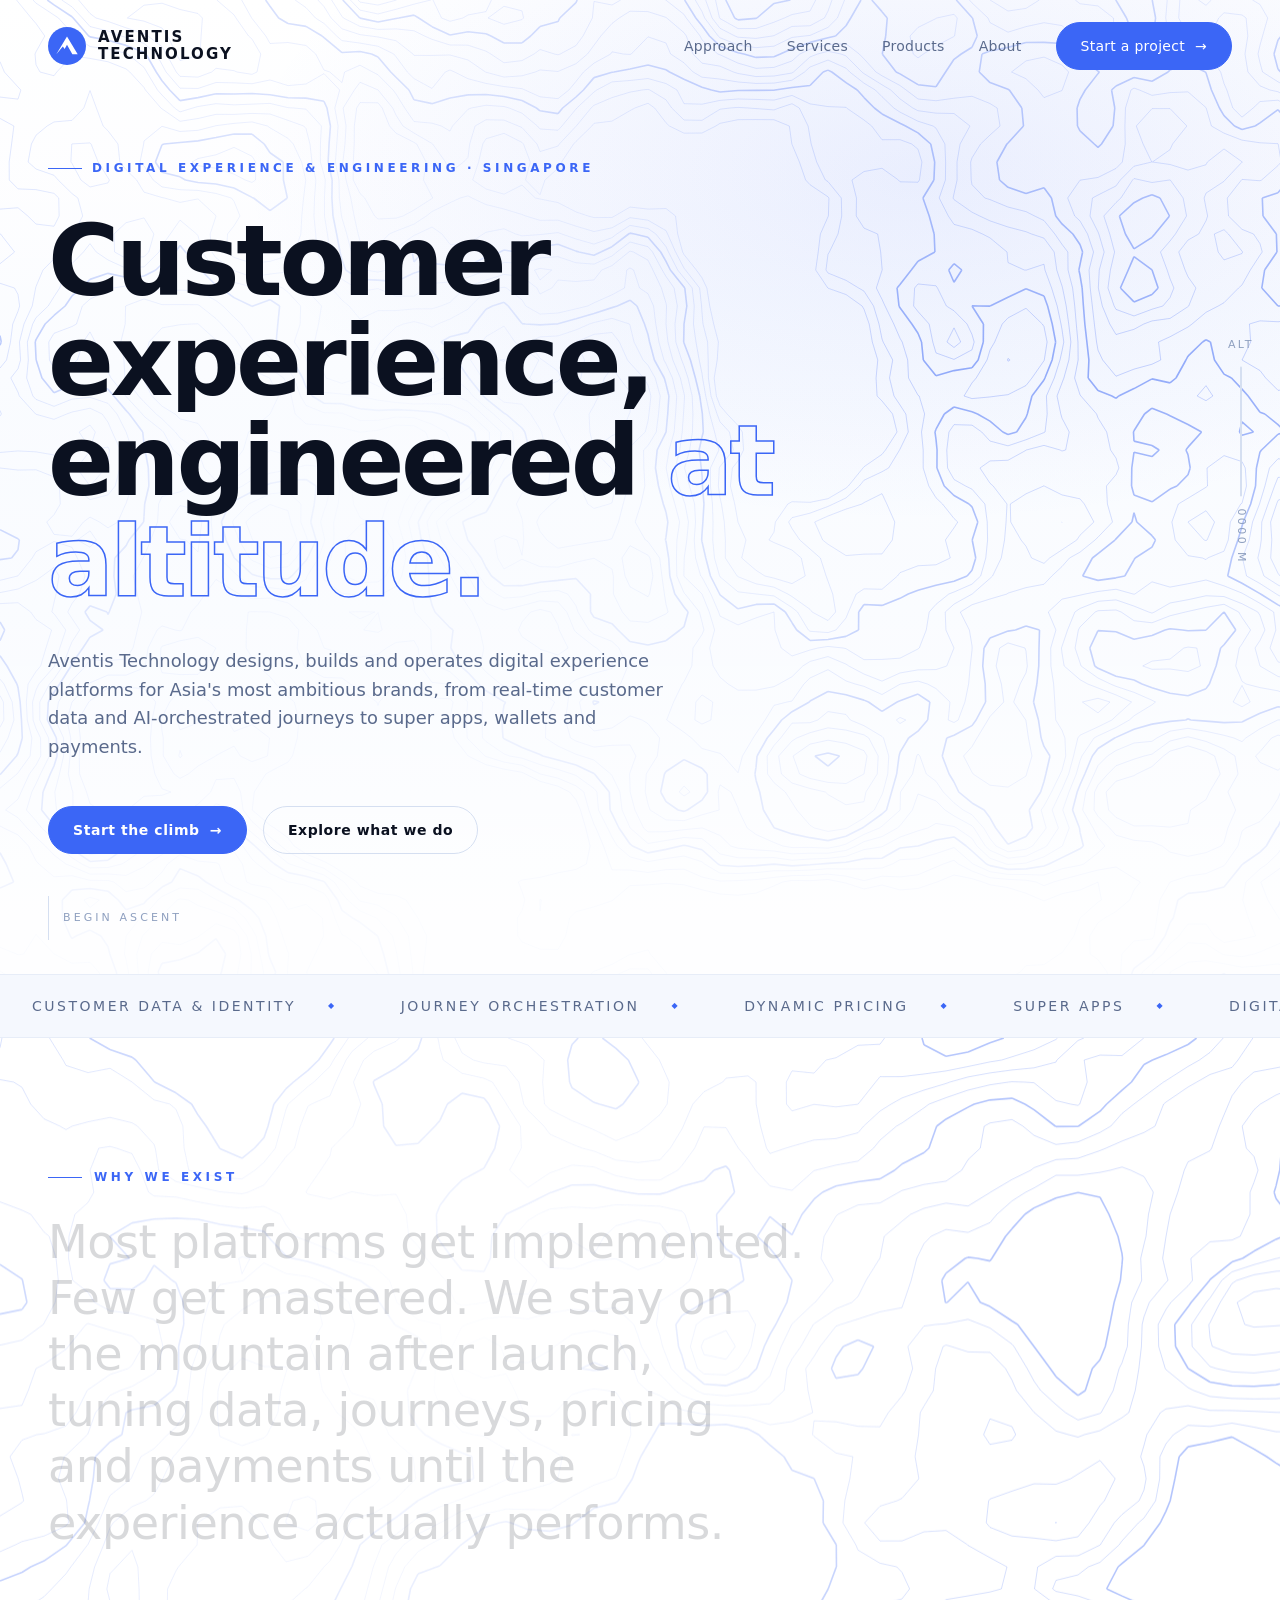
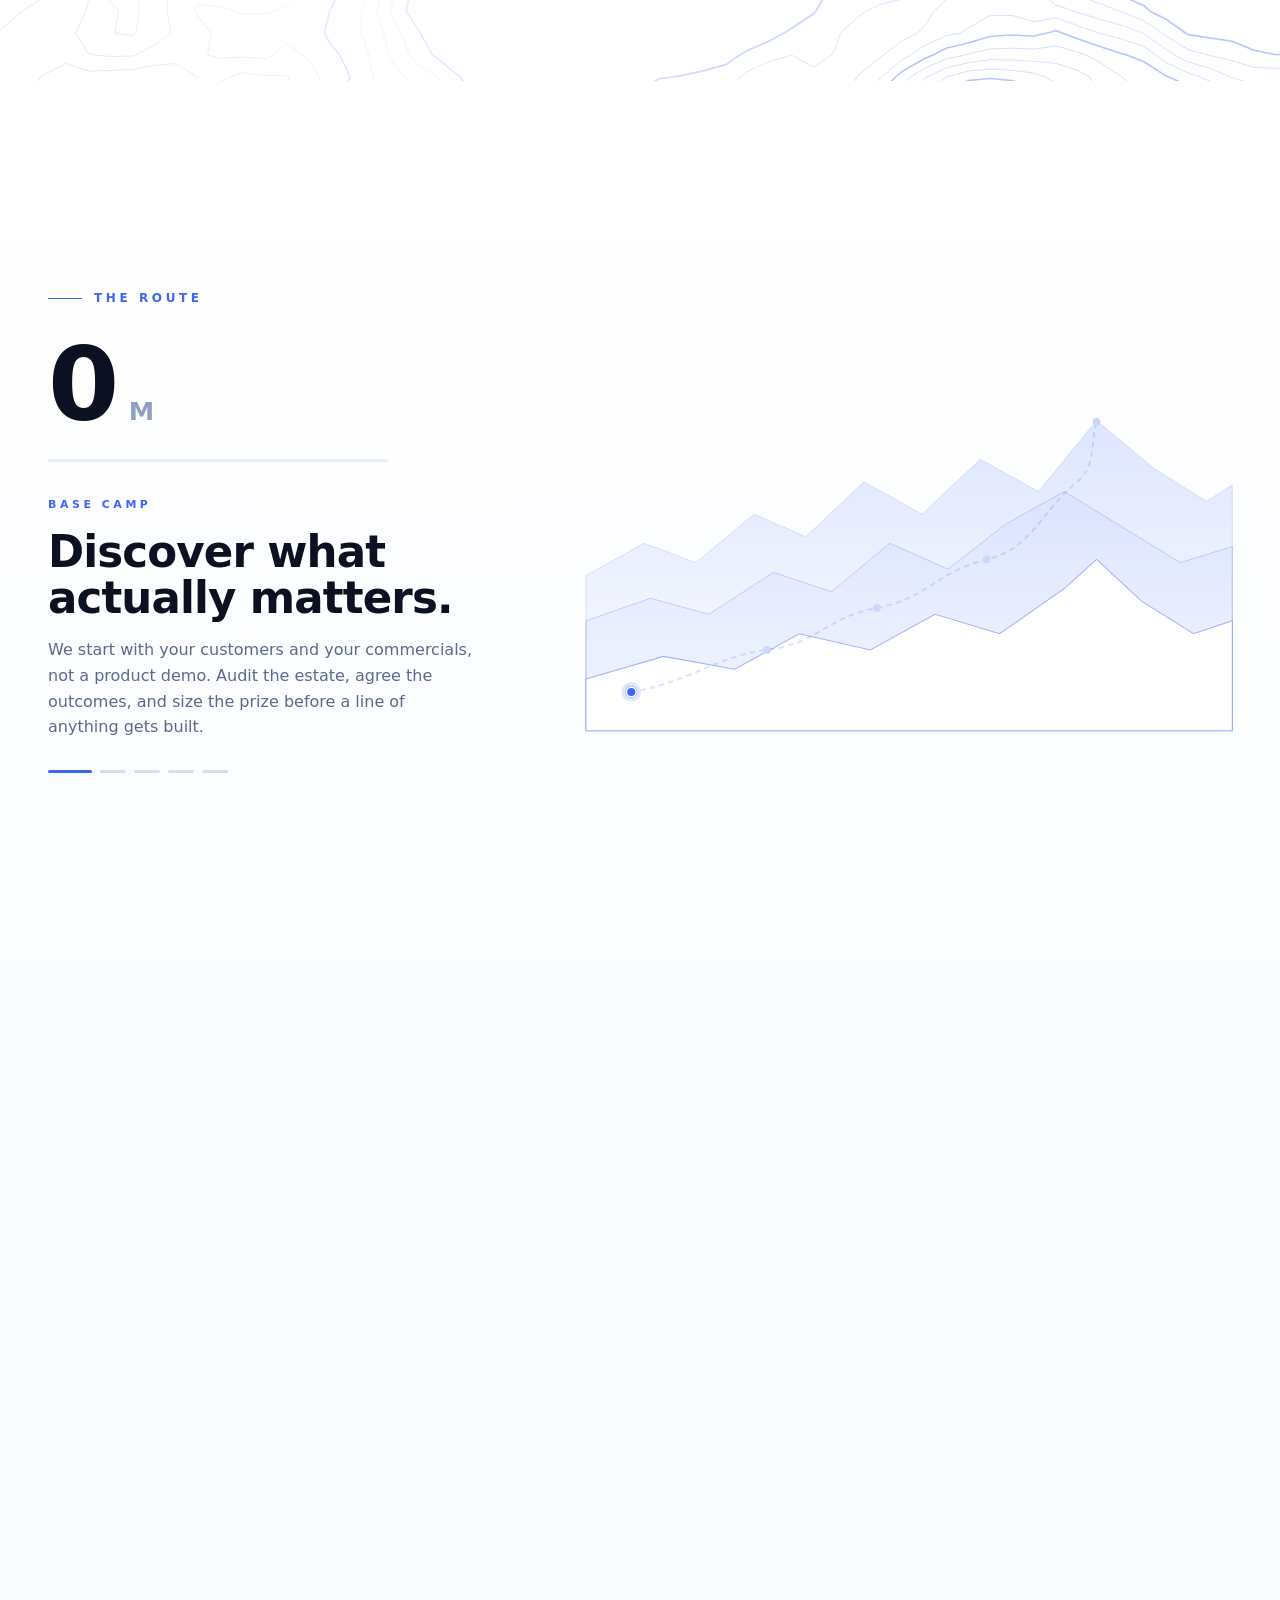
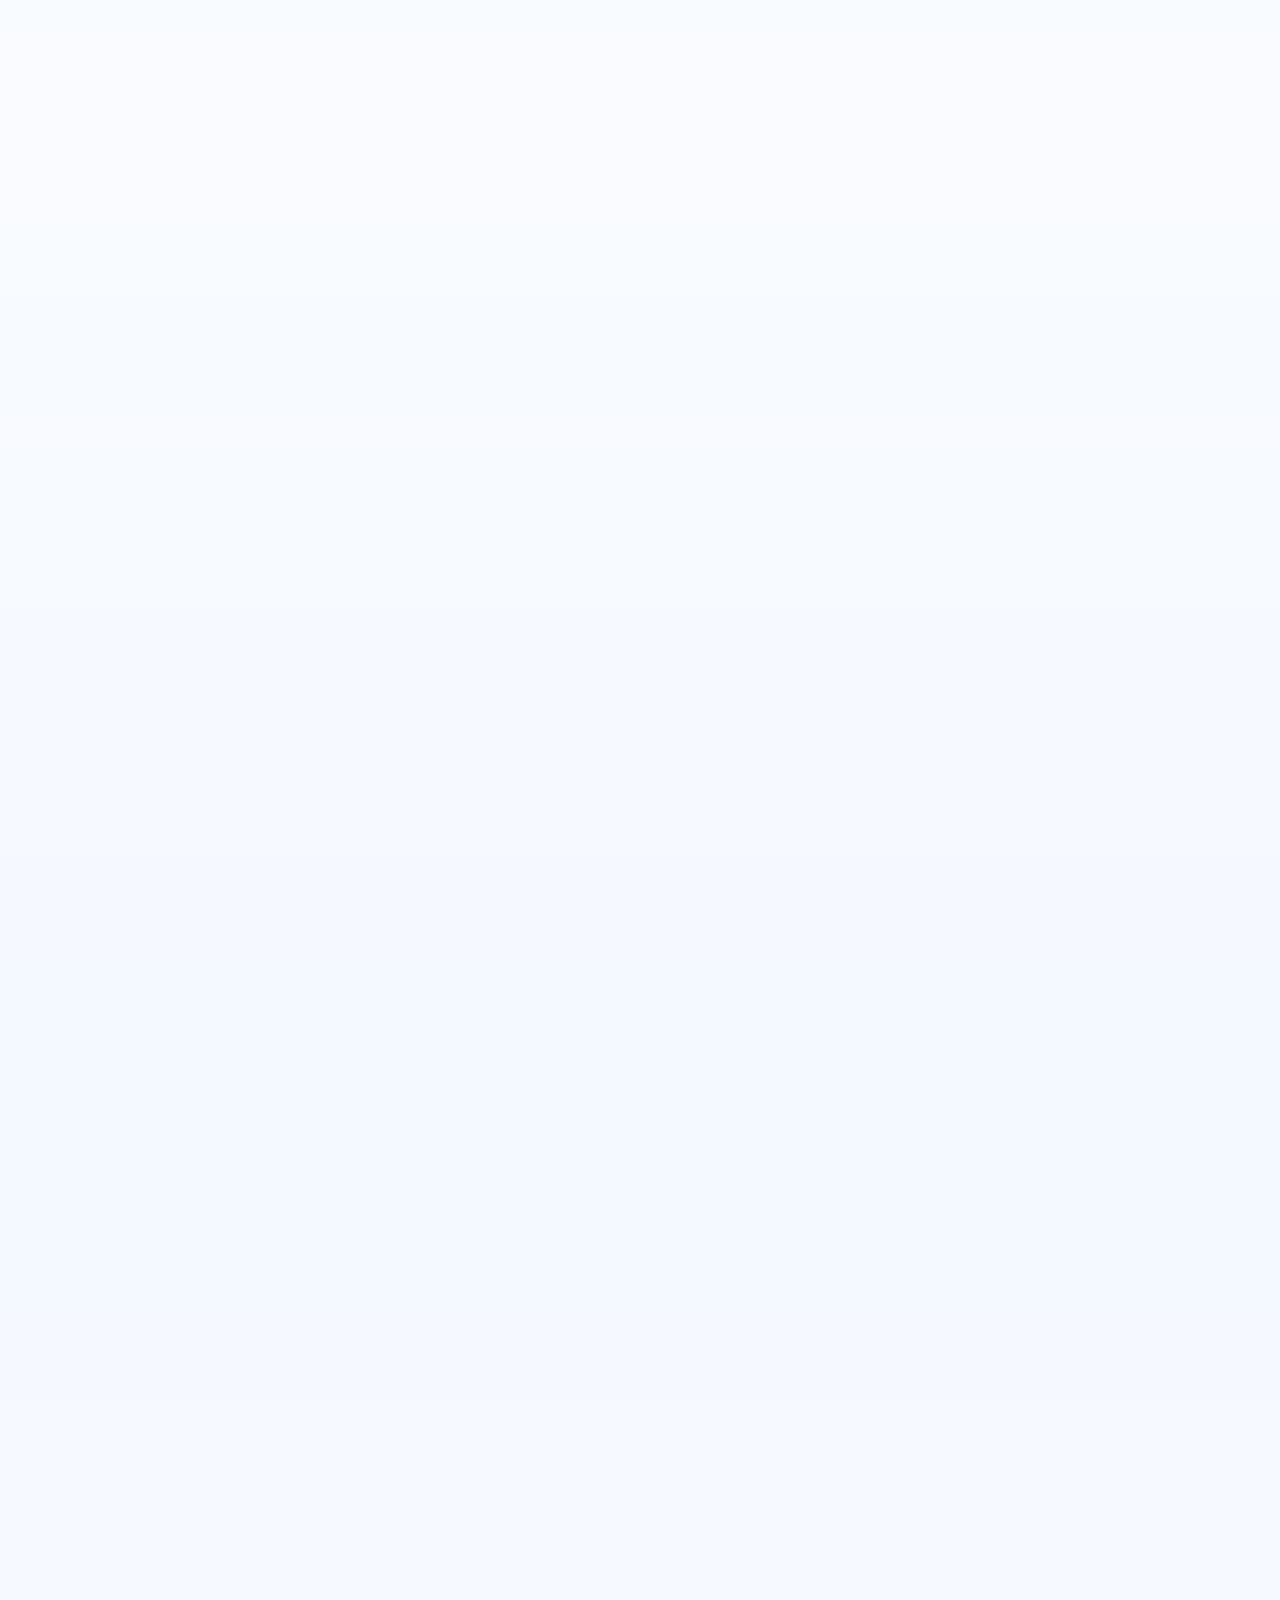
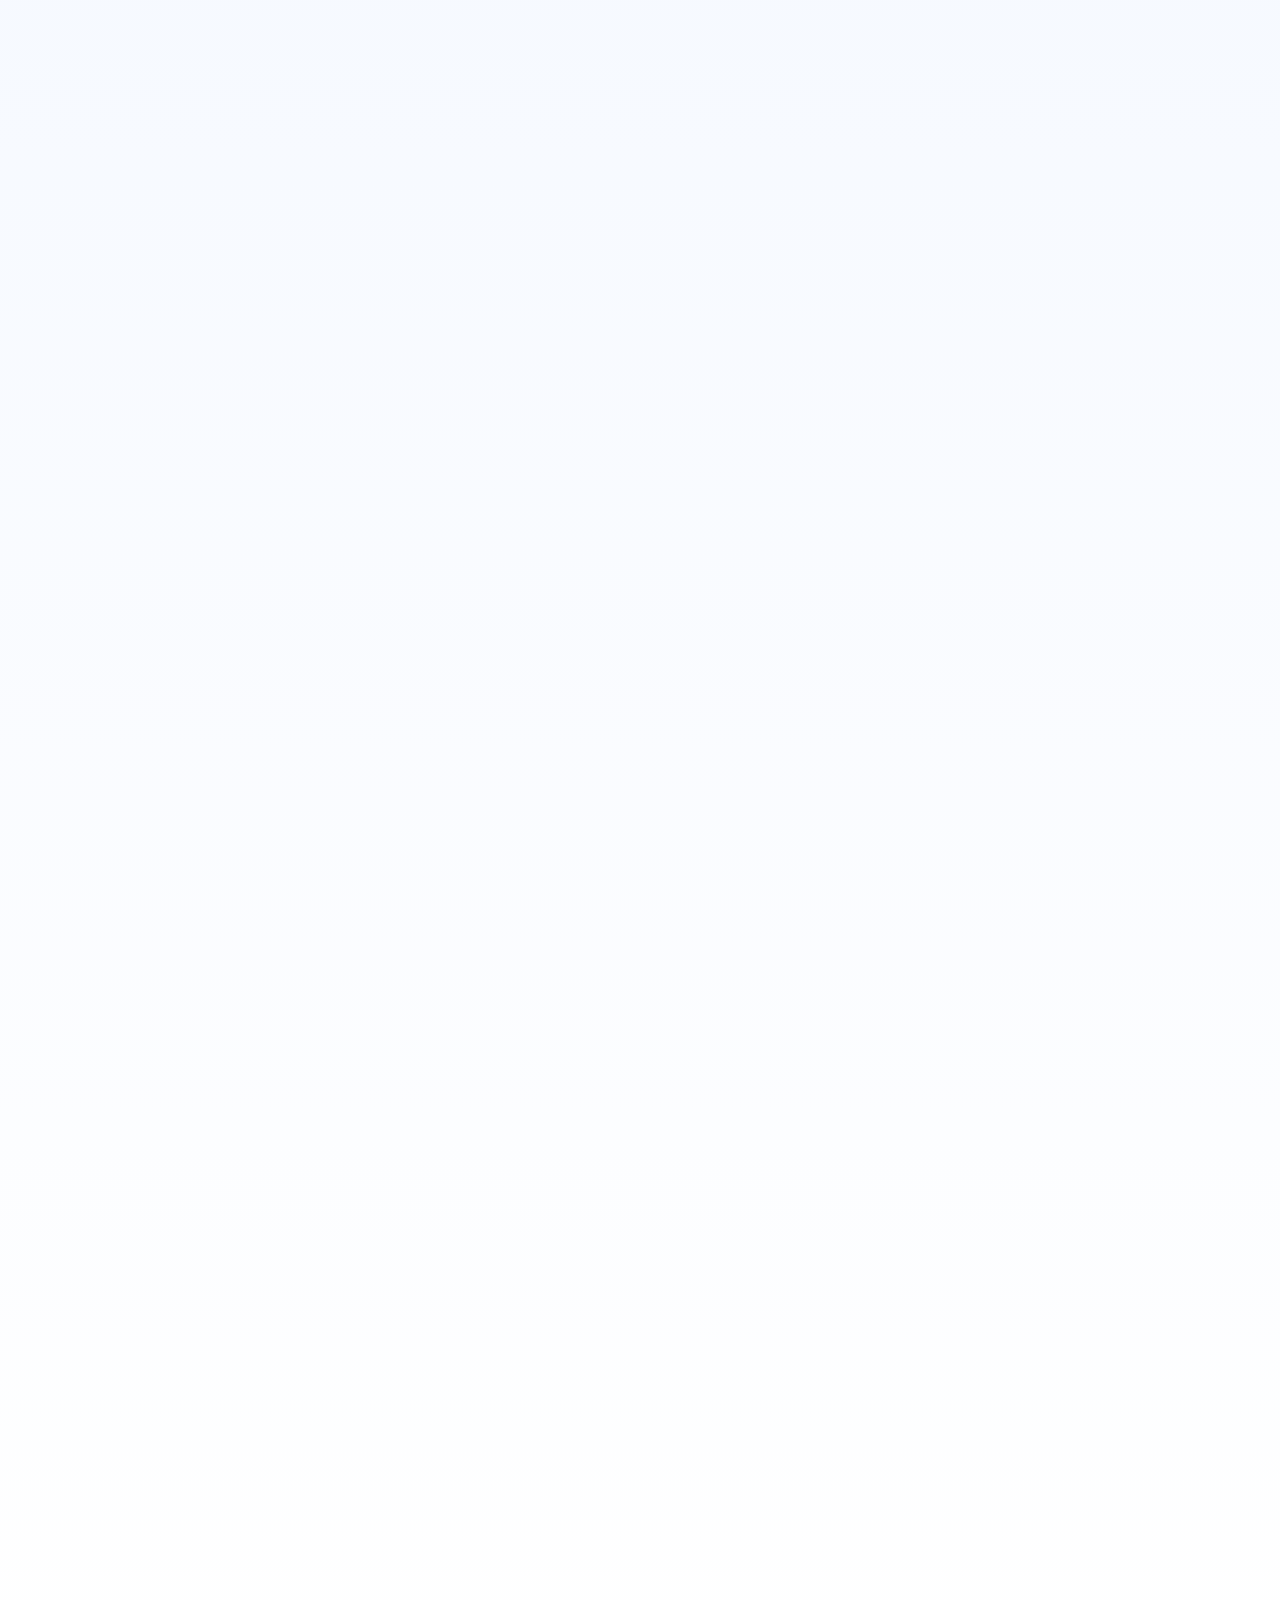
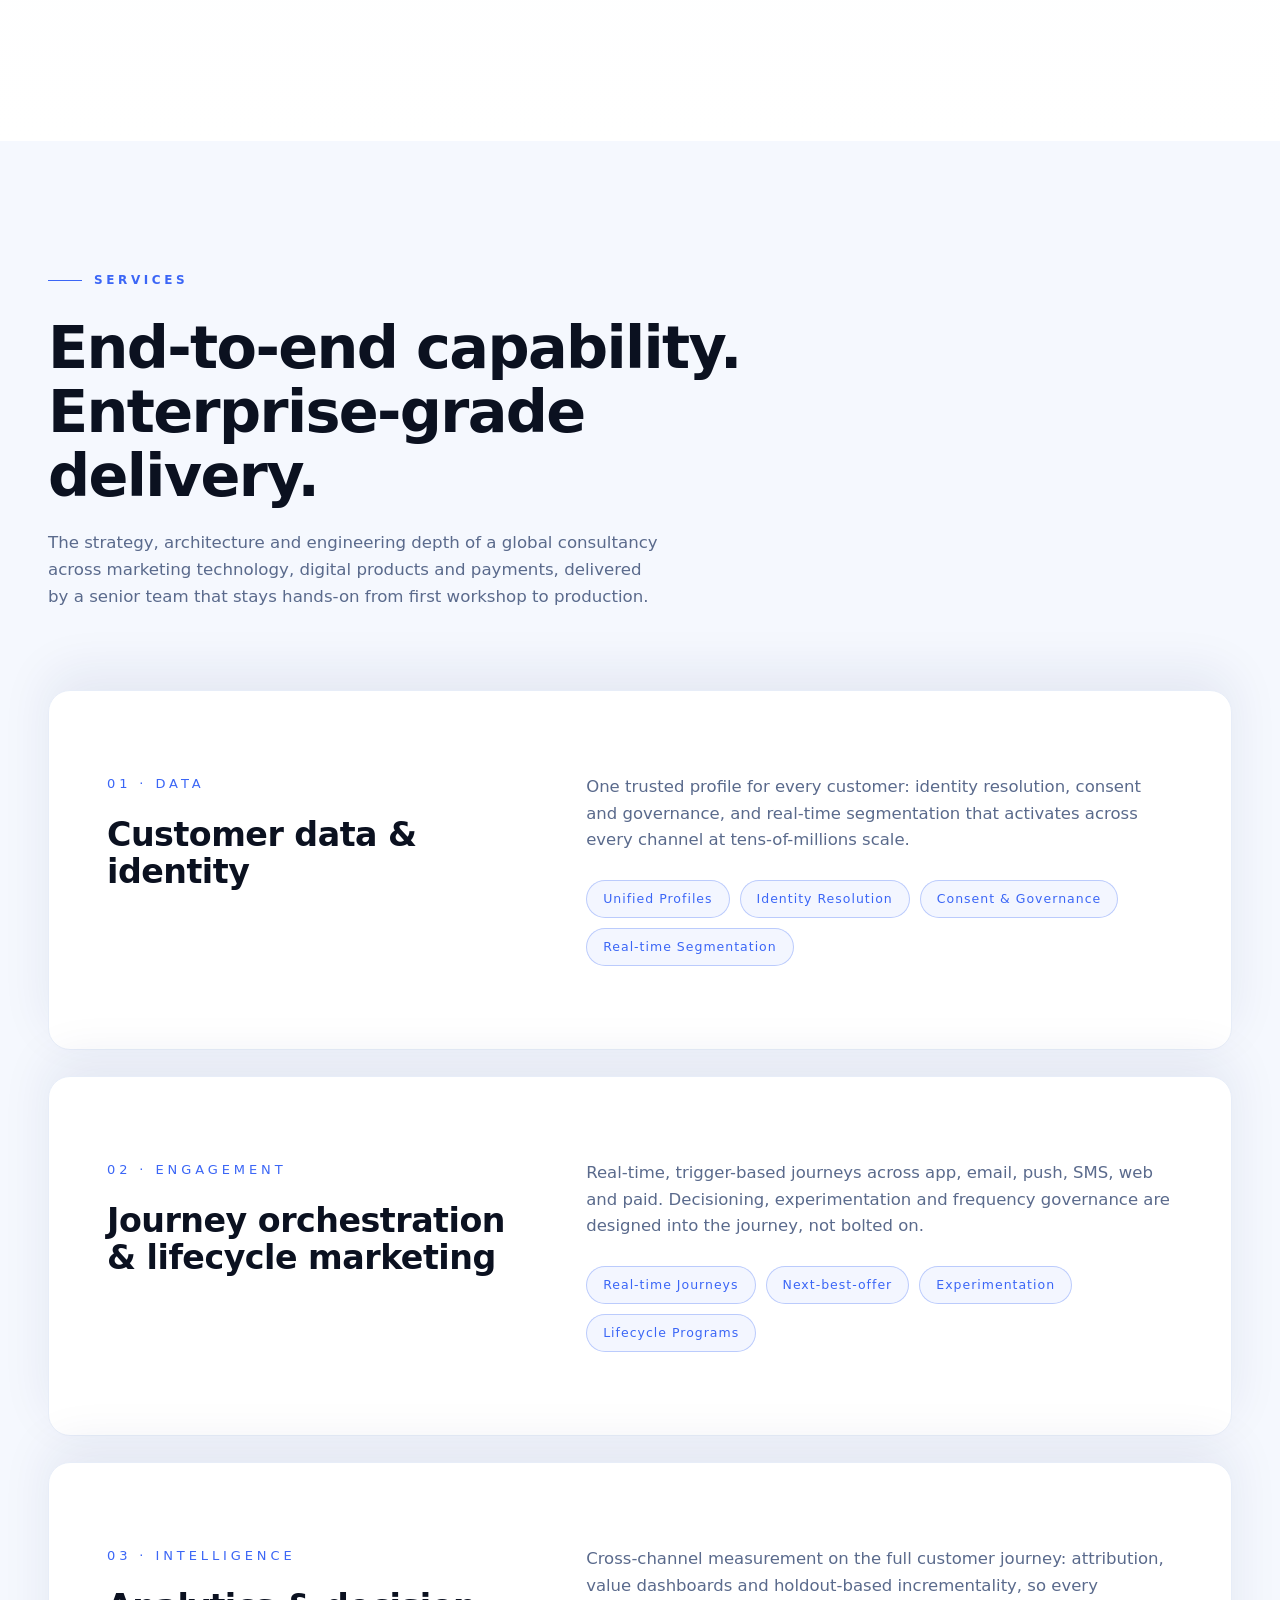
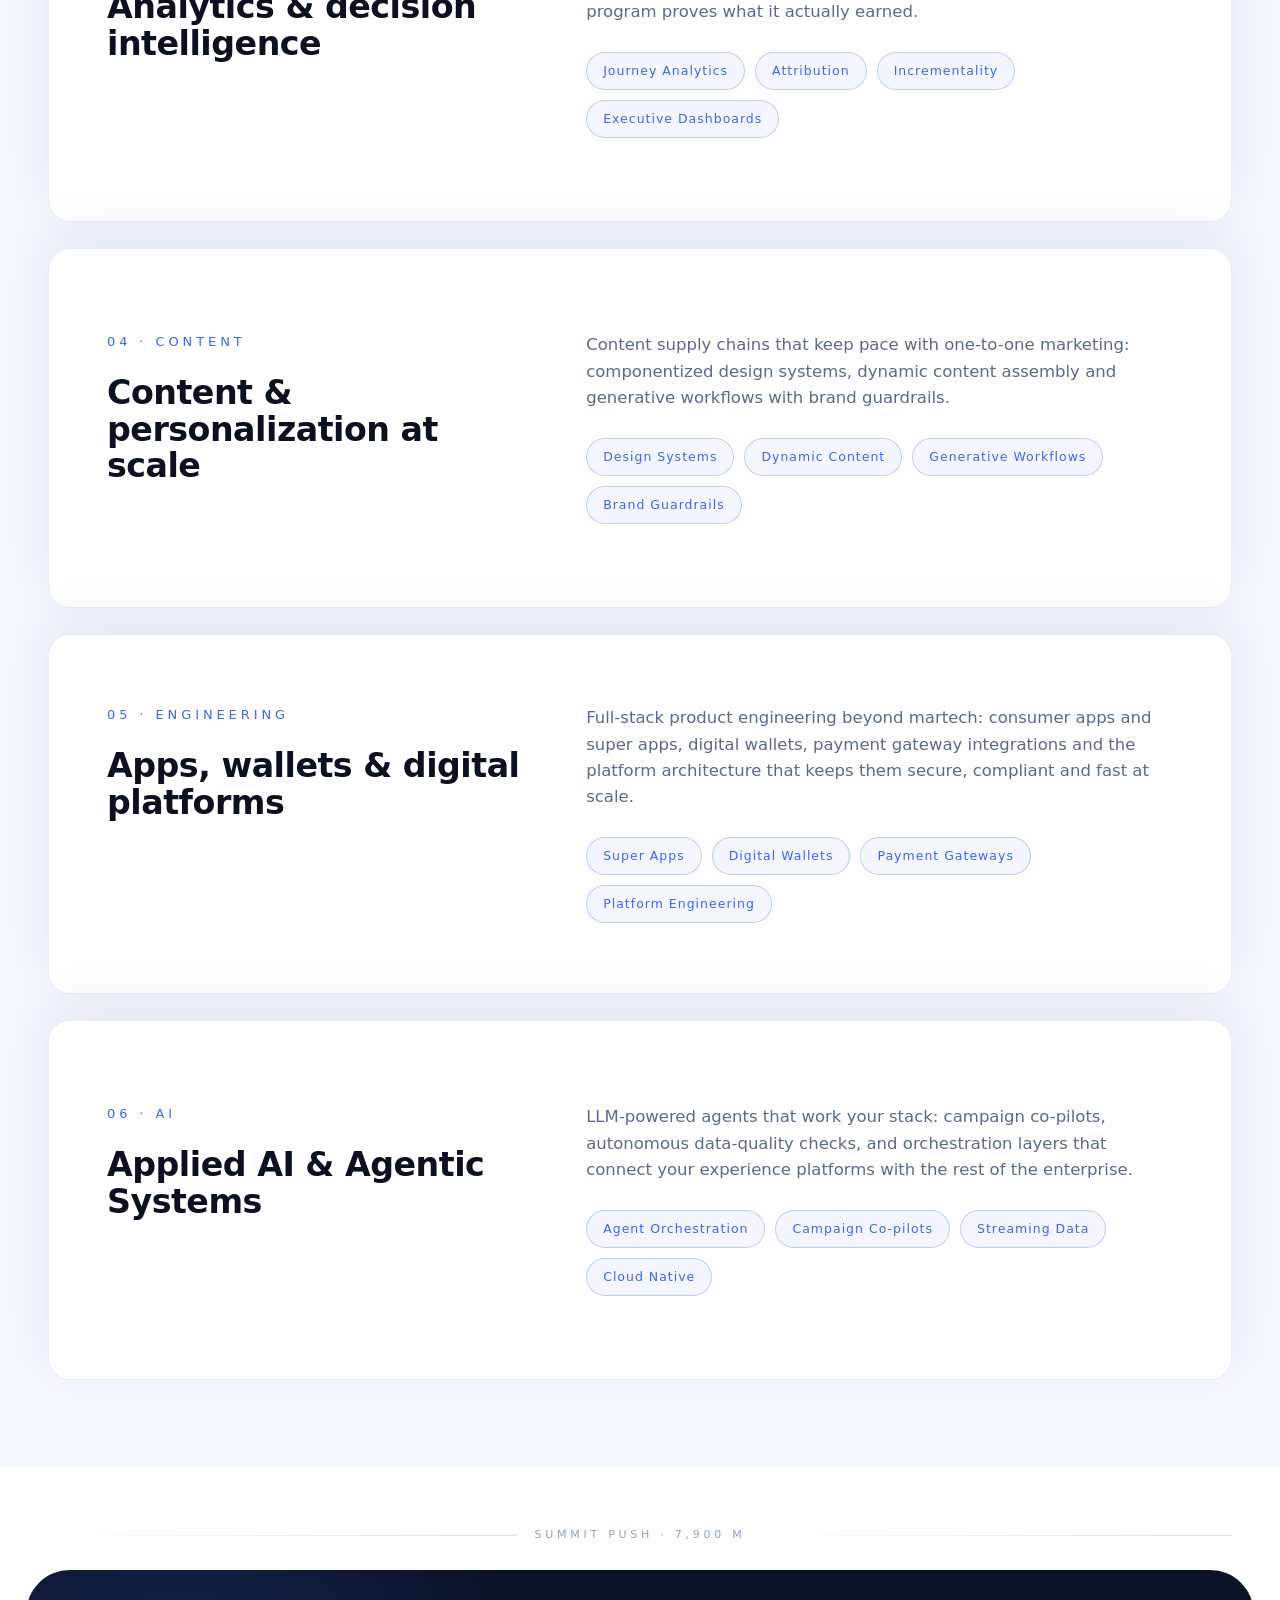
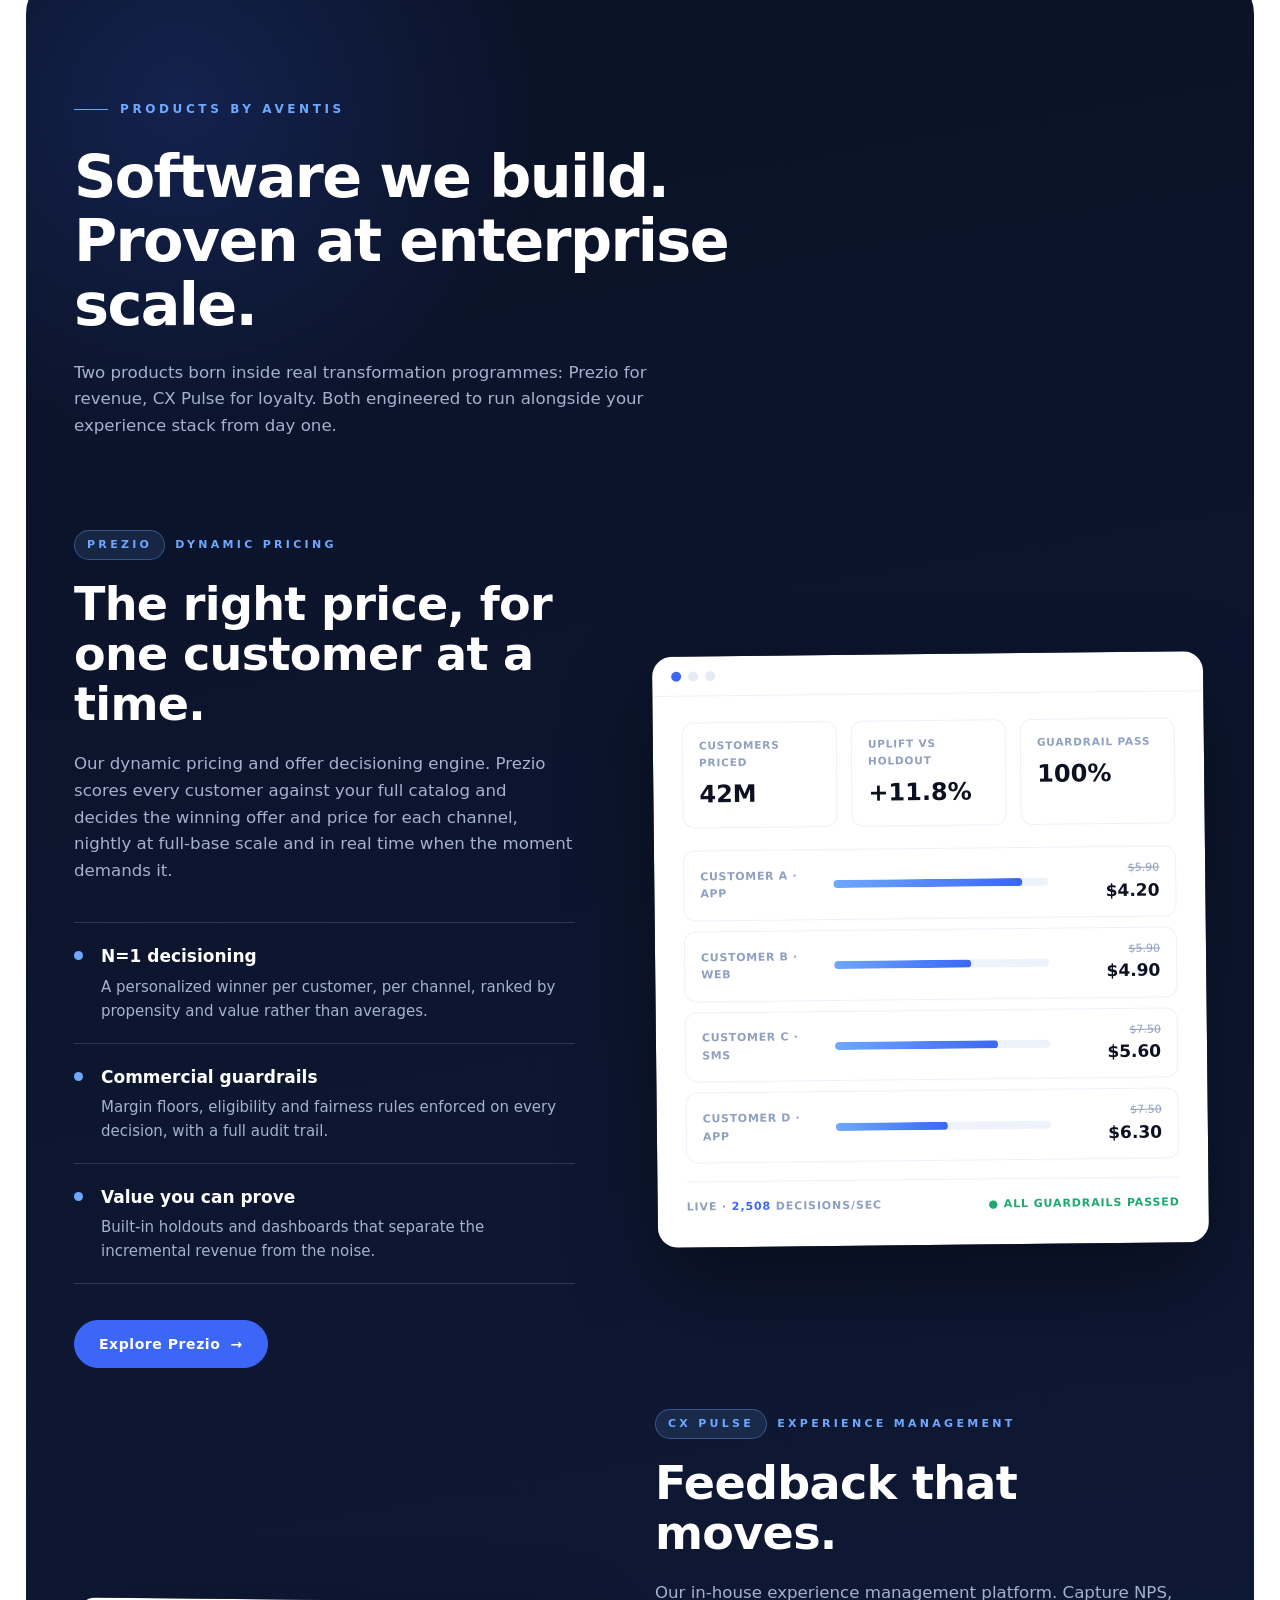
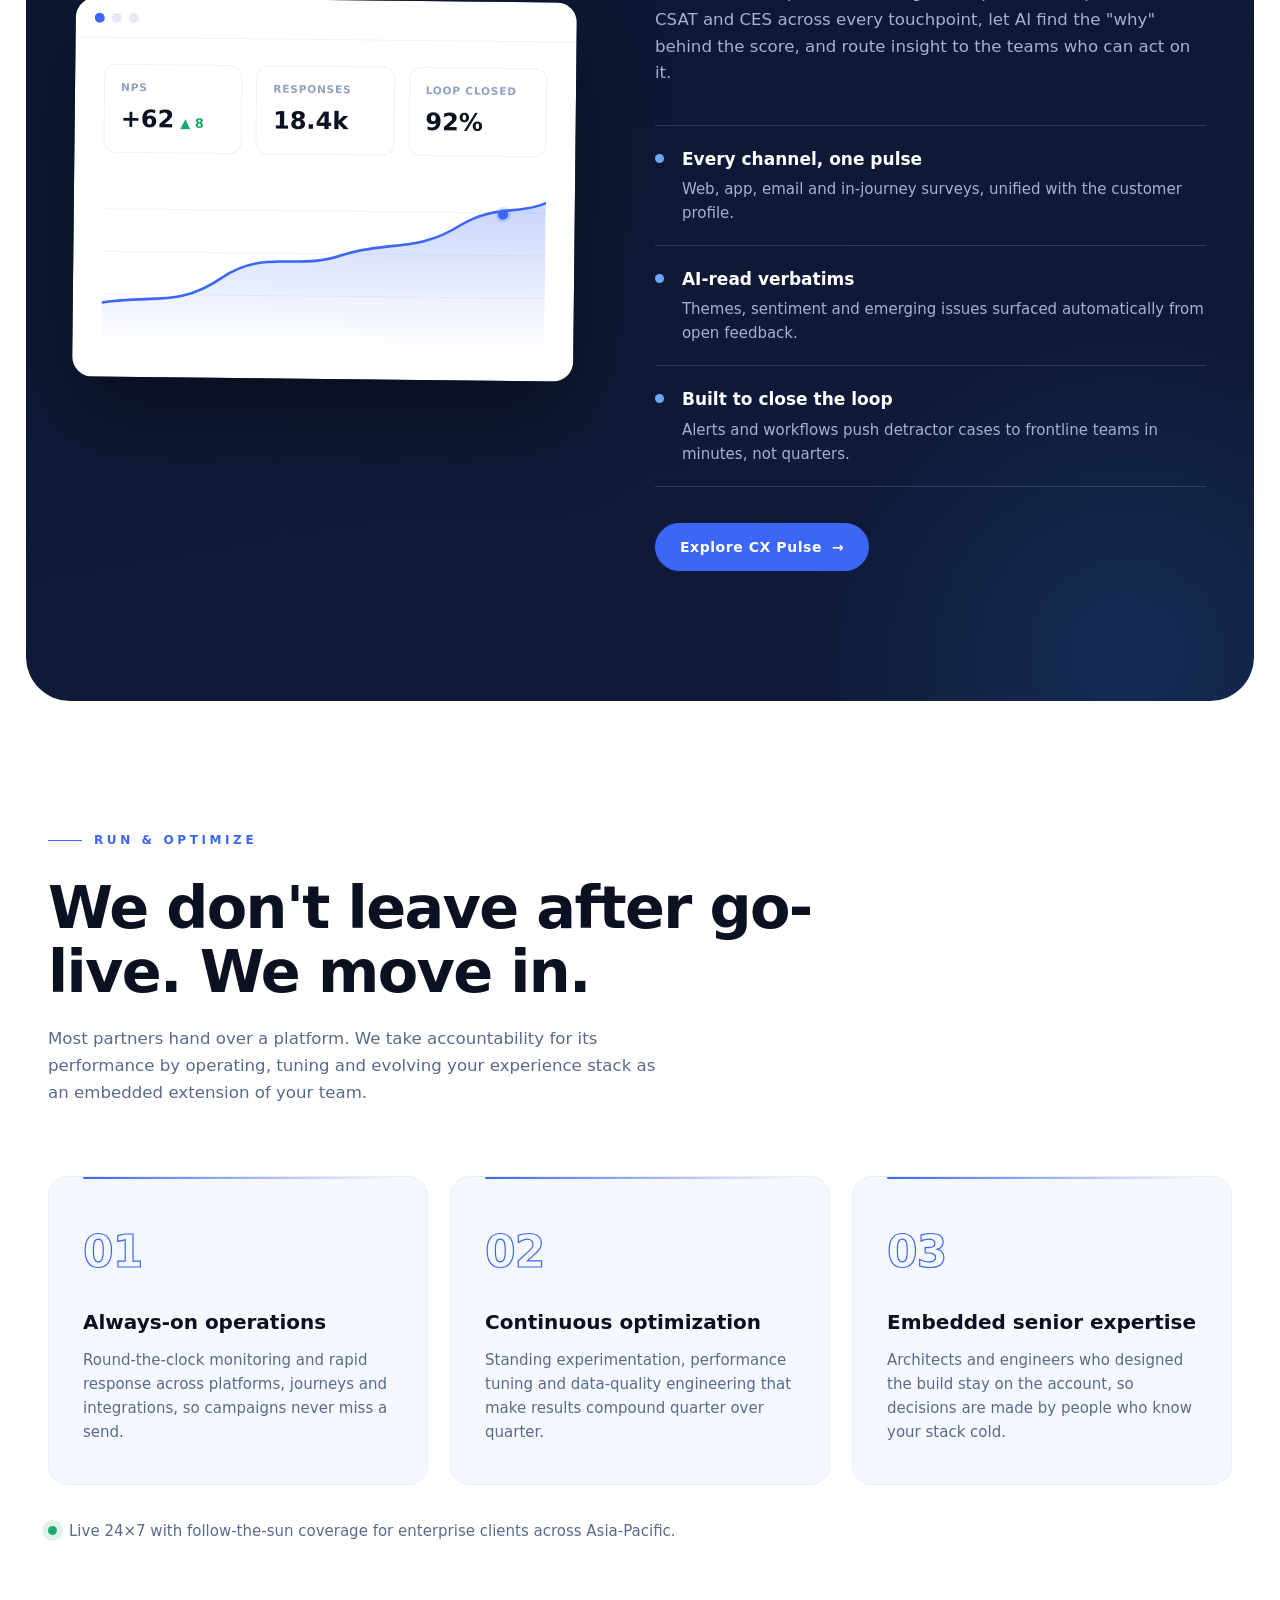
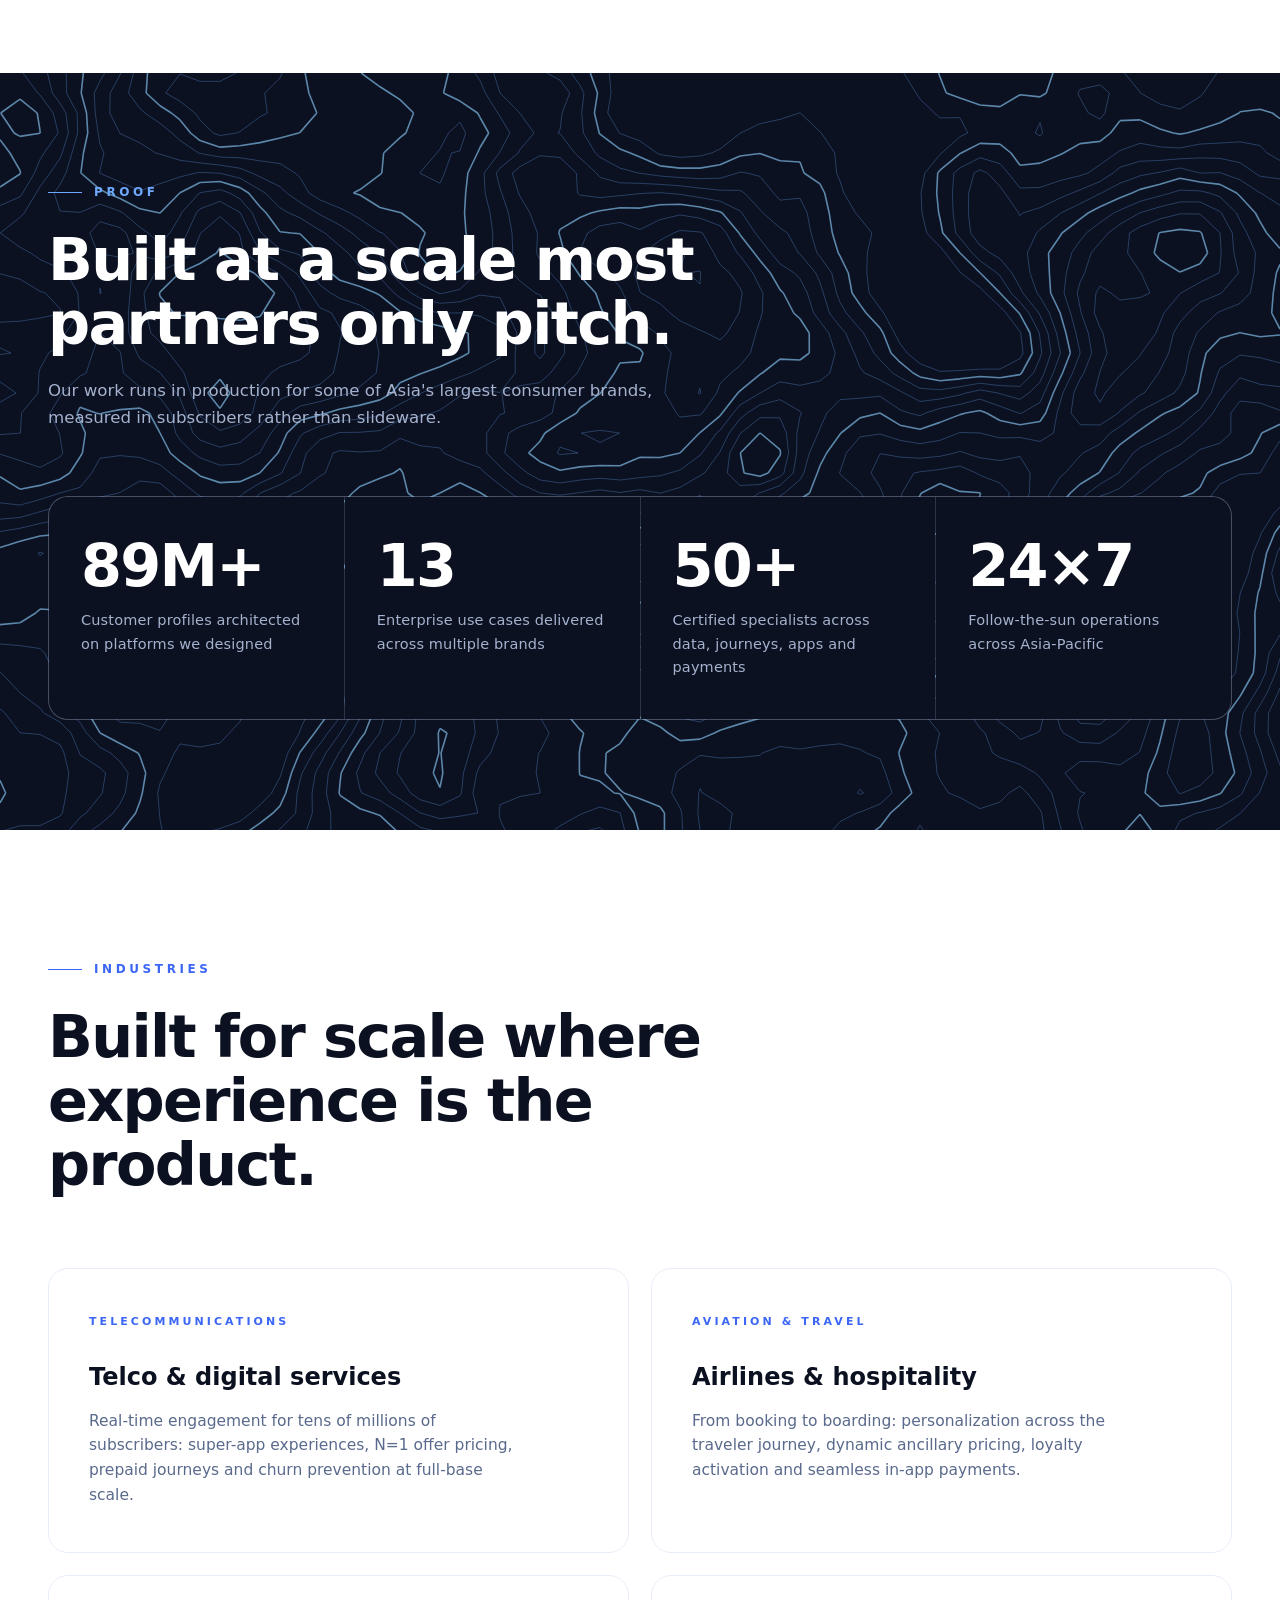
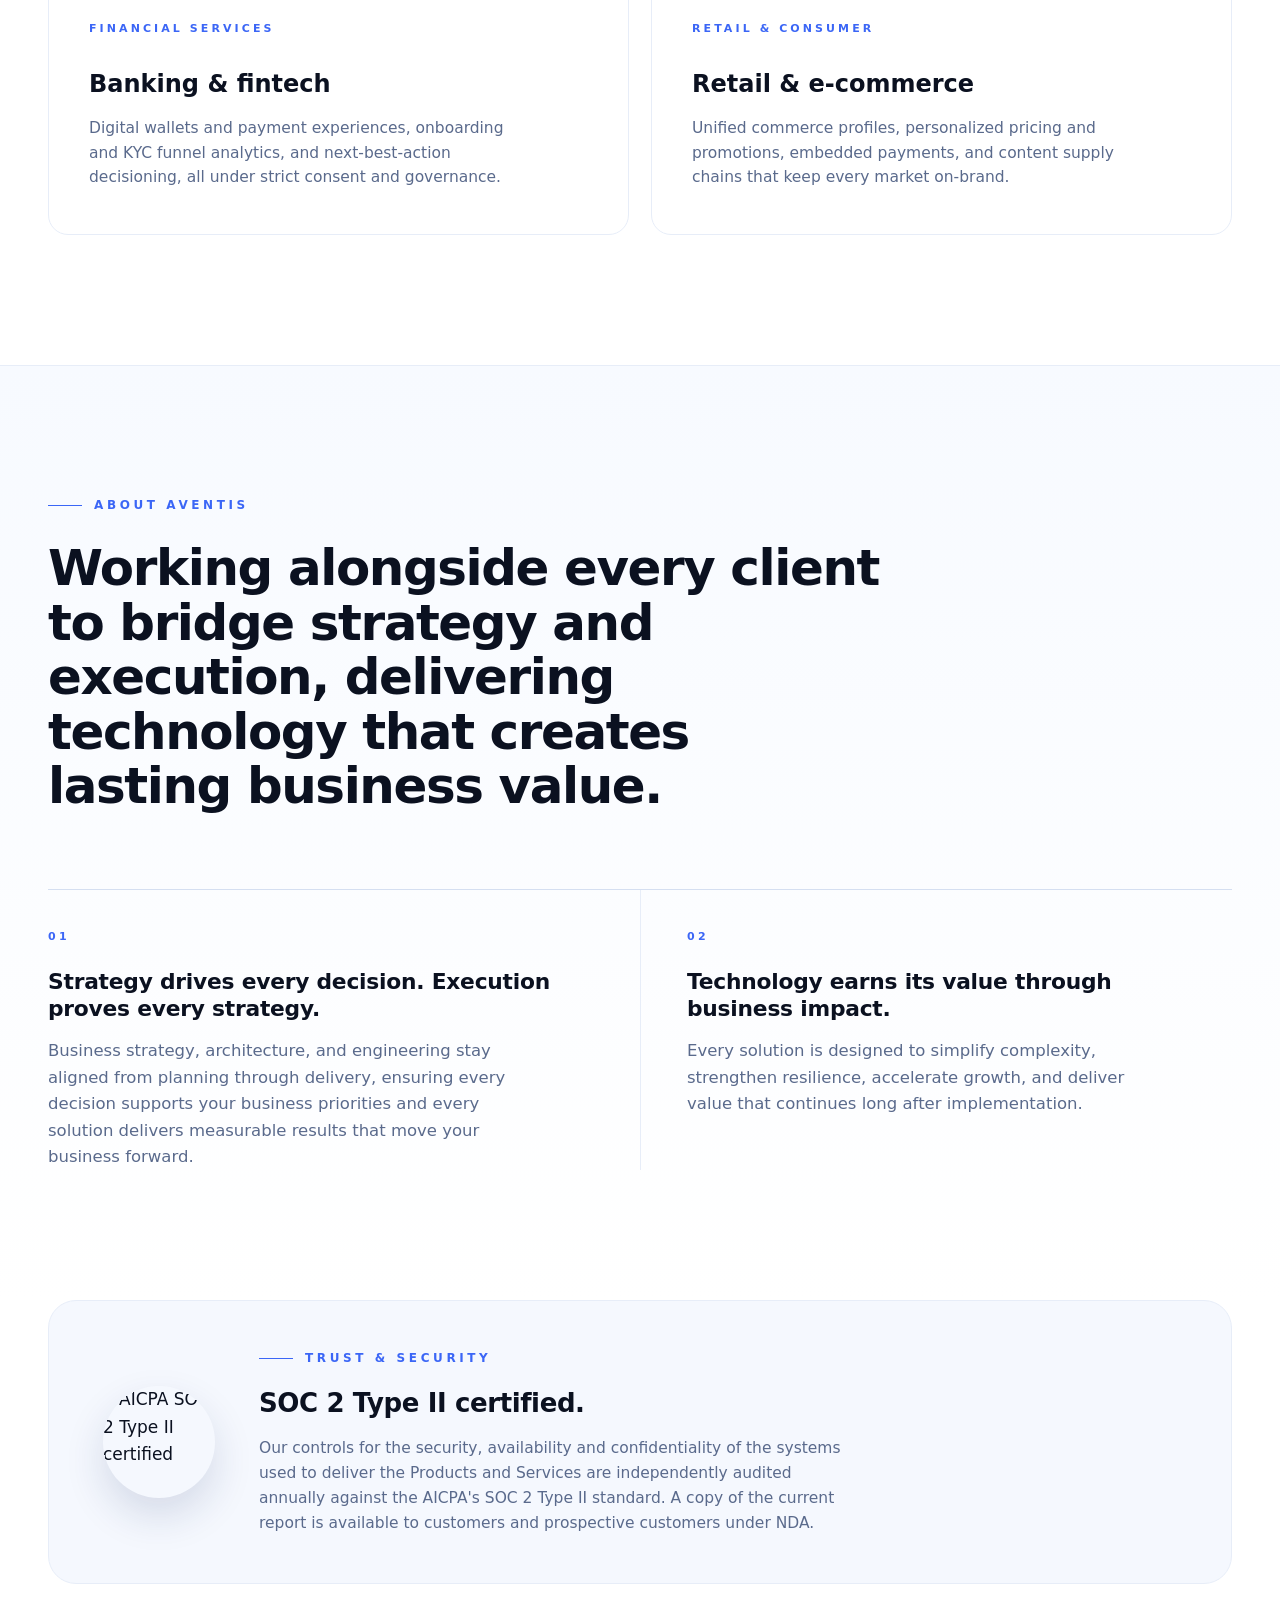
==== index.html @ 941f973d "Add files via upload" ====
<!DOCTYPE html>
<html lang="en">
<head>
<meta charset="UTF-8">
<meta name="viewport" content="width=device-width, initial-scale=1.0">
<title>Aventis Technology | Customer Experience, Engineered at Altitude</title>
<meta name="description" content="Aventis Technology is a Singapore digital experience and engineering partner. We design, build and operate customer data platforms, journeys, super apps, wallets, payments and dynamic pricing for Asia's most ambitious brands.">
<link rel="preconnect" href="https://api.fontshare.com">
<link href="https://api.fontshare.com/v2/css?f[]=switzer@300,400,500,600,700&display=swap" rel="stylesheet">
<link rel="icon" type="image/svg+xml" href='data:image/svg+xml,<svg xmlns="http://www.w3.org/2000/svg" viewBox="0 0 64 64"><circle cx="32" cy="32" r="32" fill="%233B66F6"/><path d="M14 46 L32 16 L50 46 L41 46 L32 30 L28 37 L25 33 Z" fill="white"/></svg>'>
<style>
:root{
  --bg:#FFFFFF;
  --bg-soft:#F5F8FE;
  --panel:#FFFFFF;
  --navy:#0A1226;
  --navy-2:#101B3A;
  --blue:#3B66F6;
  --blue-soft:#6EA8FF;
  --cyan:#2E8FE8;
  --ink:#0B1120;
  --muted:#5A6A8C;
  --muted-2:#8FA0C0;
  --line:#E7EDF8;
  --line-strong:#D5DFF1;
  --display:'Switzer','Inter',system-ui,-apple-system,sans-serif;
  --body:'Switzer','Inter',system-ui,-apple-system,sans-serif;
  --ease:cubic-bezier(.22,1,.36,1);
}
*{margin:0;padding:0;box-sizing:border-box}
html{scroll-behavior:smooth}
body{
  background:var(--bg);
  color:var(--ink);
  font-family:var(--body);
  font-size:17px;
  line-height:1.6;
  -webkit-font-smoothing:antialiased;
  overflow-x:hidden;
}
::selection{background:var(--blue);color:#fff}
img,svg,canvas{max-width:100%}

/* ---------- Preloader ---------- */
#loader{
  position:fixed;inset:0;z-index:1000;background:var(--bg);
  display:flex;align-items:center;justify-content:center;flex-direction:column;gap:22px;
  transition:opacity .7s var(--ease),visibility .7s;
}
#loader.done{opacity:0;visibility:hidden}
#loader svg{width:64px;height:64px;animation:pulse 1.4s ease-in-out infinite}
#loader .alt-read{font-family:var(--display);font-weight:500;letter-spacing:.28em;font-size:12px;color:var(--muted-2);text-transform:uppercase}
@keyframes pulse{0%,100%{transform:scale(1);opacity:1}50%{transform:scale(.92);opacity:.7}}

/* ---------- Altitude meter (signature) ---------- */
#altimeter{
  position:fixed;right:26px;top:50%;transform:translateY(-50%);z-index:90;
  display:flex;flex-direction:column;align-items:center;gap:12px;
  font-family:var(--display);font-size:11px;letter-spacing:.22em;color:var(--muted-2);
  pointer-events:none;
}
#altimeter .track{width:2px;height:130px;background:var(--line-strong);position:relative;overflow:hidden;border-radius:2px}
#altimeter .track i{position:absolute;left:0;top:0;width:100%;background:var(--blue);display:block;height:0%}
#altimeter .val{writing-mode:vertical-rl;text-orientation:mixed}
@media(max-width:900px){#altimeter{display:none}}

/* ---------- Cursor ---------- */
#cursor{position:fixed;top:0;left:0;width:10px;height:10px;border-radius:50%;background:var(--blue);pointer-events:none;z-index:999;transform:translate(-50%,-50%);transition:width .25s,height .25s,opacity .3s;opacity:0;mix-blend-mode:multiply}
#cursor.on{opacity:.75}
#cursor.grow{width:52px;height:52px;opacity:.25}
@media(hover:none){#cursor{display:none}}

/* ---------- Nav ---------- */
nav{
  position:fixed;top:0;left:0;right:0;z-index:100;
  display:flex;align-items:center;justify-content:space-between;
  padding:22px 48px;
  transition:background .4s,backdrop-filter .4s,padding .4s,border-color .4s;
  border-bottom:1px solid transparent;
}
nav::before{content:"";position:absolute;inset:0;background:rgba(255,255,255,.82);backdrop-filter:blur(18px);-webkit-backdrop-filter:blur(18px);opacity:0;transition:opacity .4s;pointer-events:none;z-index:-1}
nav.scrolled::before{opacity:1}
nav.scrolled{padding:14px 48px;border-color:var(--line)}
.brand{display:flex;align-items:center;gap:12px;text-decoration:none;color:var(--ink)}
.brand svg{width:38px;height:38px;flex:none}
.brand .wm{font-family:var(--display);font-weight:600;font-size:15px;letter-spacing:.14em;line-height:1.15;text-transform:uppercase}
.brand .wm b{display:block;font-weight:700}
.nav-links{display:flex;gap:34px;align-items:center}
.nav-links a{color:var(--muted);text-decoration:none;font-size:14px;font-weight:500;letter-spacing:.02em;transition:color .25s}
.nav-links a:hover,.nav-links a:focus-visible{color:var(--ink)}
.nav-links a.btn,.nav-links a.btn:hover,.nav-links a.btn:focus-visible{color:#fff}
.btn{
  display:inline-flex;align-items:center;gap:10px;
  font-family:var(--display);font-weight:600;font-size:14px;letter-spacing:.04em;
  color:#fff;background:var(--blue);border:1px solid var(--blue);
  padding:12px 24px;border-radius:100px;text-decoration:none;
  transition:transform .3s var(--ease),box-shadow .3s,background .3s;
}
.btn:hover,.btn:focus-visible{transform:translateY(-2px);box-shadow:0 14px 36px rgba(59,102,246,.35);background:#2f57e0}
.btn.ghost{background:transparent;border-color:var(--line-strong);color:var(--ink)}
.btn.ghost:hover{border-color:var(--ink);box-shadow:none;background:rgba(11,17,32,.03)}
.btn .arr{transition:transform .3s var(--ease)}
.btn:hover .arr{transform:translateX(4px)}
#menu-toggle{display:none;background:none;border:0;color:var(--ink);font-size:26px;cursor:pointer}
@media(max-width:900px){
  nav{padding:16px 20px}
  nav.scrolled{padding:12px 20px}
  .nav-links{position:fixed;inset:0;height:100dvh;background:var(--bg);flex-direction:column;justify-content:center;gap:30px;transform:translateY(-102%);visibility:hidden;pointer-events:none;transition:transform .5s var(--ease),visibility 0s .5s}
  .nav-links.open{transform:translateY(0);visibility:visible;pointer-events:auto;transition:transform .5s var(--ease),visibility 0s 0s}
  .nav-links a{font-size:26px;font-family:var(--display)}
  #menu-toggle{display:block;z-index:110;position:relative}
}

/* ---------- Hero ---------- */
header{position:relative;min-height:100svh;display:flex;align-items:center;overflow:hidden;background:linear-gradient(180deg,#FFFFFF 0%,#F2F7FF 100%)}
#terrain{position:absolute;inset:0;width:100%;height:100%;display:block}
.hero-fade{position:absolute;inset:0;background:
  radial-gradient(1100px 560px at 72% 18%, rgba(59,102,246,.10), transparent 62%),
  linear-gradient(to bottom, rgba(255,255,255,.55), rgba(255,255,255,0) 38%, rgba(255,255,255,.92) 94%);pointer-events:none}
.hero-inner{position:relative;z-index:2;padding:150px 48px 120px;max-width:1280px;margin:0 auto;width:100%}
.eyebrow{
  display:inline-flex;align-items:center;gap:10px;
  font-family:var(--display);font-size:12px;font-weight:600;letter-spacing:.3em;text-transform:uppercase;
  color:var(--blue);margin-bottom:34px;
}
.eyebrow::before{content:"";width:34px;height:1px;background:var(--blue)}
h1{
  font-family:var(--display);font-weight:700;
  font-size:clamp(42px,7.6vw,104px);
  line-height:1.03;letter-spacing:-.035em;
  max-width:13ch;color:var(--ink);
}
h1 .ln{display:block;overflow:hidden}
h1 .ln span{display:block;transform:translateY(110%);transition:transform 1s var(--ease)}
body.ready h1 .ln span{transform:translateY(0)}
h1 .ln:nth-child(2) span{transition-delay:.1s}
h1 .ln:nth-child(3) span{transition-delay:.2s}
h1 em{font-style:normal;color:transparent;-webkit-text-stroke:1.5px var(--blue)}
.hero-sub{
  margin-top:34px;max-width:54ch;color:var(--muted);font-size:clamp(16px,1.4vw,19px);
  opacity:0;transform:translateY(24px);transition:opacity .9s var(--ease) .45s,transform .9s var(--ease) .45s;
}
body.ready .hero-sub{opacity:1;transform:none}
.hero-cta{display:flex;gap:16px;margin-top:44px;flex-wrap:wrap;opacity:0;transform:translateY(24px);transition:opacity .9s var(--ease) .6s,transform .9s var(--ease) .6s}
body.ready .hero-cta{opacity:1;transform:none}
.scroll-cue{position:absolute;bottom:34px;left:48px;z-index:2;display:flex;align-items:center;gap:14px;font-family:var(--display);font-size:11px;letter-spacing:.28em;text-transform:uppercase;color:var(--muted-2)}
.scroll-cue .stem{width:1px;height:44px;background:var(--line-strong);position:relative;overflow:hidden}
.scroll-cue .stem::after{content:"";position:absolute;left:0;top:-40%;width:100%;height:40%;background:var(--blue);animation:drip 2s var(--ease) infinite}
@keyframes drip{to{top:110%}}
@media(max-width:900px){.hero-inner{padding:130px 20px 120px}.scroll-cue{left:20px}}

/* ---------- Ticker ---------- */
.ticker{border-top:1px solid var(--line);border-bottom:1px solid var(--line);overflow:hidden;background:var(--bg-soft)}
.ticker .lane{display:flex;width:max-content;animation:scrollx 34s linear infinite;padding:20px 0}
.ticker:hover .lane{animation-play-state:paused}
.ticker span{font-family:var(--display);font-weight:500;font-size:14px;letter-spacing:.18em;text-transform:uppercase;color:var(--muted);padding:0 32px;white-space:nowrap;display:flex;align-items:center;gap:32px}
.ticker span::after{content:"◆";font-size:8px;color:var(--blue)}
@keyframes scrollx{to{transform:translateX(-50%)}}

/* ---------- Shared section scaffolding ---------- */
section{position:relative;padding:130px 48px}
.wrap{max-width:1280px;margin:0 auto}
.sec-tag{display:flex;align-items:center;gap:12px;font-family:var(--display);font-size:12px;font-weight:600;letter-spacing:.3em;text-transform:uppercase;color:var(--blue);margin-bottom:26px}
.sec-tag::before{content:"";width:34px;height:1px;background:var(--blue)}
h2{font-family:var(--display);font-weight:600;font-size:clamp(32px,4.6vw,62px);line-height:1.09;letter-spacing:-.028em;max-width:20ch;color:var(--ink)}
.lede{color:var(--muted);max-width:58ch;margin-top:22px;font-size:clamp(16px,1.3vw,19px)}
.rv{opacity:0;transform:translateY(36px);transition:opacity .9s var(--ease),transform .9s var(--ease)}
.rv.in{opacity:1;transform:none}
@media(max-width:900px){section{padding:84px 20px}}

/* ---------- Manifesto ---------- */
.manifesto p{
  font-family:var(--display);font-weight:500;
  font-size:clamp(25px,3.6vw,52px);line-height:1.22;letter-spacing:-.01em;
  max-width:26ch;
}
.manifesto .w{color:rgba(11,17,32,.16);transition:color .5s ease}
.manifesto .w.lit{color:var(--ink)}
.manifesto .w.key.lit{color:var(--blue)}

/* ---------- Pillars ---------- */
.pillars{display:grid;grid-template-columns:repeat(3,1fr);gap:1px;background:var(--line);border:1px solid var(--line);margin-top:70px;border-radius:20px;overflow:hidden}
.pillar{background:var(--bg);padding:46px 38px 52px;position:relative;overflow:hidden;transition:background .4s}
.pillar:hover{background:var(--bg-soft)}
.pillar .glyph{font-family:var(--display);font-weight:700;font-size:13px;letter-spacing:.3em;color:var(--blue);display:block;margin-bottom:60px}
.pillar h3{font-family:var(--display);font-weight:600;font-size:28px;margin-bottom:14px;letter-spacing:-.01em}
.pillar p{color:var(--muted);font-size:15.5px}
.pillar .peak{position:absolute;right:-20px;bottom:-26px;width:150px;height:110px;opacity:.10;transition:opacity .4s,transform .6s var(--ease)}
.pillar:hover .peak{opacity:.28;transform:translateY(-8px)}
@media(max-width:900px){.pillars{grid-template-columns:1fr}.pillar{padding:36px 26px 42px}.pillar .glyph{margin-bottom:36px}}

/* ---------- Services (sticky stack) ---------- */
#services{padding-bottom:60px;background:var(--bg-soft)}
.svc-stack{margin-top:80px}
.svc{
  position:sticky;top:90px;
  background:var(--panel);
  border:1px solid var(--line);border-radius:22px;
  padding:54px 58px;margin-bottom:26px;
  display:grid;grid-template-columns:1fr 1.4fr;gap:60px;
  min-height:360px;align-content:center;
  box-shadow:0 -18px 50px rgba(23,42,96,.08);
}
.svc .idx{font-family:var(--display);font-weight:500;font-size:13px;letter-spacing:.3em;color:var(--blue);margin-bottom:22px;display:block}
.svc h3{font-family:var(--display);font-weight:600;font-size:clamp(24px,2.6vw,40px);line-height:1.1;letter-spacing:-.015em}
.svc .body p{color:var(--muted);margin-bottom:26px;font-size:16.5px}
.svc .chips{display:flex;flex-wrap:wrap;gap:10px}
.svc .chips i{font-style:normal;font-family:var(--display);font-weight:500;font-size:12.5px;letter-spacing:.08em;color:var(--blue);border:1px solid rgba(59,102,246,.3);padding:8px 16px;border-radius:100px;background:rgba(59,102,246,.06)}
@media(max-width:900px){
  .svc{position:relative;top:auto;grid-template-columns:1fr;padding:32px 24px;gap:22px;min-height:0;box-shadow:0 10px 30px rgba(23,42,96,.06)}
  .svc-stack{margin-top:50px}
}

/* ---------- Products (deep navy band) ---------- */
.snow{background:linear-gradient(170deg,var(--navy) 0%,var(--navy-2) 100%);color:#EAF0FA;border-radius:44px;margin:0 26px;overflow:hidden}
.snow .sec-tag{color:var(--blue-soft)}
.snow .sec-tag::before{background:var(--blue-soft)}
.snow h2{color:#fff}
.snow .lede{color:#A5B2CE}
.snowline-label{display:flex;align-items:center;gap:18px;font-family:var(--display);font-size:11px;letter-spacing:.34em;text-transform:uppercase;color:var(--muted-2);padding:60px 48px 26px;max-width:1376px;margin:0 auto}
.snowline-label::before,.snowline-label::after{content:"";flex:1;height:1px;background:linear-gradient(90deg,transparent,var(--line-strong))}
.prod-intro{margin-bottom:90px}
.prod-name{font-family:var(--display);font-weight:600;font-size:clamp(28px,3.6vw,54px);line-height:1.08;letter-spacing:-.015em;color:#fff}
.prod-kicker{font-family:var(--display);font-size:11px;font-weight:700;letter-spacing:.3em;text-transform:uppercase;color:var(--blue-soft);display:inline-flex;align-items:center;gap:10px;margin-bottom:20px}
.prod-kicker i{font-style:normal;background:rgba(110,168,255,.12);border:1px solid rgba(110,168,255,.35);padding:5px 12px;border-radius:100px;white-space:nowrap}
.prod-row{margin-top:130px}
.pulse-grid{display:grid;grid-template-columns:1fr 1.1fr;gap:80px;align-items:center;margin-top:40px}
.pulse-grid.flip > :first-child{order:2}
.pulse-grid.flip > :last-child{order:1}
.pulse-feats{margin-top:38px;display:grid;gap:0}
.pulse-feats .f{display:flex;gap:18px;padding:20px 0;border-top:1px solid rgba(165,178,206,.22);align-items:flex-start}
.pulse-feats .f:last-child{border-bottom:1px solid rgba(165,178,206,.22)}
.pulse-feats .f b{font-family:var(--display);font-weight:600;font-size:17px;display:block;margin-bottom:4px;color:#fff}
.pulse-feats .f p{color:#A5B2CE;font-size:15px}
.pulse-feats .dot{width:9px;height:9px;border-radius:50%;background:var(--blue-soft);flex:none;margin-top:8px}
/* Product mock cards (stay white, they glow on navy) */
.mock{background:#fff;border:1px solid rgba(255,255,255,.2);border-radius:20px;box-shadow:0 40px 90px rgba(0,0,0,.4);overflow:hidden;transform:rotate(0.6deg);color:var(--ink)}
.mock.tilt-l{transform:rotate(-0.6deg)}
.mock .bar{display:flex;gap:7px;padding:14px 18px;border-bottom:1px solid #EDF1FA}
.mock .bar i{width:10px;height:10px;border-radius:50%;background:#E4EAF6}
.mock .bar i:first-child{background:var(--blue)}
.mock .inner{padding:26px 28px 30px}
.mock .kpis{display:grid;grid-template-columns:repeat(3,1fr);gap:14px;margin-bottom:22px}
.mock .kpi{border:1px solid #EDF1FA;border-radius:12px;padding:14px 16px}
.mock .kpi small{font-size:10.5px;letter-spacing:.08em;text-transform:uppercase;color:#8FA0C0;font-weight:700;display:block}
.mock .kpi b{display:block;font-family:var(--display);font-weight:600;font-size:24px;color:#0B1120;margin-top:4px;white-space:nowrap}
.mock .kpi b em{font-style:normal;font-size:13px;color:#1FA971;margin-left:6px}
.mock svg{width:100%;height:auto;display:block}
/* Prezio mock */
.pz-rows{display:grid;gap:10px}
.pz-row{display:grid;grid-template-columns:1.1fr 2fr .9fr;align-items:center;gap:14px;border:1px solid #EDF1FA;border-radius:12px;padding:12px 16px}
.pz-row small{font-size:11px;letter-spacing:.06em;text-transform:uppercase;color:#8FA0C0;font-weight:700}
.pz-bar{height:8px;border-radius:100px;background:#EEF2FB;position:relative;overflow:hidden}
.pz-bar i{position:absolute;left:0;top:0;bottom:0;border-radius:100px;background:linear-gradient(90deg,#6EA8FF,#3B66F6)}
.pz-price{font-family:var(--display);font-weight:600;font-size:17px;color:#0B1120;text-align:right}
.pz-price em{font-style:normal;display:block;font-size:11px;color:#8FA0C0;text-decoration:line-through;font-weight:500}
.pz-foot{margin-top:18px;display:flex;justify-content:space-between;align-items:center;border-top:1px solid #EDF1FA;padding-top:16px;gap:10px;flex-wrap:wrap}
.pz-foot small{font-size:11px;color:#8FA0C0;font-weight:700;letter-spacing:.08em;text-transform:uppercase}
.pz-foot .ok{color:#1FA971}
@media(max-width:900px){
  .snow{margin:0 10px;border-radius:26px}
  .snowline-label{padding:44px 20px 16px}
  .pulse-grid{grid-template-columns:1fr;gap:40px}
  .pulse-grid.flip > :first-child{order:1}
  .pulse-grid.flip > :last-child{order:2}
  .prod-row{margin-top:84px}
  .prod-intro{margin-bottom:56px}
  .mock,.mock.tilt-l{transform:none}
  .mock .inner{padding:20px 16px 22px}
  .mock .kpis{gap:8px}
  .mock .kpi{padding:10px 10px}
  .mock .kpi b{font-size:18px}
  .mock .kpi small{font-size:9px;letter-spacing:.04em}
  .pz-row{grid-template-columns:1fr auto;grid-template-areas:"label price" "bar bar";padding:10px 12px;gap:8px}
  .pz-row small{grid-area:label}
  .pz-bar{grid-area:bar}
  .pz-price{grid-area:price;font-size:15px}
}

/* ---------- Trust & security (certification) ---------- */
#security{padding:0 48px}
.cert-card{
  display:flex;align-items:center;gap:44px;
  border:1px solid var(--line);border-radius:28px;
  padding:48px 54px;background:var(--bg-soft);
}
.cert-card img{width:112px;height:112px;flex:none;border-radius:50%;box-shadow:0 18px 40px rgba(23,42,96,.14)}
.cert-card h3{font-family:var(--display);font-weight:600;font-size:26px;letter-spacing:-.015em;color:var(--ink);margin-bottom:12px}
.cert-card p{color:var(--muted);font-size:15.5px;max-width:60ch}
@media(max-width:900px){
  #security{padding:0 20px}
  .cert-card{flex-direction:column;text-align:center;padding:38px 28px;gap:24px}
  .cert-card p{margin-left:auto;margin-right:auto}
}

/* ---------- Signature: pinned ascent ---------- */
.ascent{padding:0;height:540vh;position:relative;background:linear-gradient(180deg,#FFFFFF 0%,#F4F8FF 55%,#FFFFFF 100%)}
.ascent-sticky{position:sticky;top:0;height:100vh;height:100svh;display:flex;align-items:center;overflow:hidden;padding:0 48px}
.ascent-grid{max-width:1280px;margin:0 auto;width:100%;display:grid;grid-template-columns:.85fr 1.15fr;gap:60px;align-items:center}
.asc-alt{display:flex;align-items:baseline;gap:10px;font-family:var(--display);font-weight:600;letter-spacing:-.03em;color:var(--ink);line-height:1}
.asc-alt #asc-num{font-size:clamp(56px,8vw,110px);font-variant-numeric:tabular-nums}
.asc-alt span.u{font-size:clamp(18px,2vw,26px);color:var(--muted-2);letter-spacing:.06em}
.asc-prog{margin:22px 0 34px;height:3px;background:var(--line);border-radius:3px;overflow:hidden;max-width:340px}
.asc-prog i{display:block;height:100%;width:0;background:linear-gradient(90deg,var(--blue-soft),var(--blue));border-radius:3px}
.asc-steps{position:relative;min-height:240px}
.asc-step{position:absolute;inset:0;opacity:0;transform:translateY(24px);transition:opacity .55s var(--ease),transform .55s var(--ease);pointer-events:none}
.asc-step.on{opacity:1;transform:none;pointer-events:auto}
.asc-step .mark{font-family:var(--display);font-size:11px;font-weight:700;letter-spacing:.32em;text-transform:uppercase;color:var(--blue);display:block;margin-bottom:16px}
.asc-step h3{font-family:var(--display);font-weight:600;font-size:clamp(28px,3.4vw,46px);line-height:1.06;letter-spacing:-.02em;margin-bottom:16px}
.asc-step p{color:var(--muted);font-size:clamp(15px,1.25vw,18px);max-width:42ch}
.asc-dots{display:flex;gap:8px;margin-top:34px}
.asc-dots b{width:26px;height:3px;border-radius:3px;background:var(--line-strong);transition:background .4s,width .4s}
.asc-dots b.on{background:var(--blue);width:44px}
.asc-vis{position:relative}
.asc-vis svg{width:100%;height:auto;display:block;overflow:visible}
#asc-route{stroke-linecap:round}
#climber{transition:none}
.wp{transition:r .4s var(--ease),fill .4s,opacity .4s}
@media(max-width:900px){
  .ascent{height:480vh}
  .ascent-sticky{padding:0 20px}
  .ascent-grid{grid-template-columns:1fr;gap:26px}
  .asc-vis{order:-1}
  .asc-steps{min-height:210px}
  .asc-prog{margin:14px 0 22px}
}

/* ---------- Proof band ---------- */
.proof{background:var(--ink);color:#fff;padding:110px 48px}
.proof .sec-tag{color:var(--blue-soft)}
.proof .sec-tag::before{background:var(--blue-soft)}
.proof h2{color:#fff}
.proof .lede{color:#A5B2CE}
.pf-grid{display:grid;grid-template-columns:repeat(4,1fr);gap:1px;background:rgba(165,178,206,.22);border:1px solid rgba(165,178,206,.22);border-radius:20px;overflow:hidden;margin-top:64px}
.pf{background:var(--ink);padding:40px 32px}
.pf b{display:block;font-family:var(--display);font-weight:600;font-size:clamp(38px,4.6vw,60px);letter-spacing:-.03em;line-height:1;color:#fff;font-variant-numeric:tabular-nums}
.pf small{display:block;margin-top:14px;color:#A5B2CE;font-size:14.5px;letter-spacing:.01em}
@media(max-width:900px){.proof{padding:80px 20px}.pf-grid{grid-template-columns:1fr 1fr}.pf{padding:28px 20px}}

/* ---------- Industries ---------- */
.inds{display:grid;grid-template-columns:repeat(2,1fr);gap:22px;margin-top:70px}
.ind{
  border:1px solid var(--line);border-radius:20px;padding:44px 40px;
  background:var(--bg);
  transition:border-color .35s,transform .5s var(--ease),box-shadow .35s;position:relative;overflow:hidden;
}
.ind:hover{border-color:rgba(59,102,246,.45);transform:translateY(-5px);box-shadow:0 24px 50px rgba(23,42,96,.08)}
.ind h3{font-family:var(--display);font-weight:600;font-size:24px;margin-bottom:12px}
.ind p{color:var(--muted);font-size:15.5px;max-width:44ch}
.ind .tag{font-family:var(--display);font-size:11px;font-weight:600;letter-spacing:.28em;text-transform:uppercase;color:var(--blue);display:block;margin-bottom:28px}
@media(max-width:900px){.inds{grid-template-columns:1fr}.ind{padding:32px 24px}}

/* ---------- Operate model ---------- */
.ops{display:grid;grid-template-columns:repeat(3,1fr);gap:22px;margin-top:70px}
.op{border:1px solid var(--line);border-radius:20px;padding:40px 34px;background:var(--bg-soft);position:relative}
.op::before{content:"";position:absolute;top:0;left:34px;right:34px;height:2px;background:linear-gradient(90deg,var(--blue),transparent);border-radius:2px}
.op .lvl{font-family:var(--display);font-weight:700;font-size:44px;letter-spacing:-.02em;color:transparent;-webkit-text-stroke:1.2px var(--blue);display:block;margin-bottom:18px}
.op h3{font-family:var(--display);font-weight:600;font-size:20px;margin-bottom:10px}
.op p{color:var(--muted);font-size:15px}
.ops-note{margin-top:34px;color:var(--muted);font-size:15px;display:flex;align-items:center;gap:12px}
.ops-note::before{content:"";width:9px;height:9px;border-radius:50%;background:#1FA971;box-shadow:0 0 0 6px rgba(31,169,113,.14);flex:none;animation:blink 2.2s ease-in-out infinite}
@keyframes blink{50%{opacity:.4}}
@media(max-width:900px){.ops{grid-template-columns:1fr}.op{padding:32px 26px}}

/* ---------- CTA ---------- */
.cta{padding:170px 48px;text-align:center;position:relative;overflow:hidden;background:linear-gradient(180deg,#FFFFFF 0%,#EFF5FF 100%)}
.cta::before{content:"";position:absolute;inset:0;background:radial-gradient(700px 400px at 50% 115%,rgba(59,102,246,.16),transparent 70%)}
.cta h2{max-width:none;margin:0 auto;font-size:clamp(40px,7vw,96px)}
.cta h2 em{font-style:normal;color:transparent;-webkit-text-stroke:1.5px var(--blue)}
.cta .lede{margin:26px auto 0;text-align:center}
.cta .btn{margin-top:48px;font-size:16px;padding:18px 34px;max-width:100%;overflow-wrap:anywhere}
.cta .wrap{position:relative;z-index:1}
@media(max-width:900px){.cta{padding:110px 20px}}

/* ---------- About (editorial) ---------- */
#about{background:linear-gradient(180deg,#F7FAFF 0%,#FFFFFF 100%);border-top:1px solid var(--line)}
.about-lead{max-width:24ch;font-size:clamp(28px,3.9vw,54px)}
.about-cols{display:grid;grid-template-columns:1fr 1fr;gap:0;margin-top:76px;border-top:1px solid var(--line-strong)}
.ac{padding:38px 46px 0 0;position:relative}
.ac + .ac{padding-left:46px;border-left:1px solid var(--line)}
.ac .idx{font-family:var(--display);font-size:11px;font-weight:700;letter-spacing:.3em;color:var(--blue);display:block;margin-bottom:22px}
.ac-lead{font-family:var(--display);font-weight:600;font-size:clamp(19px,1.7vw,24px);line-height:1.25;letter-spacing:-.01em;color:var(--ink);margin-bottom:16px}
.ac p:last-child{color:var(--muted);font-size:16.5px;max-width:46ch}
@media(max-width:900px){
  .about-cols{grid-template-columns:1fr;margin-top:46px}
  .ac{padding:30px 0 0}
  .ac + .ac{padding-left:0;border-left:0;border-top:1px solid var(--line);margin-top:30px}
}

/* ---------- Leadership ---------- */
.team-grid{display:grid;grid-template-columns:repeat(4,1fr);gap:24px;margin-top:64px}
.tm{margin:0}
.tm .ph{background:var(--bg-soft);border:1px solid var(--line);border-radius:18px;overflow:hidden;aspect-ratio:3/4;transition:border-color .4s,box-shadow .4s}
.tm:hover .ph{border-color:rgba(59,102,246,.4);box-shadow:0 20px 44px rgba(23,42,96,.10)}
.tm img{width:100%;height:100%;object-fit:cover;display:block;transition:transform .7s var(--ease)}
.tm:hover img{transform:scale(1.045)}
.tm figcaption{margin-top:18px}
.tm b{display:block;font-family:var(--display);font-weight:600;font-size:19px;letter-spacing:-.015em}
.tm span{display:block;color:var(--muted);font-size:14.5px;margin-top:2px}
@media(max-width:900px){.team-grid{grid-template-columns:1fr 1fr;gap:18px;margin-top:44px}}

/* ---------- CTA buttons ---------- */
.cta-btns{display:flex;gap:14px;justify-content:center;flex-wrap:wrap;margin-top:48px}
.cta-btns .btn{margin-top:0}

/* ---------- Living field canvases ---------- */
.fieldcv{position:absolute;inset:0;width:100%;height:100%;display:block;pointer-events:none;z-index:0;opacity:0;transition:opacity 1.4s var(--ease) .2s}
body.ready .fieldcv{opacity:1}
.manifesto .wrap,.proof .wrap{position:relative;z-index:1}
.manifesto,.proof{overflow:hidden}

/* ---------- Footer ---------- */
footer{border-top:1px solid var(--line);padding:70px 48px 40px;background:var(--bg-soft)}
.foot{max-width:1280px;margin:0 auto;display:grid;grid-template-columns:1.4fr 1fr 1fr 1fr;gap:44px}
.foot h4{font-family:var(--display);font-size:12px;font-weight:600;letter-spacing:.26em;text-transform:uppercase;color:var(--muted-2);margin-bottom:18px}
.foot a{display:block;color:var(--ink);text-decoration:none;font-size:15px;margin-bottom:10px;opacity:.85;transition:opacity .2s,color .2s}
.foot a:hover{opacity:1;color:var(--blue)}
.foot .about p{color:var(--muted);font-size:14.5px;max-width:34ch;margin-top:16px}
.legal{max-width:1280px;margin:56px auto 0;padding-top:26px;border-top:1px solid var(--line);display:flex;justify-content:space-between;gap:20px;flex-wrap:wrap;color:var(--muted-2);font-size:13px}



/* ---------- Hero canvas reveal ---------- */

/* ---------- Card spotlight ---------- */
.pillar,.ind{--mx:50%;--my:50%}
.pillar::after,.ind::after{
  content:"";position:absolute;inset:0;pointer-events:none;opacity:0;transition:opacity .45s;
  background:radial-gradient(320px circle at var(--mx) var(--my), rgba(59,102,246,.10), transparent 70%);
}
.pillar:hover::after,.ind:hover::after{opacity:1}
.pillar{position:relative}

/* ---------- Aurora inside product band ---------- */
.snow{position:relative}
.aurora{position:absolute;inset:0;overflow:hidden;pointer-events:none;z-index:0}
.aurora i{position:absolute;display:block;border-radius:50%;opacity:.55}
.aurora i:nth-child(1){width:60vw;height:60vw;left:-18vw;top:-20vw;background:radial-gradient(circle,rgba(59,102,246,.34),transparent 66%);animation:drift1 26s ease-in-out infinite}
.aurora i:nth-child(2){width:52vw;height:52vw;right:-16vw;bottom:-22vw;background:radial-gradient(circle,rgba(46,143,232,.28),transparent 66%);animation:drift2 32s ease-in-out infinite}
@keyframes drift1{0%,100%{transform:translate3d(0,0,0) scale(1)}50%{transform:translate3d(9%,7%,0) scale(1.14)}}
@keyframes drift2{0%,100%{transform:translate3d(0,0,0) scale(1)}50%{transform:translate3d(-8%,-6%,0) scale(1.1)}}
.snow .wrap{position:relative;z-index:1}

/* ---------- Live mock behaviour ---------- */
.mock{transition:box-shadow .6s var(--ease)}
.pz-bar i{width:0;transition:width 1.1s var(--ease)}
.pz-row{transition:border-color .5s,background .5s}
.pz-row.flash{border-color:rgba(59,102,246,.55);background:rgba(59,102,246,.05)}
.pz-price .pv{display:inline-block;transition:transform .35s var(--ease),color .35s}
.pz-row.flash .pv{transform:translateY(-2px);color:var(--blue)}
#pz-rate{font-variant-numeric:tabular-nums;color:var(--blue)}
.mock .ping{transform-box:fill-box;transform-origin:center;animation:ping 2.8s ease-out infinite}
@keyframes ping{0%{transform:scale(.55);opacity:.4}70%{transform:scale(2.6);opacity:0}100%{transform:scale(2.6);opacity:0}}
#cx-line{transition:stroke-dashoffset 2s var(--ease) .2s}
#cx-area{opacity:0;transition:opacity 1.2s ease 1s}
.drawn #cx-area{opacity:1}
.num{font-variant-numeric:tabular-nums}

/* ---------- Sticky service card stacking ---------- */
.svc{transform-origin:top center;will-change:transform,opacity}

@media (prefers-reduced-motion: reduce){
  *,*::before,*::after{animation-duration:.01ms !important;animation-iteration-count:1 !important;transition-duration:.01ms !important;scroll-behavior:auto !important}
  .rv,.hero-sub,.hero-cta,h1 .ln span,#terrain,#cx-area,.fieldcv{opacity:1 !important;transform:none !important}
  #cx-line{stroke-dashoffset:0 !important}
  .aurora i{animation:none !important}
  .asc-step{position:relative;opacity:1 !important;transform:none !important}
  .ascent{height:auto}
  .ascent-sticky{position:relative;height:auto;padding:80px 20px}
}
</style>
</head>
<body>

<div id="loader" aria-hidden="true">
  <svg viewBox="0 0 64 64" xmlns="http://www.w3.org/2000/svg"><circle cx="32" cy="32" r="32" fill="#3B66F6"/><path d="M14 46 L32 16 L50 46 L41 46 L32 30 L28 37 L25 33 Z" fill="#fff"/></svg>
  <div class="alt-read">ALT <span id="load-alt">0000</span> M</div>
</div>

<div id="cursor" aria-hidden="true"></div>

<div id="altimeter" aria-hidden="true">
  <span>ALT</span>
  <div class="track"><i id="alt-fill"></i></div>
  <span class="val"><span id="alt-val">0000</span> M</span>
</div>

<nav id="nav">
  <a class="brand" href="#top" aria-label="Aventis Technology home">
    <svg viewBox="0 0 64 64" xmlns="http://www.w3.org/2000/svg" aria-hidden="true"><circle cx="32" cy="32" r="32" fill="#3B66F6"/><path d="M14 46 L32 16 L50 46 L41 46 L32 30 L28 37 L25 33 Z" fill="#fff"/></svg>
    <span class="wm">Aventis <b>Technology</b></span>
  </a>
  <button id="menu-toggle" aria-label="Open menu" aria-expanded="false">☰</button>
  <div class="nav-links" id="nav-links">
    <a href="#approach">Approach</a>
    <a href="#services">Services</a>
    <a href="#products">Products</a>
    <a href="#about">About</a>
    <a class="btn" href="#contact">Start a project <span class="arr">→</span></a>
  </div>
</nav>

<header id="top">
  <canvas id="terrain" class="fieldcv" aria-hidden="true"></canvas>
  <div class="hero-fade"></div>
  <div class="hero-inner">
    <div class="eyebrow">Digital Experience &amp; Engineering · Singapore</div>
    <h1 aria-label="Customer experience, engineered at altitude.">
      <span class="ln"><span>Customer</span></span>
      <span class="ln"><span>experience,</span></span>
      <span class="ln"><span>engineered <em>at altitude.</em></span></span>
    </h1>
    <p class="hero-sub">Aventis Technology designs, builds and operates digital experience platforms for Asia's most ambitious brands, from real-time customer data and AI-orchestrated journeys to super apps, wallets and payments.</p>
    <div class="hero-cta">
      <a class="btn" href="#contact">Start the climb <span class="arr">→</span></a>
      <a class="btn ghost" href="#services">Explore what we do</a>
    </div>
  </div>
  <div class="scroll-cue"><div class="stem"></div> Begin ascent</div>
</header>

<div class="ticker" aria-hidden="true">
  <div class="lane" id="ticker-lane">
    <span>Customer Data &amp; Identity</span><span>Journey Orchestration</span><span>Dynamic Pricing</span><span>Super Apps</span><span>Digital Wallets</span><span>Payment Gateways</span><span>Decision Intelligence</span><span>Personalization at Scale</span><span>Experience Analytics</span><span>Applied AI</span>
  </div>
</div>

<section class="manifesto" id="manifesto">
  <canvas class="fieldcv" id="fld-mani" aria-hidden="true"></canvas>
  <div class="wrap">
    <div class="sec-tag">Why we exist</div>
    <p id="mani-text">Most platforms get implemented. Few get mastered. We stay on the mountain after launch, tuning data, journeys, pricing and payments until the experience actually performs.</p>
  </div>
</section>

<section class="ascent" id="approach">
  <div class="ascent-sticky">
    <div class="ascent-grid">
      <div>
        <div class="sec-tag">The route</div>
        <div class="asc-alt"><span id="asc-num">0</span><span class="u">M</span></div>
        <div class="asc-prog"><i id="asc-bar"></i></div>
        <div class="asc-steps">
          <div class="asc-step on"><span class="mark">Base camp</span><h3>Discover what actually matters.</h3><p>We start with your customers and your commercials, not a product demo. Audit the estate, agree the outcomes, and size the prize before a line of anything gets built.</p></div>
          <div class="asc-step"><span class="mark">Ascent</span><h3>Architect for the decade, not the demo.</h3><p>Data models, identity, consent, journey design and pricing logic, all engineered so the tenth use case is as easy to ship as the first.</p></div>
          <div class="asc-step"><span class="mark">The ridge</span><h3>Build it all in one place.</h3><p>Platforms, integrations, apps and super apps, wallets and payment rails, all delivered by one accountable team instead of four vendors pointing at each other.</p></div>
          <div class="asc-step"><span class="mark">High camp</span><h3>Launch in drops, not in a big bang.</h3><p>Migrate, test and go live channel by channel, so value lands in month two rather than month twelve, and risk stays small enough to carry.</p></div>
          <div class="asc-step"><span class="mark">Summit</span><h3>Then we keep climbing.</h3><p>Always-on operations, standing experiments and continuous tuning. The platform gets sharper every quarter instead of ageing quietly.</p></div>
        </div>
        <div class="asc-dots" aria-hidden="true"><b class="on"></b><b></b><b></b><b></b><b></b></div>
      </div>
      <div class="asc-vis" aria-hidden="true">
        <svg viewBox="0 0 1000 620" xmlns="http://www.w3.org/2000/svg">
          <defs>
            <linearGradient id="mg" x1="0" y1="0" x2="0" y2="1">
              <stop offset="0" stop-color="#3B66F6" stop-opacity=".16"/>
              <stop offset="1" stop-color="#3B66F6" stop-opacity="0"/>
            </linearGradient>
          </defs>
          <path d="M0 380 L90 330 L170 360 L260 285 L340 320 L430 235 L520 285 L610 200 L700 250 L790 140 L880 215 L960 265 L1000 240 L1000 620 L0 620 Z" fill="url(#mg)" stroke="rgba(59,102,246,.22)" stroke-width="1.2"/>
          <path d="M0 450 L100 415 L190 440 L290 375 L380 405 L470 330 L560 370 L650 300 L740 250 L830 305 L920 360 L1000 335 L1000 620 L0 620 Z" fill="rgba(59,102,246,.05)" stroke="rgba(59,102,246,.3)" stroke-width="1.3"/>
          <path d="M0 540 L120 505 L230 525 L330 470 L440 495 L540 440 L640 470 L740 400 L790 355 L860 420 L940 470 L1000 450 L1000 620 L0 620 Z" fill="#fff" stroke="rgba(59,102,246,.45)" stroke-width="1.6"/>
          <path d="M70 560 C160 545, 200 505, 280 495 C360 485, 370 445, 450 430 C530 415, 540 375, 620 355 C690 338, 700 285, 760 235 C790 210, 780 175, 790 142"
                fill="none" stroke="rgba(59,102,246,.18)" stroke-width="3" stroke-dasharray="6 9" stroke-linecap="round"/>
          <path id="asc-route" d="M70 560 C160 545, 200 505, 280 495 C360 485, 370 445, 450 430 C530 415, 540 375, 620 355 C690 338, 700 285, 760 235 C790 210, 780 175, 790 142"
                fill="none" stroke="#3B66F6" stroke-width="3.4"/>
          <g id="wps">
            <circle class="wp" cx="70" cy="560" r="6" fill="#C9D8FA"/>
            <circle class="wp" cx="280" cy="495" r="6" fill="#C9D8FA"/>
            <circle class="wp" cx="450" cy="430" r="6" fill="#C9D8FA"/>
            <circle class="wp" cx="620" cy="355" r="6" fill="#C9D8FA"/>
            <circle class="wp" cx="790" cy="142" r="6" fill="#C9D8FA"/>
          </g>
          <g id="climber">
            <circle r="15" fill="#3B66F6" opacity=".16"/>
            <circle r="7.5" fill="#3B66F6" stroke="#fff" stroke-width="2.5"/>
          </g>
        </svg>
      </div>
    </div>
  </div>
</section>

<section id="services">
  <div class="wrap">
    <div class="rv"><div class="sec-tag">Services</div>
    <h2>End-to-end capability. Enterprise-grade delivery.</h2>
    <p class="lede">The strategy, architecture and engineering depth of a global consultancy across marketing technology, digital products and payments, delivered by a senior team that stays hands-on from first workshop to production.</p></div>

    <div class="svc-stack">
      <article class="svc">
        <div><span class="idx">01 · DATA</span><h3>Customer data &amp; identity</h3></div>
        <div class="body">
          <p>One trusted profile for every customer: identity resolution, consent and governance, and real-time segmentation that activates across every channel at tens-of-millions scale.</p>
          <div class="chips"><i>Unified Profiles</i><i>Identity Resolution</i><i>Consent &amp; Governance</i><i>Real-time Segmentation</i></div>
        </div>
      </article>
      <article class="svc">
        <div><span class="idx">02 · ENGAGEMENT</span><h3>Journey orchestration &amp; lifecycle marketing</h3></div>
        <div class="body">
          <p>Real-time, trigger-based journeys across app, email, push, SMS, web and paid. Decisioning, experimentation and frequency governance are designed into the journey, not bolted on.</p>
          <div class="chips"><i>Real-time Journeys</i><i>Next-best-offer</i><i>Experimentation</i><i>Lifecycle Programs</i></div>
        </div>
      </article>
      <article class="svc">
        <div><span class="idx">03 · INTELLIGENCE</span><h3>Analytics &amp; decision intelligence</h3></div>
        <div class="body">
          <p>Cross-channel measurement on the full customer journey: attribution, value dashboards and holdout-based incrementality, so every program proves what it actually earned.</p>
          <div class="chips"><i>Journey Analytics</i><i>Attribution</i><i>Incrementality</i><i>Executive Dashboards</i></div>
        </div>
      </article>
      <article class="svc">
        <div><span class="idx">04 · CONTENT</span><h3>Content &amp; personalization at scale</h3></div>
        <div class="body">
          <p>Content supply chains that keep pace with one-to-one marketing: componentized design systems, dynamic content assembly and generative workflows with brand guardrails.</p>
          <div class="chips"><i>Design Systems</i><i>Dynamic Content</i><i>Generative Workflows</i><i>Brand Guardrails</i></div>
        </div>
      </article>
      <article class="svc">
        <div><span class="idx">05 · ENGINEERING</span><h3>Apps, wallets &amp; digital platforms</h3></div>
        <div class="body">
          <p>Full-stack product engineering beyond martech: consumer apps and super apps, digital wallets, payment gateway integrations and the platform architecture that keeps them secure, compliant and fast at scale.</p>
          <div class="chips"><i>Super Apps</i><i>Digital Wallets</i><i>Payment Gateways</i><i>Platform Engineering</i></div>
        </div>
      </article>
      <article class="svc">
        <div><span class="idx">06 · AI</span><h3>Applied AI &amp; Agentic Systems</h3></div>
        <div class="body">
          <p>LLM-powered agents that work your stack: campaign co-pilots, autonomous data-quality checks, and orchestration layers that connect your experience platforms with the rest of the enterprise.</p>
          <div class="chips"><i>Agent Orchestration</i><i>Campaign Co-pilots</i><i>Streaming Data</i><i>Cloud Native</i></div>
        </div>
      </article>
    </div>
  </div>
</section>

<div class="snowline-label" aria-hidden="true">Summit push · 7,900 M</div>
<section class="snow" id="products">
  <div class="aurora" aria-hidden="true"><i></i><i></i></div>
  <div class="wrap">
    <div class="prod-intro rv">
      <div class="sec-tag">Products by Aventis</div>
      <h2>Software we build. Proven at enterprise scale.</h2>
      <p class="lede">Two products born inside real transformation programmes: Prezio for revenue, CX Pulse for loyalty. Both engineered to run alongside your experience stack from day one.</p>
    </div>
    <div class="pulse-grid" id="prezio">
      <div class="rv">
        <span class="prod-kicker"><i>Prezio</i> Dynamic pricing</span>
        <div class="prod-name">The right price, for one customer at a time.</div>
        <p class="lede">Our dynamic pricing and offer decisioning engine. Prezio scores every customer against your full catalog and decides the winning offer and price for each channel, nightly at full-base scale and in real time when the moment demands it.</p>
        <div class="pulse-feats">
          <div class="f"><span class="dot"></span><div><b>N=1 decisioning</b><p>A personalized winner per customer, per channel, ranked by propensity and value rather than averages.</p></div></div>
          <div class="f"><span class="dot"></span><div><b>Commercial guardrails</b><p>Margin floors, eligibility and fairness rules enforced on every decision, with a full audit trail.</p></div></div>
          <div class="f"><span class="dot"></span><div><b>Value you can prove</b><p>Built-in holdouts and dashboards that separate the incremental revenue from the noise.</p></div></div>
        </div>
        <a class="btn" style="margin-top:36px" href="prezio.html">Explore Prezio <span class="arr">→</span></a>
      </div>
      <div class="rv">
        <div class="mock tilt-l" aria-hidden="true">
          <div class="bar"><i></i><i></i><i></i></div>
          <div class="inner">
            <div class="kpis">
              <div class="kpi"><small>Customers priced</small><b><span class="num" data-to="42" data-dec="0" data-suffix="M">0M</span></b></div>
              <div class="kpi"><small>Uplift vs holdout</small><b><span class="num" data-to="11.8" data-dec="1" data-prefix="+" data-suffix="%">+0.0%</span></b></div>
              <div class="kpi"><small>Guardrail pass</small><b><span class="num" data-to="100" data-dec="0" data-suffix="%">0%</span></b></div>
            </div>
            <div class="pz-rows">
              <div class="pz-row" data-w="88"><small>Customer A · App</small><div class="pz-bar"><i></i></div><div class="pz-price"><em>$5.90</em><span class="pv">$4.20</span></div></div>
              <div class="pz-row" data-w="64"><small>Customer B · Web</small><div class="pz-bar"><i></i></div><div class="pz-price"><em>$5.90</em><span class="pv">$4.90</span></div></div>
              <div class="pz-row" data-w="76"><small>Customer C · SMS</small><div class="pz-bar"><i></i></div><div class="pz-price"><em>$7.50</em><span class="pv">$5.60</span></div></div>
              <div class="pz-row" data-w="52"><small>Customer D · App</small><div class="pz-bar"><i></i></div><div class="pz-price"><em>$7.50</em><span class="pv">$6.30</span></div></div>
            </div>
            <div class="pz-foot"><small>Live · <span id="pz-rate">0</span> decisions/sec</small><small class="ok">● All guardrails passed</small></div>
          </div>
        </div>
      </div>
    </div>

    <div class="pulse-grid flip prod-row" id="cxpulse">
      <div class="rv">
        <span class="prod-kicker"><i>CX Pulse</i> Experience management</span>
        <div class="prod-name">Feedback that moves.</div>
        <p class="lede">Our in-house experience management platform. Capture NPS, CSAT and CES across every touchpoint, let AI find the "why" behind the score, and route insight to the teams who can act on it.</p>
        <div class="pulse-feats">
          <div class="f"><span class="dot"></span><div><b>Every channel, one pulse</b><p>Web, app, email and in-journey surveys, unified with the customer profile.</p></div></div>
          <div class="f"><span class="dot"></span><div><b>AI-read verbatims</b><p>Themes, sentiment and emerging issues surfaced automatically from open feedback.</p></div></div>
          <div class="f"><span class="dot"></span><div><b>Built to close the loop</b><p>Alerts and workflows push detractor cases to frontline teams in minutes, not quarters.</p></div></div>
        </div>
        <a class="btn" style="margin-top:36px" href="cx-pulse.html">Explore CX Pulse <span class="arr">→</span></a>
      </div>
      <div class="rv">
        <div class="mock" aria-hidden="true">
          <div class="bar"><i></i><i></i><i></i></div>
          <div class="inner">
            <div class="kpis">
              <div class="kpi"><small>NPS</small><b><span class="num" data-to="62" data-dec="0" data-prefix="+">+0</span><em>▲ 8</em></b></div>
              <div class="kpi"><small>Responses</small><b><span class="num" data-to="18.4" data-dec="1" data-suffix="k">0.0k</span></b></div>
              <div class="kpi"><small>Loop closed</small><b><span class="num" data-to="92" data-dec="0" data-suffix="%">0%</span></b></div>
            </div>
            <svg viewBox="0 0 520 200" xmlns="http://www.w3.org/2000/svg">
              <defs><linearGradient id="g1" x1="0" y1="0" x2="0" y2="1"><stop offset="0" stop-color="#3B66F6" stop-opacity=".28"/><stop offset="1" stop-color="#3B66F6" stop-opacity="0"/></linearGradient></defs>
              <g stroke="#EDF1FA" stroke-width="1">
                <line x1="0" y1="40" x2="520" y2="40"/><line x1="0" y1="90" x2="520" y2="90"/><line x1="0" y1="140" x2="520" y2="140"/>
              </g>
              <path id="cx-area" d="M0 150 C60 140,90 155,140 120 C190 85,230 110,280 92 C330 74,370 88,420 55 C460 30,490 42,520 28 L520 200 L0 200 Z" fill="url(#g1)"/>
              <path id="cx-line" d="M0 150 C60 140,90 155,140 120 C190 85,230 110,280 92 C330 74,370 88,420 55 C460 30,490 42,520 28" fill="none" stroke="#3B66F6" stroke-width="3" stroke-linecap="round"/>
              <circle class="ping" cx="470" cy="42" r="9" fill="#3B66F6" opacity=".2"/>
              <circle cx="470" cy="42" r="6" fill="#3B66F6"/>
            </svg>
          </div>
        </div>
      </div>
    </div>
  </div>
</section>

<section id="operate">
  <div class="wrap">
    <div class="rv"><div class="sec-tag">Run &amp; optimize</div>
    <h2>We don't leave after go-live. We move in.</h2>
    <p class="lede">Most partners hand over a platform. We take accountability for its performance by operating, tuning and evolving your experience stack as an embedded extension of your team.</p></div>
    <div class="ops rv">
      <div class="op"><span class="lvl">01</span><h3>Always-on operations</h3><p>Round-the-clock monitoring and rapid response across platforms, journeys and integrations, so campaigns never miss a send.</p></div>
      <div class="op"><span class="lvl">02</span><h3>Continuous optimization</h3><p>Standing experimentation, performance tuning and data-quality engineering that make results compound quarter over quarter.</p></div>
      <div class="op"><span class="lvl">03</span><h3>Embedded senior expertise</h3><p>Architects and engineers who designed the build stay on the account, so decisions are made by people who know your stack cold.</p></div>
    </div>
    <p class="ops-note rv">Live 24×7 with follow-the-sun coverage for enterprise clients across Asia-Pacific.</p>
  </div>
</section>

<section class="proof" id="proof">
  <canvas class="fieldcv" id="fld-proof" aria-hidden="true"></canvas>
  <div class="wrap">
    <div class="rv">
      <div class="sec-tag">Proof</div>
      <h2>Built at a scale most partners only pitch.</h2>
      <p class="lede">Our work runs in production for some of Asia's largest consumer brands, measured in subscribers rather than slideware.</p>
    </div>
    <div class="pf-grid rv">
      <div class="pf"><b><span class="num" data-to="90" data-dec="0" data-suffix="M+">0</span></b><small>Customer profiles architected on platforms we designed</small></div>
      <div class="pf"><b><span class="num" data-to="13" data-dec="0">0</span></b><small>Enterprise use cases delivered across multiple brands</small></div>
      <div class="pf"><b><span class="num" data-to="50" data-dec="0" data-suffix="+">0</span></b><small>Certified specialists across data, journeys, apps and payments</small></div>
      <div class="pf"><b>24&times;7</b><small>Follow-the-sun operations across Asia-Pacific</small></div>
    </div>
  </div>
</section>

<section id="industries">
  <div class="wrap">
    <div class="rv"><div class="sec-tag">Industries</div>
    <h2>Built for scale where experience is the product.</h2></div>
    <div class="inds rv">
      <div class="ind"><span class="tag">Telecommunications</span><h3>Telco &amp; digital services</h3><p>Real-time engagement for tens of millions of subscribers: super-app experiences, N=1 offer pricing, prepaid journeys and churn prevention at full-base scale.</p></div>
      <div class="ind"><span class="tag">Aviation &amp; Travel</span><h3>Airlines &amp; hospitality</h3><p>From booking to boarding: personalization across the traveler journey, dynamic ancillary pricing, loyalty activation and seamless in-app payments.</p></div>
      <div class="ind"><span class="tag">Financial Services</span><h3>Banking &amp; fintech</h3><p>Digital wallets and payment experiences, onboarding and KYC funnel analytics, and next-best-action decisioning, all under strict consent and governance.</p></div>
      <div class="ind"><span class="tag">Retail &amp; Consumer</span><h3>Retail &amp; e-commerce</h3><p>Unified commerce profiles, personalized pricing and promotions, embedded payments, and content supply chains that keep every market on-brand.</p></div>
    </div>
  </div>
</section>

<section id="about">
  <div class="wrap">
    <div class="rv">
      <div class="sec-tag">About Aventis</div>
      <h2 class="about-lead">Working alongside every client to bridge strategy and execution, delivering technology that creates lasting business value.</h2>
    </div>
    <div class="about-cols rv">
      <div class="ac">
        <span class="idx">01</span>
        <p class="ac-lead">Strategy drives every decision. Execution proves every strategy.</p>
        <p>Business strategy, architecture, and engineering stay aligned from planning through delivery, ensuring every decision supports your business priorities and every solution delivers measurable results that move your business forward.</p>
      </div>
      <div class="ac">
        <span class="idx">02</span>
        <p class="ac-lead">Technology earns its value through business impact.</p>
        <p>Every solution is designed to simplify complexity, strengthen resilience, accelerate growth, and deliver value that continues long after implementation.</p>
      </div>
    </div>
  </div>
</section>

<section id="security">
  <div class="wrap">
    <div class="cert-card rv">
      <img src="images/soc2-badge.png" alt="AICPA SOC 2 Type II certified" width="112" height="112" loading="lazy">
      <div>
        <span class="sec-tag" style="margin-bottom:14px">Trust &amp; Security</span>
        <h3>SOC 2 Type II certified.</h3>
        <p>Our controls for the security, availability and confidentiality of the systems used to deliver the Products and Services are independently audited annually against the AICPA's SOC 2 Type II standard. A copy of the current report is available to customers and prospective customers under NDA.</p>
      </div>
    </div>
  </div>
</section>

<section id="team">
  <div class="wrap">
    <div class="rv">
      <div class="sec-tag">Leadership</div>
      <h2>The people accountable for your outcome.</h2>
      <p class="lede">Senior practitioners who stay on the engagement from first workshop to production, not a rotating bench.</p>
    </div>
    <div class="team-grid rv">
      <figure class="tm"><div class="ph"><img src="https://www.aventistechnology.com/vamsi.jpeg" alt="Vamsi" width="640" height="640" loading="lazy"></div><figcaption><b>Vamsi</b><span>Chief Executive Officer</span></figcaption></figure>
      <figure class="tm"><div class="ph"><img src="https://www.aventistechnology.com/saurabh.jpg" alt="Saurabh" width="640" height="640" loading="lazy"></div><figcaption><b>Saurabh</b><span>Chief Technology Officer</span></figcaption></figure>
      <figure class="tm"><div class="ph"><img src="https://www.aventistechnology.com/fendy.jpg" alt="Fendy" width="640" height="640" loading="lazy"></div><figcaption><b>Fendy</b><span>Solution Architect</span></figcaption></figure>
      <figure class="tm"><div class="ph"><img src="https://www.aventistechnology.com/ion.jpg" alt="Ion" width="640" height="640" loading="lazy"></div><figcaption><b>Ion</b><span>Head of Project Management</span></figcaption></figure>
    </div>
  </div>
</section>

<section class="cta" id="contact">
  <canvas class="fieldcv" id="fld-cta" aria-hidden="true"></canvas>
  <div class="wrap">
    <h2>From strategic intent to <em>production reality.</em></h2>
    <p class="lede">Build what's next with confidence.</p>
    <div class="cta-btns">
      <a class="btn ghost" href="#proof">Explore more projects</a>
      <a class="btn" href="mailto:hello@aventistechnology.com">Start the conversation <span class="arr">→</span></a>
    </div>
  </div>
</section>

<footer>
  <div class="foot">
    <div class="about">
      <a class="brand" href="#top" aria-label="Aventis Technology">
        <svg viewBox="0 0 64 64" width="34" height="34" xmlns="http://www.w3.org/2000/svg" aria-hidden="true"><circle cx="32" cy="32" r="32" fill="#3B66F6"/><path d="M14 46 L32 16 L50 46 L41 46 L32 30 L28 37 L25 33 Z" fill="#fff"/></svg>
        <span class="wm">Aventis <b>Technology</b></span>
      </a>
      <p>Digital experience and engineering partner headquartered in Singapore. An Adobe Digital Experience Partner with delivery depth across data, apps and payments for enterprises in Asia-Pacific.</p>
    </div>
    <div>
      <h4>Company</h4>
      <a href="#approach">Approach</a>
      <a href="#services">Services</a>
      <a href="#industries">Industries</a>
      <a href="#about">About</a>
      <a href="#team">Leadership</a>
      <a href="#contact">Contact</a>
      <a href="legal.html">Legal</a>
    </div>
    <div>
      <h4>Products</h4>
      <a href="prezio.html">Prezio</a>
      <a href="cx-pulse.html">CX Pulse</a>
      <a href="#operate">Run &amp; Optimize</a>
      <a href="#services">Capabilities</a>
    </div>
    <div>
      <h4>Connect</h4>
      <a href="mailto:hello@aventistechnology.com">hello@aventistechnology.com</a>
      <a href="https://www.linkedin.com" target="_blank" rel="noopener">LinkedIn</a>
      <a href="#contact">Start a project</a>
    </div>
  </div>
  <div class="legal">
    <span>© 2026 Aventis Technologies Pte. Ltd. Singapore. All rights reserved.</span>
    <span><a href="legal.html" style="color:inherit">Legal</a> · Customer experience, engineered at altitude.</span>
  </div>
</footer>

<script>
(function(){
"use strict";
var reduced = window.matchMedia('(prefers-reduced-motion: reduce)').matches;
function clamp(v,a,b){ return v<a?a:(v>b?b:v); }
function pad(n){ n=Math.round(n); return ('0000'+n).slice(-4); }

/* ================= Preloader ================= */
var loader = document.getElementById('loader');
var loadAlt = document.getElementById('load-alt');
var t0 = performance.now();
(function loadTick(now){
  var p = Math.min(((now||t0) - t0)/900, 1);
  loadAlt.textContent = pad(p*1320);
  if(p<1 && !reduced) requestAnimationFrame(loadTick);
})(t0);
function boot(){ loader.classList.add('done'); document.body.classList.add('ready'); }
window.addEventListener('load', function(){ setTimeout(boot, reduced ? 0 : 480); });
setTimeout(boot, 2600);

/* ================= Nav ================= */
var nav = document.getElementById('nav');
var links = document.getElementById('nav-links');
var toggle = document.getElementById('menu-toggle');
toggle.addEventListener('click', function(){
  var open = links.classList.toggle('open');
  toggle.setAttribute('aria-expanded', open);
  toggle.textContent = open ? '\u2715' : '\u2630';
});
links.querySelectorAll('a').forEach(function(a){
  a.addEventListener('click', function(){ links.classList.remove('open'); toggle.textContent='\u2630'; toggle.setAttribute('aria-expanded', false); });
});

/* ================= Living topography: shared field engine ================= */
var isSmall = window.innerWidth < 760;
var heroP = 0, ptrX = -9999, ptrY = -9999;

var PT = new Float32Array(512);
(function(){ var s=1103515245; for(var i=0;i<512;i++){ s=(s*1103515245+12345)&0x7fffffff; PT[i]=(s%10000)/10000; } })();
function hsh(xi,yi){ return PT[(xi*57 + yi*131) & 511]; }
function vn(x,y){
  var xi=Math.floor(x), yi=Math.floor(y), xf=x-xi, yf=y-yi;
  var u=xf*xf*(3-2*xf), v=yf*yf*(3-2*yf);
  var a=hsh(xi,yi), b=hsh(xi+1,yi), c=hsh(xi,yi+1), d=hsh(xi+1,yi+1);
  return a*(1-u)*(1-v) + b*u*(1-v) + c*(1-u)*v + d*u*v;
}
function fbm(x,y){ return vn(x,y)*0.58 + vn(x*2.11,y*2.11)*0.26 + vn(x*4.3,y*4.3)*0.12 + vn(x*8.7,y*8.7)*0.04; }

var FIELDS = [];
function Field(cv, o){
  this.cv = cv; this.ctx = cv.getContext('2d'); this.o = o;
  this.t = o.seed || 0; this.vis = false;
  this.mx = -9999; this.my = -9999;
  this.resize();
  var self = this;
  new IntersectionObserver(function(en){ self.vis = en[0].isIntersecting; }, {rootMargin:'140px'}).observe(cv);
  FIELDS.push(this);
}
Field.prototype.resize = function(){
  var dpr = Math.min(window.devicePixelRatio||1, 2);
  this.W = this.cv.offsetWidth; this.H = this.cv.offsetHeight;
  if(!this.W || !this.H) return;
  this.cv.width = Math.round(this.W*dpr); this.cv.height = Math.round(this.H*dpr);
  this.ctx.setTransform(dpr,0,0,dpr,0,0);
  this.cell = isSmall ? this.o.cellS : this.o.cell;
  this.cols = Math.ceil(this.W/this.cell);
  this.rows = Math.ceil(this.H/this.cell);
  this.field = new Float32Array((this.cols+1)*(this.rows+1));
  /* scale is relative to canvas width, so density holds on any screen */
  this.s = (isSmall ? this.o.spanS : this.o.span) / this.W;
};
Field.prototype.draw = function(){
  var o=this.o, ctx=this.ctx, W=this.W, H=this.H, CELL=this.cell;
  if(!W || !H || !this.field) return;
  var cols=this.cols, rows=this.rows, F=this.field, s=this.s;
  /* cursor bump, in local coords */
  var bx=-9999, by=-9999;
  if(o.bump && ptrX > -9000){
    var rect = this.cv.getBoundingClientRect();
    var lx = ptrX-rect.left, ly = ptrY-rect.top;
    if(lx > -240 && lx < W+240 && ly > -240 && ly < H+240){ bx=lx; by=ly; }
  }
  if(bx < -9000){ this.mx = -9999; }
  else if(this.mx < -9000){ this.mx = bx; this.my = by; }
  else { this.mx += (bx-this.mx)*0.09; this.my += (by-this.my)*0.09; }
  var R2 = (W*0.17)*(W*0.17), useB = this.mx > -9000;
  for(var r=0;r<=rows;r++){
    var y=r*CELL, base=y*s + this.t;
    for(var c=0;c<=cols;c++){
      var x=c*CELL, v=fbm(x*s, base);
      if(useB){ var dx=x-this.mx, dy=y-this.my, d2=(dx*dx+dy*dy)/R2; if(d2<7) v += 0.42*Math.exp(-d2*0.6); }
      F[r*(cols+1)+c]=v;
    }
  }
  ctx.clearRect(0,0,W,H);
  var shift = o.shift ? heroP*0.07 : 0;
  var lo = o.lo + shift, hi = o.hi + shift;
  var levels = isSmall ? o.levelsS : o.levels;
  for(var l=0;l<levels;l++){
    var T = lo + (hi-lo)*(l/(levels-1));
    var major = (l % 4 === 0);
    ctx.beginPath();
    for(var rr=0;rr<rows;rr++){
      var rowi = rr*(cols+1);
      for(var cc=0;cc<cols;cc++){
        var i0=rowi+cc;
        var vtl=F[i0], vtr=F[i0+1], vbl=F[i0+cols+1], vbr=F[i0+cols+2];
        var id=(vtl>=T?8:0)|(vtr>=T?4:0)|(vbr>=T?2:0)|(vbl>=T?1:0);
        if(id===0||id===15) continue;
        var x0=cc*CELL, y0=rr*CELL, x1=x0+CELL, y1=y0+CELL;
        var Lx=x0, Ly=y0+CELL*((T-vtl)/(vbl-vtl));
        var Rx=x1, Ry=y0+CELL*((T-vtr)/(vbr-vtr));
        var Tx=x0+CELL*((T-vtl)/(vtr-vtl)), Ty=y0;
        var Bx=x0+CELL*((T-vbl)/(vbr-vbl)), By=y1;
        switch(id){
          case 1: case 14: ctx.moveTo(Lx,Ly); ctx.lineTo(Bx,By); break;
          case 2: case 13: ctx.moveTo(Bx,By); ctx.lineTo(Rx,Ry); break;
          case 3: case 12: ctx.moveTo(Lx,Ly); ctx.lineTo(Rx,Ry); break;
          case 4: case 11: ctx.moveTo(Tx,Ty); ctx.lineTo(Rx,Ry); break;
          case 6: case 9:  ctx.moveTo(Tx,Ty); ctx.lineTo(Bx,By); break;
          case 7: case 8:  ctx.moveTo(Tx,Ty); ctx.lineTo(Lx,Ly); break;
          case 5: ctx.moveTo(Tx,Ty); ctx.lineTo(Lx,Ly); ctx.moveTo(Bx,By); ctx.lineTo(Rx,Ry); break;
          case 10: ctx.moveTo(Tx,Ty); ctx.lineTo(Rx,Ry); ctx.moveTo(Lx,Ly); ctx.lineTo(Bx,By); break;
        }
      }
    }
    ctx.strokeStyle = major ? o.major : o.minor;
    ctx.lineWidth = major ? (isSmall?1.7:1.6) : (isSmall?1.0:1.0);
    ctx.stroke();
  }
  if(o.mask){
    ctx.globalCompositeOperation='destination-out';
    var ex=W*(isSmall?o.mask.xs:o.mask.x), ey=H*(isSmall?o.mask.ys:o.mask.y);
    var g=ctx.createRadialGradient(ex,ey,0,ex,ey,Math.max(W,H)*(isSmall?o.mask.rs:o.mask.r));
    g.addColorStop(0,'rgba(0,0,0,.96)'); g.addColorStop(.55,'rgba(0,0,0,.62)'); g.addColorStop(1,'rgba(0,0,0,0)');
    ctx.fillStyle=g; ctx.fillRect(0,0,W,H);
    ctx.globalCompositeOperation='source-over';
  }
  this.t += o.speed;
};

/* --- register every living surface on the page --- */
var BLUE_MIN='rgba(59,102,246,.26)', BLUE_MAJ='rgba(59,102,246,.52)';
var LIGHT_MIN='rgba(110,168,255,.30)', LIGHT_MAJ='rgba(143,208,255,.62)';
function reg(id, o){ var el=document.getElementById(id); if(el) new Field(el,o); }
reg('terrain', {cell:18,cellS:14,span:6.5,spanS:4.6,levels:12,levelsS:9,lo:.24,hi:.68,
  minor:BLUE_MIN,major:BLUE_MAJ,speed:.0014,seed:0,bump:true,shift:true,
  mask:{x:.30,y:.48,r:.42,xs:.5,ys:.40,rs:.52}});
reg('fld-mani', {cell:22,cellS:16,span:5,spanS:3.8,levels:9,levelsS:7,lo:.26,hi:.66,
  minor:'rgba(59,102,246,.20)',major:'rgba(59,102,246,.38)',speed:.0011,seed:11,
  mask:{x:.34,y:.5,r:.44,xs:.5,ys:.5,rs:.55}});
reg('fld-proof', {cell:20,cellS:15,span:5.5,spanS:4.2,levels:10,levelsS:8,lo:.26,hi:.68,
  minor:LIGHT_MIN,major:LIGHT_MAJ,speed:.0016,seed:23});
reg('fld-cta', {cell:19,cellS:15,span:5.8,spanS:4.4,levels:11,levelsS:8,lo:.25,hi:.68,
  minor:BLUE_MIN,major:BLUE_MAJ,speed:.0013,seed:37,bump:true,
  mask:{x:.5,y:.5,r:.36,xs:.5,ys:.5,rs:.46}});

window.addEventListener('pointermove', function(e){ ptrX=e.clientX; ptrY=e.clientY; }, {passive:true});
document.addEventListener('pointerleave', function(){ ptrX=-9999; ptrY=-9999; });
window.addEventListener('resize', function(){
  isSmall = window.innerWidth < 760;
  FIELDS.forEach(function(f){ f.resize(); f.draw(); });
});
FIELDS.forEach(function(f){ f.draw(); });

/* one loop for every field; only in-view canvases render, halved on small screens */
var frame = 0, entry = performance.now();
function loop(){
  frame++;
  if(!(isSmall && (frame & 1))){
    var el = (performance.now()-entry)/2000;
    var boost = el < 1 ? (1-el)*(1-el)*9 : 0;
    for(var i=0;i<FIELDS.length;i++){
      var f = FIELDS[i];
      if(!f.vis) continue;
      var sv = f.o.speed; f.o.speed = sv*(1+boost); f.draw(); f.o.speed = sv;
    }
  }
  requestAnimationFrame(loop);
}
if(!reduced) requestAnimationFrame(loop);

/* ================= Scroll: nav, altimeter, hero climb, card stack ================= */
var altFill = document.getElementById('alt-fill');
var altVal = document.getElementById('alt-val');
var header = document.querySelector('header');
var svcs = Array.prototype.slice.call(document.querySelectorAll('.svc'));
var ticking = false;
function onScroll(){
  if(ticking) return; ticking = true;
  requestAnimationFrame(function(){
    var y = window.scrollY;
    nav.classList.toggle('scrolled', y > 40);
    var max = document.documentElement.scrollHeight - window.innerHeight;
    var p = max > 0 ? y/max : 0;
    altFill.style.height = (p*100)+'%';
    altVal.textContent = pad(p*8848);
    heroP = clamp(y / Math.max(header.offsetHeight,1), 0, 1);
    if(ascent) updateAscent();
    /* stacked service cards recede as the next one covers them */
    if(window.innerWidth > 900){
      for(var i=0;i<svcs.length-1;i++){
        var cur = svcs[i].getBoundingClientRect(), nxt = svcs[i+1].getBoundingClientRect();
        var ov = clamp((cur.bottom - nxt.top) / cur.height, 0, 1);
        svcs[i].style.transform = 'scale('+(1-ov*0.055)+')';
        svcs[i].style.opacity = 1 - ov*0.4;
      }
    }
    ticking = false;
  });
}
window.addEventListener('scroll', onScroll, {passive:true});
onScroll();

/* ================= Signature: pinned ascent ================= */
var ascent = document.getElementById('approach');
var ascNum = document.getElementById('asc-num');
var ascBar = document.getElementById('asc-bar');
var route = document.getElementById('asc-route');
var climber = document.getElementById('climber');
var steps = Array.prototype.slice.call(document.querySelectorAll('.asc-step'));
var dots = Array.prototype.slice.call(document.querySelectorAll('.asc-dots b'));
var wps = Array.prototype.slice.call(document.querySelectorAll('.wp'));
var routeLen = 0, lastIdx = -1;
if(route){
  routeLen = route.getTotalLength();
  route.style.strokeDasharray = routeLen;
  route.style.strokeDashoffset = routeLen;
}
/* fraction along the route where each waypoint sits, measured from the path itself */
var wpAt = [];
if(route){
  var targets = [[70,560],[280,495],[450,430],[620,355],[790,142]];
  targets.forEach(function(t){
    var best = 0, bestD = 1e9;
    for(var s=0; s<=200; s++){
      var pt = route.getPointAtLength(routeLen*s/200);
      var d = (pt.x-t[0])*(pt.x-t[0]) + (pt.y-t[1])*(pt.y-t[1]);
      if(d < bestD){ bestD = d; best = s/200; }
    }
    wpAt.push(best);
  });
}
function updateAscent(){
  var rect = ascent.getBoundingClientRect();
  var total = ascent.offsetHeight - window.innerHeight;
  if(total <= 0) return;
  var p = clamp(-rect.top/total, 0, 1);
  /* hold briefly at each end so the first and last steps can be read */
  var e = clamp((p - 0.05)/0.83, 0, 1);
  ascNum.textContent = Math.round(e*8848).toLocaleString();
  ascBar.style.width = (e*100)+'%';
  if(route){
    route.style.strokeDashoffset = routeLen*(1-e);
    var pt = route.getPointAtLength(routeLen*e);
    climber.setAttribute('transform','translate('+pt.x+','+pt.y+')');
  }
  var idx = 0;
  for(var i=0;i<wpAt.length;i++){ if(e >= wpAt[i]-0.04) idx = i; }
  if(idx !== lastIdx){
    lastIdx = idx;
    steps.forEach(function(s,i){ s.classList.toggle('on', i===idx); });
    dots.forEach(function(d,i){ d.classList.toggle('on', i===idx); });
    wps.forEach(function(w,i){
      var done = i <= idx;
      w.setAttribute('fill', done ? '#3B66F6' : '#C9D8FA');
      w.setAttribute('r', i===idx ? 9 : 6);
    });
  }
}
if(ascent && reduced && route){
  route.style.strokeDashoffset = 0;
  climber.setAttribute('transform','translate(790,142)');
  wps.forEach(function(w){ w.setAttribute('fill','#3B66F6'); });
  ascNum.textContent = '8,848'; ascBar.style.width = '100%';
  steps.forEach(function(s){ s.classList.add('on'); });
} else if(ascent) updateAscent();

/* ================= Ticker ================= */
var lane = document.getElementById('ticker-lane');
lane.innerHTML += lane.innerHTML;

/* ================= Reveals ================= */
var io = new IntersectionObserver(function(entries){
  entries.forEach(function(e){ if(e.isIntersecting){ e.target.classList.add('in'); io.unobserve(e.target); } });
}, {threshold: 0.15});
document.querySelectorAll('.rv').forEach(function(el){ io.observe(el); });

/* ================= Manifesto ================= */
var mani = document.getElementById('mani-text');
var keywords = ['mastered.','mountain','performs.'];
mani.innerHTML = mani.textContent.split(' ').map(function(w){
  return '<span class="w'+(keywords.indexOf(w)>-1?' key':'')+'">'+w+'</span>';
}).join(' ');
var words = mani.querySelectorAll('.w');
function maniScroll(){
  var rect = mani.getBoundingClientRect(), vh = window.innerHeight;
  var pr = clamp((vh*0.85 - rect.top) / (rect.height + vh*0.35), 0, 1);
  var lit = Math.floor(pr * words.length);
  for(var i=0;i<words.length;i++) words[i].classList.toggle('lit', i < lit);
}
if(reduced){ words.forEach(function(w){ w.classList.add('lit'); }); }
else { window.addEventListener('scroll', maniScroll, {passive:true}); maniScroll(); }

/* ================= Number count-ups ================= */
function countUp(el){
  var to = parseFloat(el.dataset.to), dec = parseInt(el.dataset.dec||0,10);
  var pre = el.dataset.prefix||'', suf = el.dataset.suffix||'', st = performance.now();
  (function tick(now){
    var p = clamp((now-st)/1500, 0, 1);
    var e = 1 - Math.pow(1-p, 3);
    el.textContent = pre + (to*e).toFixed(dec) + suf;
    if(p<1) requestAnimationFrame(tick);
  })(st);
}

/* ================= Live product mocks ================= */
var pzRows = Array.prototype.slice.call(document.querySelectorAll('.pz-row'));
var pzRate = document.getElementById('pz-rate');
var cxLine = document.getElementById('cx-line');
if(cxLine){
  var len = cxLine.getTotalLength();
  cxLine.style.strokeDasharray = len; cxLine.style.strokeDashoffset = len;
}
var prices = ['$3.90','$4.20','$4.60','$4.90','$5.30','$5.60','$6.30'];
var pzLive = null, rateLive = null;
function startMock(mock){
  if(mock.dataset.live) return; mock.dataset.live = '1';
  mock.classList.add('drawn');
  if(cxLine && mock.contains(cxLine)) cxLine.style.strokeDashoffset = 0;
  mock.querySelectorAll('.num').forEach(function(n){ if(!reduced) countUp(n); else n.textContent=(n.dataset.prefix||'')+n.dataset.to+(n.dataset.suffix||''); });
  mock.querySelectorAll('.pz-row').forEach(function(row, i){
    setTimeout(function(){ row.querySelector('.pz-bar i').style.width = row.dataset.w+'%'; }, 220 + i*130);
  });
  if(reduced) return;
  if(mock.querySelector('.pz-row') && !pzLive){
    pzLive = setInterval(function(){
      var row = pzRows[Math.floor(Math.random()*pzRows.length)];
      row.classList.add('flash');
      row.querySelector('.pz-price .pv').textContent = prices[Math.floor(Math.random()*prices.length)];
      row.querySelector('.pz-bar i').style.width = (44 + Math.floor(Math.random()*52))+'%';
      setTimeout(function(){ row.classList.remove('flash'); }, 900);
    }, 2400);
  }
  if(pzRate && mock.contains(pzRate) && !rateLive){
    rateLive = setInterval(function(){
      pzRate.textContent = (2200 + Math.floor(Math.random()*700)).toLocaleString();
    }, 1400);
    pzRate.textContent = '2,418';
  }
}
var mockIO = new IntersectionObserver(function(en){
  en.forEach(function(e){ if(e.isIntersecting){ startMock(e.target); mockIO.unobserve(e.target); } });
}, {threshold: 0.3});
document.querySelectorAll('.mock').forEach(function(m){ mockIO.observe(m); });

var pfIO = new IntersectionObserver(function(en){
  en.forEach(function(e){
    if(e.isIntersecting){
      e.target.querySelectorAll('.num').forEach(function(n){
        if(reduced) n.textContent = (n.dataset.prefix||'')+n.dataset.to+(n.dataset.suffix||'');
        else countUp(n);
      });
      pfIO.unobserve(e.target);
    }
  });
}, {threshold: 0.4});
var pfGrid = document.querySelector('.pf-grid');
if(pfGrid) pfIO.observe(pfGrid);

/* ================= Spotlight on cards ================= */
if(!reduced){
  document.querySelectorAll('.pillar,.ind').forEach(function(card){
    card.addEventListener('pointermove', function(e){
      var r = card.getBoundingClientRect();
      card.style.setProperty('--mx', (e.clientX-r.left)+'px');
      card.style.setProperty('--my', (e.clientY-r.top)+'px');
    }, {passive:true});
  });
}

/* ================= Magnetic buttons + cursor ================= */
var cursor = document.getElementById('cursor');
if(window.matchMedia('(hover:hover)').matches && !reduced){
  var cx=0, cy=0, tx=0, ty=0, shown=false;
  window.addEventListener('pointermove', function(e){
    tx=e.clientX; ty=e.clientY;
    if(!shown){ cursor.classList.add('on'); shown=true; }
  }, {passive:true});
  (function cl(){ cx+=(tx-cx)*0.2; cy+=(ty-cy)*0.2;
    cursor.style.transform='translate('+cx+'px,'+cy+'px) translate(-50%,-50%)';
    requestAnimationFrame(cl); })();
  document.querySelectorAll('a,button').forEach(function(el){
    el.addEventListener('pointerenter', function(){ cursor.classList.add('grow'); });
    el.addEventListener('pointerleave', function(){ cursor.classList.remove('grow'); });
  });
  document.querySelectorAll('.btn').forEach(function(b){
    b.addEventListener('pointermove', function(e){
      var r = b.getBoundingClientRect();
      var dx = (e.clientX - (r.left+r.width/2))/(r.width/2);
      var dy = (e.clientY - (r.top+r.height/2))/(r.height/2);
      b.style.transform = 'translate('+(dx*7)+'px,'+(dy*5-2)+'px)';
    }, {passive:true});
    b.addEventListener('pointerleave', function(){ b.style.transform = ''; });
  });
}
})();
</script>
</body>
</html>
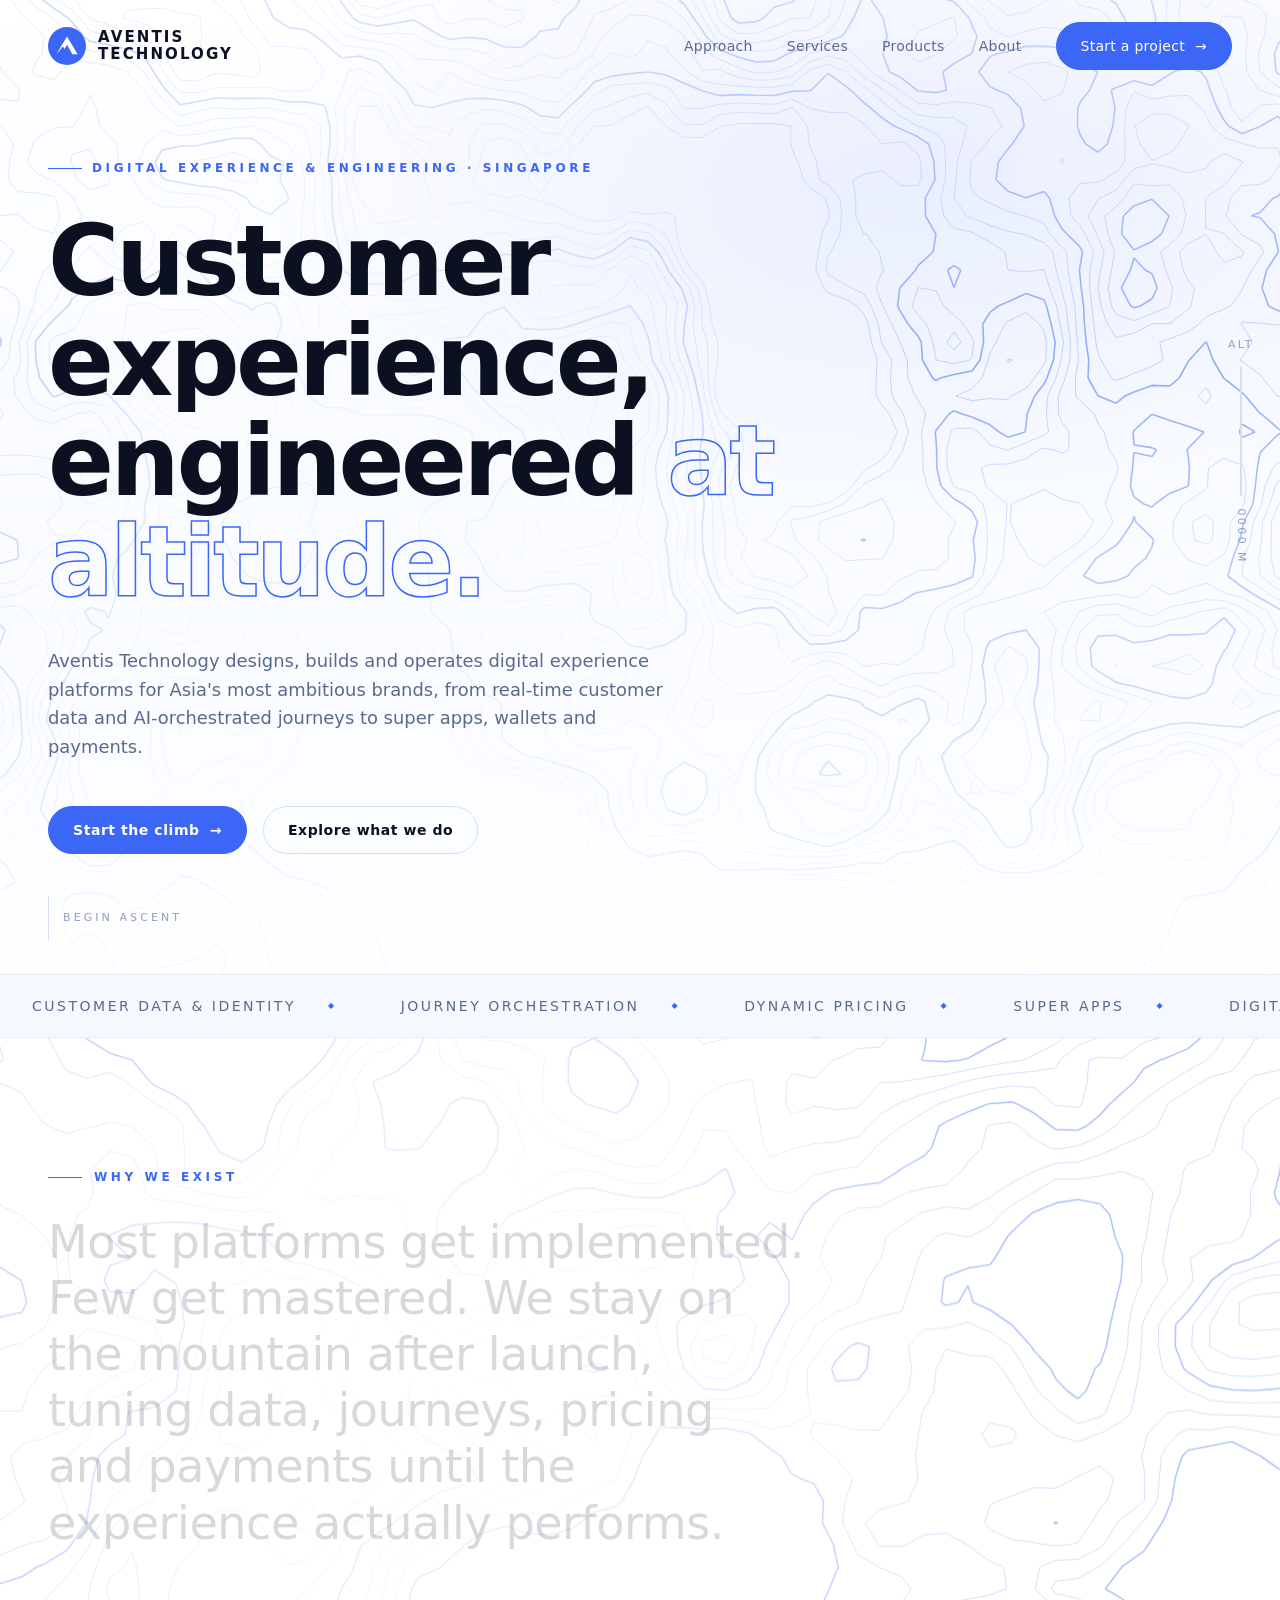
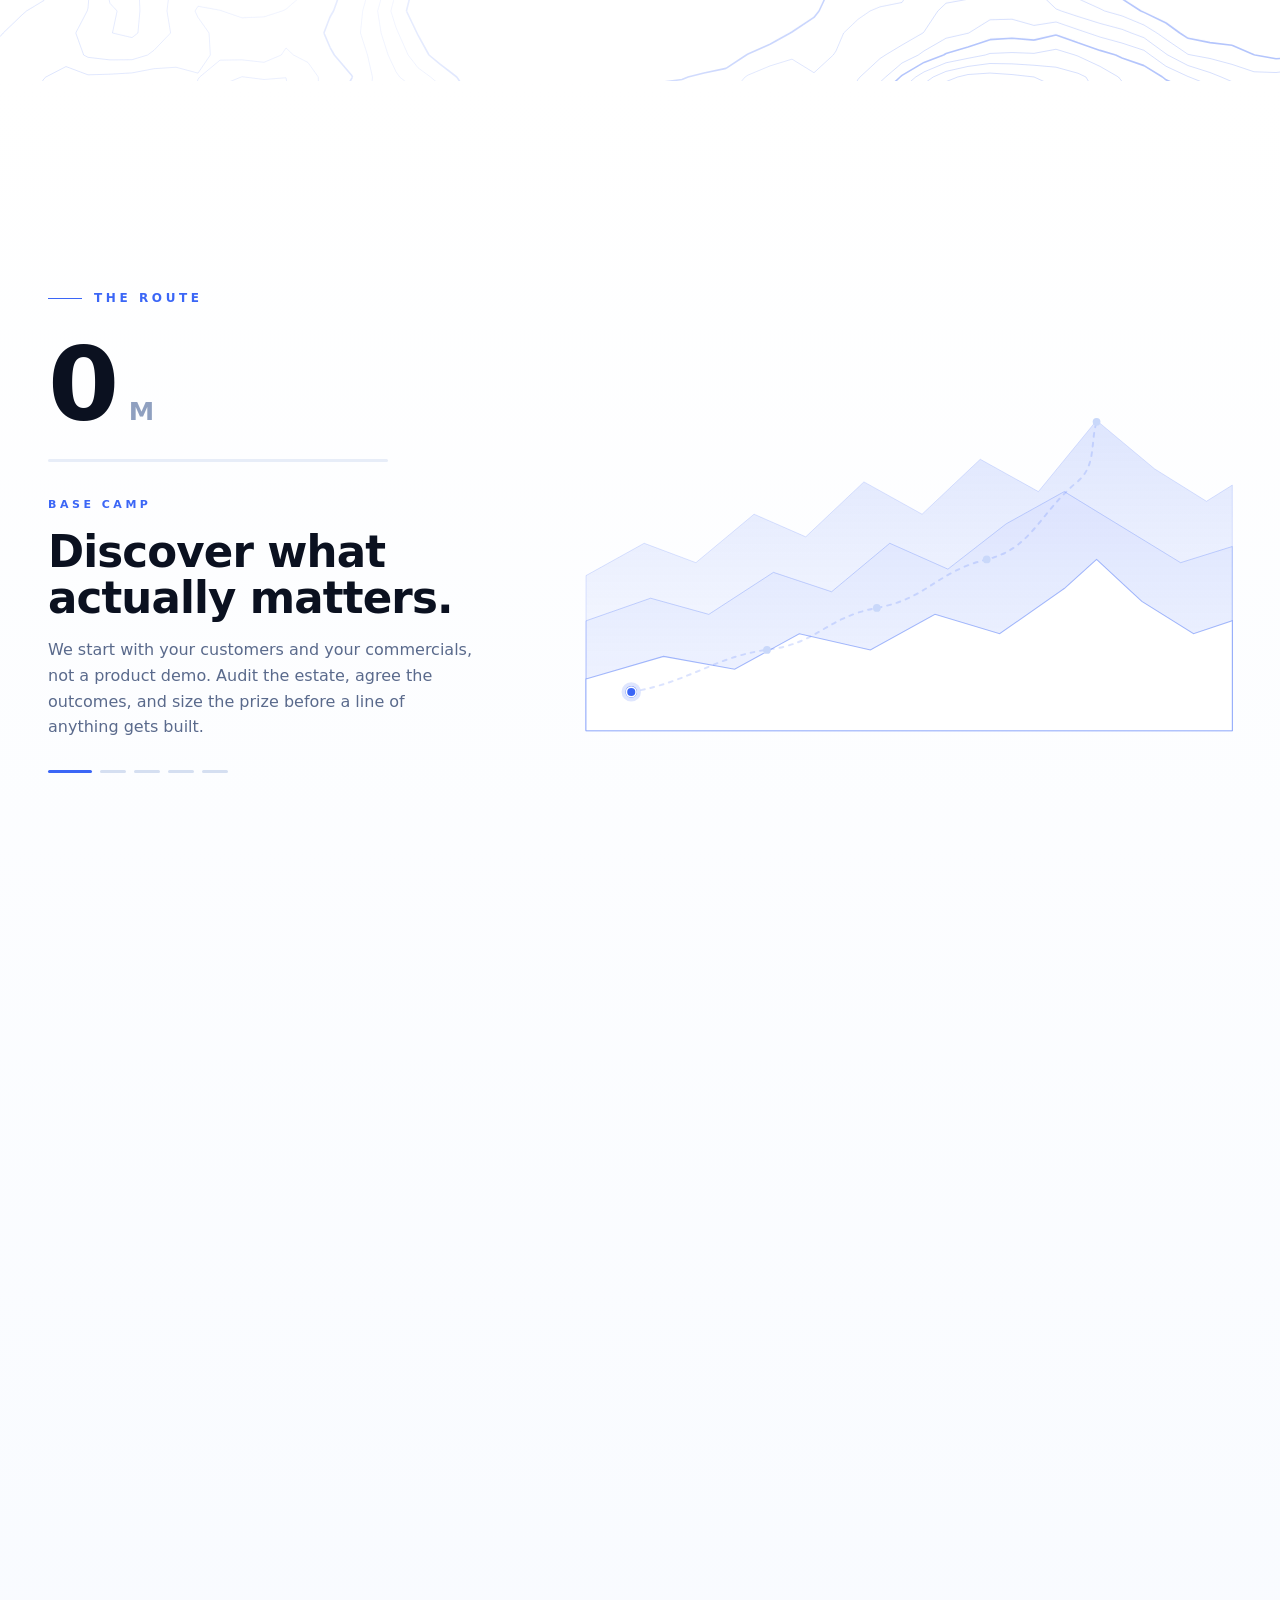
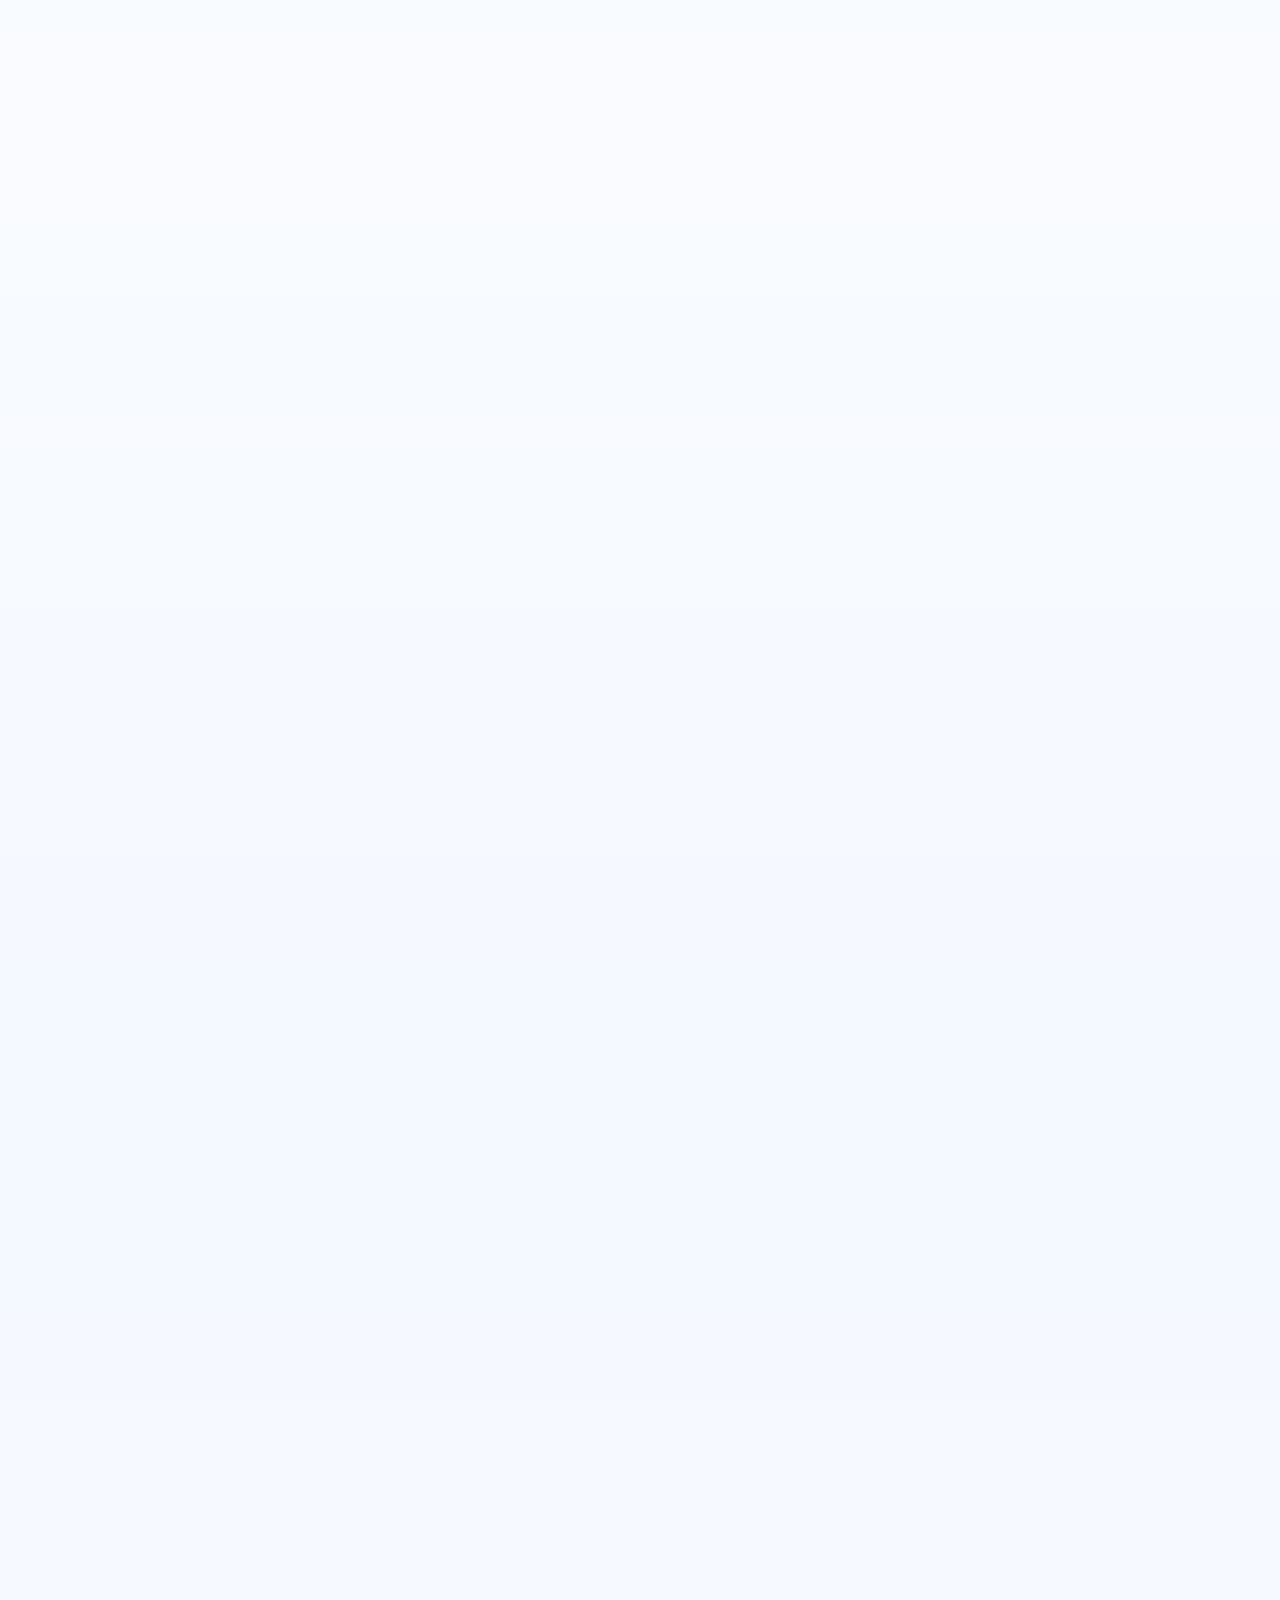
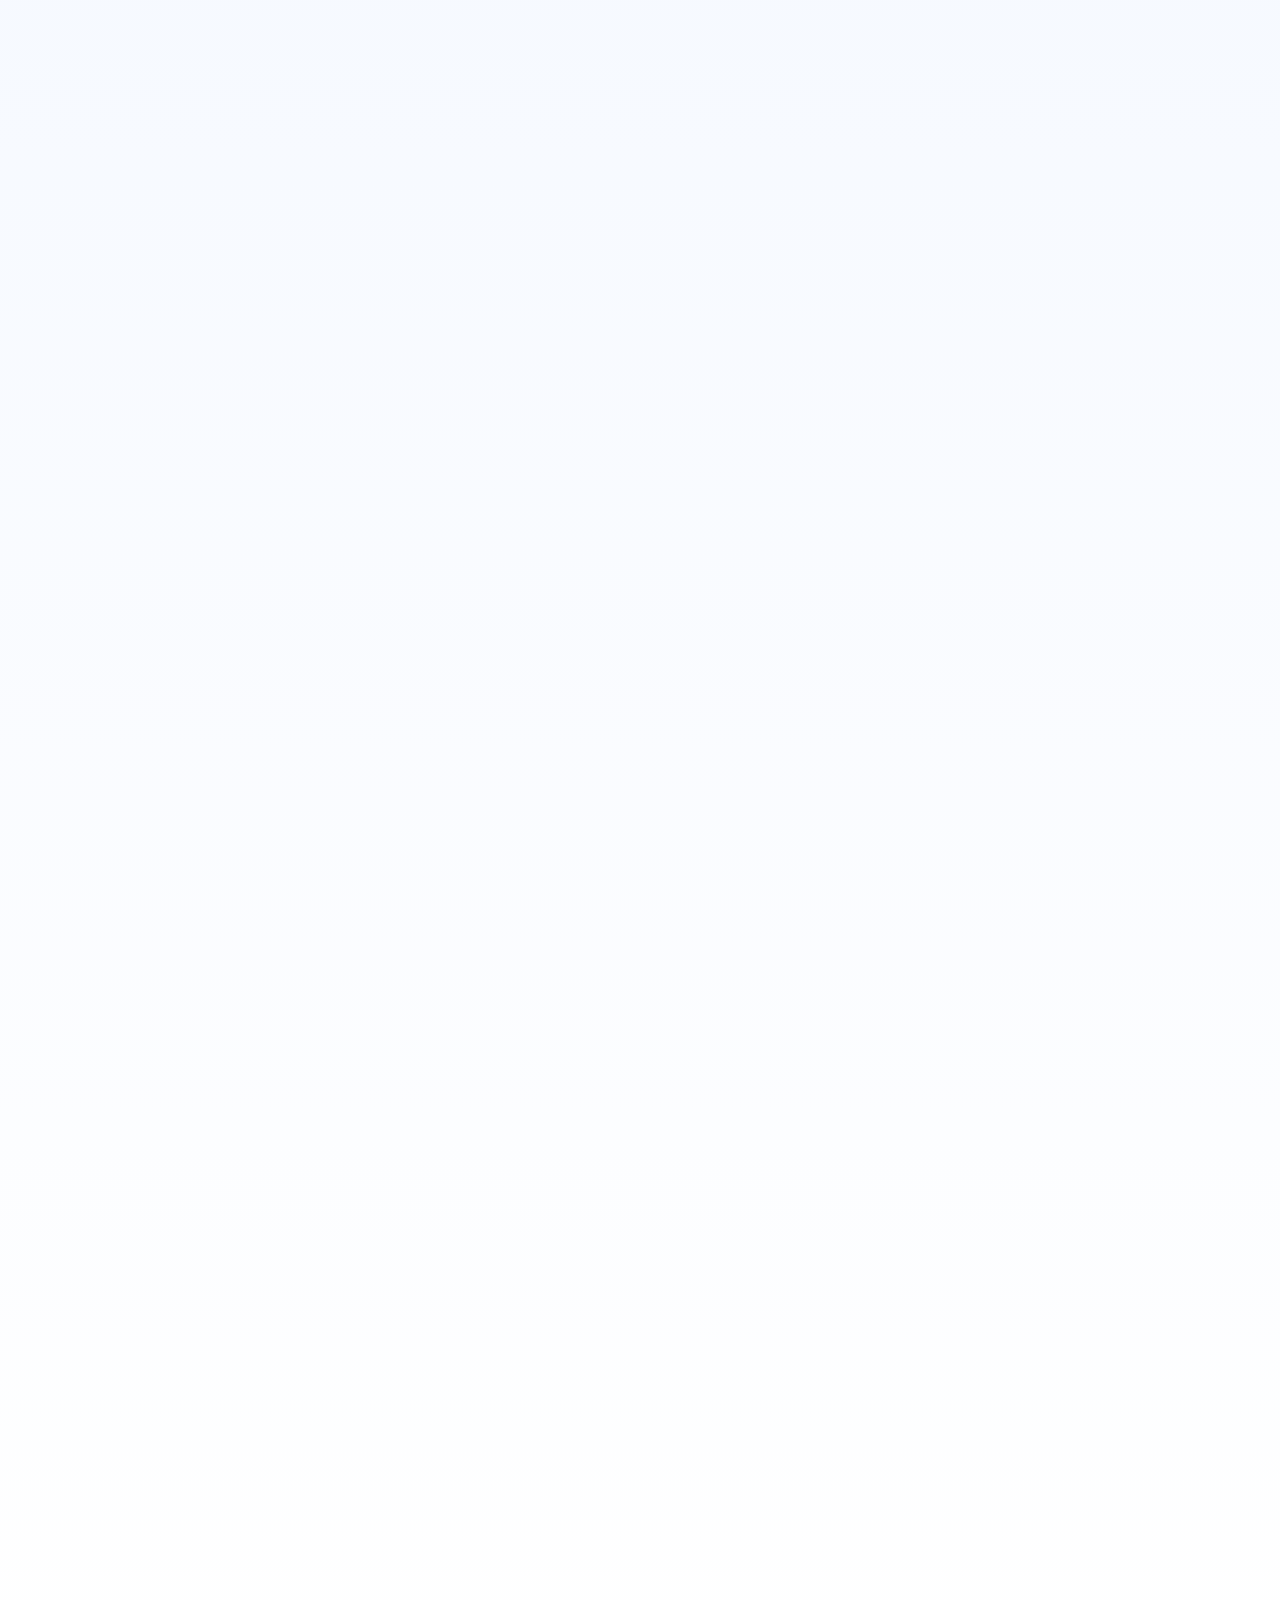
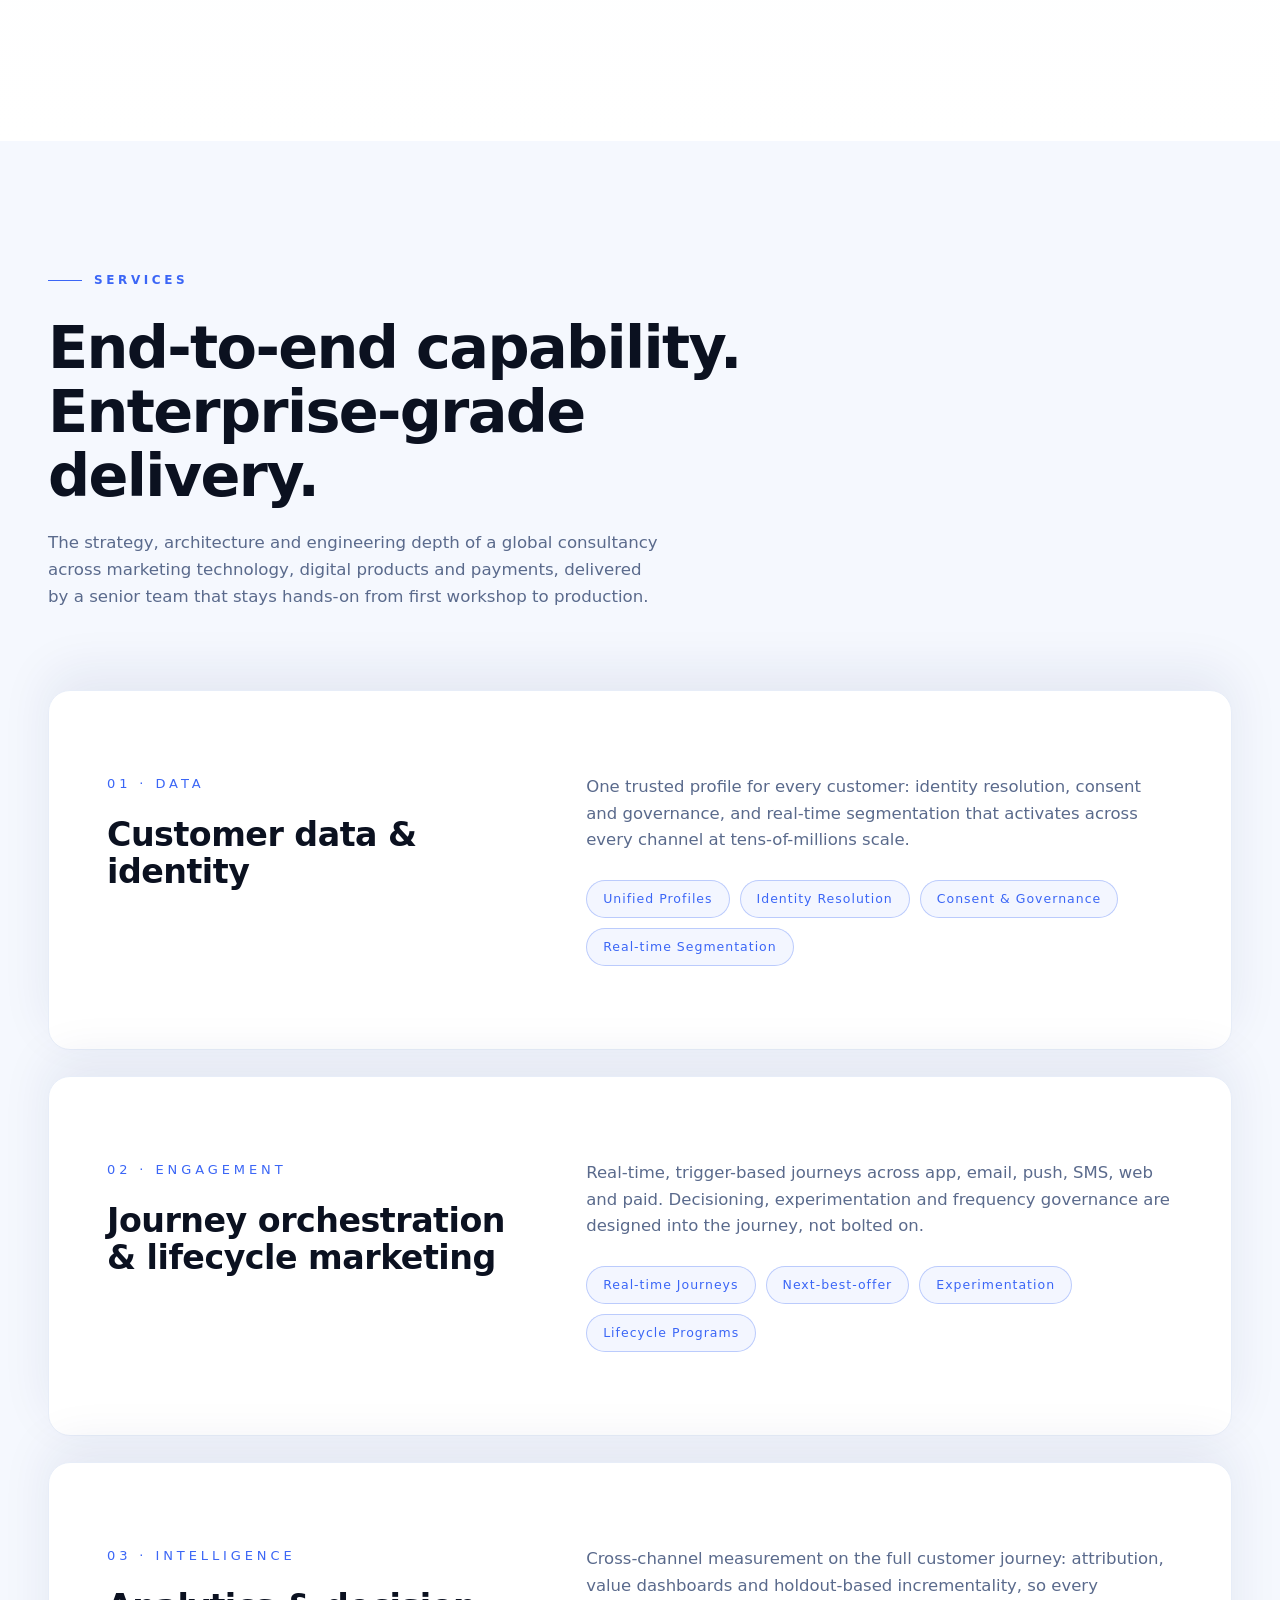
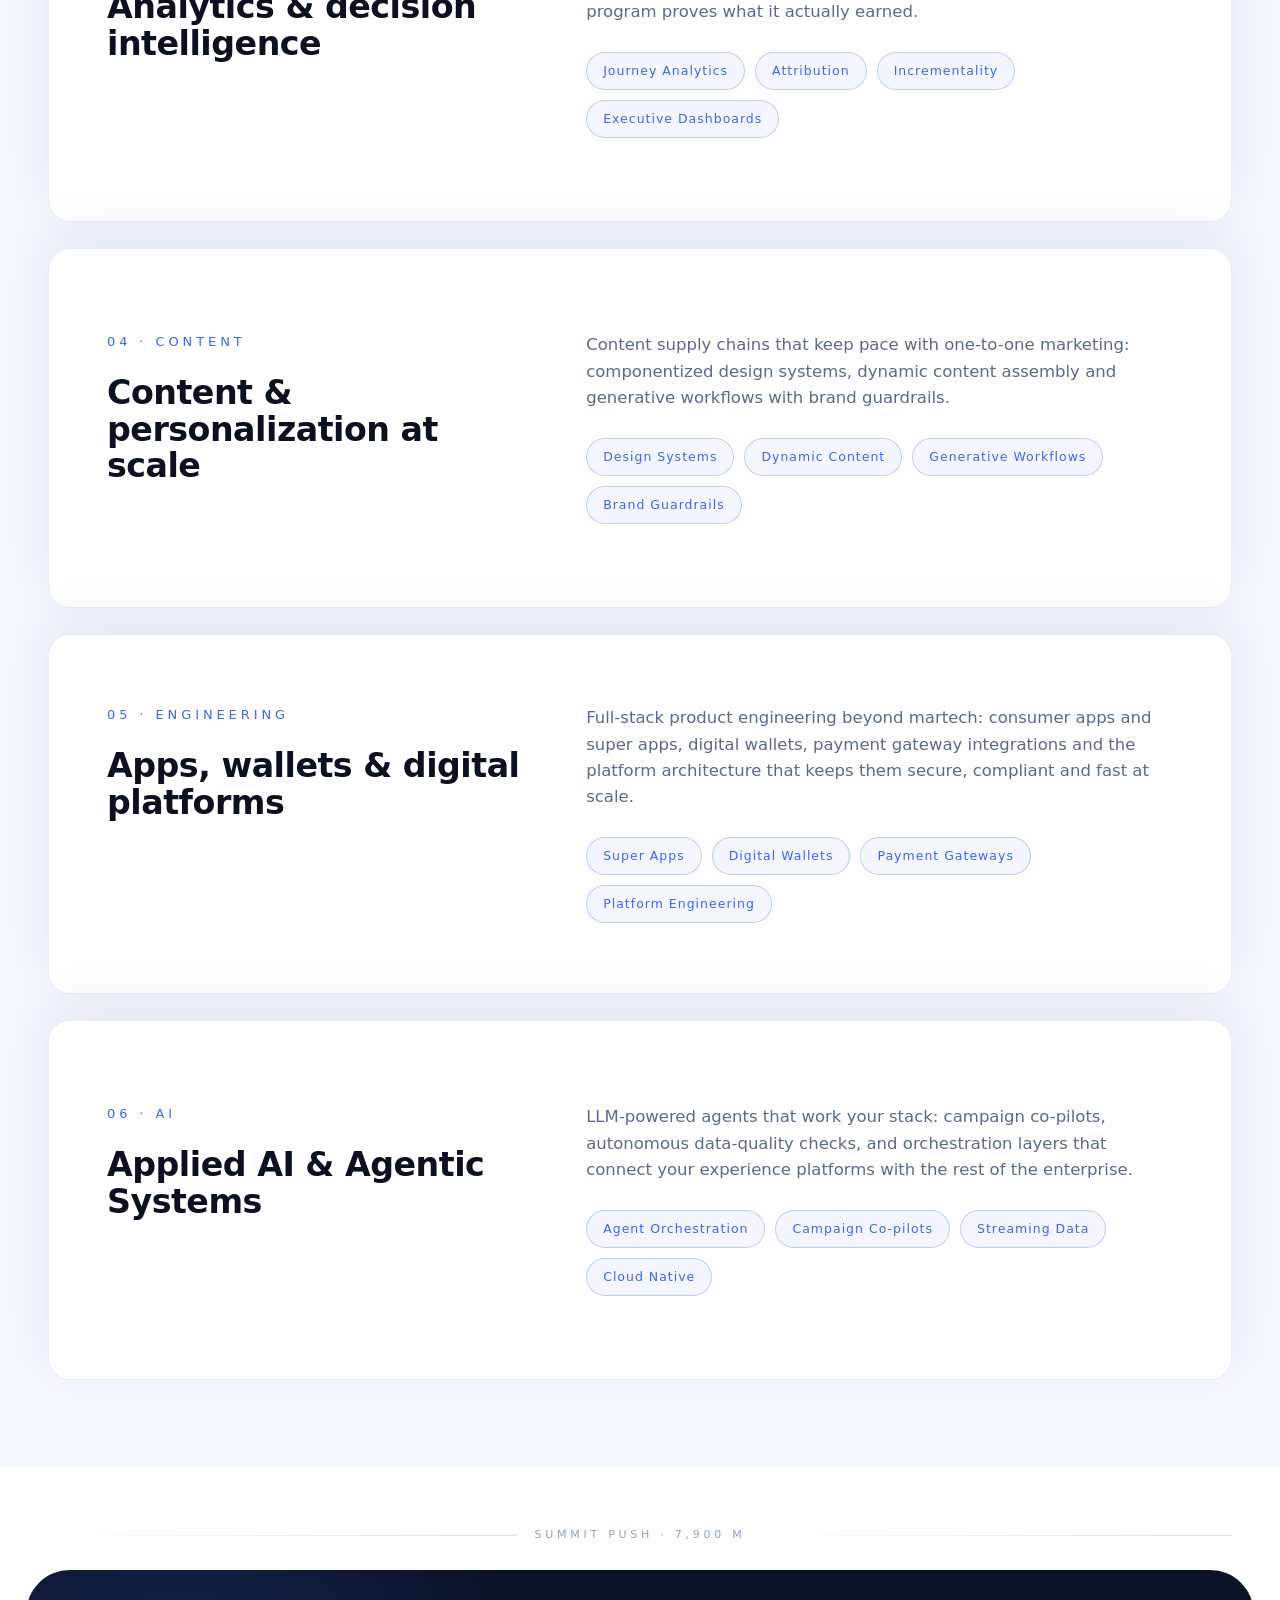
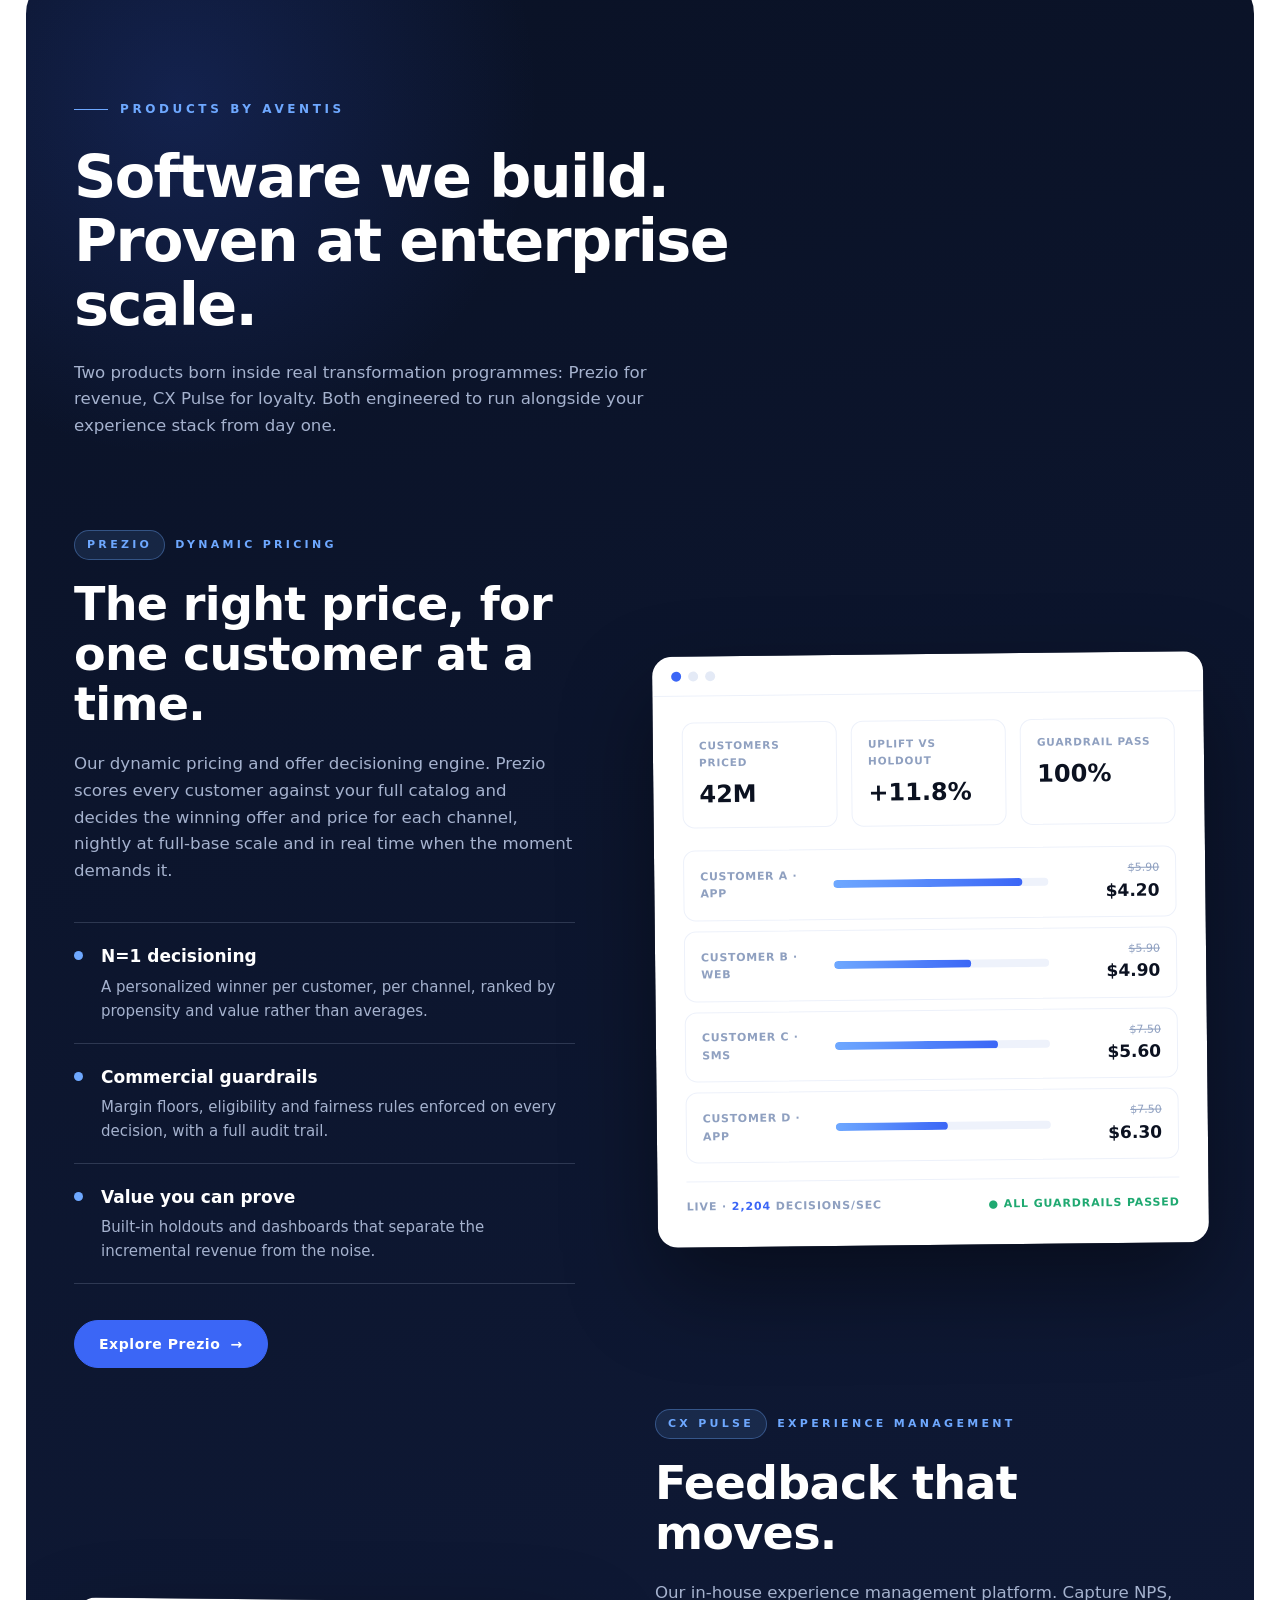
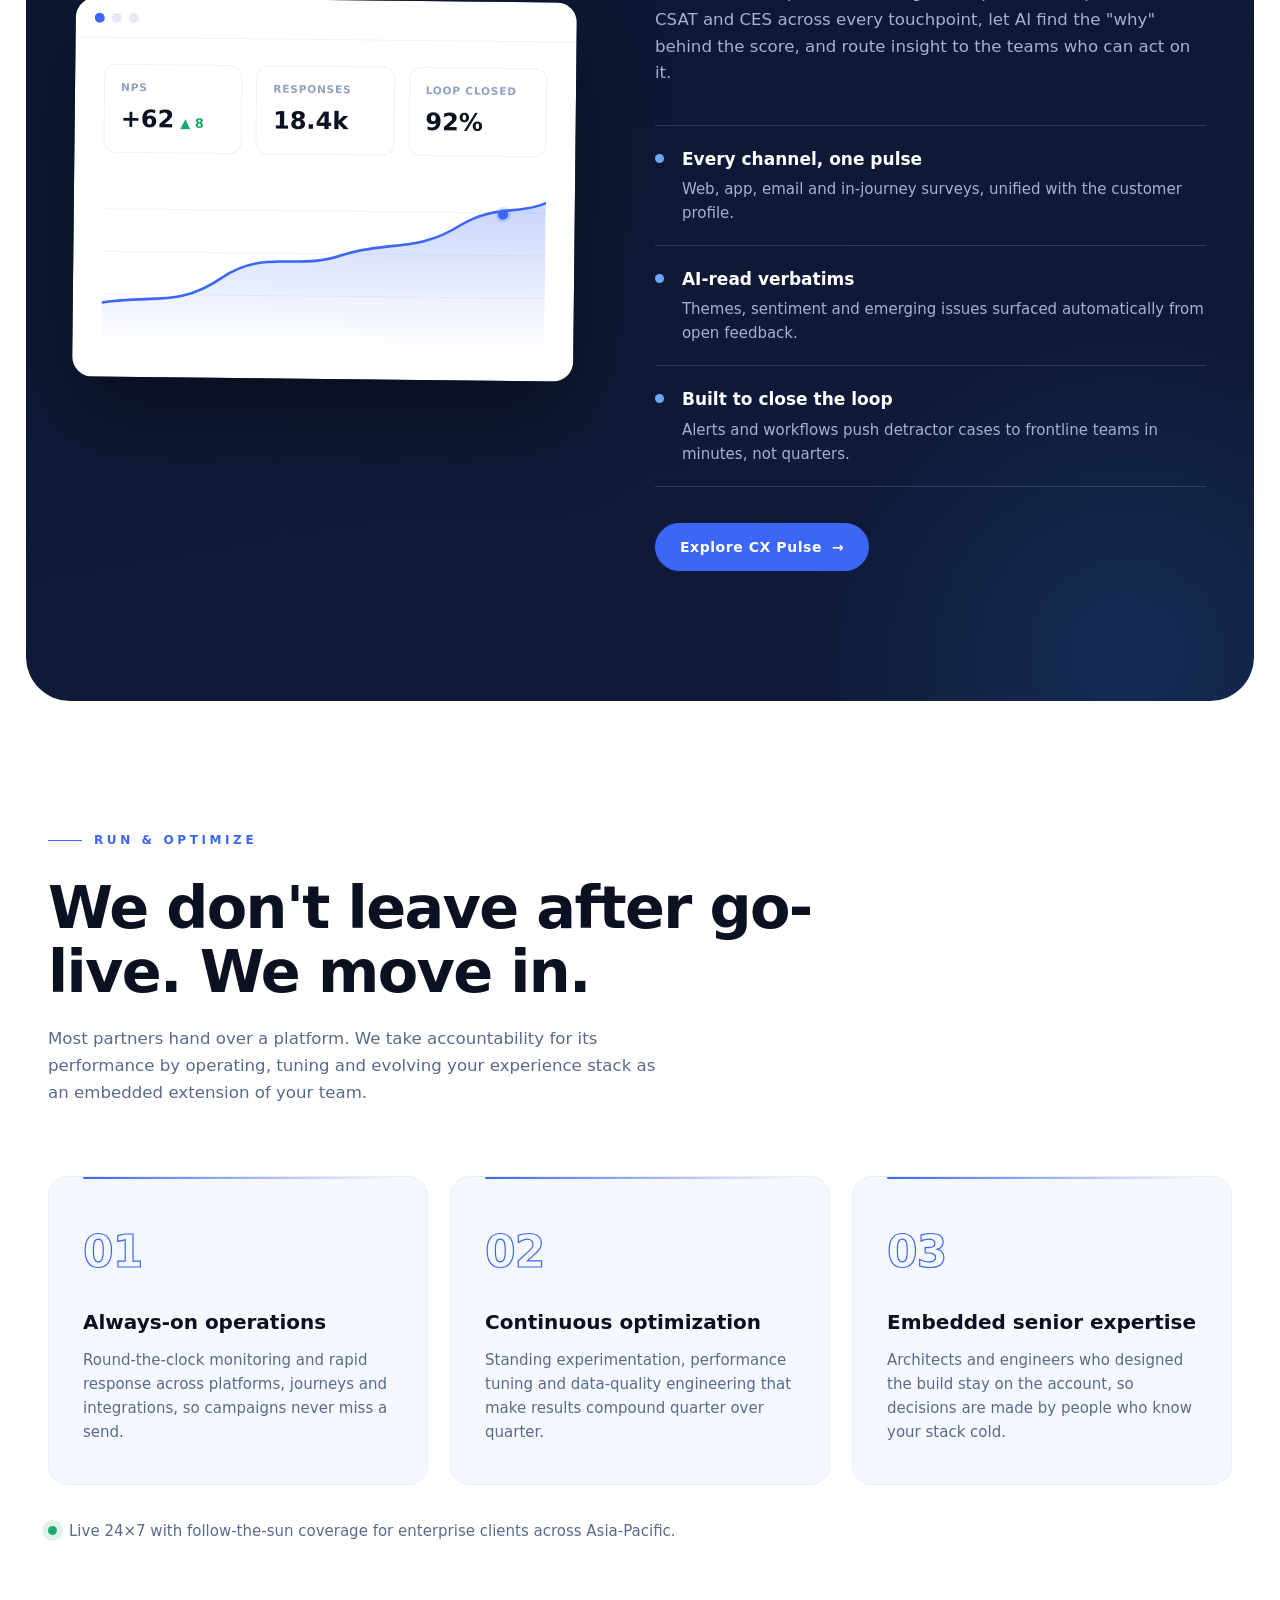
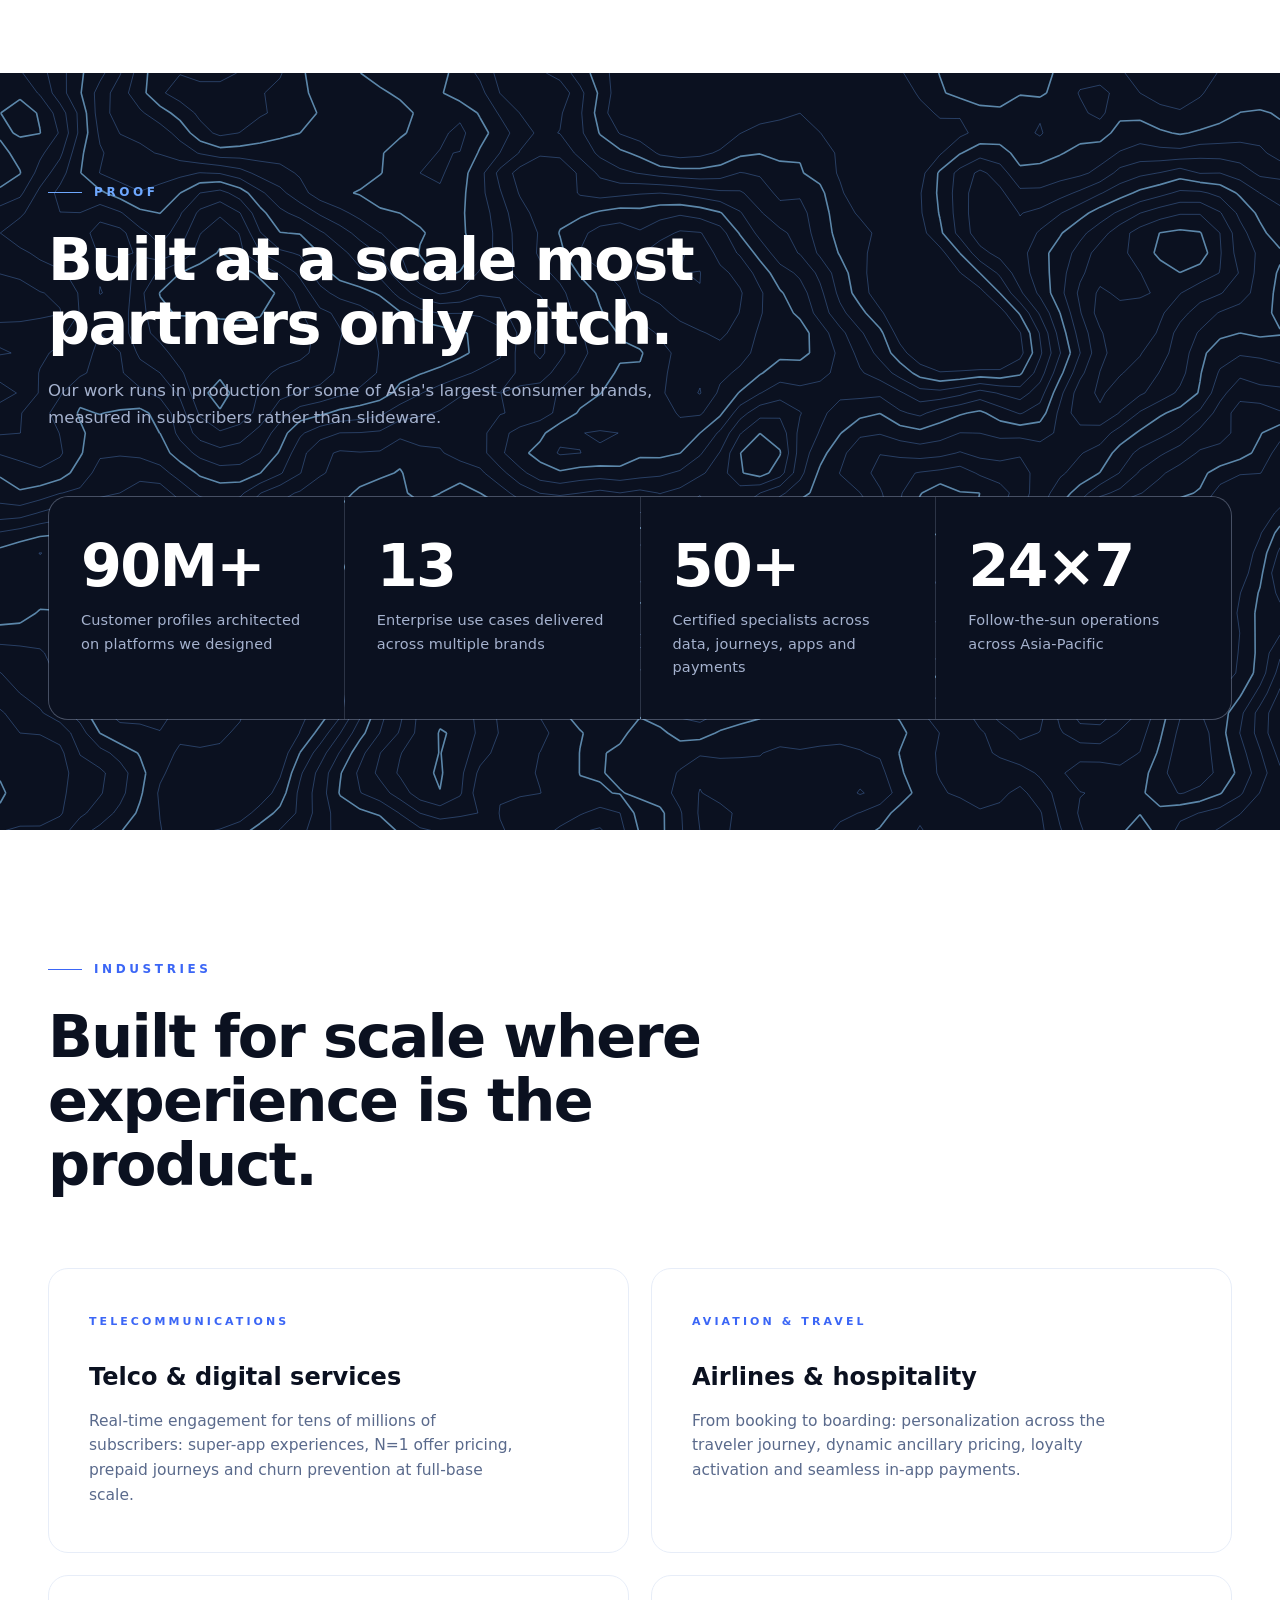
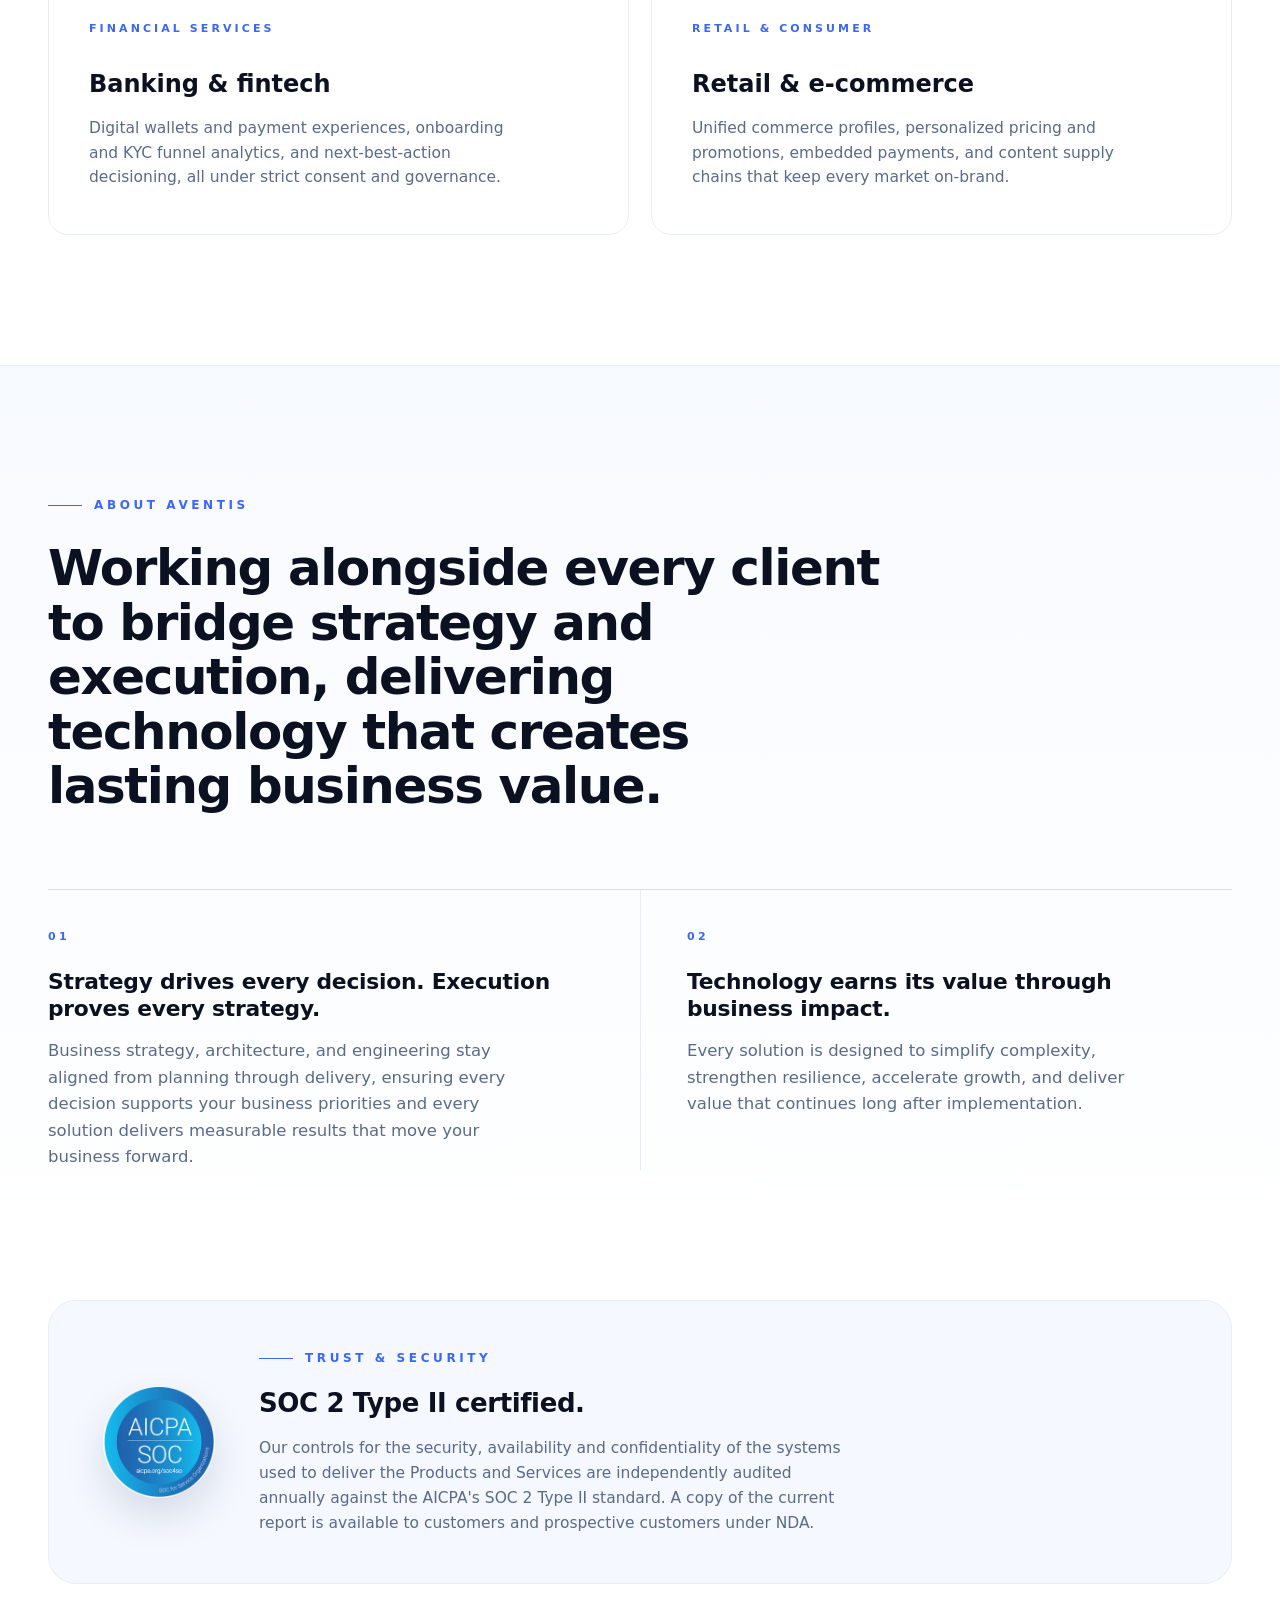
==== commit 325ff1ab: "edits" ====
--- a/index.html
+++ b/index.html
@@ -849,7 +849,7 @@
     <div>
       <h4>Connect</h4>
       <a href="mailto:hello@aventistechnology.com">hello@aventistechnology.com</a>
-      <a href="https://www.linkedin.com" target="_blank" rel="noopener">LinkedIn</a>
+      <a href="https://www.linkedin.com/company/aventis-aitechnology/" target="_blank" rel="noopener">LinkedIn</a>
       <a href="#contact">Start a project</a>
     </div>
   </div>
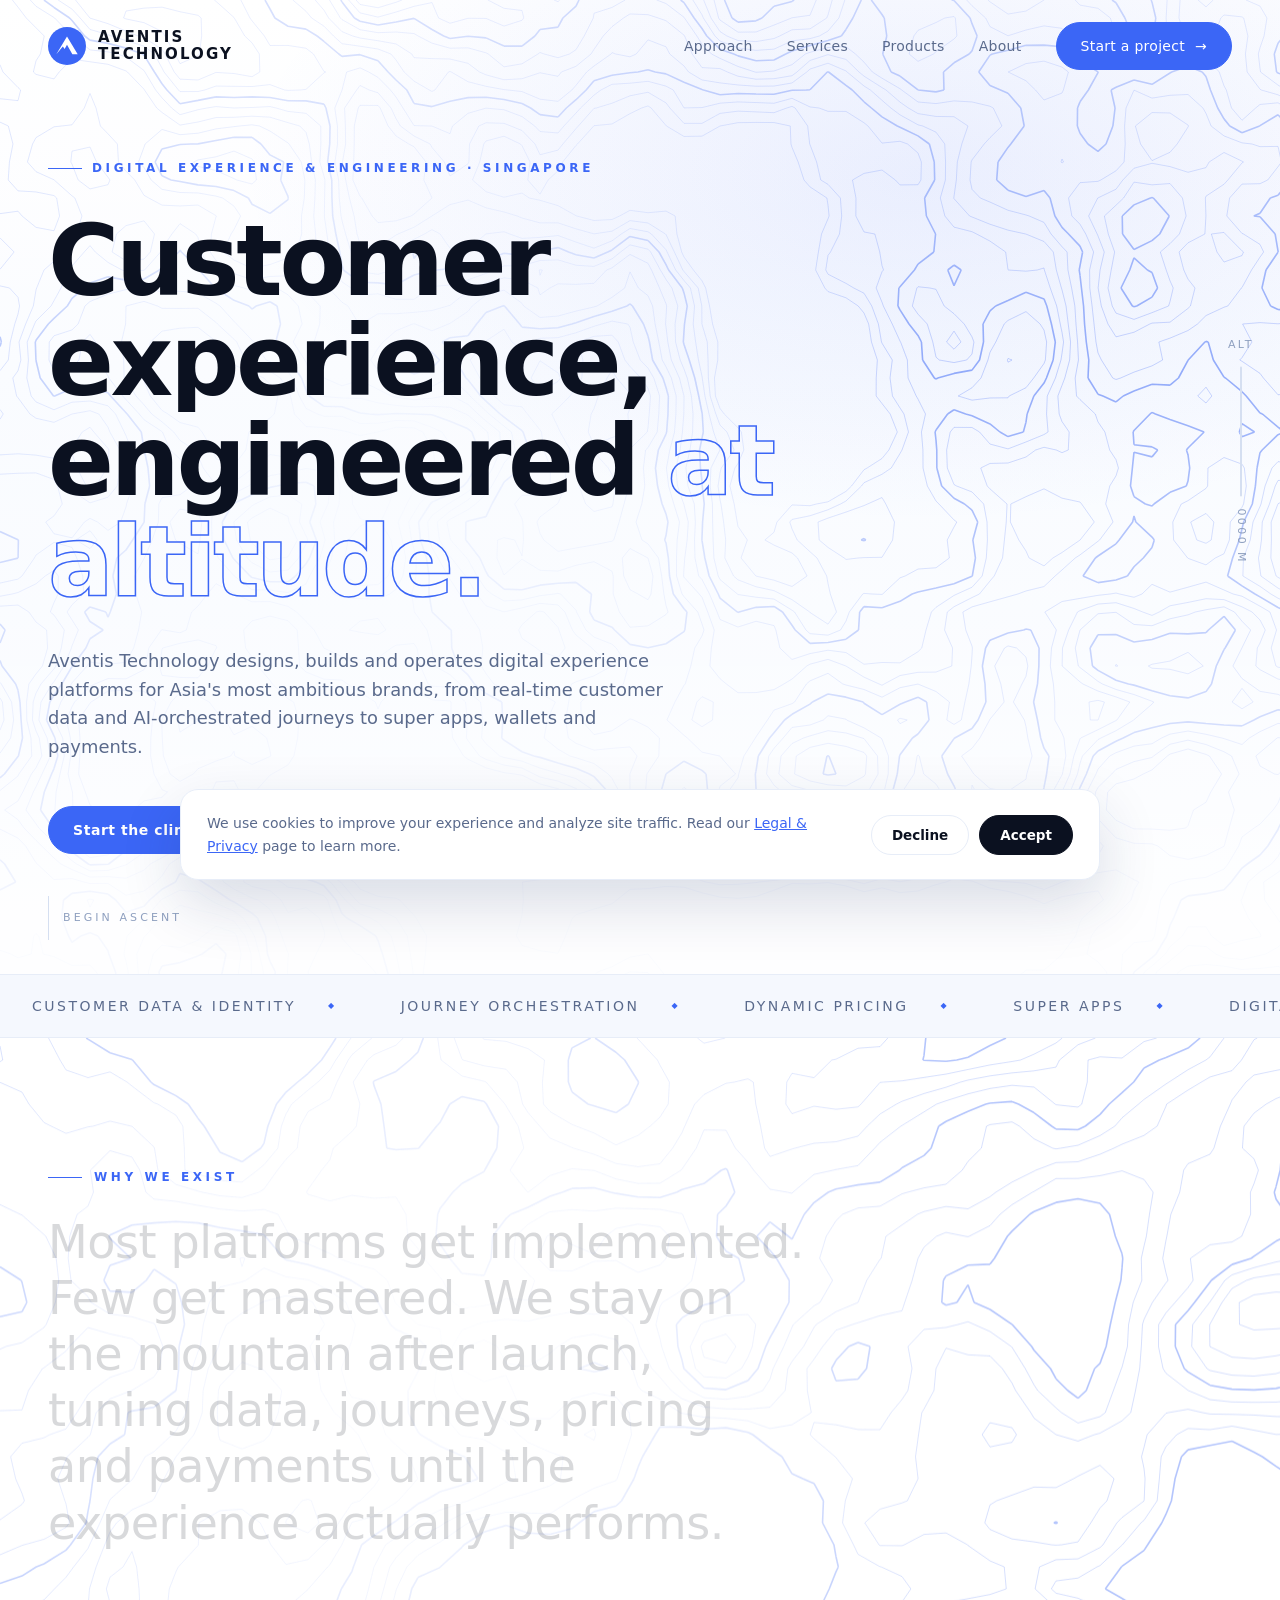
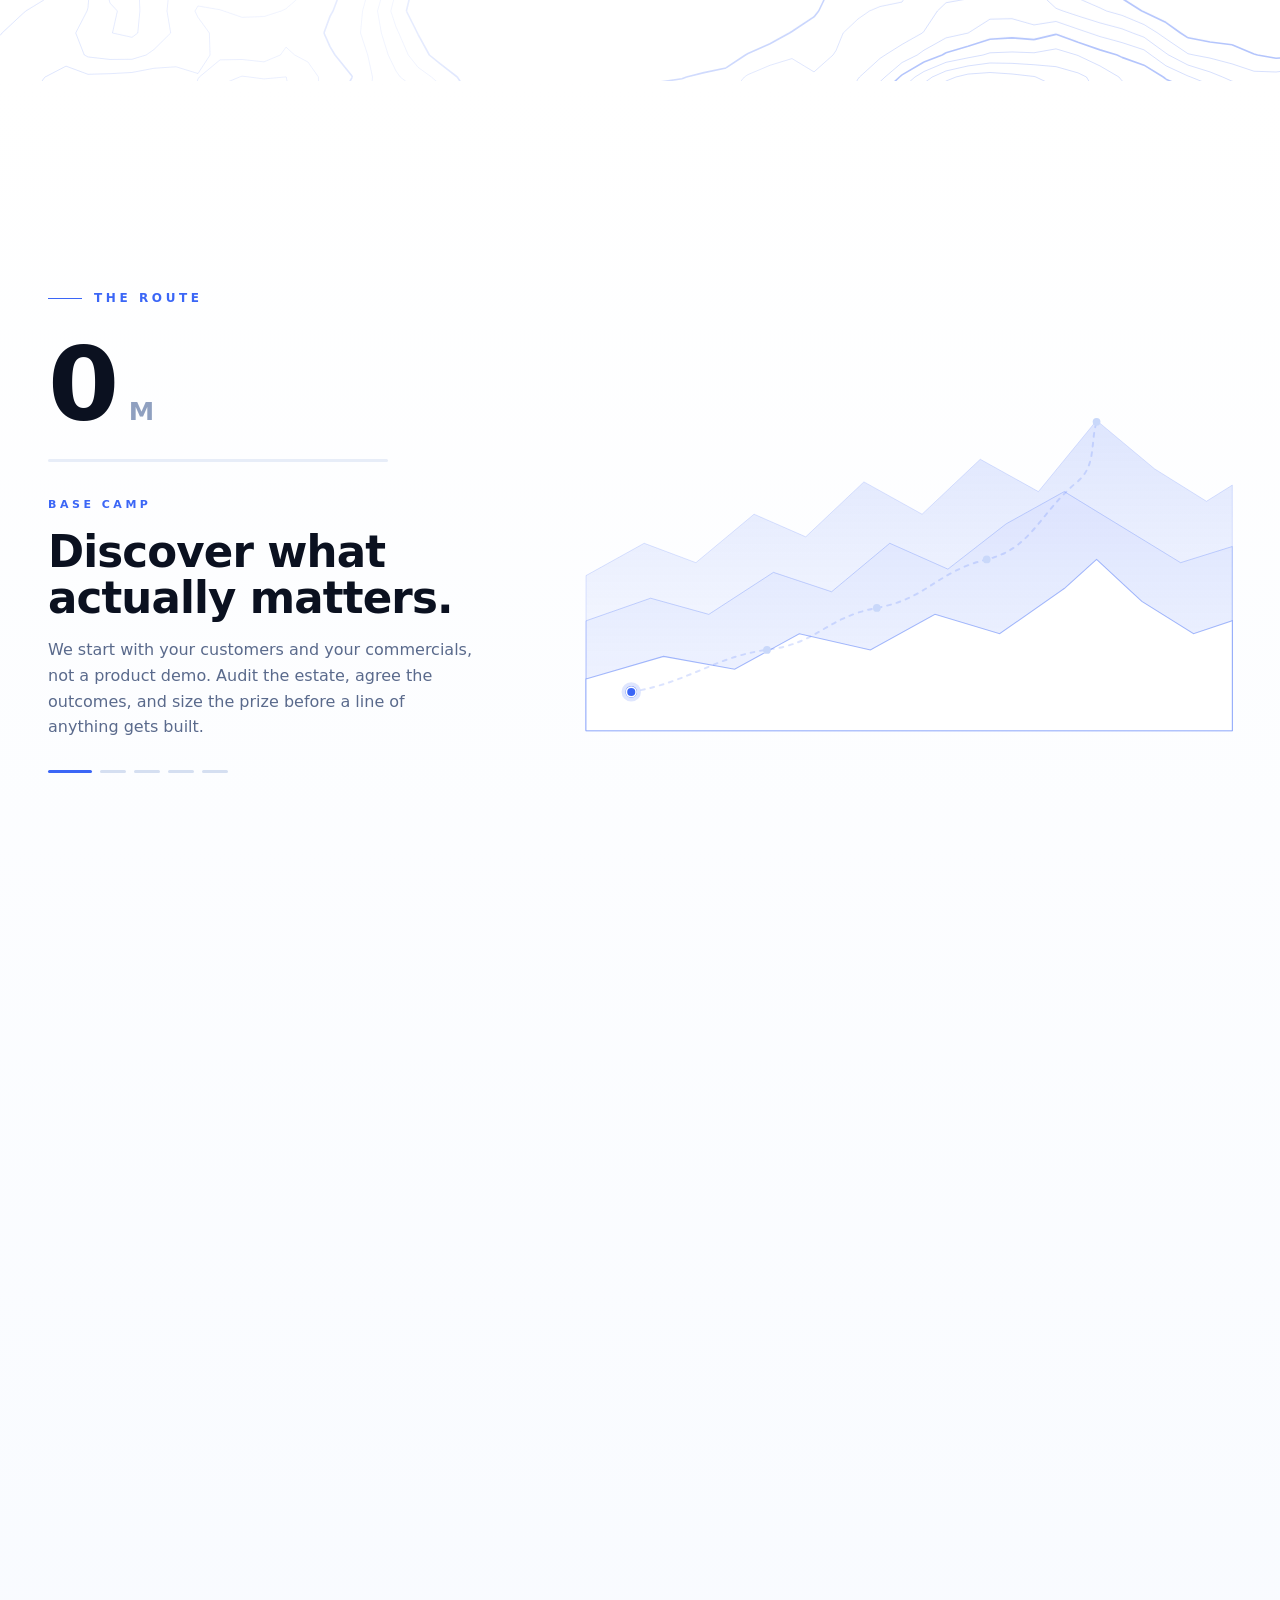
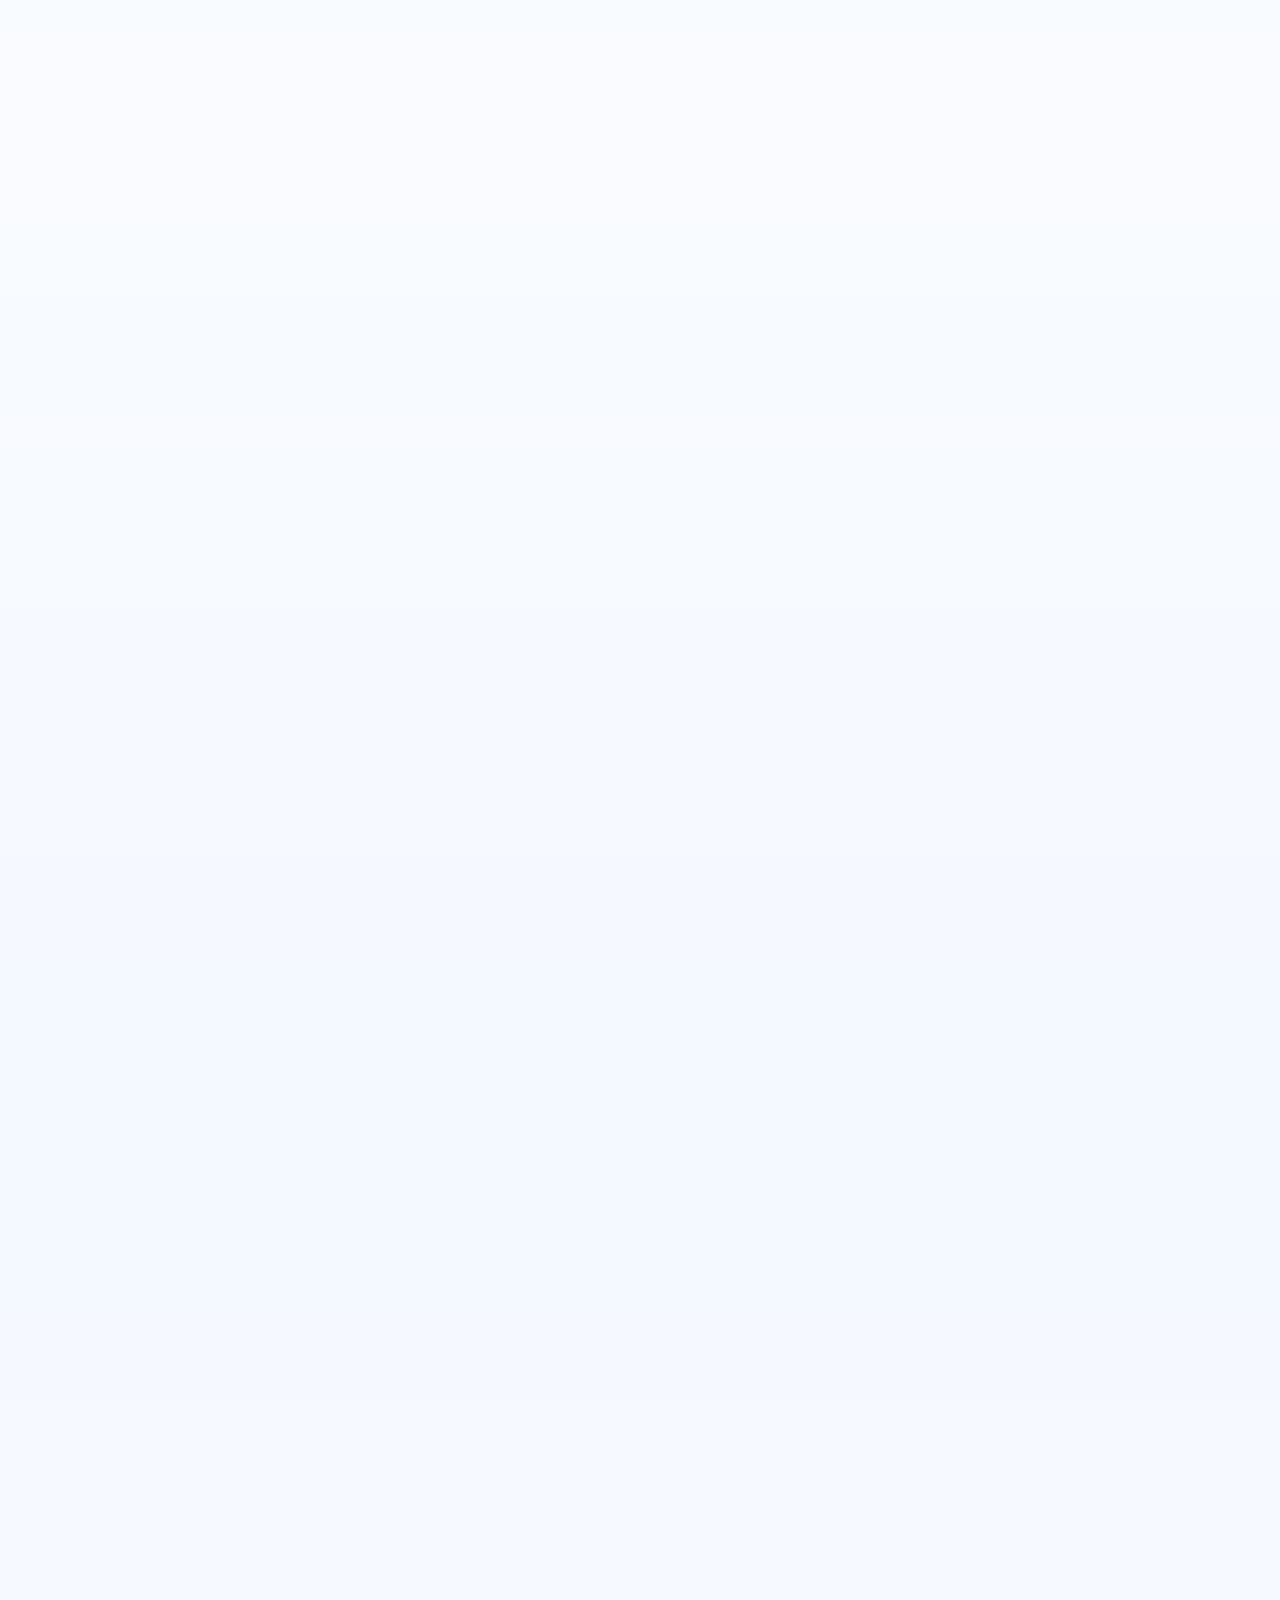
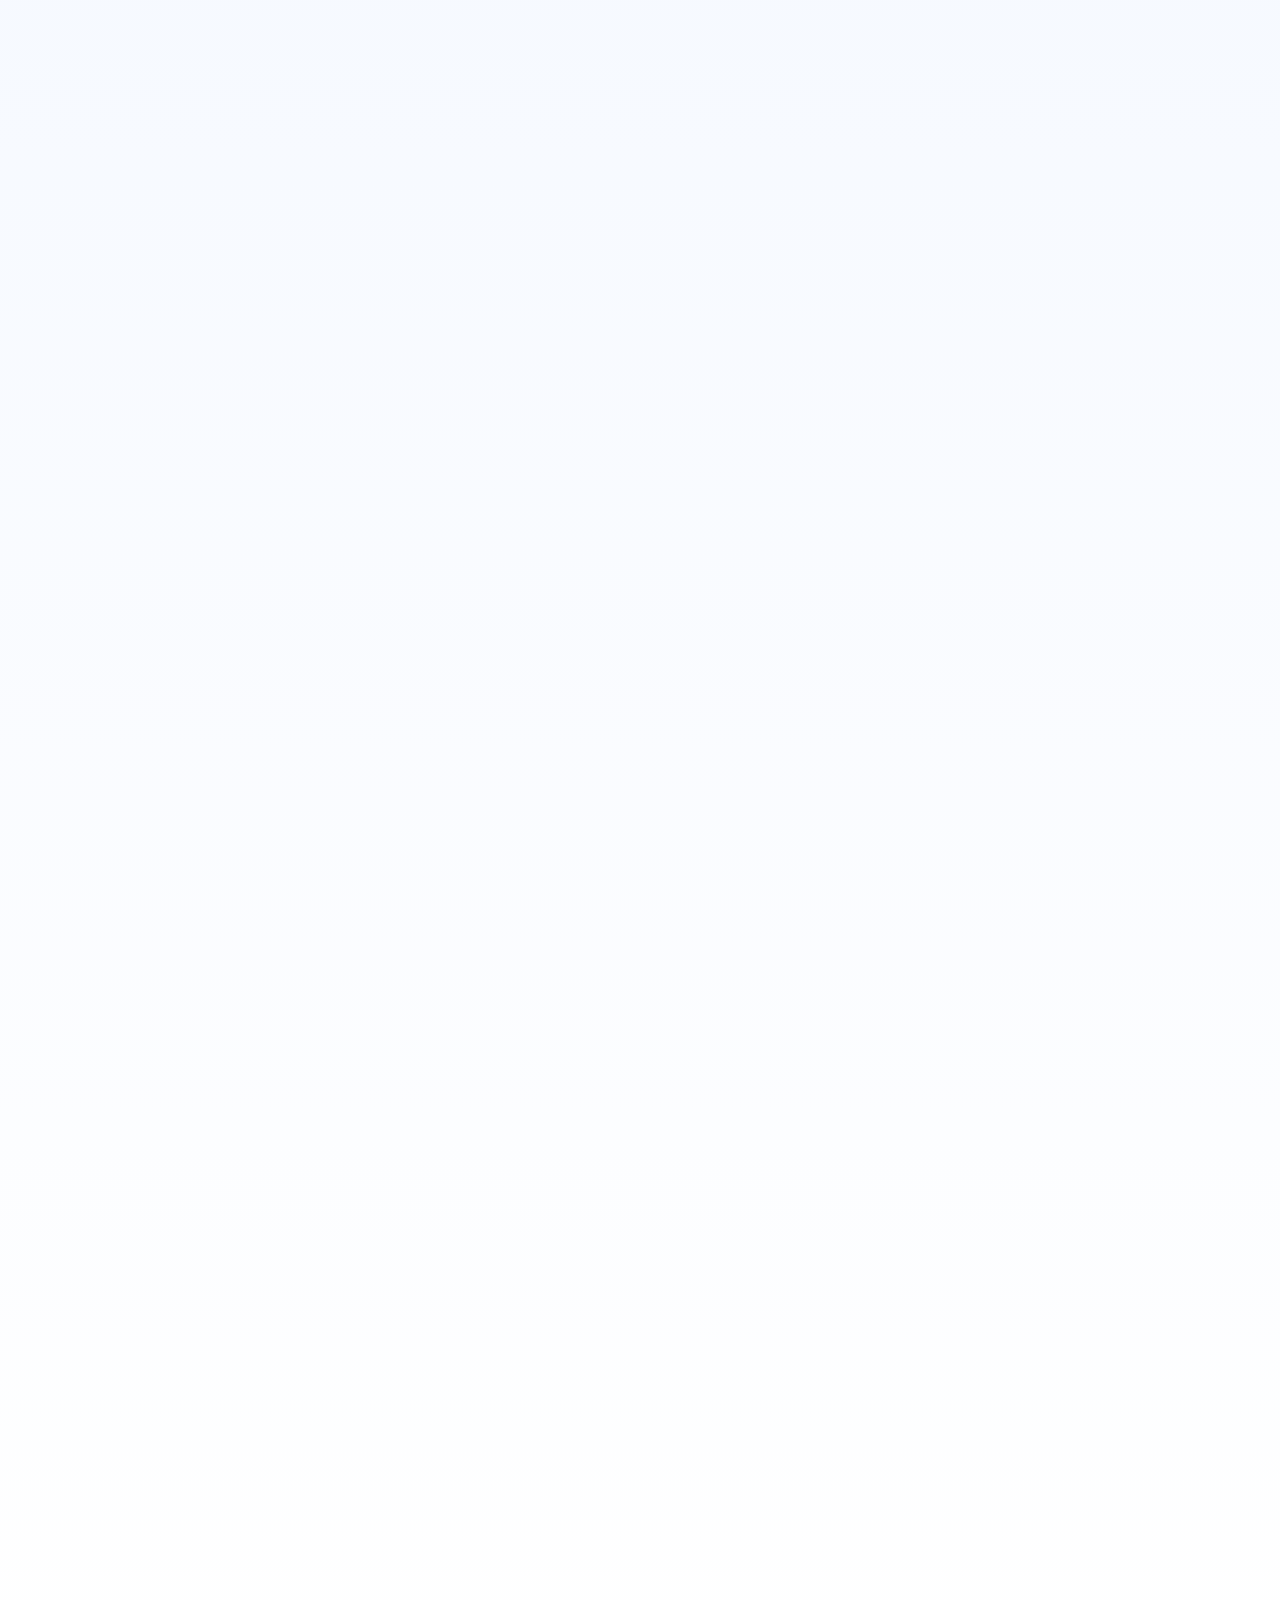
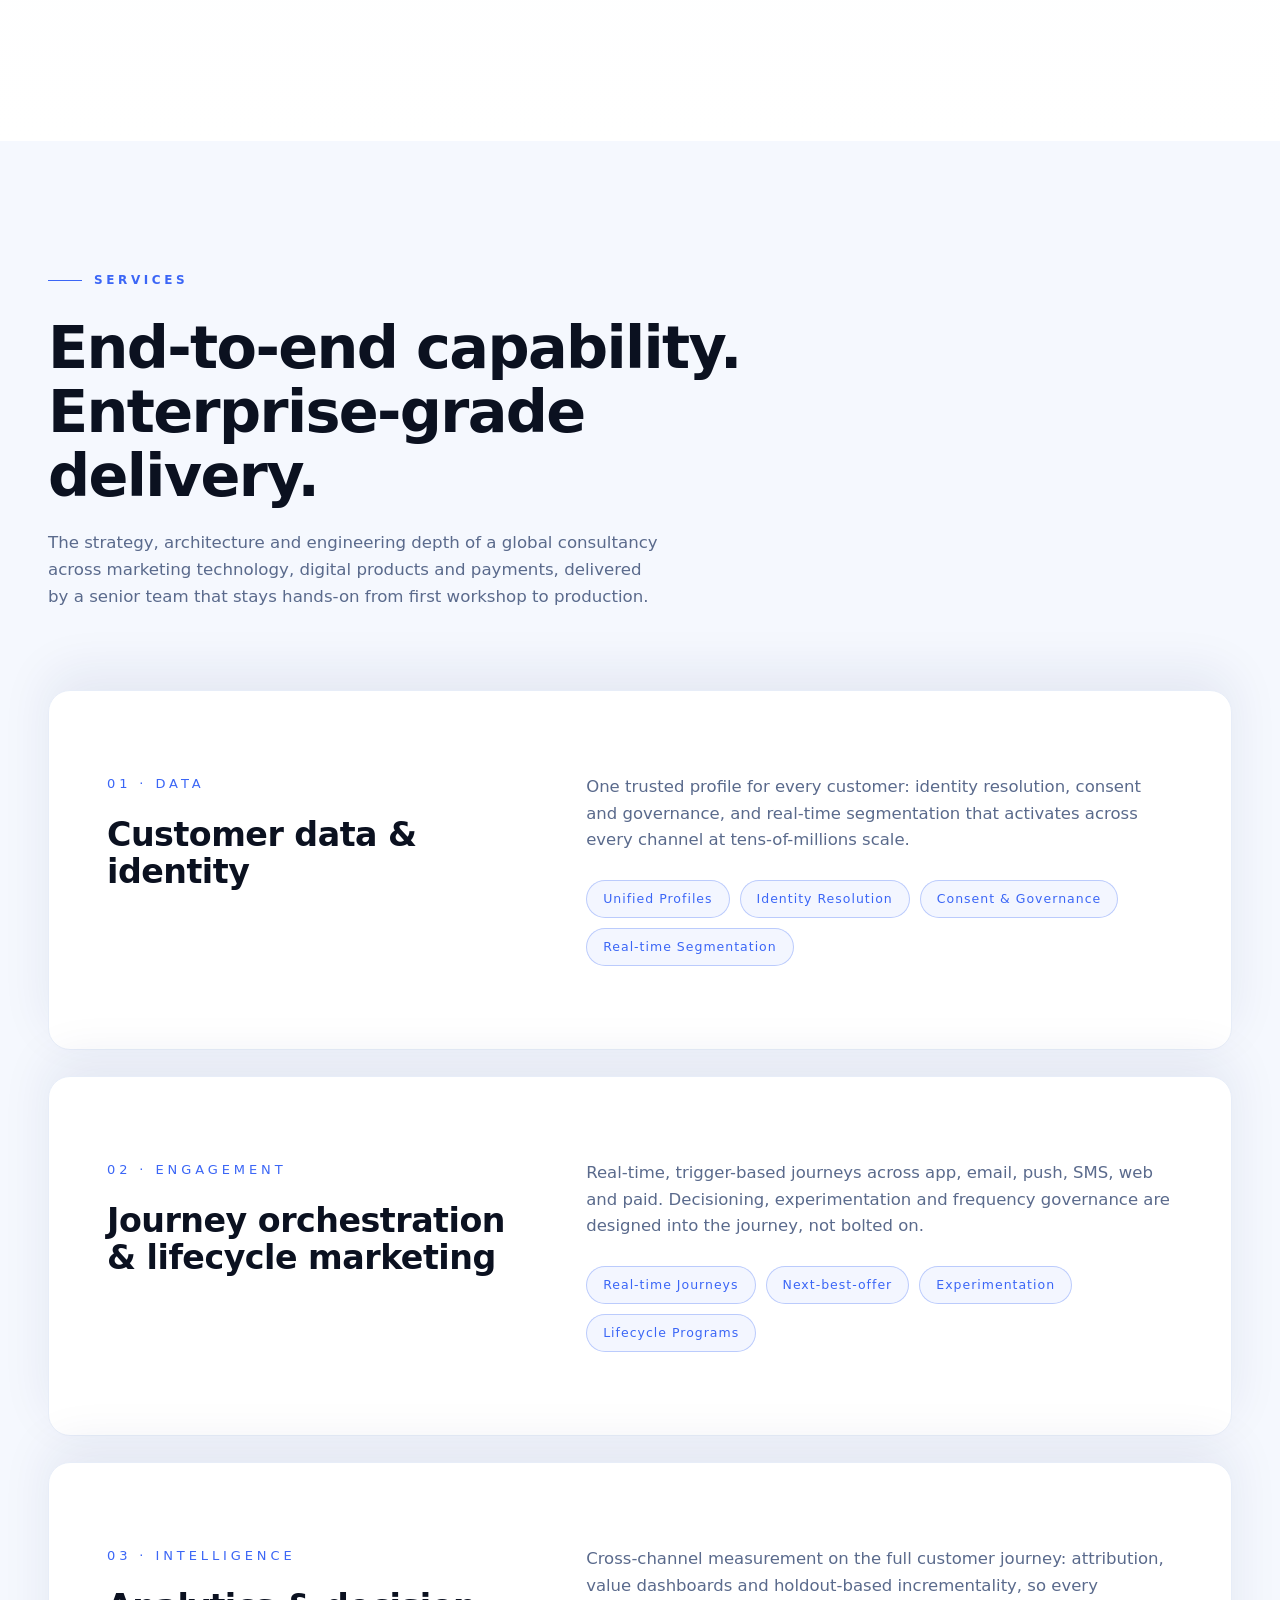
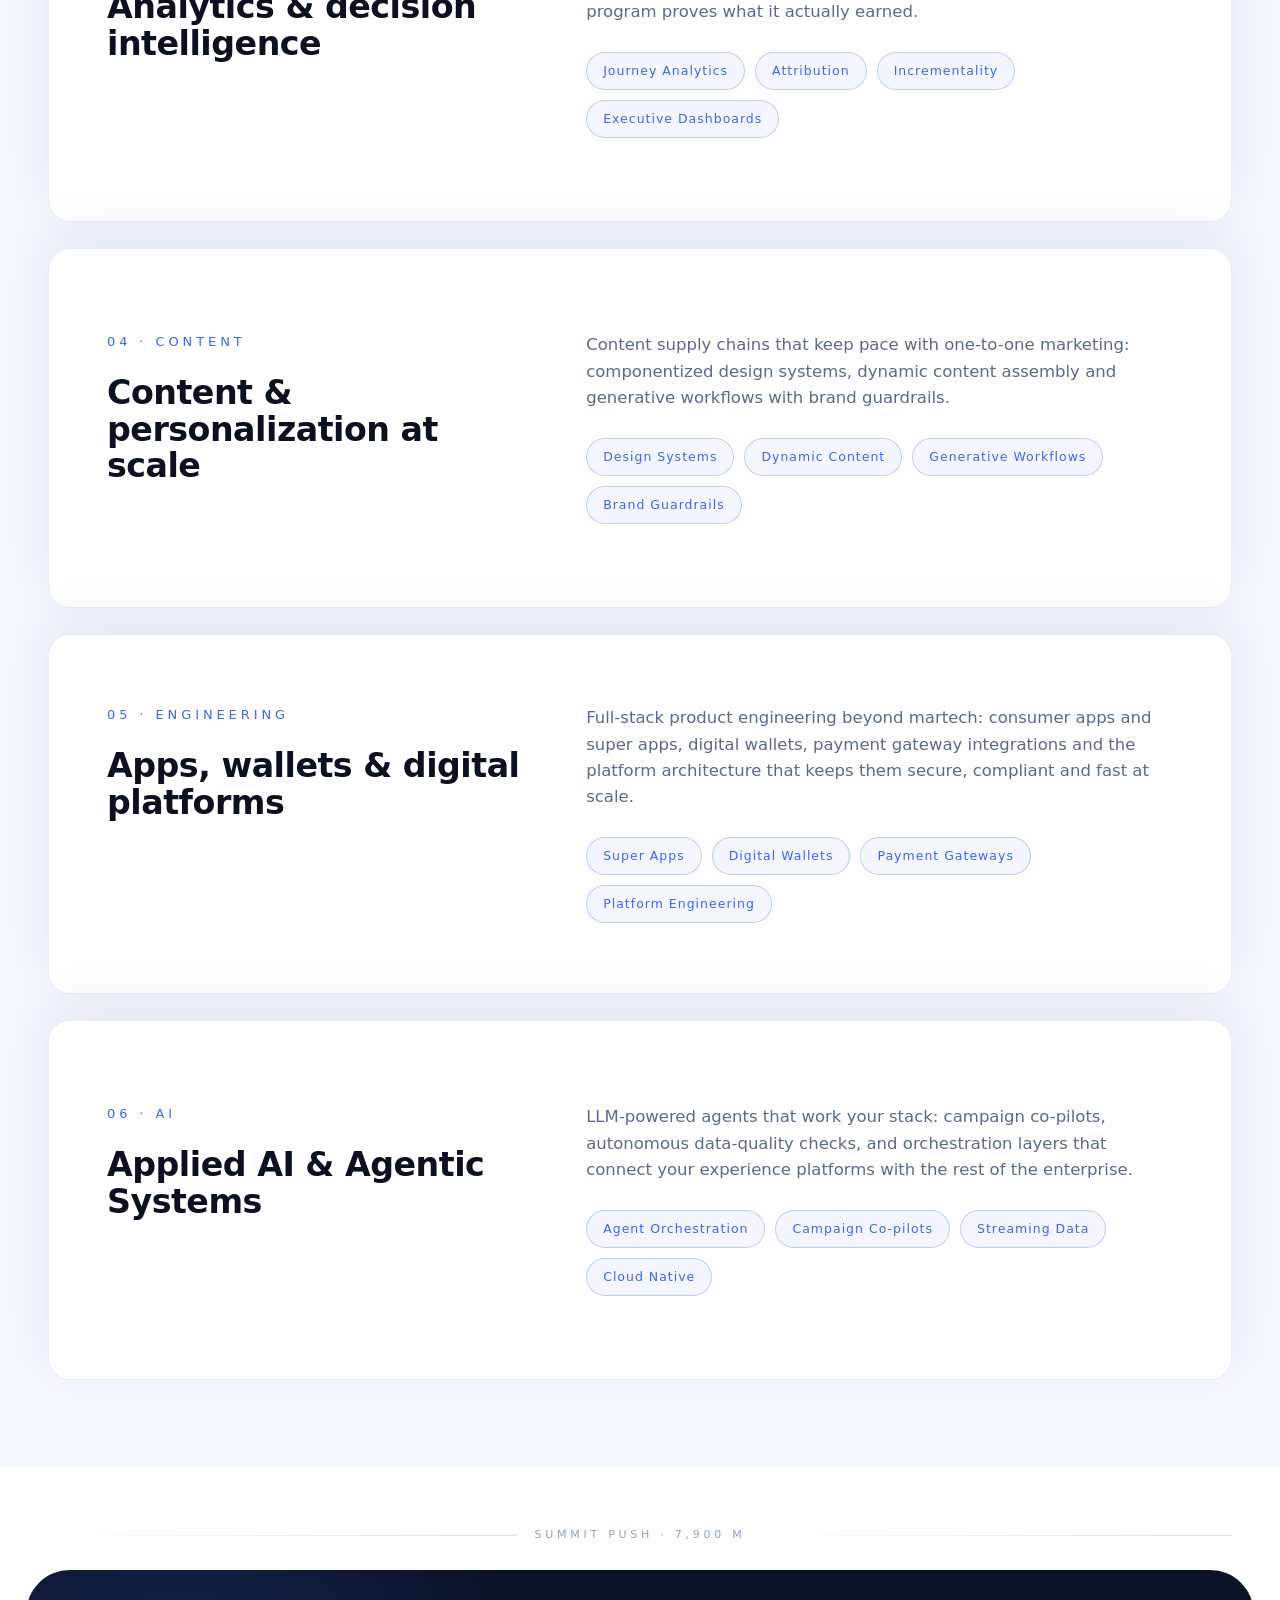
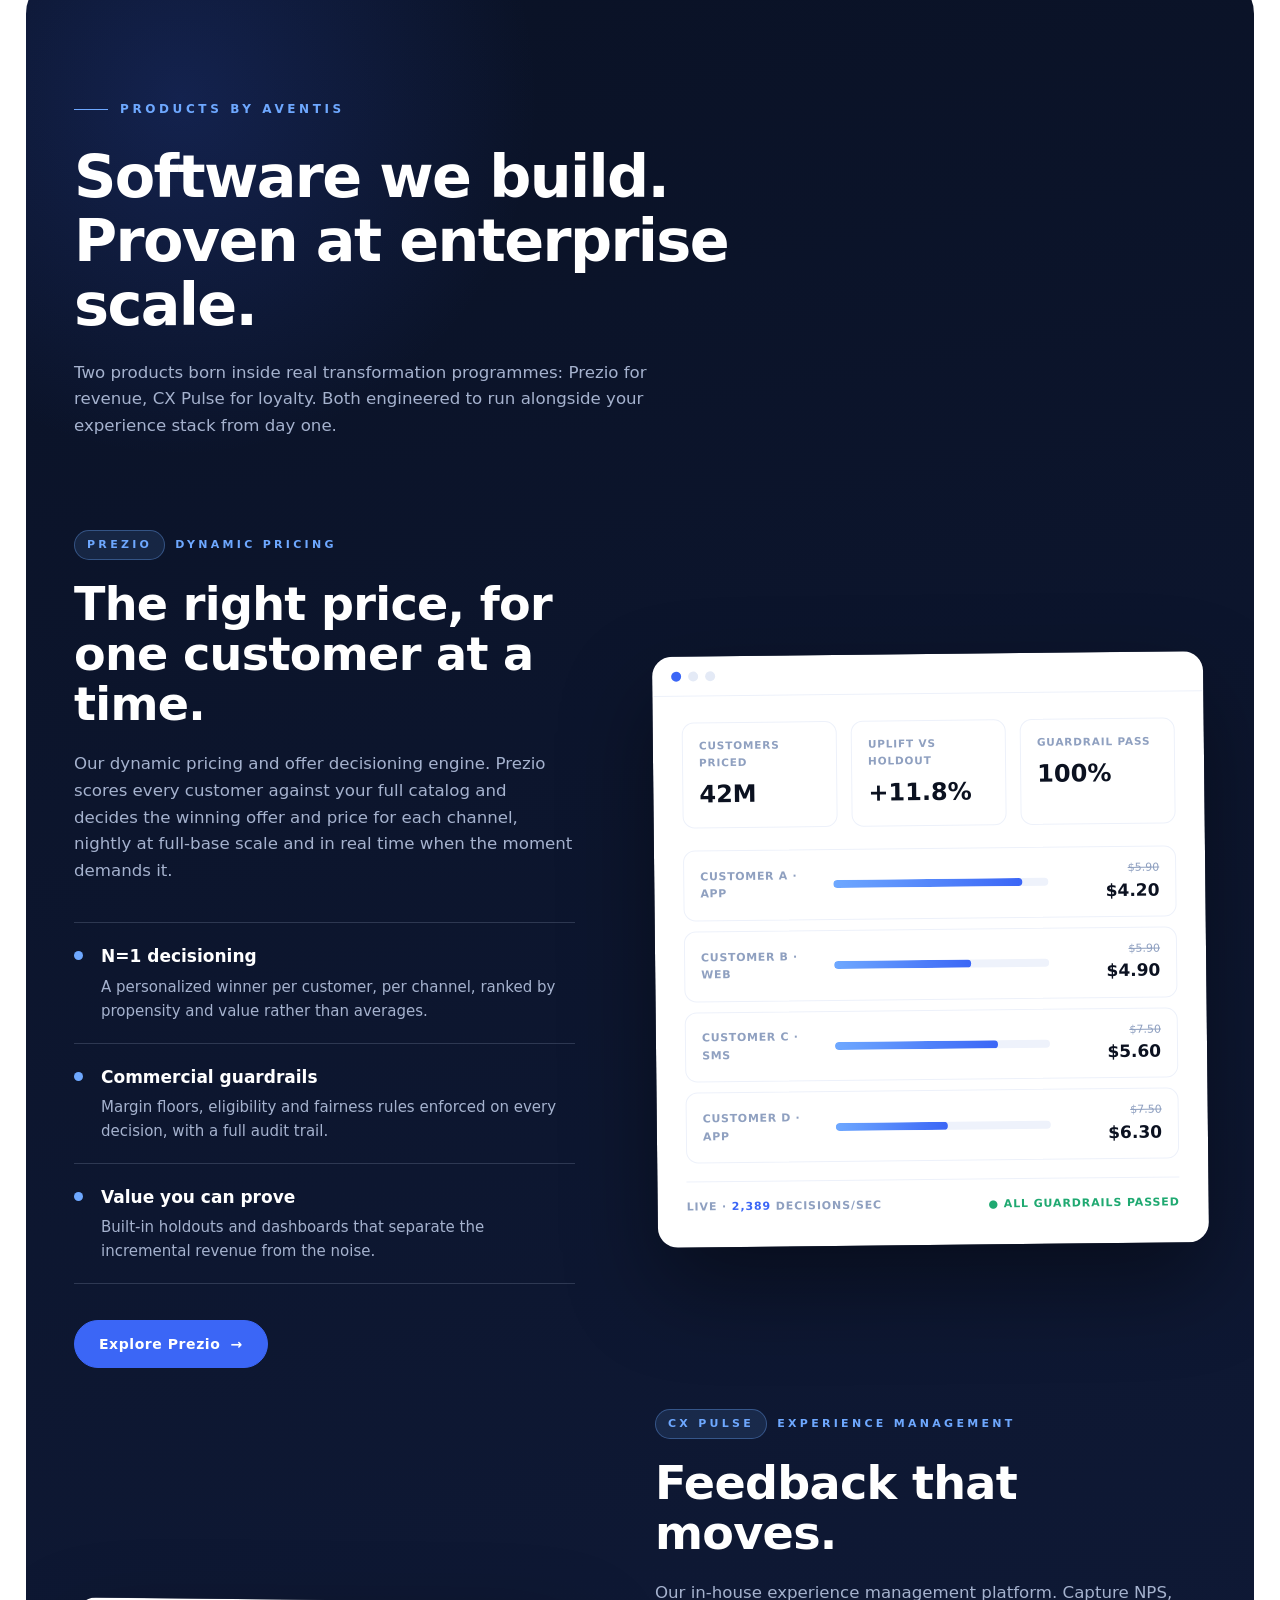
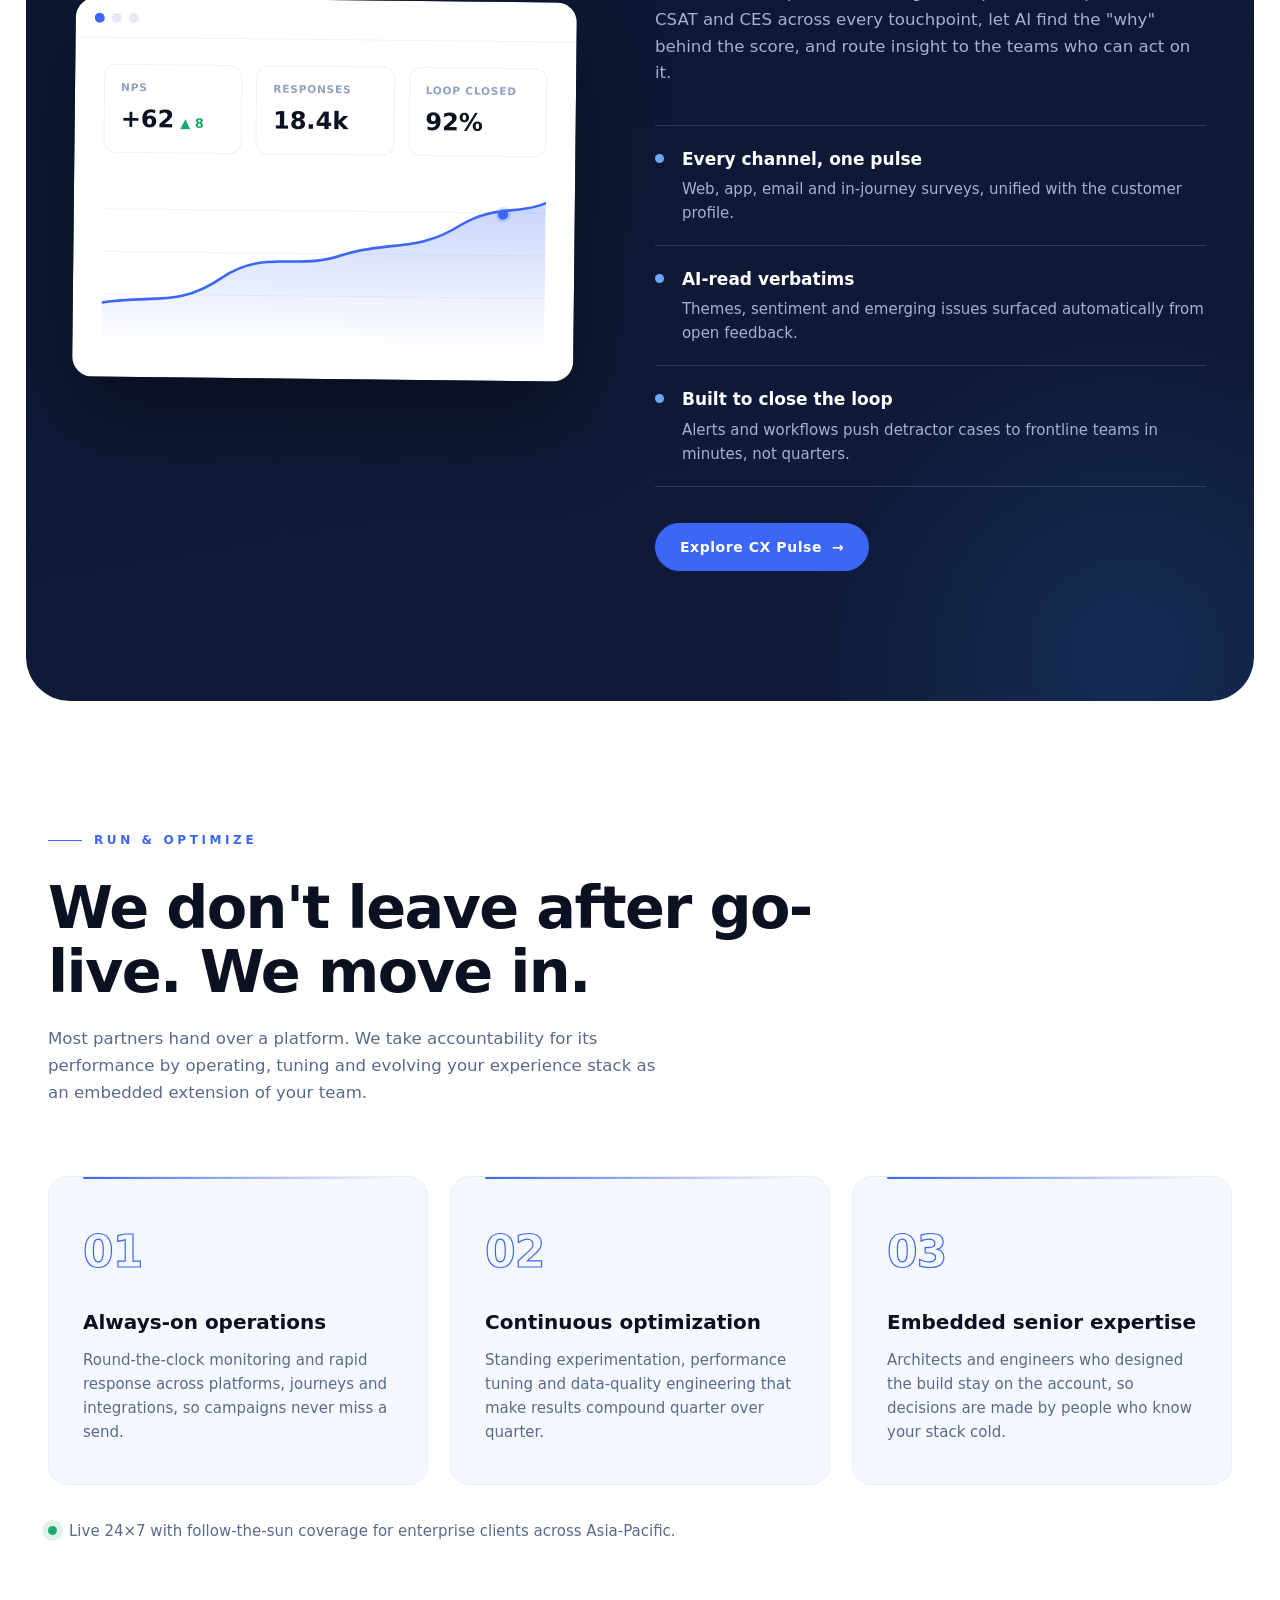
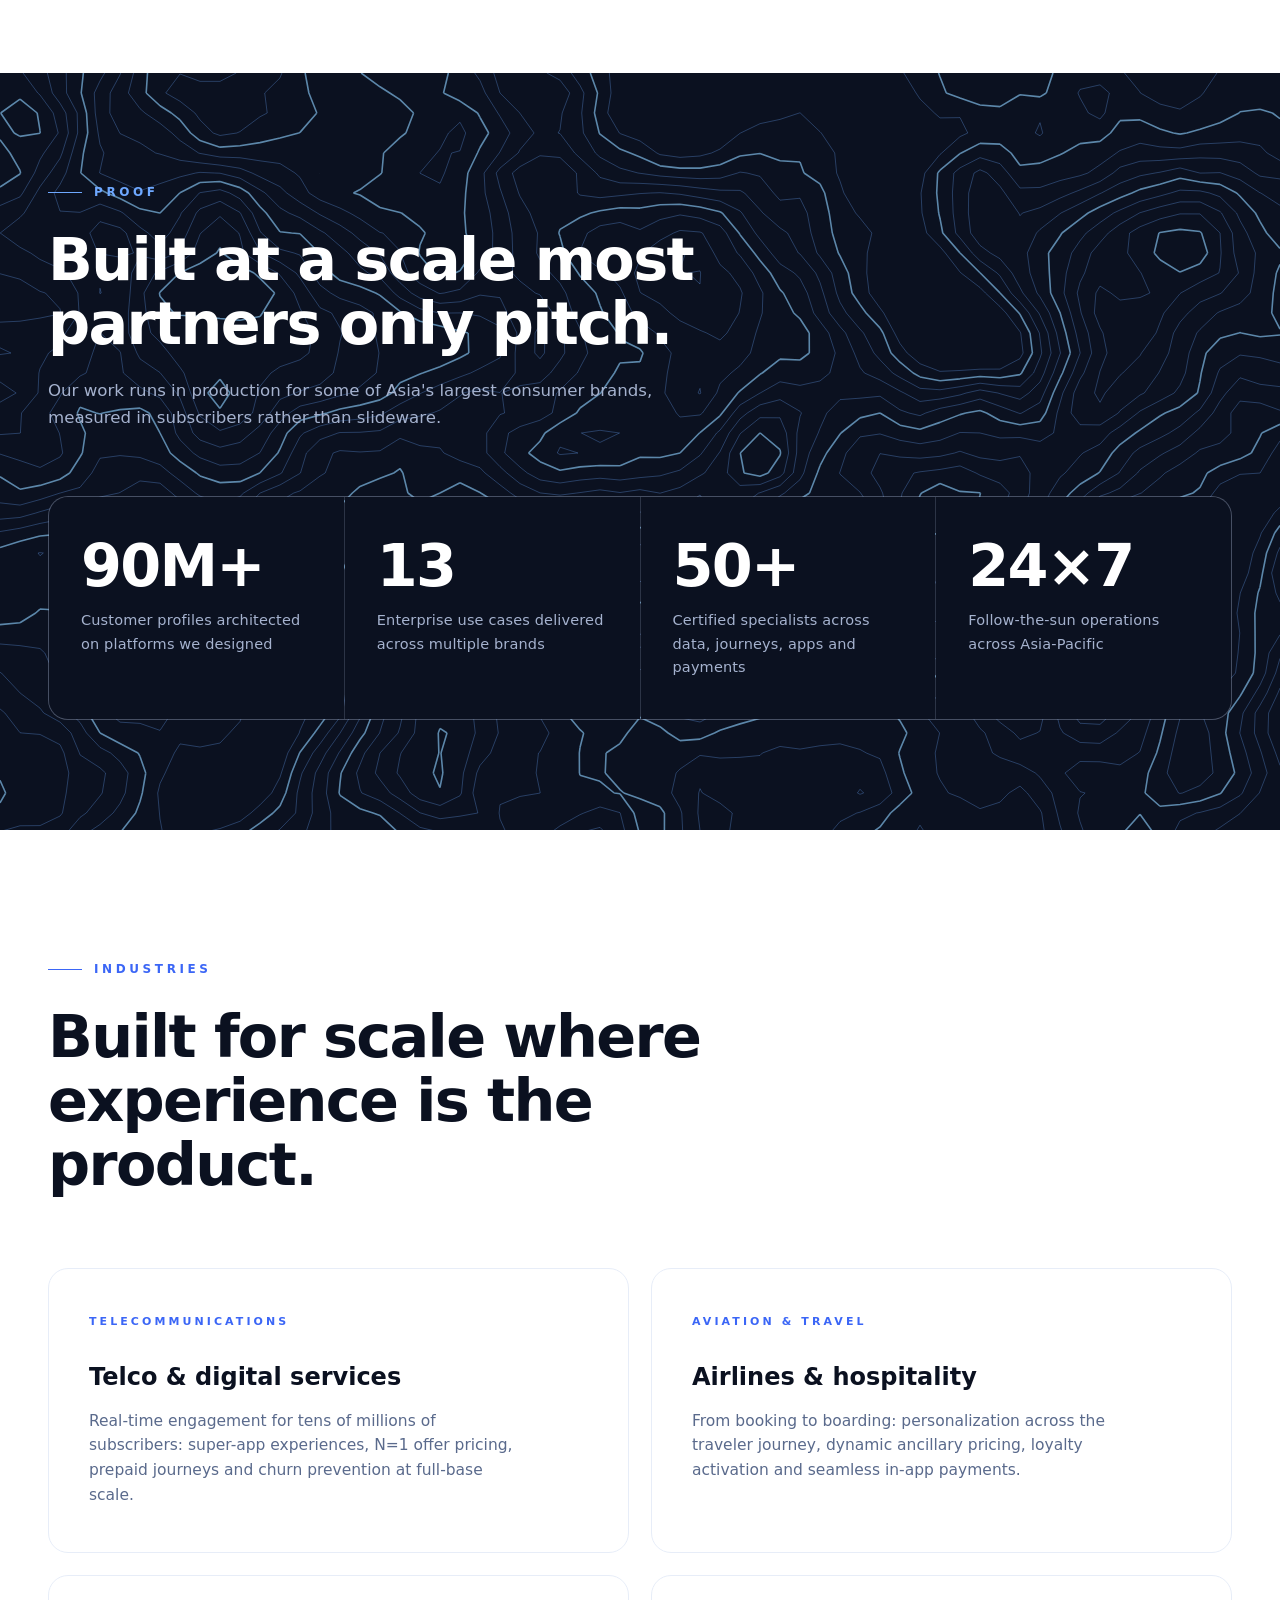
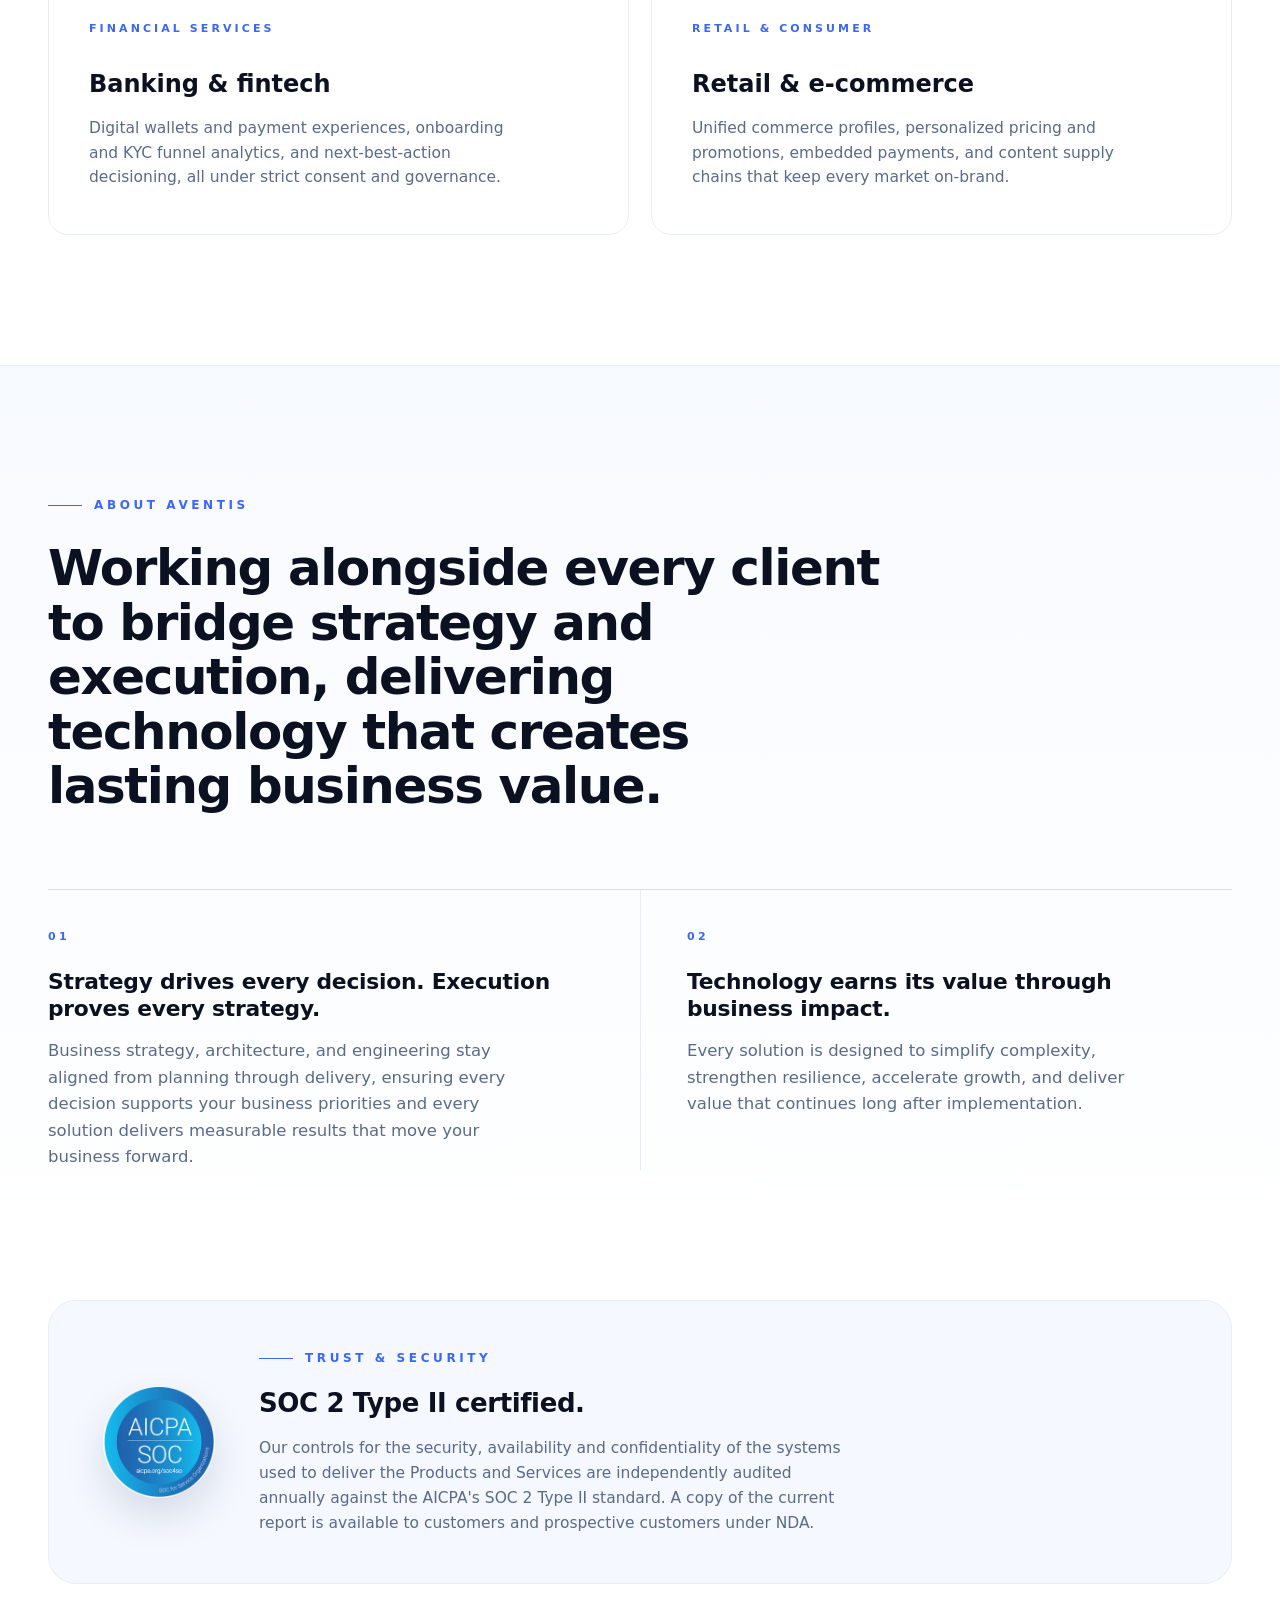
==== commit d5f9379b: "last edits" ====
--- a/index.html
+++ b/index.html
@@ -467,6 +467,22 @@
   .asc-step{position:relative;opacity:1 !important;transform:none !important}
   .ascent{height:auto}
   .ascent-sticky{position:relative;height:auto;padding:80px 20px}
+}
+
+/* ---------- Cookie consent banner ---------- */
+.cookie-banner{position:fixed;left:20px;right:20px;bottom:20px;z-index:999;max-width:920px;margin:0 auto;background:#fff;border:1px solid var(--line);border-radius:18px;box-shadow:0 24px 60px rgba(23,42,96,.16);padding:22px 26px;display:flex;align-items:center;gap:24px;transform:translateY(140%);opacity:0;transition:transform .5s cubic-bezier(.16,1,.3,1),opacity .5s ease;}
+.cookie-banner.show{transform:translateY(0);opacity:1}
+.cookie-banner p{font-size:14px;line-height:1.6;color:var(--muted);margin:0}
+.cookie-banner p a{color:var(--blue);text-decoration:underline}
+.cookie-banner .ck-actions{display:flex;gap:10px;flex:none}
+.cookie-banner .ck-actions button{font-family:var(--display);font-weight:600;font-size:13.5px;border-radius:999px;padding:11px 20px;cursor:pointer;border:1px solid var(--line);background:#fff;color:var(--ink);white-space:nowrap;transition:background .2s,border-color .2s,color .2s}
+.cookie-banner .ck-actions button:hover{border-color:var(--blue)}
+.cookie-banner .ck-actions .ck-accept{background:var(--ink);border-color:var(--ink);color:#fff}
+.cookie-banner .ck-actions .ck-accept:hover{background:var(--blue);border-color:var(--blue)}
+@media(max-width:640px){
+  .cookie-banner{flex-direction:column;align-items:stretch;text-align:left;padding:20px;left:14px;right:14px;bottom:14px}
+  .cookie-banner .ck-actions{width:100%}
+  .cookie-banner .ck-actions button{flex:1}
 }
 </style>
 </head>
@@ -1267,5 +1283,33 @@
 }
 })();
 </script>
+<div class="cookie-banner" id="cookie-banner" role="dialog" aria-live="polite" aria-label="Cookie consent">
+  <p>We use cookies to improve your experience and analyze site traffic. Read our <a href="legal.html">Legal &amp; Privacy</a> page to learn more.</p>
+  <div class="ck-actions">
+    <button type="button" class="ck-decline" id="ck-decline">Decline</button>
+    <button type="button" class="ck-accept" id="ck-accept">Accept</button>
+  </div>
+</div>
+<script>
+(function(){
+  try{
+    var KEY='aventis-cookie-consent';
+    var saved=localStorage.getItem(KEY);
+    var banner=document.getElementById('cookie-banner');
+    if(!banner) return;
+    if(!saved){
+      setTimeout(function(){ banner.classList.add('show'); }, 600);
+    }
+    function setConsent(v){
+      try{ localStorage.setItem(KEY, v); }catch(e){}
+      banner.classList.remove('show');
+    }
+    var a=document.getElementById('ck-accept'), d=document.getElementById('ck-decline');
+    if(a) a.addEventListener('click', function(){ setConsent('accepted'); });
+    if(d) d.addEventListener('click', function(){ setConsent('declined'); });
+  }catch(e){}
+})();
+</script>
+
 </body>
 </html>
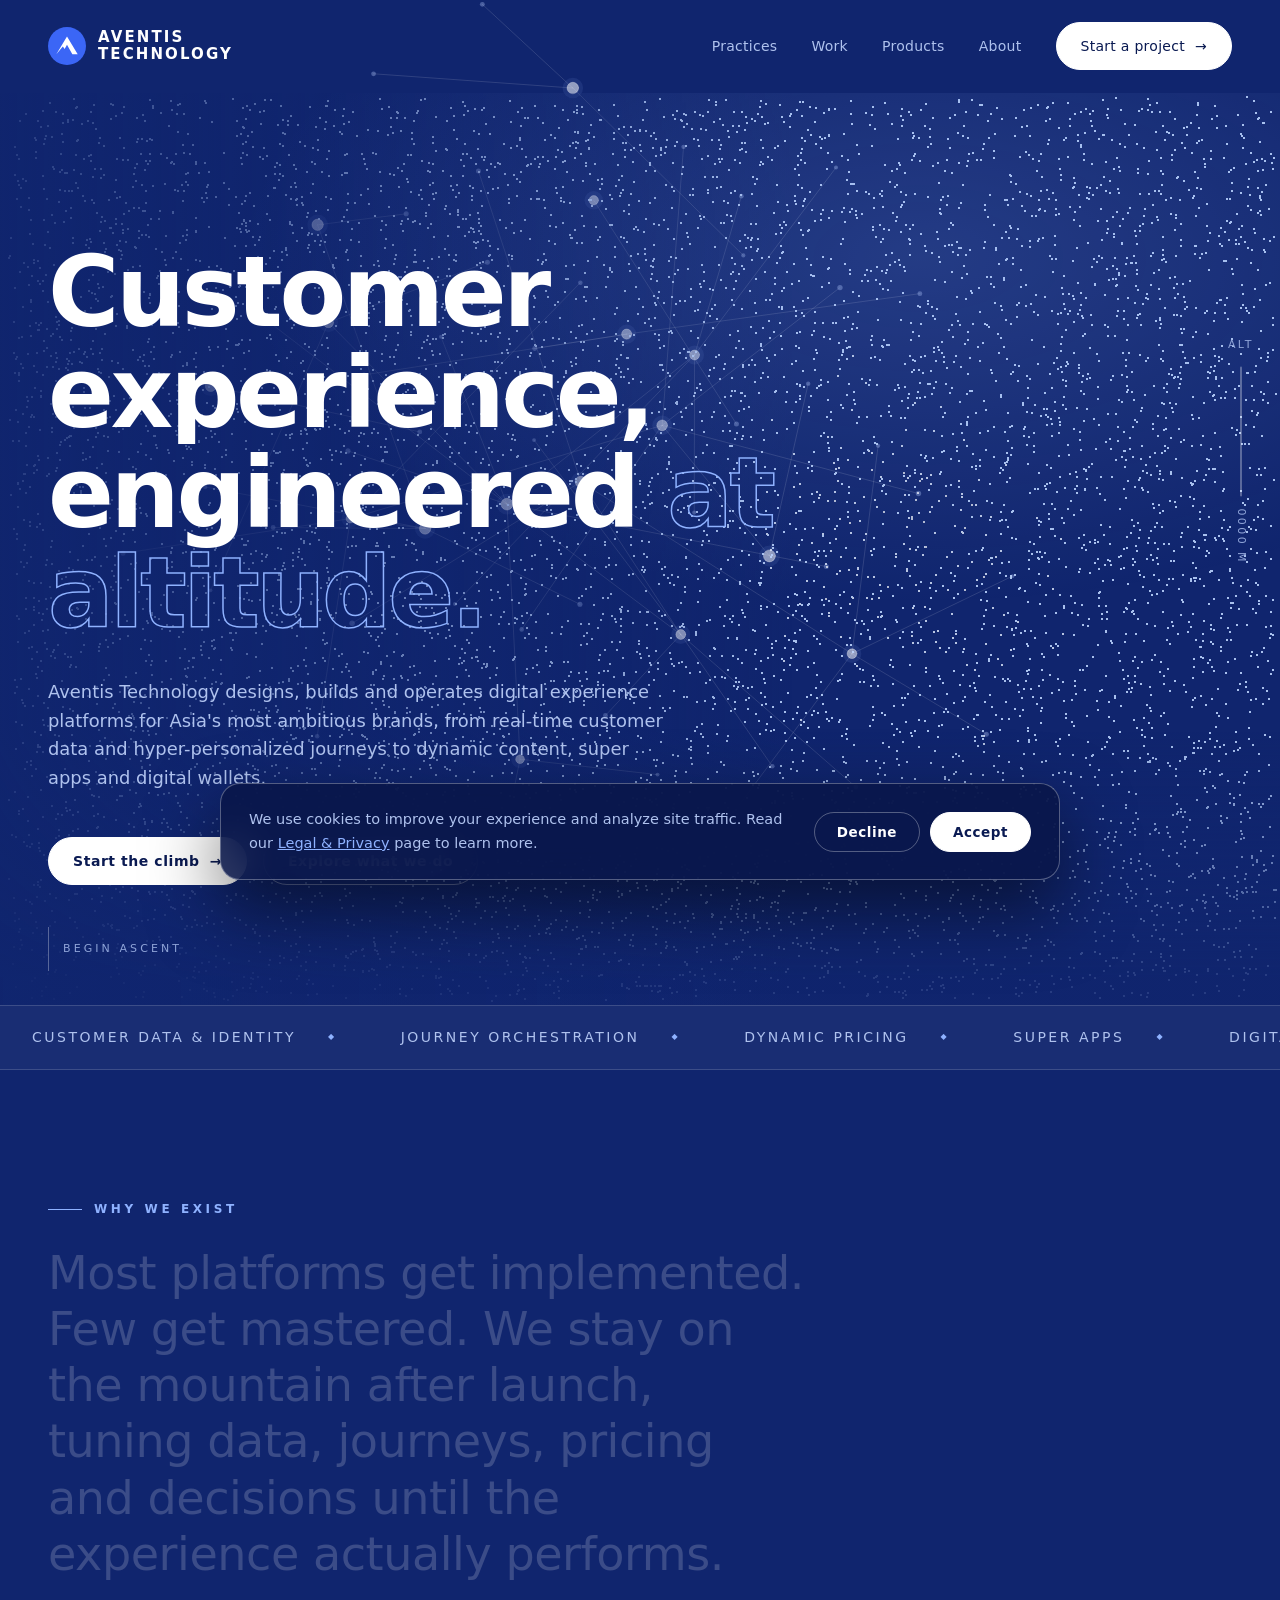
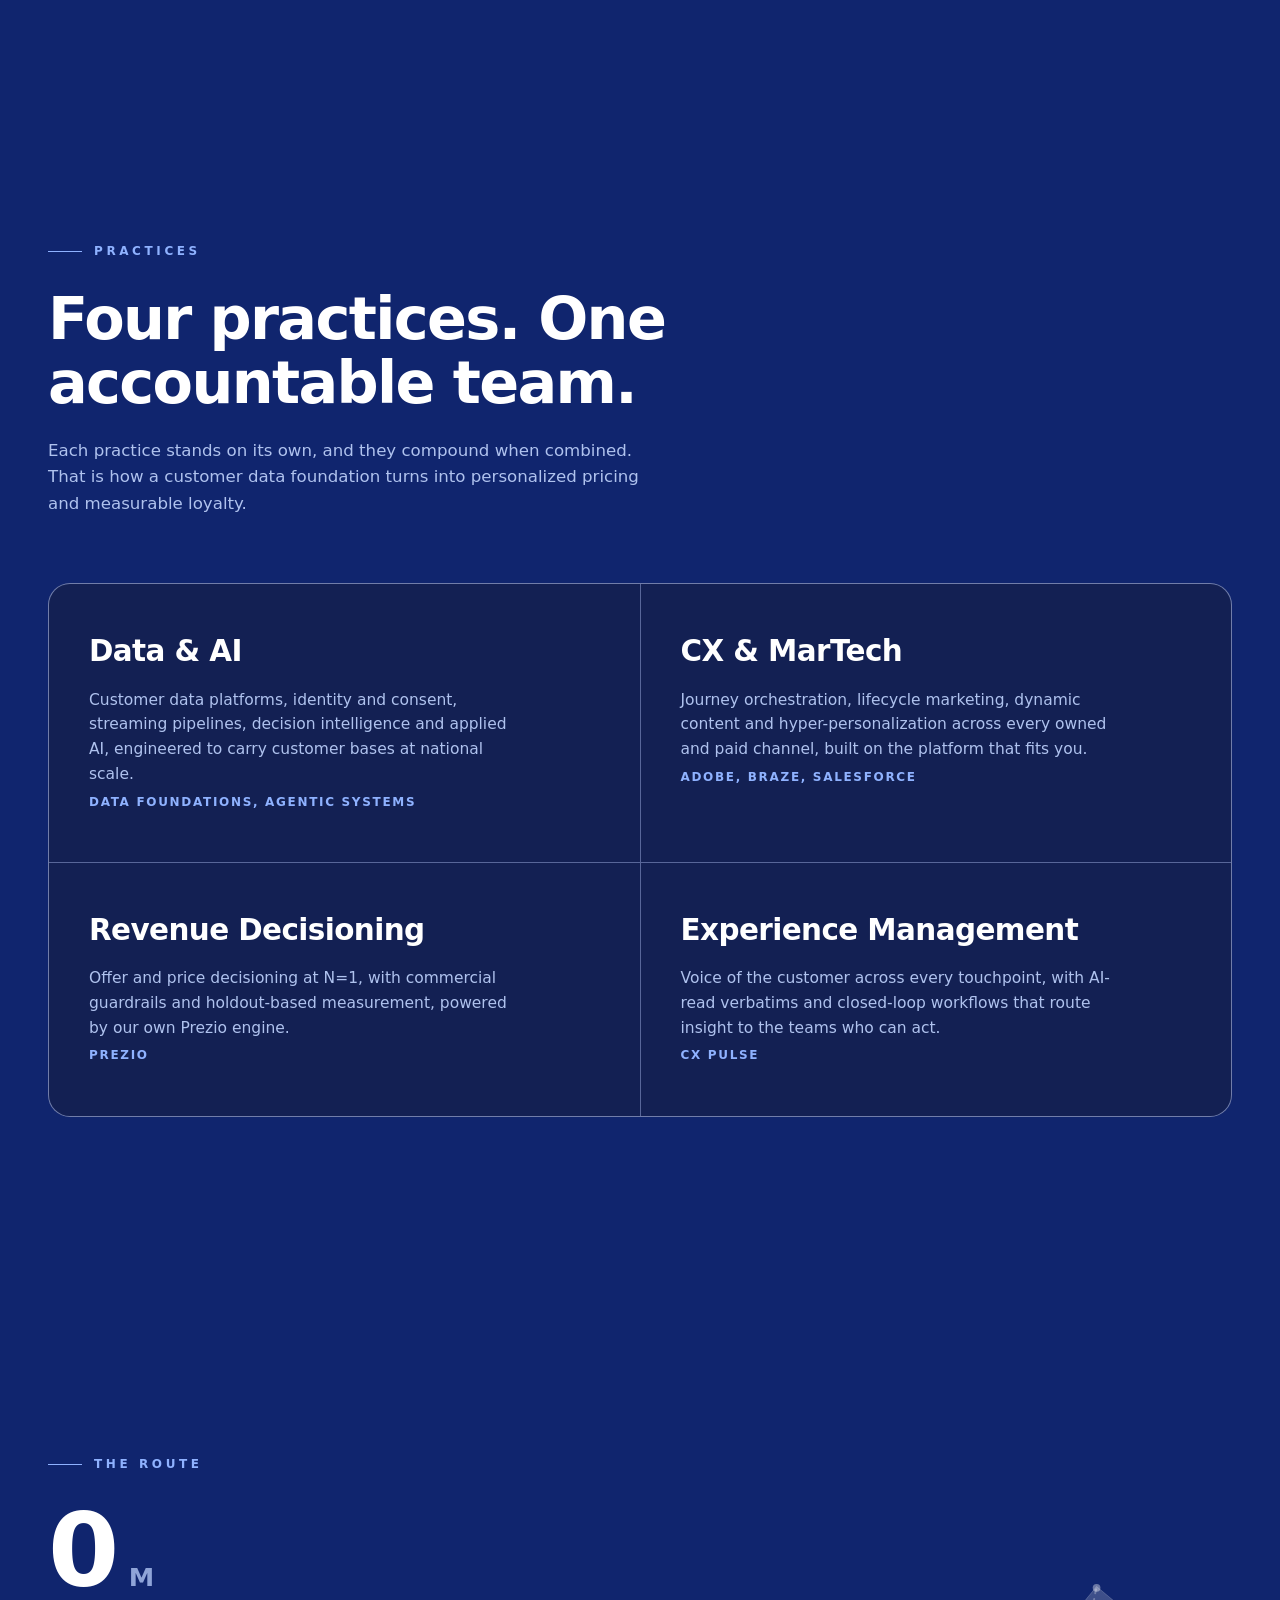
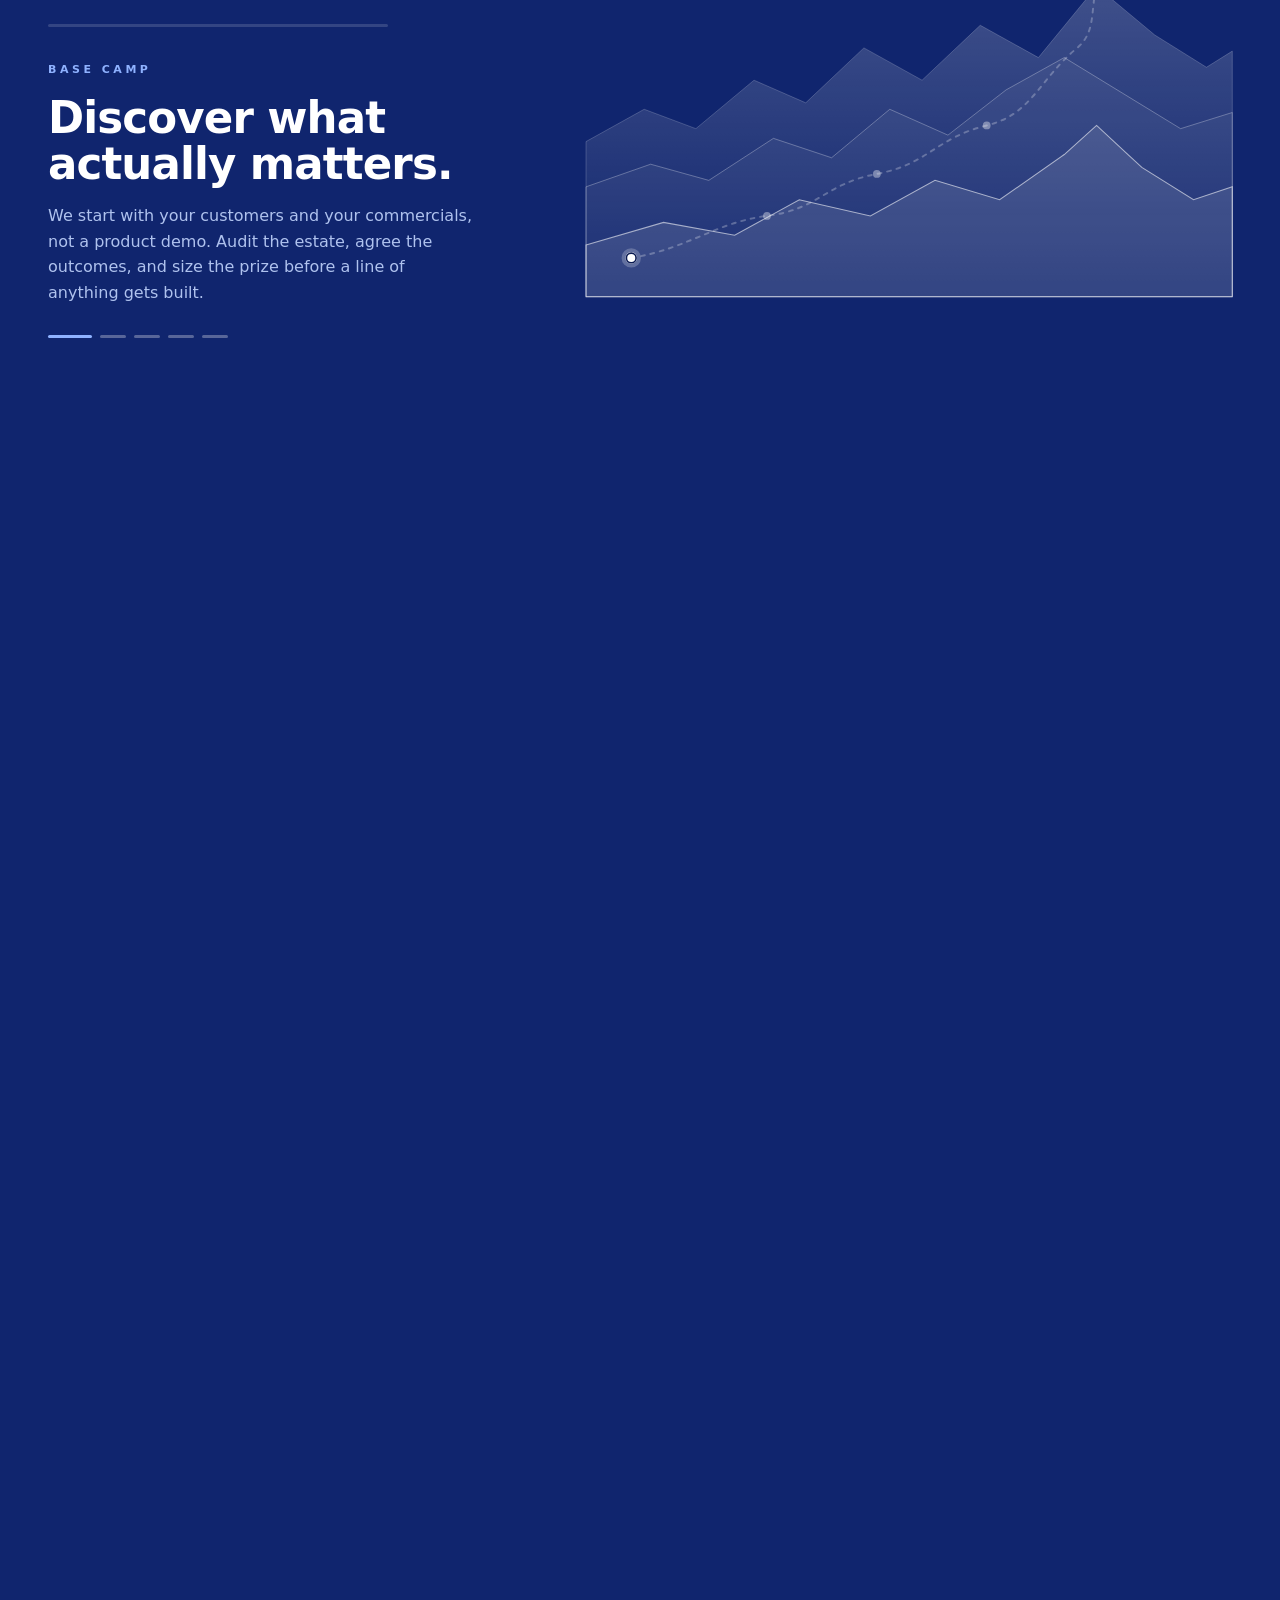
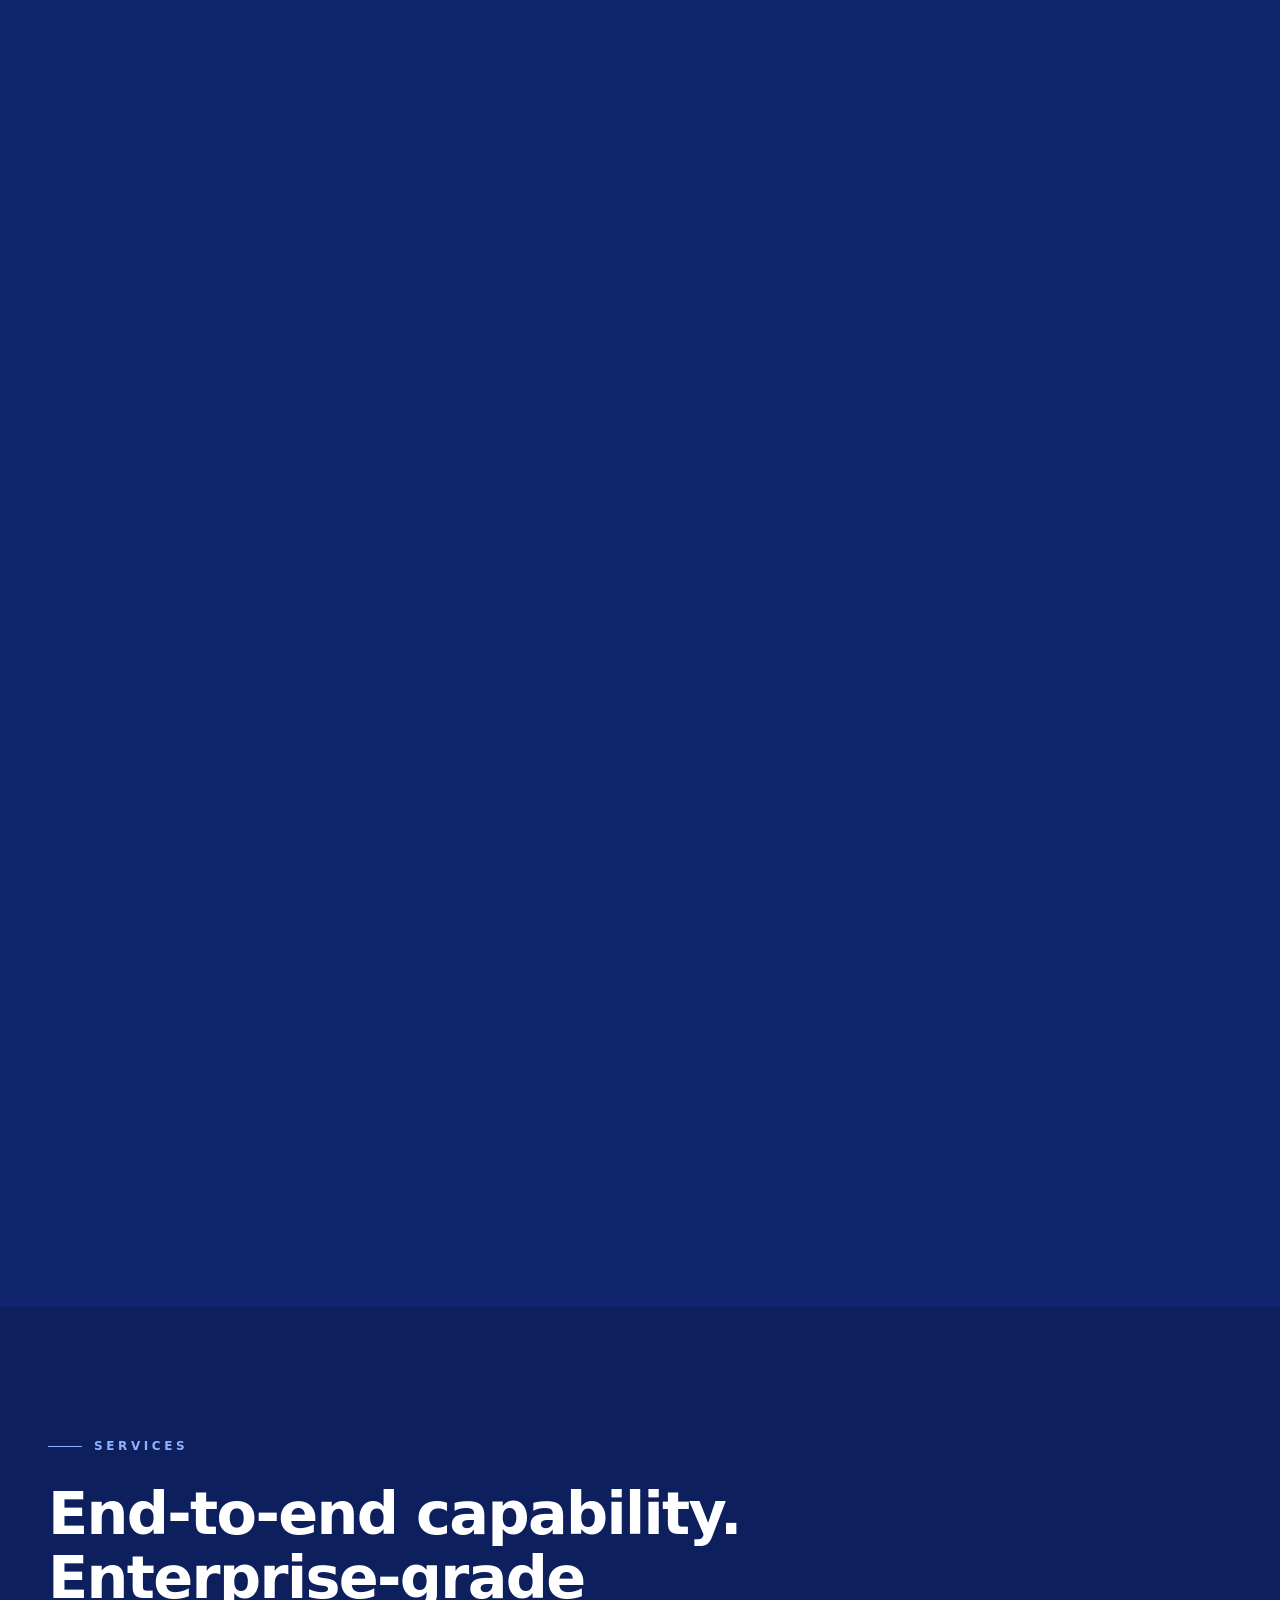
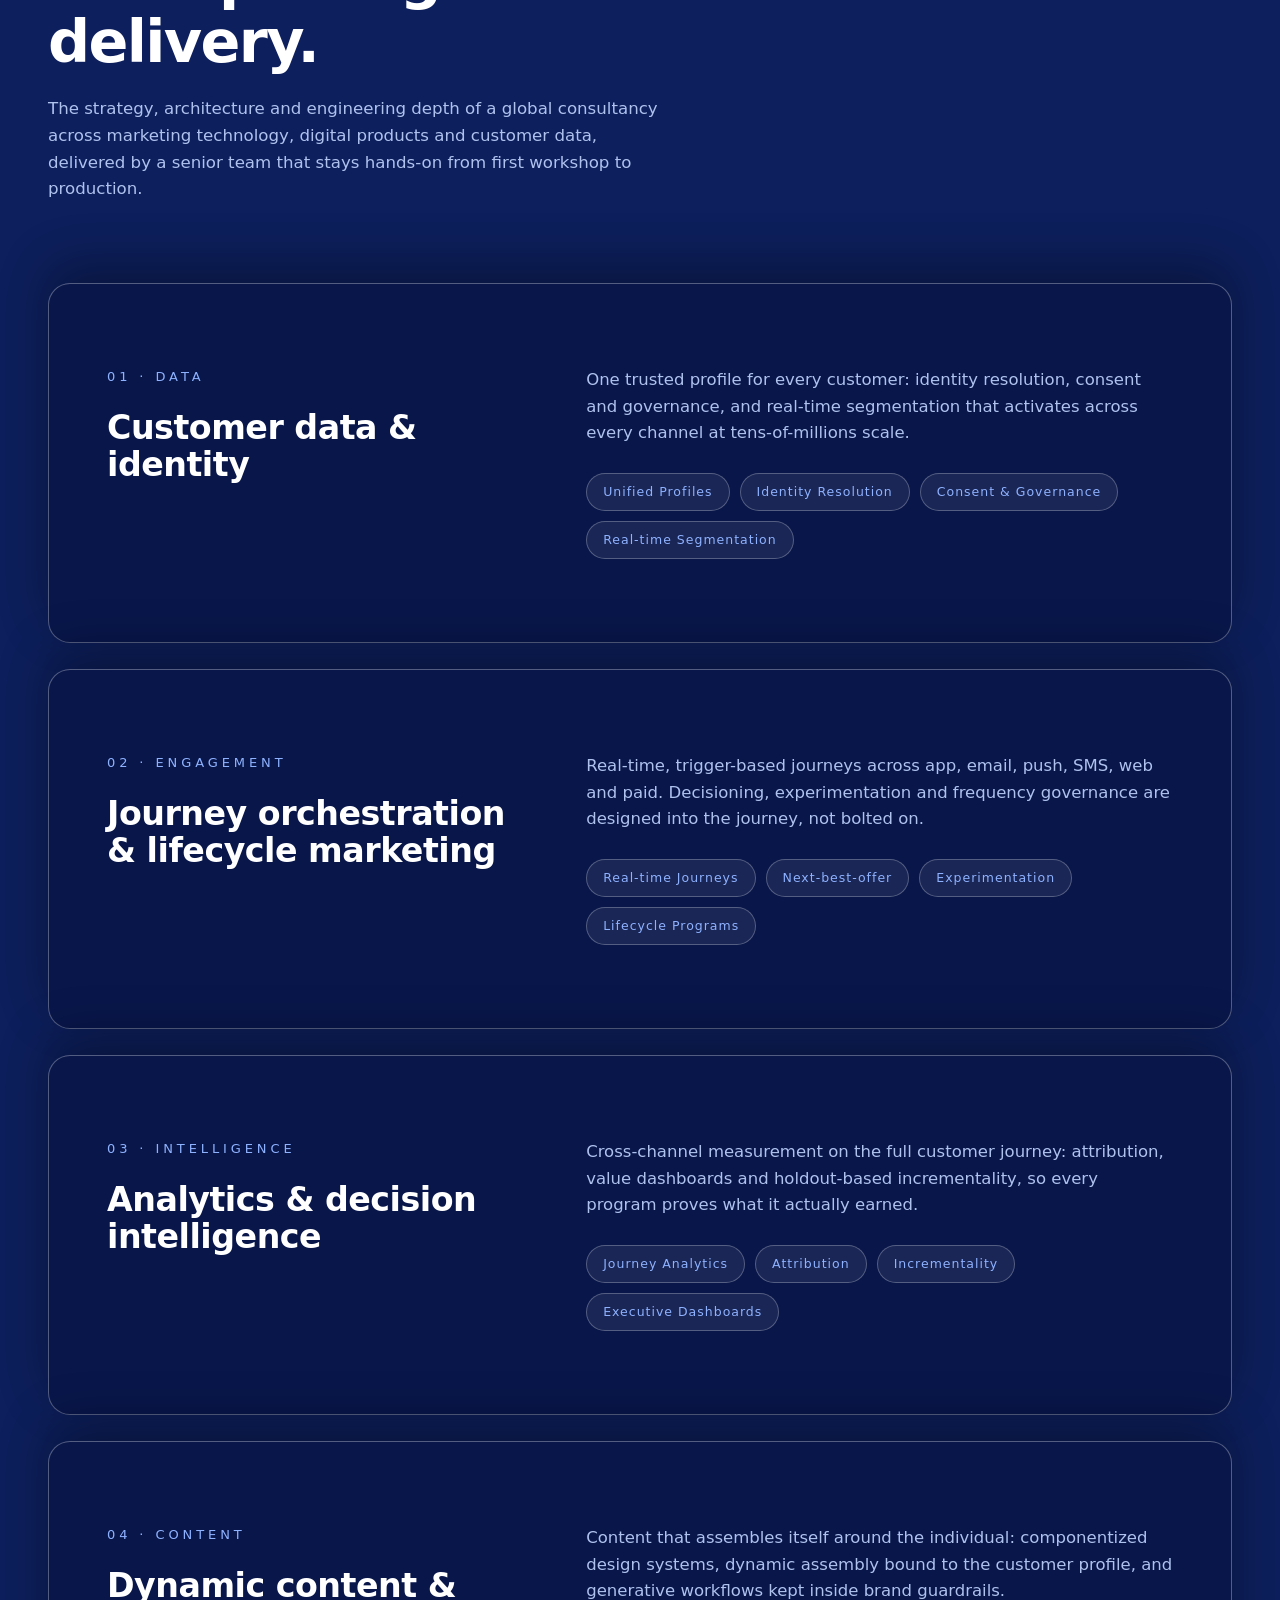
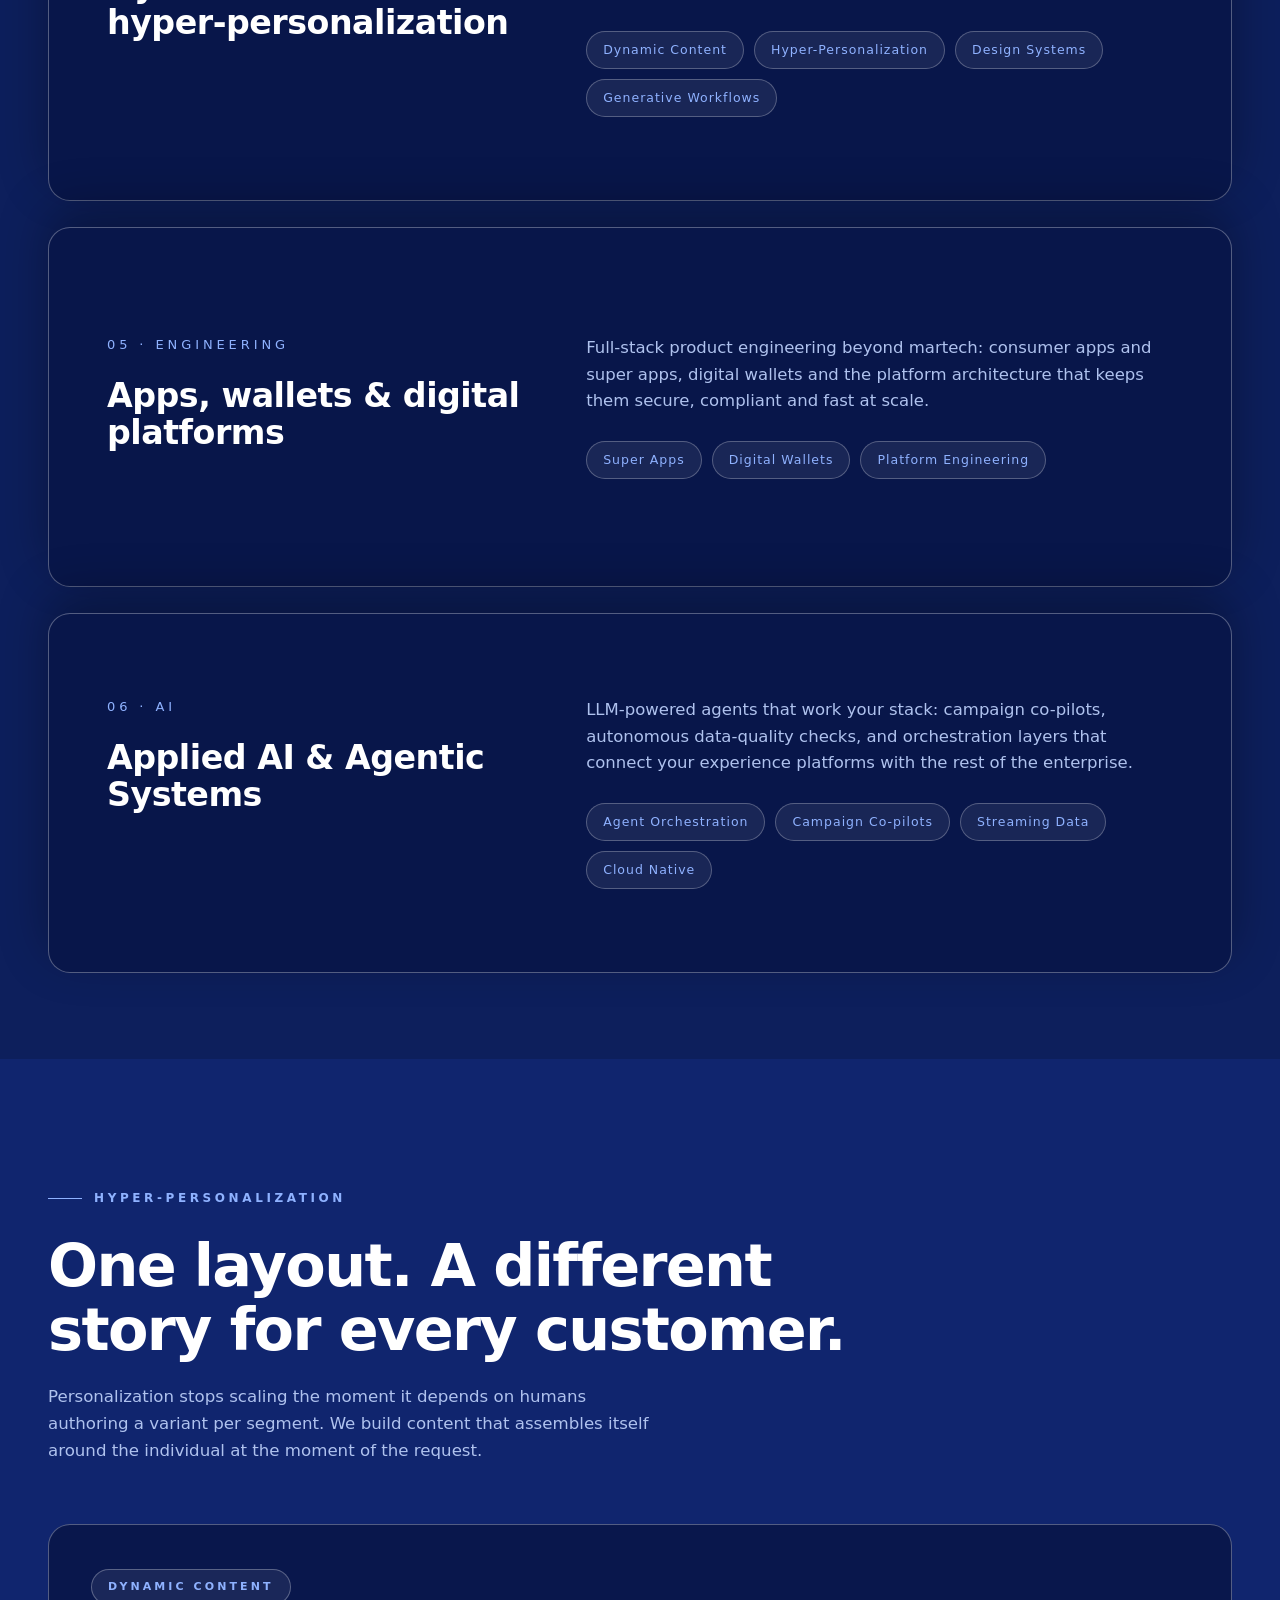
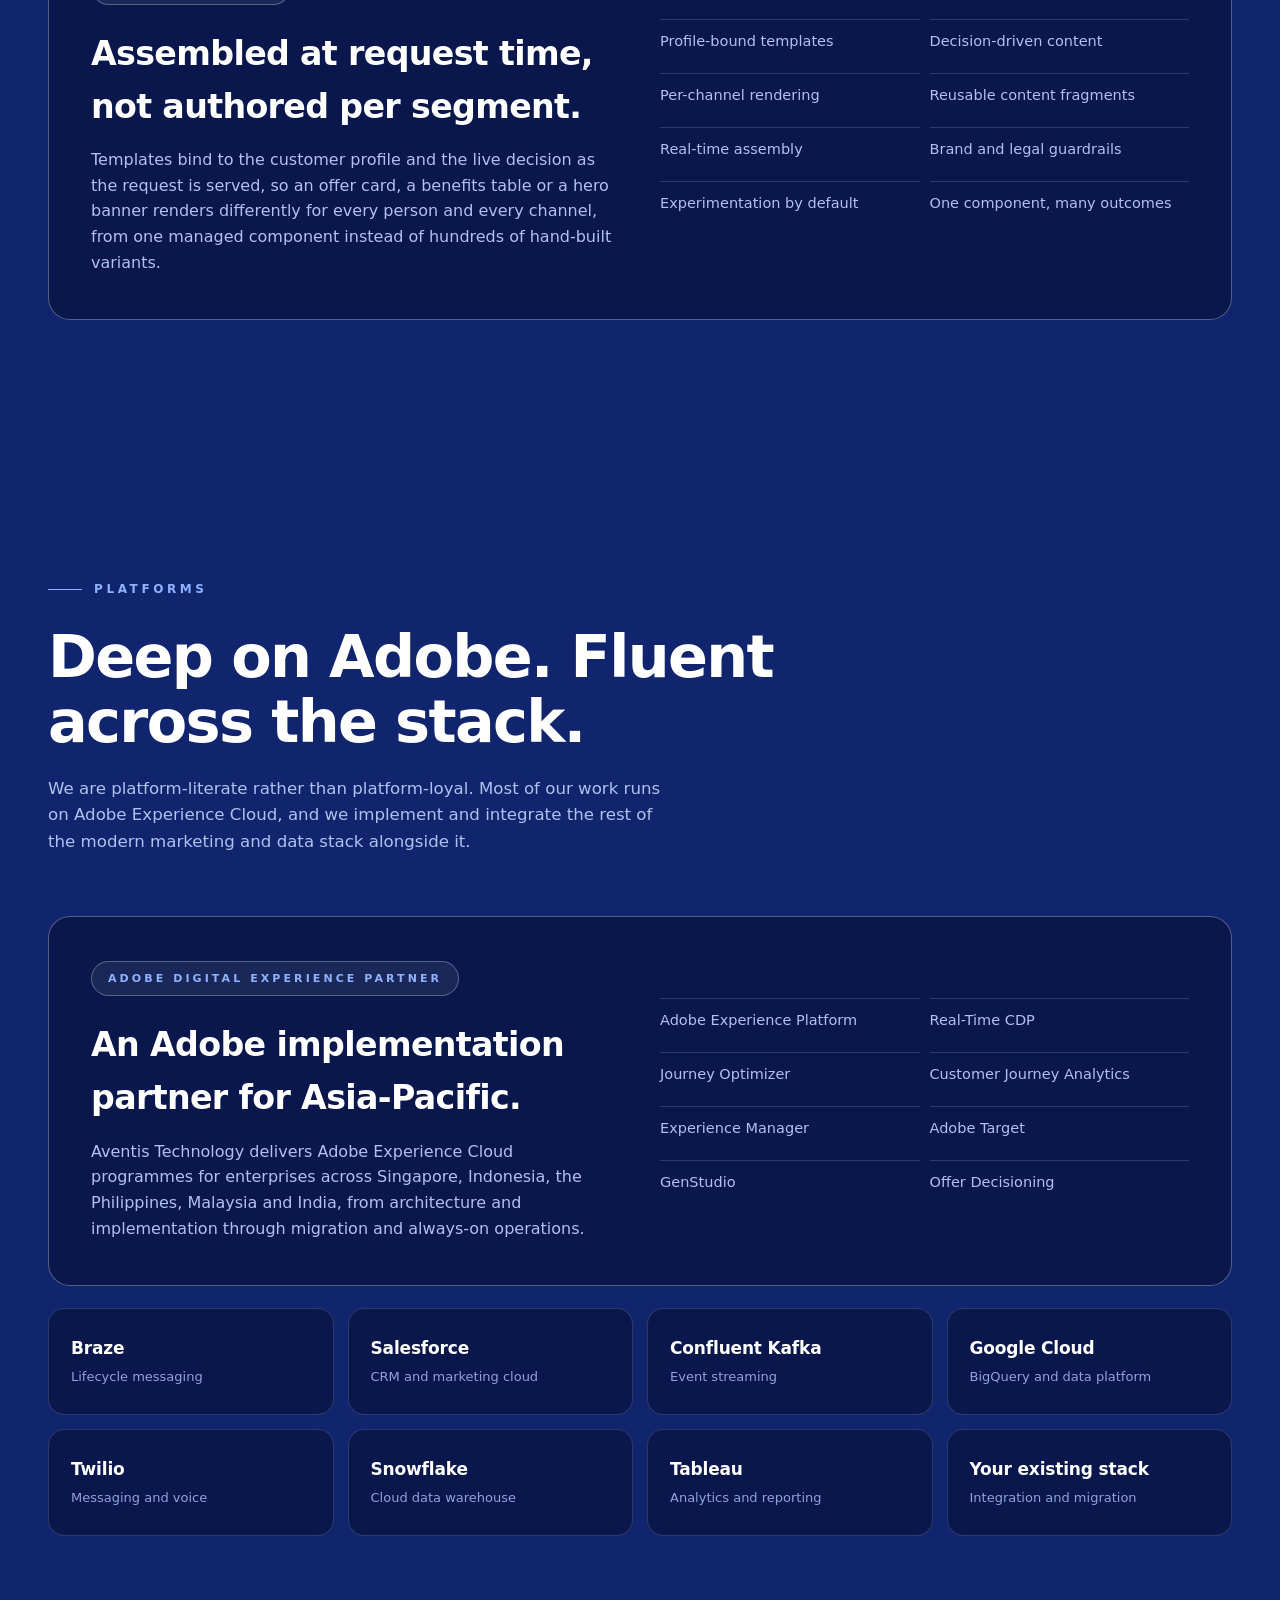
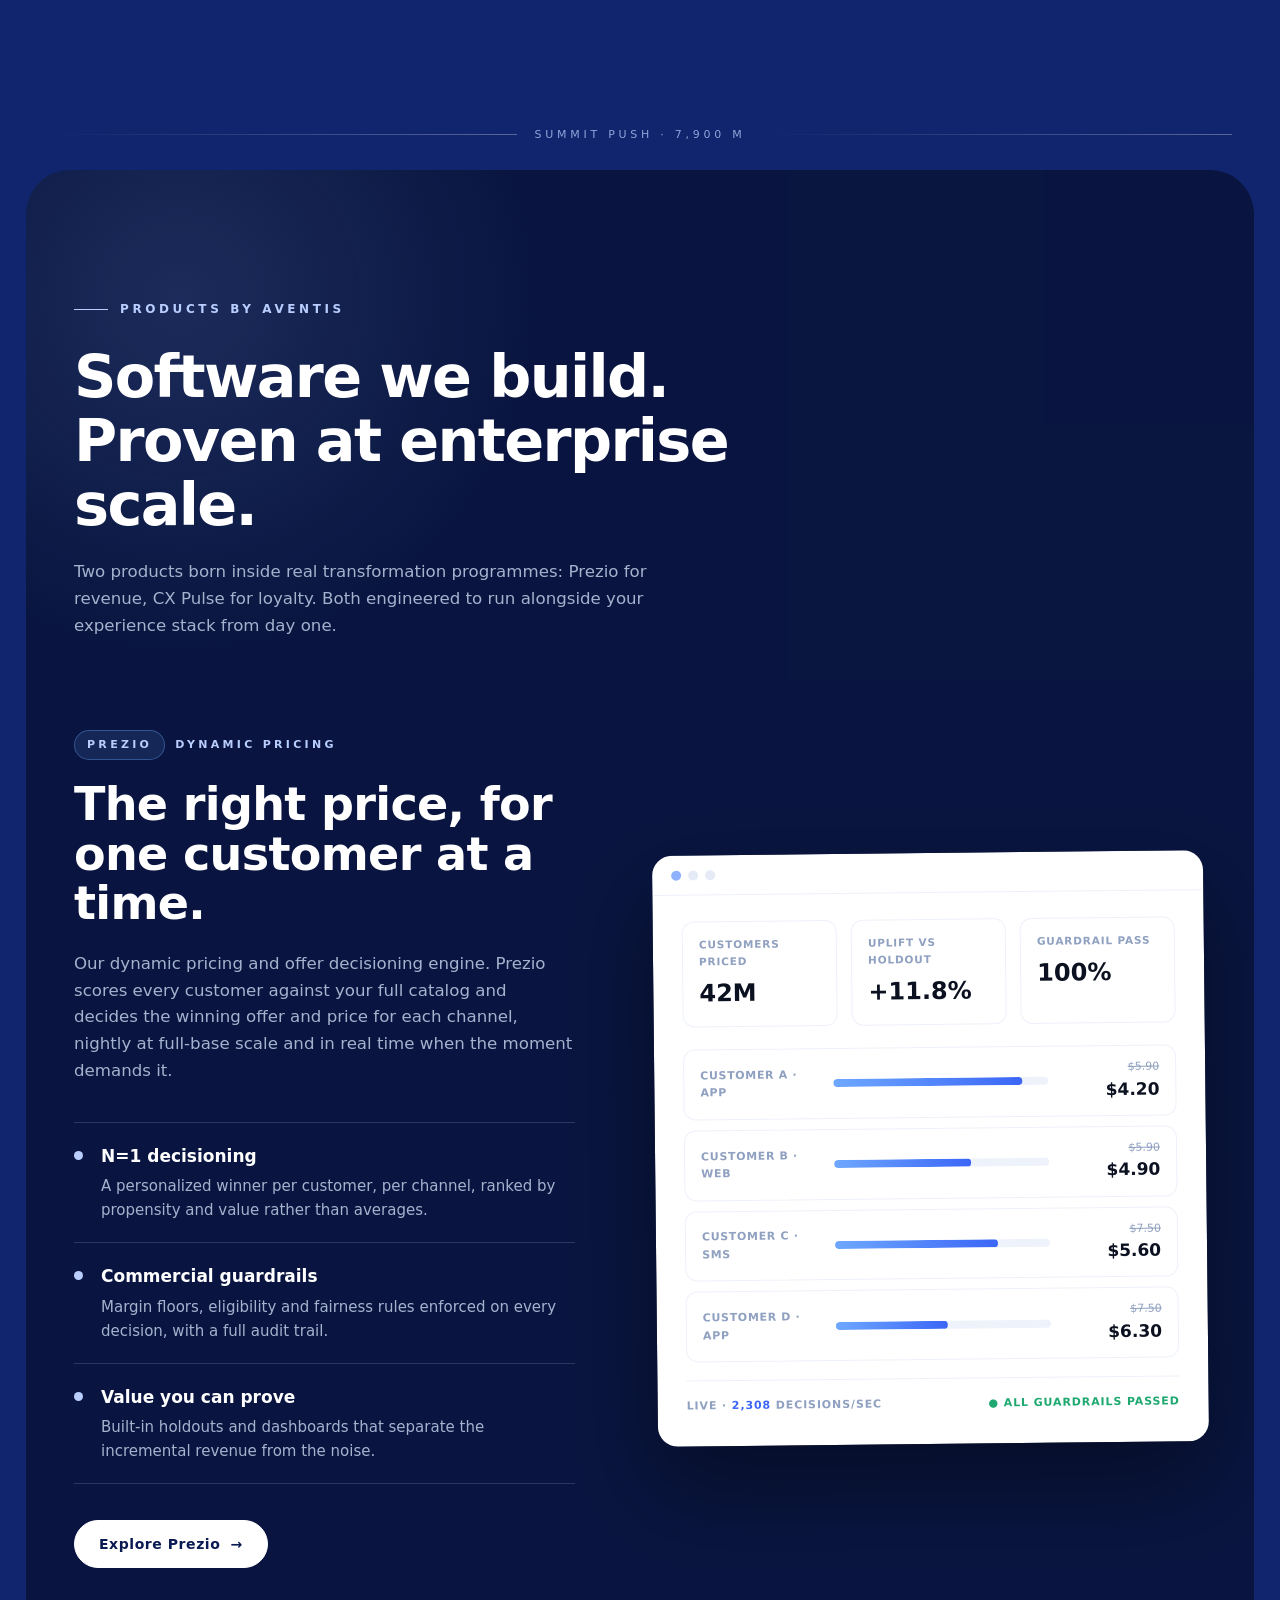
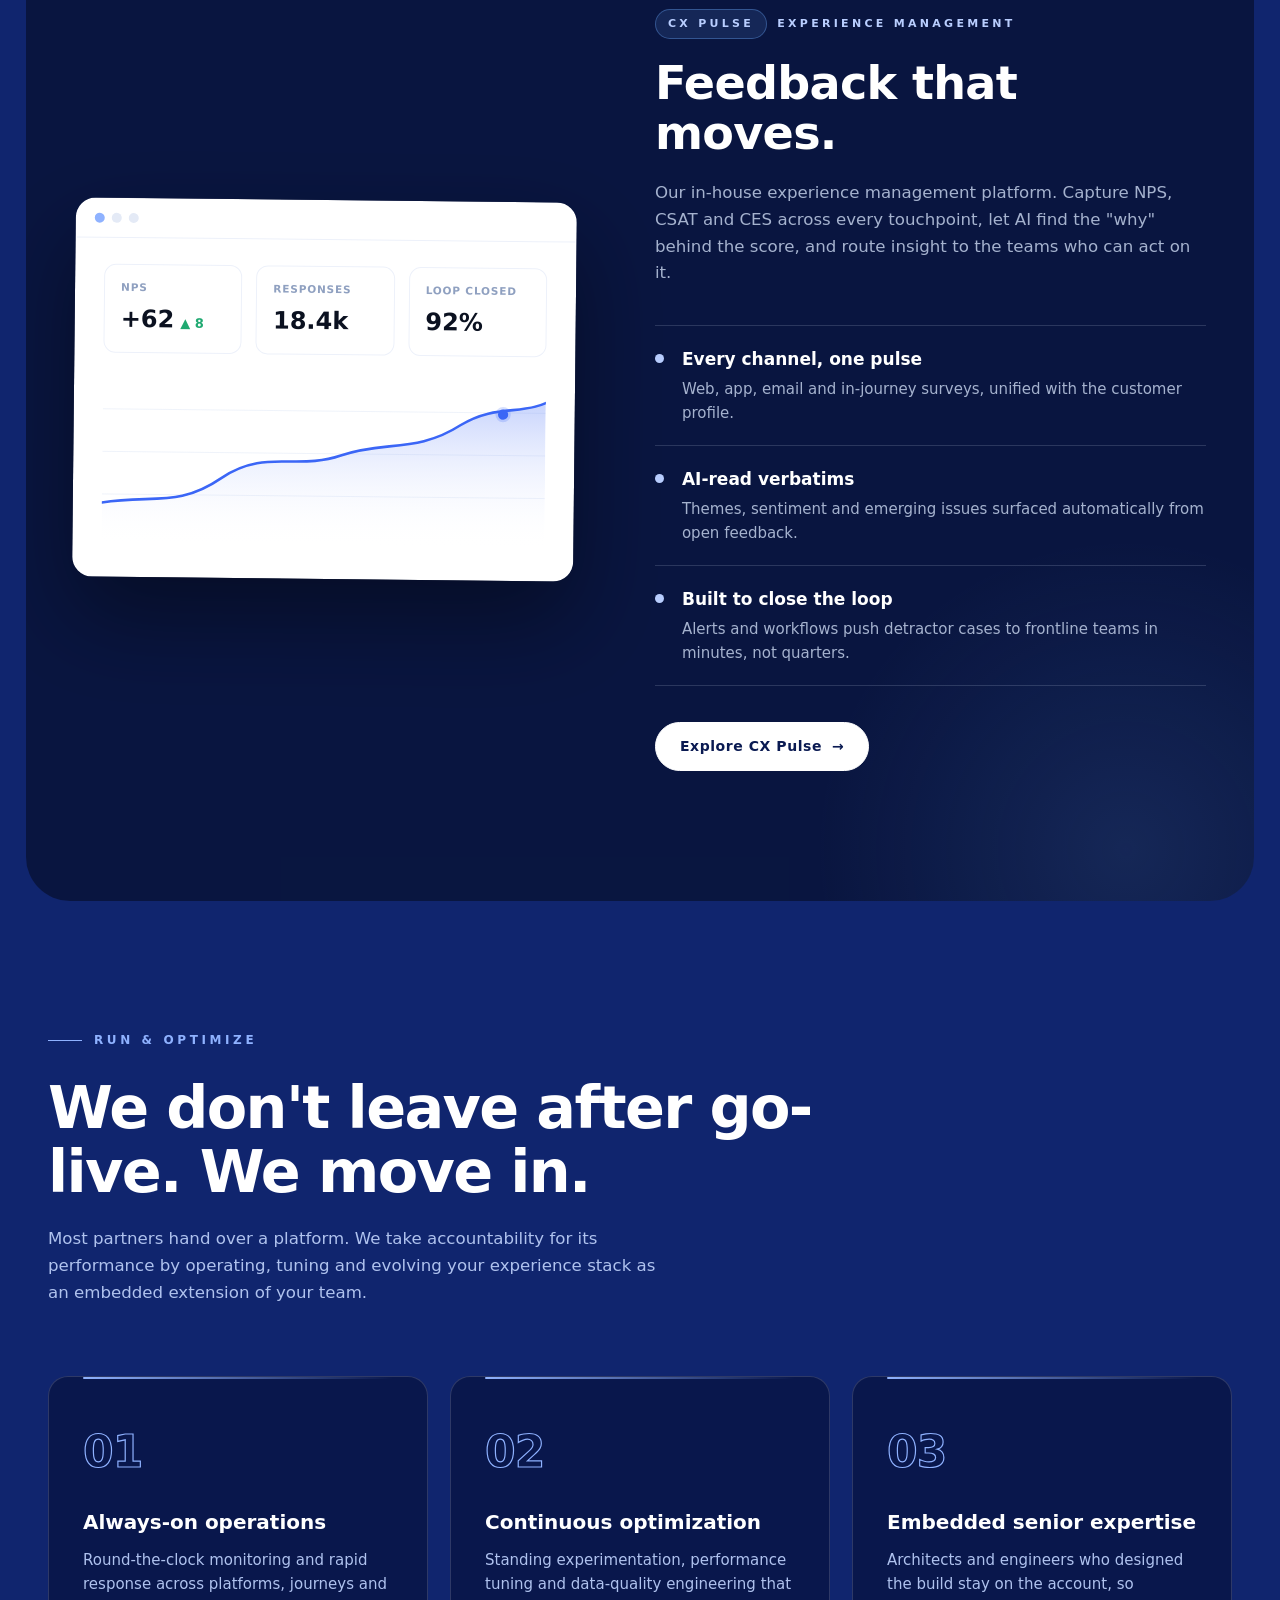
==== commit 19d75e9d: "New theme edits (dark)" ====
--- a/index.html
+++ b/index.html
@@ -3,26 +3,35 @@
 <head>
 <meta charset="UTF-8">
 <meta name="viewport" content="width=device-width, initial-scale=1.0">
-<title>Aventis Technology | Customer Experience, Engineered at Altitude</title>
-<meta name="description" content="Aventis Technology is a Singapore digital experience and engineering partner. We design, build and operate customer data platforms, journeys, super apps, wallets, payments and dynamic pricing for Asia's most ambitious brands.">
+<title>Adobe Implementation Partner in APAC | Aventis Technology</title>
+<meta name="description" content="Aventis Technology is an Adobe implementation partner headquartered in Singapore, serving enterprises across APAC. We implement Adobe Experience Platform, Real-Time CDP, Journey Optimizer, Customer Journey Analytics and Experience Manager, alongside Braze and Salesforce, plus dynamic pricing, data and AI engineering.">
+<link rel="canonical" href="https://www.aventistechnology.com/">
+<meta name="robots" content="index,follow,max-snippet:-1,max-image-preview:large">
+<meta property="og:type" content="website">
+<meta property="og:title" content="Adobe Implementation Partner in APAC | Aventis Technology">
+<meta property="og:description" content="Singapore-headquartered Adobe implementation partner delivering customer data, journey orchestration, dynamic pricing and experience management across Asia-Pacific.">
+<meta property="og:url" content="https://www.aventistechnology.com/">
 <link rel="preconnect" href="https://api.fontshare.com">
 <link href="https://api.fontshare.com/v2/css?f[]=switzer@300,400,500,600,700&display=swap" rel="stylesheet">
 <link rel="icon" type="image/svg+xml" href='data:image/svg+xml,<svg xmlns="http://www.w3.org/2000/svg" viewBox="0 0 64 64"><circle cx="32" cy="32" r="32" fill="%233B66F6"/><path d="M14 46 L32 16 L50 46 L41 46 L32 30 L28 37 L25 33 Z" fill="white"/></svg>'>
 <style>
 :root{
-  --bg:#FFFFFF;
-  --bg-soft:#F5F8FE;
-  --panel:#FFFFFF;
-  --navy:#0A1226;
-  --navy-2:#101B3A;
-  --blue:#3B66F6;
-  --blue-soft:#6EA8FF;
-  --cyan:#2E8FE8;
-  --ink:#0B1120;
-  --muted:#5A6A8C;
-  --muted-2:#8FA0C0;
-  --line:#E7EDF8;
-  --line-strong:#D5DFF1;
+  --bg:#10256E;
+  --bg-soft:#16307F;
+  --panel:#193589;
+  --deep:#0A1A52;
+  --navy:#0A1A52;
+  --navy-2:#0E2168;
+  --blue:#8FB2FF;
+  --blue-soft:#B9CEFF;
+  --cyan:#B9CEFF;
+  --ink:#FFFFFF;
+  --muted:#AFC2EE;
+  --muted-2:#8FA4D8;
+  --panel-solid:rgba(9,22,72,.86);
+  --panel-hover:rgba(18,38,104,.92);
+  --line:rgba(255,255,255,.15);
+  --line-strong:rgba(255,255,255,.30);
   --display:'Switzer','Inter',system-ui,-apple-system,sans-serif;
   --body:'Switzer','Inter',system-ui,-apple-system,sans-serif;
   --ease:cubic-bezier(.22,1,.36,1);
@@ -38,7 +47,7 @@
   -webkit-font-smoothing:antialiased;
   overflow-x:hidden;
 }
-::selection{background:var(--blue);color:#fff}
+::selection{background:#fff;color:#0A1A52}
 img,svg,canvas{max-width:100%}
 
 /* ---------- Preloader ---------- */
@@ -65,10 +74,6 @@
 @media(max-width:900px){#altimeter{display:none}}
 
 /* ---------- Cursor ---------- */
-#cursor{position:fixed;top:0;left:0;width:10px;height:10px;border-radius:50%;background:var(--blue);pointer-events:none;z-index:999;transform:translate(-50%,-50%);transition:width .25s,height .25s,opacity .3s;opacity:0;mix-blend-mode:multiply}
-#cursor.on{opacity:.75}
-#cursor.grow{width:52px;height:52px;opacity:.25}
-@media(hover:none){#cursor{display:none}}
 
 /* ---------- Nav ---------- */
 nav{
@@ -78,7 +83,7 @@
   transition:background .4s,backdrop-filter .4s,padding .4s,border-color .4s;
   border-bottom:1px solid transparent;
 }
-nav::before{content:"";position:absolute;inset:0;background:rgba(255,255,255,.82);backdrop-filter:blur(18px);-webkit-backdrop-filter:blur(18px);opacity:0;transition:opacity .4s;pointer-events:none;z-index:-1}
+nav::before{content:"";position:absolute;inset:0;background:rgba(11,28,88,.84);backdrop-filter:blur(18px);-webkit-backdrop-filter:blur(18px);opacity:0;transition:opacity .4s;pointer-events:none;z-index:-1}
 nav.scrolled::before{opacity:1}
 nav.scrolled{padding:14px 48px;border-color:var(--line)}
 .brand{display:flex;align-items:center;gap:12px;text-decoration:none;color:var(--ink)}
@@ -88,17 +93,17 @@
 .nav-links{display:flex;gap:34px;align-items:center}
 .nav-links a{color:var(--muted);text-decoration:none;font-size:14px;font-weight:500;letter-spacing:.02em;transition:color .25s}
 .nav-links a:hover,.nav-links a:focus-visible{color:var(--ink)}
-.nav-links a.btn,.nav-links a.btn:hover,.nav-links a.btn:focus-visible{color:#fff}
+.nav-links a.btn,.nav-links a.btn:hover,.nav-links a.btn:focus-visible{color:#0A1A52}
 .btn{
   display:inline-flex;align-items:center;gap:10px;
   font-family:var(--display);font-weight:600;font-size:14px;letter-spacing:.04em;
-  color:#fff;background:var(--blue);border:1px solid var(--blue);
+  color:#0A1A52;background:#FFFFFF;border:1px solid #FFFFFF;
   padding:12px 24px;border-radius:100px;text-decoration:none;
   transition:transform .3s var(--ease),box-shadow .3s,background .3s;
 }
-.btn:hover,.btn:focus-visible{transform:translateY(-2px);box-shadow:0 14px 36px rgba(59,102,246,.35);background:#2f57e0}
+.btn:hover,.btn:focus-visible{transform:translateY(-2px);box-shadow:0 16px 40px rgba(0,0,0,.32);background:#EAF0FF}
 .btn.ghost{background:transparent;border-color:var(--line-strong);color:var(--ink)}
-.btn.ghost:hover{border-color:var(--ink);box-shadow:none;background:rgba(11,17,32,.03)}
+.btn.ghost:hover{border-color:#fff;box-shadow:none;background:rgba(255,255,255,.10)}
 .btn .arr{transition:transform .3s var(--ease)}
 .btn:hover .arr{transform:translateX(4px)}
 #menu-toggle{display:none;background:none;border:0;color:var(--ink);font-size:26px;cursor:pointer}
@@ -112,11 +117,14 @@
 }
 
 /* ---------- Hero ---------- */
-header{position:relative;min-height:100svh;display:flex;align-items:center;overflow:hidden;background:linear-gradient(180deg,#FFFFFF 0%,#F2F7FF 100%)}
-#terrain{position:absolute;inset:0;width:100%;height:100%;display:block}
-.hero-fade{position:absolute;inset:0;background:
-  radial-gradient(1100px 560px at 72% 18%, rgba(59,102,246,.10), transparent 62%),
-  linear-gradient(to bottom, rgba(255,255,255,.55), rgba(255,255,255,0) 38%, rgba(255,255,255,.92) 94%);pointer-events:none}
+header{position:relative;min-height:100svh;display:flex;align-items:center;overflow:hidden}
+#hero-fx{position:absolute;inset:0;width:100%;height:100%;display:block;z-index:1;pointer-events:none;opacity:0;transition:opacity 1.8s var(--ease) .35s}
+body.ready #hero-fx{opacity:1}
+.hero-inner{z-index:3 !important}
+.hero-fade{z-index:2;position:absolute;inset:0;background:
+  radial-gradient(1100px 560px at 72% 18%, rgba(143,178,255,.16), transparent 62%),
+  linear-gradient(to right, rgba(16,37,110,.86) 0%, rgba(16,37,110,.30) 42%, rgba(16,37,110,0) 62%),
+  linear-gradient(to bottom, rgba(16,37,110,0) 70%, rgba(16,37,110,.85) 97%);pointer-events:none}
 .hero-inner{position:relative;z-index:2;padding:150px 48px 120px;max-width:1280px;margin:0 auto;width:100%}
 .eyebrow{
   display:inline-flex;align-items:center;gap:10px;
@@ -150,7 +158,7 @@
 @media(max-width:900px){.hero-inner{padding:130px 20px 120px}.scroll-cue{left:20px}}
 
 /* ---------- Ticker ---------- */
-.ticker{border-top:1px solid var(--line);border-bottom:1px solid var(--line);overflow:hidden;background:var(--bg-soft)}
+.ticker{border-top:1px solid var(--line);border-bottom:1px solid var(--line);overflow:hidden;background:rgba(255,255,255,.04);position:relative;z-index:1}
 .ticker .lane{display:flex;width:max-content;animation:scrollx 34s linear infinite;padding:20px 0}
 .ticker:hover .lane{animation-play-state:paused}
 .ticker span{font-family:var(--display);font-weight:500;font-size:14px;letter-spacing:.18em;text-transform:uppercase;color:var(--muted);padding:0 32px;white-space:nowrap;display:flex;align-items:center;gap:32px}
@@ -174,7 +182,7 @@
   font-size:clamp(25px,3.6vw,52px);line-height:1.22;letter-spacing:-.01em;
   max-width:26ch;
 }
-.manifesto .w{color:rgba(11,17,32,.16);transition:color .5s ease}
+.manifesto .w{color:rgba(255,255,255,.18);transition:color .5s ease}
 .manifesto .w.lit{color:var(--ink)}
 .manifesto .w.key.lit{color:var(--blue)}
 
@@ -190,29 +198,29 @@
 @media(max-width:900px){.pillars{grid-template-columns:1fr}.pillar{padding:36px 26px 42px}.pillar .glyph{margin-bottom:36px}}
 
 /* ---------- Services (sticky stack) ---------- */
-#services{padding-bottom:60px;background:var(--bg-soft)}
+#services{padding-bottom:60px;background:rgba(0,0,0,.16)}
 .svc-stack{margin-top:80px}
 .svc{
   position:sticky;top:90px;
-  background:var(--panel);
-  border:1px solid var(--line);border-radius:22px;
+  background:var(--panel-solid);
+  border:1px solid var(--line-strong);border-radius:22px;
   padding:54px 58px;margin-bottom:26px;
   display:grid;grid-template-columns:1fr 1.4fr;gap:60px;
   min-height:360px;align-content:center;
-  box-shadow:0 -18px 50px rgba(23,42,96,.08);
+  box-shadow:0 -18px 50px rgba(0,0,0,.32);
 }
 .svc .idx{font-family:var(--display);font-weight:500;font-size:13px;letter-spacing:.3em;color:var(--blue);margin-bottom:22px;display:block}
 .svc h3{font-family:var(--display);font-weight:600;font-size:clamp(24px,2.6vw,40px);line-height:1.1;letter-spacing:-.015em}
 .svc .body p{color:var(--muted);margin-bottom:26px;font-size:16.5px}
 .svc .chips{display:flex;flex-wrap:wrap;gap:10px}
-.svc .chips i{font-style:normal;font-family:var(--display);font-weight:500;font-size:12.5px;letter-spacing:.08em;color:var(--blue);border:1px solid rgba(59,102,246,.3);padding:8px 16px;border-radius:100px;background:rgba(59,102,246,.06)}
+.svc .chips i{font-style:normal;font-family:var(--display);font-weight:500;font-size:12.5px;letter-spacing:.08em;color:var(--blue);border:1px solid rgba(255,255,255,.26);padding:8px 16px;border-radius:100px;background:rgba(255,255,255,.07)}
 @media(max-width:900px){
-  .svc{position:relative;top:auto;grid-template-columns:1fr;padding:32px 24px;gap:22px;min-height:0;box-shadow:0 10px 30px rgba(23,42,96,.06)}
+  .svc{position:relative;top:auto;grid-template-columns:1fr;padding:32px 24px;gap:22px;min-height:0;box-shadow:0 10px 30px rgba(0,0,0,.24);background:var(--panel-solid)}
   .svc-stack{margin-top:50px}
 }
 
 /* ---------- Products (deep navy band) ---------- */
-.snow{background:linear-gradient(170deg,var(--navy) 0%,var(--navy-2) 100%);color:#EAF0FA;border-radius:44px;margin:0 26px;overflow:hidden}
+.snow{background:rgba(0,0,0,.42);color:#EAF0FA;border-radius:44px;margin:0 26px;overflow:hidden}
 .snow .sec-tag{color:var(--blue-soft)}
 .snow .sec-tag::before{background:var(--blue-soft)}
 .snow h2{color:#fff}
@@ -234,7 +242,7 @@
 .pulse-feats .f p{color:#A5B2CE;font-size:15px}
 .pulse-feats .dot{width:9px;height:9px;border-radius:50%;background:var(--blue-soft);flex:none;margin-top:8px}
 /* Product mock cards (stay white, they glow on navy) */
-.mock{background:#fff;border:1px solid rgba(255,255,255,.2);border-radius:20px;box-shadow:0 40px 90px rgba(0,0,0,.4);overflow:hidden;transform:rotate(0.6deg);color:var(--ink)}
+.mock{background:#fff;border:1px solid rgba(255,255,255,.2);border-radius:20px;box-shadow:0 40px 90px rgba(0,0,0,.4);overflow:hidden;transform:rotate(0.6deg);color:#0B1120}
 .mock.tilt-l{transform:rotate(-0.6deg)}
 .mock .bar{display:flex;gap:7px;padding:14px 18px;border-bottom:1px solid #EDF1FA}
 .mock .bar i{width:10px;height:10px;border-radius:50%;background:#E4EAF6}
@@ -277,24 +285,8 @@
   .pz-price{grid-area:price;font-size:15px}
 }
 
-/* ---------- Trust & security (certification) ---------- */
-#security{padding:0 48px}
-.cert-card{
-  display:flex;align-items:center;gap:44px;
-  border:1px solid var(--line);border-radius:28px;
-  padding:48px 54px;background:var(--bg-soft);
-}
-.cert-card img{width:112px;height:112px;flex:none;border-radius:50%;box-shadow:0 18px 40px rgba(23,42,96,.14)}
-.cert-card h3{font-family:var(--display);font-weight:600;font-size:26px;letter-spacing:-.015em;color:var(--ink);margin-bottom:12px}
-.cert-card p{color:var(--muted);font-size:15.5px;max-width:60ch}
-@media(max-width:900px){
-  #security{padding:0 20px}
-  .cert-card{flex-direction:column;text-align:center;padding:38px 28px;gap:24px}
-  .cert-card p{margin-left:auto;margin-right:auto}
-}
-
 /* ---------- Signature: pinned ascent ---------- */
-.ascent{padding:0;height:540vh;position:relative;background:linear-gradient(180deg,#FFFFFF 0%,#F4F8FF 55%,#FFFFFF 100%)}
+.ascent{padding:0;height:540vh;position:relative}
 .ascent-sticky{position:sticky;top:0;height:100vh;height:100svh;display:flex;align-items:center;overflow:hidden;padding:0 48px}
 .ascent-grid{max-width:1280px;margin:0 auto;width:100%;display:grid;grid-template-columns:.85fr 1.15fr;gap:60px;align-items:center}
 .asc-alt{display:flex;align-items:baseline;gap:10px;font-family:var(--display);font-weight:600;letter-spacing:-.03em;color:var(--ink);line-height:1}
@@ -326,13 +318,13 @@
 }
 
 /* ---------- Proof band ---------- */
-.proof{background:var(--ink);color:#fff;padding:110px 48px}
+.proof{background:rgba(0,0,0,.46);color:#fff;padding:110px 48px}
 .proof .sec-tag{color:var(--blue-soft)}
 .proof .sec-tag::before{background:var(--blue-soft)}
 .proof h2{color:#fff}
 .proof .lede{color:#A5B2CE}
-.pf-grid{display:grid;grid-template-columns:repeat(4,1fr);gap:1px;background:rgba(165,178,206,.22);border:1px solid rgba(165,178,206,.22);border-radius:20px;overflow:hidden;margin-top:64px}
-.pf{background:var(--ink);padding:40px 32px}
+.pf-grid{display:grid;grid-template-columns:repeat(4,1fr);gap:1px;background:var(--line);border:1px solid rgba(165,178,206,.22);border-radius:20px;overflow:hidden;margin-top:64px}
+.pf{background:transparent;padding:40px 32px}
 .pf b{display:block;font-family:var(--display);font-weight:600;font-size:clamp(38px,4.6vw,60px);letter-spacing:-.03em;line-height:1;color:#fff;font-variant-numeric:tabular-nums}
 .pf small{display:block;margin-top:14px;color:#A5B2CE;font-size:14.5px;letter-spacing:.01em}
 @media(max-width:900px){.proof{padding:80px 20px}.pf-grid{grid-template-columns:1fr 1fr}.pf{padding:28px 20px}}
@@ -341,10 +333,10 @@
 .inds{display:grid;grid-template-columns:repeat(2,1fr);gap:22px;margin-top:70px}
 .ind{
   border:1px solid var(--line);border-radius:20px;padding:44px 40px;
-  background:var(--bg);
+  background:var(--panel-solid);
   transition:border-color .35s,transform .5s var(--ease),box-shadow .35s;position:relative;overflow:hidden;
 }
-.ind:hover{border-color:rgba(59,102,246,.45);transform:translateY(-5px);box-shadow:0 24px 50px rgba(23,42,96,.08)}
+.ind:hover{border-color:rgba(255,255,255,.5);transform:translateY(-5px);box-shadow:0 24px 50px rgba(0,0,0,.30)}
 .ind h3{font-family:var(--display);font-weight:600;font-size:24px;margin-bottom:12px}
 .ind p{color:var(--muted);font-size:15.5px;max-width:44ch}
 .ind .tag{font-family:var(--display);font-size:11px;font-weight:600;letter-spacing:.28em;text-transform:uppercase;color:var(--blue);display:block;margin-bottom:28px}
@@ -352,7 +344,7 @@
 
 /* ---------- Operate model ---------- */
 .ops{display:grid;grid-template-columns:repeat(3,1fr);gap:22px;margin-top:70px}
-.op{border:1px solid var(--line);border-radius:20px;padding:40px 34px;background:var(--bg-soft);position:relative}
+.op{border:1px solid var(--line);border-radius:20px;padding:40px 34px;background:var(--panel-solid);position:relative}
 .op::before{content:"";position:absolute;top:0;left:34px;right:34px;height:2px;background:linear-gradient(90deg,var(--blue),transparent);border-radius:2px}
 .op .lvl{font-family:var(--display);font-weight:700;font-size:44px;letter-spacing:-.02em;color:transparent;-webkit-text-stroke:1.2px var(--blue);display:block;margin-bottom:18px}
 .op h3{font-family:var(--display);font-weight:600;font-size:20px;margin-bottom:10px}
@@ -363,8 +355,8 @@
 @media(max-width:900px){.ops{grid-template-columns:1fr}.op{padding:32px 26px}}
 
 /* ---------- CTA ---------- */
-.cta{padding:170px 48px;text-align:center;position:relative;overflow:hidden;background:linear-gradient(180deg,#FFFFFF 0%,#EFF5FF 100%)}
-.cta::before{content:"";position:absolute;inset:0;background:radial-gradient(700px 400px at 50% 115%,rgba(59,102,246,.16),transparent 70%)}
+.cta{padding:170px 48px;text-align:center;position:relative;overflow:hidden;background:rgba(0,0,0,.20)}
+.cta::before{content:"";position:absolute;inset:0;background:radial-gradient(700px 400px at 50% 115%,rgba(143,178,255,.20),transparent 70%)}
 .cta h2{max-width:none;margin:0 auto;font-size:clamp(40px,7vw,96px)}
 .cta h2 em{font-style:normal;color:transparent;-webkit-text-stroke:1.5px var(--blue)}
 .cta .lede{margin:26px auto 0;text-align:center}
@@ -373,7 +365,7 @@
 @media(max-width:900px){.cta{padding:110px 20px}}
 
 /* ---------- About (editorial) ---------- */
-#about{background:linear-gradient(180deg,#F7FAFF 0%,#FFFFFF 100%);border-top:1px solid var(--line)}
+#about{background:rgba(0,0,0,.24);border-top:1px solid var(--line)}
 .about-lead{max-width:24ch;font-size:clamp(28px,3.9vw,54px)}
 .about-cols{display:grid;grid-template-columns:1fr 1fr;gap:0;margin-top:76px;border-top:1px solid var(--line-strong)}
 .ac{padding:38px 46px 0 0;position:relative}
@@ -390,8 +382,8 @@
 /* ---------- Leadership ---------- */
 .team-grid{display:grid;grid-template-columns:repeat(4,1fr);gap:24px;margin-top:64px}
 .tm{margin:0}
-.tm .ph{background:var(--bg-soft);border:1px solid var(--line);border-radius:18px;overflow:hidden;aspect-ratio:3/4;transition:border-color .4s,box-shadow .4s}
-.tm:hover .ph{border-color:rgba(59,102,246,.4);box-shadow:0 20px 44px rgba(23,42,96,.10)}
+.tm .ph{background:#FFFFFF;border:1px solid var(--line);border-radius:18px;overflow:hidden;aspect-ratio:3/4;transition:border-color .4s,box-shadow .4s}
+.tm:hover .ph{border-color:rgba(255,255,255,.55);box-shadow:0 20px 44px rgba(0,0,0,.34)}
 .tm img{width:100%;height:100%;object-fit:cover;display:block;transition:transform .7s var(--ease)}
 .tm:hover img{transform:scale(1.045)}
 .tm figcaption{margin-top:18px}
@@ -399,26 +391,126 @@
 .tm span{display:block;color:var(--muted);font-size:14.5px;margin-top:2px}
 @media(max-width:900px){.team-grid{grid-template-columns:1fr 1fr;gap:18px;margin-top:44px}}
 
+/* ---------- Trust & security (certification) ---------- */
+#security{padding:0 48px}
+.cert-card{
+  display:flex;align-items:center;gap:56px;margin-top:80px;
+  border:1px solid var(--line-strong);border-radius:22px;
+  padding:64px 60px;background:var(--panel-solid);
+}
+.cert-card img{width:140px;height:140px;flex:none;border-radius:50%;background:#fff;padding:6px;border:4px solid rgba(255,255,255,.9);box-shadow:0 18px 40px rgba(0,0,0,.4)}
+.cert-card .n{font-family:var(--display);font-weight:700;font-size:11px;letter-spacing:.3em;color:var(--blue);display:block;margin-bottom:18px}
+.cert-card h3{font-family:var(--display);font-weight:600;font-size:26px;letter-spacing:-.015em;color:var(--ink);margin-bottom:14px}
+.cert-card p{color:var(--muted);font-size:15.5px;max-width:60ch;line-height:1.7}
+@media(max-width:900px){
+  #security{padding:0 20px}
+  .cert-card{flex-direction:column;text-align:center;padding:44px 30px;gap:30px;margin-top:48px}
+  .cert-card .n{margin-bottom:12px}
+  .cert-card p{margin-left:auto;margin-right:auto}
+}
+
+/* ---------- Practices ---------- */
+.pracs{display:grid;grid-template-columns:repeat(2,1fr);gap:1px;background:var(--line-strong);border:1px solid var(--line);border-radius:22px;overflow:hidden;margin-top:66px}
+.prac{background:var(--panel-solid);padding:44px 40px 48px;position:relative;transition:background .4s;text-decoration:none;color:inherit;display:block}
+.prac:hover{background:var(--panel-hover)}
+.prac .n{font-family:var(--display);font-weight:700;font-size:11px;letter-spacing:.3em;color:var(--blue);display:block;margin-bottom:34px}
+.prac h3{font-family:var(--display);font-weight:600;font-size:clamp(24px,2.3vw,32px);letter-spacing:-.02em;margin-bottom:12px}
+.prac p{color:var(--muted);font-size:15.5px;max-width:44ch}
+.prac .meta{margin-top:22px;font-family:var(--display);font-size:12px;font-weight:600;letter-spacing:.14em;text-transform:uppercase;color:var(--blue)}
+@media(max-width:900px){.pracs{grid-template-columns:1fr}.prac{padding:32px 24px 36px}.prac .n{margin-bottom:22px}}
+
+/* ---------- Platforms ---------- */
+.plat-lead{display:grid;grid-template-columns:1fr 1fr;gap:40px;align-items:center;background:var(--panel-solid);border:1px solid var(--line-strong);border-radius:22px;padding:44px 42px;margin-top:60px}
+.plat-lead h3{font-family:var(--display);font-weight:600;font-size:clamp(24px,2.6vw,36px);letter-spacing:-.02em;margin-bottom:14px}
+.plat-lead p{color:var(--muted);font-size:16px}
+.plat-lead .badge{display:inline-flex;align-items:center;gap:10px;font-family:var(--display);font-size:11px;font-weight:700;letter-spacing:.28em;text-transform:uppercase;color:var(--blue);border:1px solid rgba(255,255,255,.28);background:rgba(255,255,255,.07);padding:8px 16px;border-radius:100px;margin-bottom:22px}
+.plat-mods{display:grid;grid-template-columns:1fr 1fr;gap:10px}
+.plat-mods span{font-size:14.5px;color:var(--muted);padding:10px 0;border-top:1px solid var(--line)}
+.plats{display:grid;grid-template-columns:repeat(4,1fr);gap:14px;margin-top:22px}
+.plat{border:1px solid var(--line);border-radius:16px;padding:26px 22px;background:var(--panel-solid);transition:border-color .35s,background .35s}
+.plat:hover{border-color:rgba(255,255,255,.45);background:var(--panel-hover)}
+.plat b{display:block;font-family:var(--display);font-weight:600;font-size:17px;letter-spacing:-.01em}
+.plat small{display:block;color:var(--muted-2);font-size:13px;margin-top:5px}
+@media(max-width:900px){.plat-lead{grid-template-columns:1fr;gap:26px;padding:30px 24px}.plats{grid-template-columns:1fr 1fr}}
+
+/* ---------- Case studies ---------- */
+.cases{display:grid;grid-template-columns:repeat(3,1fr);gap:22px;margin-top:62px}
+.cs{border:1px solid var(--line);border-radius:22px;padding:38px 32px 34px;background:var(--panel-solid);text-decoration:none;color:inherit;display:flex;flex-direction:column;transition:border-color .35s,transform .5s var(--ease),box-shadow .35s}
+.cs:hover{border-color:rgba(255,255,255,.5);transform:translateY(-5px);box-shadow:0 26px 52px rgba(0,0,0,.3)}
+.cs .sector{font-family:var(--display);font-size:11px;font-weight:700;letter-spacing:.28em;text-transform:uppercase;color:var(--blue);margin-bottom:22px}
+.cs h3{font-family:var(--display);font-weight:600;font-size:22px;letter-spacing:-.018em;margin-bottom:12px;line-height:1.2}
+.cs p{color:var(--muted);font-size:15.5px;flex:1}
+.cs .kpi{display:flex;gap:22px;margin-top:26px;padding-top:20px;border-top:1px solid var(--line)}
+.cs .kpi div b{display:block;font-family:var(--display);font-weight:600;font-size:22px;letter-spacing:-.02em}
+.cs .kpi div small{display:block;color:var(--muted-2);font-size:12px;margin-top:2px}
+@media(max-width:900px){.cases{grid-template-columns:1fr}}
+
+/* ---------- FAQ ---------- */
+.faqs{margin-top:56px;background:var(--panel-solid);border:1px solid var(--line-strong);border-radius:22px;padding:6px 32px}
+.faqs details{border-bottom:1px solid var(--line)}
+.faqs summary{list-style:none;cursor:pointer;padding:24px 44px 24px 0;position:relative;font-family:var(--display);font-weight:600;font-size:clamp(17px,1.6vw,21px);letter-spacing:-.015em}
+.faqs summary::-webkit-details-marker{display:none}
+.faqs summary::after{content:"+";position:absolute;right:8px;top:50%;transform:translateY(-50%);font-size:24px;font-weight:400;color:var(--blue);transition:transform .3s}
+.faqs details[open] summary::after{content:"\2212"}
+.faqs .ans{padding:0 60px 26px 0;color:var(--muted);font-size:16px;max-width:78ch}
+@media(max-width:900px){.faqs{padding:4px 20px}.faqs .ans{padding-right:0}}
+
+/* ---------- Delivery network: follow-the-sun band ---------- */
+.dn{border:1px solid var(--line-strong);border-radius:22px;background:var(--panel-solid);padding:34px 32px 28px;margin-top:60px}
+.dn-scroll{overflow-x:auto;-webkit-overflow-scrolling:touch}
+.dn-inner{min-width:640px}
+.dn-axis{display:grid;grid-template-columns:150px 1fr;align-items:center;gap:20px;padding-bottom:12px;border-bottom:1px solid var(--line)}
+.dn-axis .lbl{font-family:var(--display);font-size:10.5px;font-weight:700;letter-spacing:.24em;text-transform:uppercase;color:var(--muted-2)}
+.dn-ticks{position:relative;height:16px}
+.dn-ticks span{position:absolute;top:0;transform:translateX(-50%);font-family:var(--display);font-size:11px;color:var(--muted-2);font-variant-numeric:tabular-nums}
+.dn-row{display:grid;grid-template-columns:150px 1fr;align-items:center;gap:20px;padding:9px 0;border-bottom:1px solid rgba(255,255,255,.07)}
+.dn-row:last-of-type{border-bottom:0}
+.dn-city b{display:block;font-family:var(--display);font-weight:600;font-size:15.5px;letter-spacing:-.01em}
+.dn-city small{display:block;color:var(--muted-2);font-size:12.5px;margin-top:1px}
+.dn-city .t{font-variant-numeric:tabular-nums;color:var(--blue);font-weight:600}
+.dn-track{position:relative;height:30px;border-radius:8px;background:rgba(255,255,255,.05);overflow:hidden}
+.dn-bar{position:absolute;top:5px;bottom:5px;border-radius:6px;background:linear-gradient(90deg,rgba(143,178,255,.5),rgba(255,255,255,.72));transition:opacity .4s}
+.dn-row.off .dn-bar{opacity:.34}
+.dn-dot{display:inline-block;width:7px;height:7px;border-radius:50%;background:var(--muted-2);margin-right:7px;vertical-align:middle}
+.dn-row.on .dn-dot{background:#4FE0A0;box-shadow:0 0 0 4px rgba(79,224,160,.18);animation:blink 2.4s ease-in-out infinite}
+.dn-now{position:absolute;top:-2px;bottom:-2px;width:2px;background:#fff;z-index:4;box-shadow:0 0 10px rgba(255,255,255,.9)}
+.dn-nowlbl{position:absolute;top:-1px;transform:translateX(-50%);font-family:var(--display);font-size:10px;font-weight:700;letter-spacing:.18em;color:#fff;white-space:nowrap;z-index:5}
+.dn-foot{display:flex;justify-content:space-between;gap:18px;flex-wrap:wrap;margin-top:22px;padding-top:18px;border-top:1px solid var(--line);color:var(--muted);font-size:14px}
+.dn-foot b{color:#fff;font-family:var(--display);font-weight:600}
+@media(max-width:900px){
+  .dn{padding:24px 18px 20px;border-radius:18px}
+  .dn-axis,.dn-row{grid-template-columns:118px 1fr;gap:12px}
+  .dn-inner{min-width:560px}
+  .dn-city b{font-size:14px}.dn-city small{font-size:11.5px}
+}
+
 /* ---------- CTA buttons ---------- */
 .cta-btns{display:flex;gap:14px;justify-content:center;flex-wrap:wrap;margin-top:48px}
 .cta-btns .btn{margin-top:0}
 
 /* ---------- Living field canvases ---------- */
-.fieldcv{position:absolute;inset:0;width:100%;height:100%;display:block;pointer-events:none;z-index:0;opacity:0;transition:opacity 1.4s var(--ease) .2s}
-body.ready .fieldcv{opacity:1}
-.manifesto .wrap,.proof .wrap{position:relative;z-index:1}
-.manifesto,.proof{overflow:hidden}
+#bg-field{position:fixed;inset:0;width:100%;height:100%;display:block;pointer-events:none;z-index:0;opacity:0;transition:opacity 1.6s var(--ease) .2s}
+body.ready #bg-field{opacity:1}
+nav,header,section,footer,.snowline-label{position:relative;z-index:1}
+/* sections are translucent so the field reads continuously behind the whole page */
+.tint-a{background:rgba(255,255,255,.035)}
+.tint-b{background:rgba(0,0,0,.22)}
 
 /* ---------- Footer ---------- */
-footer{border-top:1px solid var(--line);padding:70px 48px 40px;background:var(--bg-soft)}
+footer{border-top:1px solid var(--line);padding:70px 48px 40px;background:rgba(0,0,0,.26)}
 .foot{max-width:1280px;margin:0 auto;display:grid;grid-template-columns:1.4fr 1fr 1fr 1fr;gap:44px}
 .foot h4{font-family:var(--display);font-size:12px;font-weight:600;letter-spacing:.26em;text-transform:uppercase;color:var(--muted-2);margin-bottom:18px}
 .foot a{display:block;color:var(--ink);text-decoration:none;font-size:15px;margin-bottom:10px;opacity:.85;transition:opacity .2s,color .2s}
 .foot a:hover{opacity:1;color:var(--blue)}
 .foot .about p{color:var(--muted);font-size:14.5px;max-width:34ch;margin-top:16px}
+.foot .about .trust{display:flex;align-items:center;gap:14px;margin-top:28px;padding-top:28px;border-top:1px solid var(--line);max-width:34ch}
+.foot .about .trust img{width:38px;height:38px;flex:none;border-radius:50%}
+.foot .about .trust b{display:block;font-family:var(--display);font-weight:600;font-size:14px;letter-spacing:-.01em;color:var(--ink)}
+.foot .about .trust span{display:block;color:var(--muted);font-size:13px;margin-top:2px}
+.foot a{overflow-wrap:anywhere}
 .legal{max-width:1280px;margin:56px auto 0;padding-top:26px;border-top:1px solid var(--line);display:flex;justify-content:space-between;gap:20px;flex-wrap:wrap;color:var(--muted-2);font-size:13px}
-
-
+@media(max-width:900px){.foot{grid-template-columns:1fr 1fr;gap:32px}footer{padding:56px 20px 30px}}
+@media(max-width:560px){.foot{grid-template-columns:1fr;gap:36px}.legal{flex-direction:column;gap:8px}}
 
 /* ---------- Hero canvas reveal ---------- */
 
@@ -435,8 +527,8 @@
 .snow{position:relative}
 .aurora{position:absolute;inset:0;overflow:hidden;pointer-events:none;z-index:0}
 .aurora i{position:absolute;display:block;border-radius:50%;opacity:.55}
-.aurora i:nth-child(1){width:60vw;height:60vw;left:-18vw;top:-20vw;background:radial-gradient(circle,rgba(59,102,246,.34),transparent 66%);animation:drift1 26s ease-in-out infinite}
-.aurora i:nth-child(2){width:52vw;height:52vw;right:-16vw;bottom:-22vw;background:radial-gradient(circle,rgba(46,143,232,.28),transparent 66%);animation:drift2 32s ease-in-out infinite}
+.aurora i:nth-child(1){width:60vw;height:60vw;left:-18vw;top:-20vw;background:radial-gradient(circle,rgba(143,178,255,.26),transparent 66%);animation:drift1 26s ease-in-out infinite}
+.aurora i:nth-child(2){width:52vw;height:52vw;right:-16vw;bottom:-22vw;background:radial-gradient(circle,rgba(110,168,255,.22),transparent 66%);animation:drift2 32s ease-in-out infinite}
 @keyframes drift1{0%,100%{transform:translate3d(0,0,0) scale(1)}50%{transform:translate3d(9%,7%,0) scale(1.14)}}
 @keyframes drift2{0%,100%{transform:translate3d(0,0,0) scale(1)}50%{transform:translate3d(-8%,-6%,0) scale(1.1)}}
 .snow .wrap{position:relative;z-index:1}
@@ -447,8 +539,8 @@
 .pz-row{transition:border-color .5s,background .5s}
 .pz-row.flash{border-color:rgba(59,102,246,.55);background:rgba(59,102,246,.05)}
 .pz-price .pv{display:inline-block;transition:transform .35s var(--ease),color .35s}
-.pz-row.flash .pv{transform:translateY(-2px);color:var(--blue)}
-#pz-rate{font-variant-numeric:tabular-nums;color:var(--blue)}
+.pz-row.flash .pv{transform:translateY(-2px);color:#3B66F6}
+#pz-rate{font-variant-numeric:tabular-nums;color:#3B66F6}
 .mock .ping{transform-box:fill-box;transform-origin:center;animation:ping 2.8s ease-out infinite}
 @keyframes ping{0%{transform:scale(.55);opacity:.4}70%{transform:scale(2.6);opacity:0}100%{transform:scale(2.6);opacity:0}}
 #cx-line{transition:stroke-dashoffset 2s var(--ease) .2s}
@@ -461,7 +553,7 @@
 
 @media (prefers-reduced-motion: reduce){
   *,*::before,*::after{animation-duration:.01ms !important;animation-iteration-count:1 !important;transition-duration:.01ms !important;scroll-behavior:auto !important}
-  .rv,.hero-sub,.hero-cta,h1 .ln span,#terrain,#cx-area,.fieldcv{opacity:1 !important;transform:none !important}
+  .rv,.hero-sub,.hero-cta,h1 .ln span,#bg-field,#cx-area{opacity:1 !important;transform:none !important}
   #cx-line{stroke-dashoffset:0 !important}
   .aurora i{animation:none !important}
   .asc-step{position:relative;opacity:1 !important;transform:none !important}
@@ -470,30 +562,38 @@
 }
 
 /* ---------- Cookie consent banner ---------- */
-.cookie-banner{position:fixed;left:20px;right:20px;bottom:20px;z-index:999;max-width:920px;margin:0 auto;background:#fff;border:1px solid var(--line);border-radius:18px;box-shadow:0 24px 60px rgba(23,42,96,.16);padding:22px 26px;display:flex;align-items:center;gap:24px;transform:translateY(140%);opacity:0;transition:transform .5s cubic-bezier(.16,1,.3,1),opacity .5s ease;}
+.cookie-banner{
+  position:fixed;left:20px;right:20px;bottom:20px;z-index:999;
+  max-width:840px;margin:0 auto;
+  background:var(--panel-solid);border:1px solid var(--line-strong);border-radius:20px;
+  padding:24px 28px;display:flex;align-items:center;gap:26px;
+  backdrop-filter:blur(20px);-webkit-backdrop-filter:blur(20px);
+  box-shadow:0 30px 70px rgba(0,0,0,.5);
+  transform:translateY(140%);opacity:0;
+  transition:transform .5s cubic-bezier(.16,1,.3,1),opacity .5s ease;
+}
 .cookie-banner.show{transform:translateY(0);opacity:1}
-.cookie-banner p{font-size:14px;line-height:1.6;color:var(--muted);margin:0}
+.cookie-banner p{font-size:14.5px;line-height:1.62;color:var(--muted);margin:0}
 .cookie-banner p a{color:var(--blue);text-decoration:underline}
 .cookie-banner .ck-actions{display:flex;gap:10px;flex:none}
-.cookie-banner .ck-actions button{font-family:var(--display);font-weight:600;font-size:13.5px;border-radius:999px;padding:11px 20px;cursor:pointer;border:1px solid var(--line);background:#fff;color:var(--ink);white-space:nowrap;transition:background .2s,border-color .2s,color .2s}
-.cookie-banner .ck-actions button:hover{border-color:var(--blue)}
-.cookie-banner .ck-actions .ck-accept{background:var(--ink);border-color:var(--ink);color:#fff}
-.cookie-banner .ck-actions .ck-accept:hover{background:var(--blue);border-color:var(--blue)}
+.cookie-banner .ck-actions .btn{padding:11px 22px;font-size:13.5px}
 @media(max-width:640px){
-  .cookie-banner{flex-direction:column;align-items:stretch;text-align:left;padding:20px;left:14px;right:14px;bottom:14px}
+  .cookie-banner{flex-direction:column;align-items:stretch;text-align:left;padding:22px;left:14px;right:14px;bottom:14px}
   .cookie-banner .ck-actions{width:100%}
-  .cookie-banner .ck-actions button{flex:1}
+  .cookie-banner .ck-actions .btn{flex:1;justify-content:center}
 }
 </style>
+<script type="application/ld+json">{"@context":"https://schema.org","@type":["Organization","ProfessionalService"],"@id":"https://www.aventistechnology.com/#organization","name":"Aventis Technology","url":"https://www.aventistechnology.com/","description":"Aventis Technology is an Adobe implementation partner headquartered in Singapore, delivering Adobe Experience Cloud, dynamic pricing, data and AI, and experience management programmes for enterprises across Asia-Pacific.","slogan":"Customer experience, engineered at altitude.","address":{"@type":"PostalAddress","addressCountry":"SG","addressLocality":"Singapore"},"email":"hello@aventistechnology.com","areaServed":[{"@type":"Place","name":"Asia-Pacific"},{"@type":"Place","name":"Singapore"},{"@type":"Place","name":"Indonesia"},{"@type":"Place","name":"Philippines"},{"@type":"Place","name":"Malaysia"},{"@type":"Place","name":"India"}],"knowsAbout":["Adobe Experience Cloud implementation","Adobe Experience Platform","Adobe Real-Time CDP","Adobe Journey Optimizer","Customer Journey Analytics","Adobe Experience Manager","Adobe Target","Adobe Offer Decisioning","Braze","Salesforce","Customer data platforms","Hyper-personalization","Dynamic content","Dynamic pricing","Marketing technology consulting","Digital wallets","Super apps"],"hasOfferCatalog":{"@type":"OfferCatalog","name":"Practices","itemListElement":[{"@type":"Offer","itemOffered":{"@type":"Service","name":"Data & AI","description":"Customer data platforms, identity and consent, streaming pipelines, decision intelligence and applied AI."}},{"@type":"Offer","itemOffered":{"@type":"Service","name":"CX & MarTech","description":"Adobe Experience Cloud, Braze and Salesforce implementation, journey orchestration, lifecycle marketing, dynamic content and hyper-personalization."}},{"@type":"Offer","itemOffered":{"@type":"Service","name":"Revenue Decisioning","description":"Dynamic pricing and offer decisioning at N=1 with commercial guardrails, powered by the Prezio engine."}},{"@type":"Offer","itemOffered":{"@type":"Service","name":"Experience Management","description":"Voice of the customer across every touchpoint with AI-read verbatims and closed-loop workflows, powered by CX Pulse."}}]},"location":[{"@type":"Place","name":"Aventis Technology Singapore","address":{"@type":"PostalAddress","addressLocality":"Singapore","addressCountry":"SG"}},{"@type":"Place","name":"Aventis Technology Jakarta","address":{"@type":"PostalAddress","addressLocality":"Jakarta","addressCountry":"ID"}},{"@type":"Place","name":"Aventis Technology Manila","address":{"@type":"PostalAddress","addressLocality":"Manila","addressCountry":"PH"}},{"@type":"Place","name":"Aventis Technology Bangalore","address":{"@type":"PostalAddress","addressLocality":"Bangalore","addressCountry":"IN"}},{"@type":"Place","name":"Aventis Technology Pune","address":{"@type":"PostalAddress","addressLocality":"Pune","addressCountry":"IN"}},{"@type":"Place","name":"Aventis Technology Tirupati","address":{"@type":"PostalAddress","addressLocality":"Tirupati","addressCountry":"IN"}},{"@type":"Place","name":"Aventis Technology Toronto","address":{"@type":"PostalAddress","addressLocality":"Toronto","addressCountry":"CA"}}],"numberOfEmployees":{"@type":"QuantitativeValue","minValue":50}}</script>
+<script type="application/ld+json">{"@context":"https://schema.org","@type":"FAQPage","mainEntity":[{"@type":"Question","name":"Is Aventis Technology an Adobe implementation partner in APAC?","acceptedAnswer":{"@type":"Answer","text":"Yes. Aventis Technology is an Adobe Digital Experience partner headquartered in Singapore, delivering Adobe Experience Cloud implementations for enterprises across Asia-Pacific, including Singapore, Indonesia, the Philippines, Malaysia and India. Our work spans architecture, implementation, migration and always-on managed operations."}},{"@type":"Question","name":"Which Adobe products does Aventis Technology implement?","acceptedAnswer":{"@type":"Answer","text":"We implement Adobe Experience Platform, Real-Time CDP, Journey Optimizer, Customer Journey Analytics, Experience Manager, Adobe Target, Offer Decisioning and GenStudio. Programmes typically combine several of these, with our engineers handling data architecture, identity and consent, journey design and activation across every channel."}},{"@type":"Question","name":"Do you work with platforms other than Adobe?","acceptedAnswer":{"@type":"Answer","text":"Yes. While the majority of our delivery runs on Adobe Experience Cloud, we implement and integrate Braze, Salesforce, Confluent Kafka, Google Cloud and BigQuery, Twilio, Snowflake and Tableau. We also build custom digital products, including consumer apps, super apps and digital wallets."}},{"@type":"Question","name":"What is hyper-personalization and how does Aventis deliver it?","acceptedAnswer":{"@type":"Answer","text":"Hyper-personalization means the content itself changes per individual, not just which segment receives which campaign. We deliver it by binding content templates to the live customer profile and to a real-time decision, so the layout is assembled at the moment of the request. A single managed component then renders a different offer, benefit set or message for every customer and every channel, with brand and eligibility guardrails enforced automatically."}},{"@type":"Question","name":"Which countries and industries do you serve?","acceptedAnswer":{"@type":"Answer","text":"We serve enterprise clients across Asia-Pacific from our Singapore headquarters, with delivery experience in Indonesia, the Philippines, Malaysia, Singapore and India. Our deepest sector experience is in telecommunications, aviation and travel, financial services and retail, where customer bases run at national scale, in the hundreds of millions across our programmes."}},{"@type":"Question","name":"Where are Aventis Technology's delivery centres?","acceptedAnswer":{"@type":"Answer","text":"We operate seven delivery centres: Singapore, Jakarta in Indonesia, Manila in the Philippines, Bangalore, Pune and Tirupati in India, and Toronto in Canada. The spread means core working hours cover more than twenty hours of every weekday, with managed services closing the remaining window on rotating shifts, so delivery and support follow the sun across Asia-Pacific and North America."}},{"@type":"Question","name":"What does an Adobe Experience Platform implementation involve?","acceptedAnswer":{"@type":"Answer","text":"A typical programme starts with discovery and outcome definition, then moves through data architecture covering schema design, identity resolution, consent and governance, then platform build and integration, use case delivery in phased drops, and finally managed operations. Value usually lands within the first few months rather than at the end of a multi-year build."}},{"@type":"Question","name":"Do you take over platforms implemented by another partner?","acceptedAnswer":{"@type":"Answer","text":"Yes. A significant part of our work is inheriting live platforms from an incumbent, stabilising them, and taking full ownership of operations, releases and continuous optimization. We run structured handovers with knowledge transfer, documentation and a defined ownership date."}},{"@type":"Question","name":"What are Prezio and CX Pulse?","acceptedAnswer":{"@type":"Answer","text":"Prezio is our dynamic pricing and offer decisioning engine, which scores every customer against a full offer catalog and publishes a winning offer and price per channel, with commercial guardrails and holdout-based measurement. CX Pulse is our experience management platform, capturing NPS, CSAT and CES across every touchpoint with AI-read verbatims and closed-loop workflows."}}]}</script>
 </head>
 <body>
+<canvas id="bg-field" aria-hidden="true"></canvas>
 
 <div id="loader" aria-hidden="true">
   <svg viewBox="0 0 64 64" xmlns="http://www.w3.org/2000/svg"><circle cx="32" cy="32" r="32" fill="#3B66F6"/><path d="M14 46 L32 16 L50 46 L41 46 L32 30 L28 37 L25 33 Z" fill="#fff"/></svg>
   <div class="alt-read">ALT <span id="load-alt">0000</span> M</div>
 </div>
 
-<div id="cursor" aria-hidden="true"></div>
 
 <div id="altimeter" aria-hidden="true">
   <span>ALT</span>
@@ -508,8 +608,8 @@
   </a>
   <button id="menu-toggle" aria-label="Open menu" aria-expanded="false">☰</button>
   <div class="nav-links" id="nav-links">
-    <a href="#approach">Approach</a>
-    <a href="#services">Services</a>
+    <a href="#practices">Practices</a>
+    <a href="#work">Work</a>
     <a href="#products">Products</a>
     <a href="#about">About</a>
     <a class="btn" href="#contact">Start a project <span class="arr">→</span></a>
@@ -517,16 +617,15 @@
 </nav>
 
 <header id="top">
-  <canvas id="terrain" class="fieldcv" aria-hidden="true"></canvas>
+  <canvas id="hero-fx" aria-hidden="true"></canvas>
   <div class="hero-fade"></div>
   <div class="hero-inner">
-    <div class="eyebrow">Digital Experience &amp; Engineering · Singapore</div>
     <h1 aria-label="Customer experience, engineered at altitude.">
       <span class="ln"><span>Customer</span></span>
       <span class="ln"><span>experience,</span></span>
       <span class="ln"><span>engineered <em>at altitude.</em></span></span>
     </h1>
-    <p class="hero-sub">Aventis Technology designs, builds and operates digital experience platforms for Asia's most ambitious brands, from real-time customer data and AI-orchestrated journeys to super apps, wallets and payments.</p>
+    <p class="hero-sub">Aventis Technology designs, builds and operates digital experience platforms for Asia's most ambitious brands, from real-time customer data and hyper-personalized journeys to dynamic content, super apps and digital wallets.</p>
     <div class="hero-cta">
       <a class="btn" href="#contact">Start the climb <span class="arr">→</span></a>
       <a class="btn ghost" href="#services">Explore what we do</a>
@@ -537,15 +636,30 @@
 
 <div class="ticker" aria-hidden="true">
   <div class="lane" id="ticker-lane">
-    <span>Customer Data &amp; Identity</span><span>Journey Orchestration</span><span>Dynamic Pricing</span><span>Super Apps</span><span>Digital Wallets</span><span>Payment Gateways</span><span>Decision Intelligence</span><span>Personalization at Scale</span><span>Experience Analytics</span><span>Applied AI</span>
+    <span>Customer Data &amp; Identity</span><span>Journey Orchestration</span><span>Dynamic Pricing</span><span>Super Apps</span><span>Digital Wallets</span><span>Decision Intelligence</span><span>Hyper-Personalization</span><span>Dynamic Content</span><span>Experience Analytics</span><span>Applied AI</span>
   </div>
 </div>
 
 <section class="manifesto" id="manifesto">
-  <canvas class="fieldcv" id="fld-mani" aria-hidden="true"></canvas>
   <div class="wrap">
     <div class="sec-tag">Why we exist</div>
-    <p id="mani-text">Most platforms get implemented. Few get mastered. We stay on the mountain after launch, tuning data, journeys, pricing and payments until the experience actually performs.</p>
+    <p id="mani-text">Most platforms get implemented. Few get mastered. We stay on the mountain after launch, tuning data, journeys, pricing and decisions until the experience actually performs.</p>
+  </div>
+</section>
+
+<section id="practices">
+  <div class="wrap">
+    <div class="rv">
+      <div class="sec-tag">Practices</div>
+      <h2>Four practices. One accountable team.</h2>
+      <p class="lede">Each practice stands on its own, and they compound when combined. That is how a customer data foundation turns into personalized pricing and measurable loyalty.</p>
+    </div>
+    <div class="pracs rv">
+      <a class="prac" href="#services"><h3>Data &amp; AI</h3><p>Customer data platforms, identity and consent, streaming pipelines, decision intelligence and applied AI, engineered to carry customer bases at national scale.</p><span class="meta">Data foundations, agentic systems</span></a>
+      <a class="prac" href="#services"><h3>CX &amp; MarTech</h3><p>Journey orchestration, lifecycle marketing, dynamic content and hyper-personalization across every owned and paid channel, built on the platform that fits you.</p><span class="meta">Adobe, Braze, Salesforce</span></a>
+      <a class="prac" href="prezio.html"><h3>Revenue Decisioning</h3><p>Offer and price decisioning at N=1, with commercial guardrails and holdout-based measurement, powered by our own Prezio engine.</p><span class="meta">Prezio</span></a>
+      <a class="prac" href="cx-pulse.html"><h3>Experience Management</h3><p>Voice of the customer across every touchpoint, with AI-read verbatims and closed-loop workflows that route insight to the teams who can act.</p><span class="meta">CX Pulse</span></a>
+    </div>
   </div>
 </section>
 
@@ -558,8 +672,8 @@
         <div class="asc-prog"><i id="asc-bar"></i></div>
         <div class="asc-steps">
           <div class="asc-step on"><span class="mark">Base camp</span><h3>Discover what actually matters.</h3><p>We start with your customers and your commercials, not a product demo. Audit the estate, agree the outcomes, and size the prize before a line of anything gets built.</p></div>
-          <div class="asc-step"><span class="mark">Ascent</span><h3>Architect for the decade, not the demo.</h3><p>Data models, identity, consent, journey design and pricing logic, all engineered so the tenth use case is as easy to ship as the first.</p></div>
-          <div class="asc-step"><span class="mark">The ridge</span><h3>Build it all in one place.</h3><p>Platforms, integrations, apps and super apps, wallets and payment rails, all delivered by one accountable team instead of four vendors pointing at each other.</p></div>
+          <div class="asc-step"><span class="mark">Ascent</span><h3>Architect for the decade, not the demo.</h3><p>Data models, identity, consent, journey design, dynamic content and pricing logic, all engineered so the tenth use case is as easy to ship as the first.</p></div>
+          <div class="asc-step"><span class="mark">The ridge</span><h3>Build it all in one place.</h3><p>Platforms, integrations, apps and super apps, wallets and digital products, all delivered by one accountable team instead of four vendors pointing at each other.</p></div>
           <div class="asc-step"><span class="mark">High camp</span><h3>Launch in drops, not in a big bang.</h3><p>Migrate, test and go live channel by channel, so value lands in month two rather than month twelve, and risk stays small enough to carry.</p></div>
           <div class="asc-step"><span class="mark">Summit</span><h3>Then we keep climbing.</h3><p>Always-on operations, standing experiments and continuous tuning. The platform gets sharper every quarter instead of ageing quietly.</p></div>
         </div>
@@ -569,27 +683,27 @@
         <svg viewBox="0 0 1000 620" xmlns="http://www.w3.org/2000/svg">
           <defs>
             <linearGradient id="mg" x1="0" y1="0" x2="0" y2="1">
-              <stop offset="0" stop-color="#3B66F6" stop-opacity=".16"/>
-              <stop offset="1" stop-color="#3B66F6" stop-opacity="0"/>
+              <stop offset="0" stop-color="#FFFFFF" stop-opacity=".20"/>
+              <stop offset="1" stop-color="#FFFFFF" stop-opacity="0"/>
             </linearGradient>
           </defs>
-          <path d="M0 380 L90 330 L170 360 L260 285 L340 320 L430 235 L520 285 L610 200 L700 250 L790 140 L880 215 L960 265 L1000 240 L1000 620 L0 620 Z" fill="url(#mg)" stroke="rgba(59,102,246,.22)" stroke-width="1.2"/>
-          <path d="M0 450 L100 415 L190 440 L290 375 L380 405 L470 330 L560 370 L650 300 L740 250 L830 305 L920 360 L1000 335 L1000 620 L0 620 Z" fill="rgba(59,102,246,.05)" stroke="rgba(59,102,246,.3)" stroke-width="1.3"/>
-          <path d="M0 540 L120 505 L230 525 L330 470 L440 495 L540 440 L640 470 L740 400 L790 355 L860 420 L940 470 L1000 450 L1000 620 L0 620 Z" fill="#fff" stroke="rgba(59,102,246,.45)" stroke-width="1.6"/>
+          <path d="M0 380 L90 330 L170 360 L260 285 L340 320 L430 235 L520 285 L610 200 L700 250 L790 140 L880 215 L960 265 L1000 240 L1000 620 L0 620 Z" fill="url(#mg)" stroke="rgba(255,255,255,.24)" stroke-width="1.2"/>
+          <path d="M0 450 L100 415 L190 440 L290 375 L380 405 L470 330 L560 370 L650 300 L740 250 L830 305 L920 360 L1000 335 L1000 620 L0 620 Z" fill="rgba(255,255,255,.05)" stroke="rgba(255,255,255,.34)" stroke-width="1.3"/>
+          <path d="M0 540 L120 505 L230 525 L330 470 L440 495 L540 440 L640 470 L740 400 L790 355 L860 420 L940 470 L1000 450 L1000 620 L0 620 Z" fill="rgba(255,255,255,.10)" stroke="rgba(255,255,255,.58)" stroke-width="1.6"/>
           <path d="M70 560 C160 545, 200 505, 280 495 C360 485, 370 445, 450 430 C530 415, 540 375, 620 355 C690 338, 700 285, 760 235 C790 210, 780 175, 790 142"
-                fill="none" stroke="rgba(59,102,246,.18)" stroke-width="3" stroke-dasharray="6 9" stroke-linecap="round"/>
+                fill="none" stroke="rgba(255,255,255,.26)" stroke-width="3" stroke-dasharray="6 9" stroke-linecap="round"/>
           <path id="asc-route" d="M70 560 C160 545, 200 505, 280 495 C360 485, 370 445, 450 430 C530 415, 540 375, 620 355 C690 338, 700 285, 760 235 C790 210, 780 175, 790 142"
-                fill="none" stroke="#3B66F6" stroke-width="3.4"/>
+                fill="none" stroke="#FFFFFF" stroke-width="3.4"/>
           <g id="wps">
-            <circle class="wp" cx="70" cy="560" r="6" fill="#C9D8FA"/>
-            <circle class="wp" cx="280" cy="495" r="6" fill="#C9D8FA"/>
-            <circle class="wp" cx="450" cy="430" r="6" fill="#C9D8FA"/>
-            <circle class="wp" cx="620" cy="355" r="6" fill="#C9D8FA"/>
-            <circle class="wp" cx="790" cy="142" r="6" fill="#C9D8FA"/>
+            <circle class="wp" cx="70" cy="560" r="6" fill="rgba(255,255,255,.38)"/>
+            <circle class="wp" cx="280" cy="495" r="6" fill="rgba(255,255,255,.38)"/>
+            <circle class="wp" cx="450" cy="430" r="6" fill="rgba(255,255,255,.38)"/>
+            <circle class="wp" cx="620" cy="355" r="6" fill="rgba(255,255,255,.38)"/>
+            <circle class="wp" cx="790" cy="142" r="6" fill="rgba(255,255,255,.38)"/>
           </g>
           <g id="climber">
-            <circle r="15" fill="#3B66F6" opacity=".16"/>
-            <circle r="7.5" fill="#3B66F6" stroke="#fff" stroke-width="2.5"/>
+            <circle r="15" fill="#FFFFFF" opacity=".22"/>
+            <circle r="7.5" fill="#FFFFFF" stroke="#0A1A52" stroke-width="2.5"/>
           </g>
         </svg>
       </div>
@@ -601,7 +715,7 @@
   <div class="wrap">
     <div class="rv"><div class="sec-tag">Services</div>
     <h2>End-to-end capability. Enterprise-grade delivery.</h2>
-    <p class="lede">The strategy, architecture and engineering depth of a global consultancy across marketing technology, digital products and payments, delivered by a senior team that stays hands-on from first workshop to production.</p></div>
+    <p class="lede">The strategy, architecture and engineering depth of a global consultancy across marketing technology, digital products and customer data, delivered by a senior team that stays hands-on from first workshop to production.</p></div>
 
     <div class="svc-stack">
       <article class="svc">
@@ -626,17 +740,17 @@
         </div>
       </article>
       <article class="svc">
-        <div><span class="idx">04 · CONTENT</span><h3>Content &amp; personalization at scale</h3></div>
+        <div><span class="idx">04 · CONTENT</span><h3>Dynamic content &amp; hyper-personalization</h3></div>
         <div class="body">
-          <p>Content supply chains that keep pace with one-to-one marketing: componentized design systems, dynamic content assembly and generative workflows with brand guardrails.</p>
-          <div class="chips"><i>Design Systems</i><i>Dynamic Content</i><i>Generative Workflows</i><i>Brand Guardrails</i></div>
+          <p>Content that assembles itself around the individual: componentized design systems, dynamic assembly bound to the customer profile, and generative workflows kept inside brand guardrails.</p>
+          <div class="chips"><i>Dynamic Content</i><i>Hyper-Personalization</i><i>Design Systems</i><i>Generative Workflows</i></div>
         </div>
       </article>
       <article class="svc">
         <div><span class="idx">05 · ENGINEERING</span><h3>Apps, wallets &amp; digital platforms</h3></div>
         <div class="body">
-          <p>Full-stack product engineering beyond martech: consumer apps and super apps, digital wallets, payment gateway integrations and the platform architecture that keeps them secure, compliant and fast at scale.</p>
-          <div class="chips"><i>Super Apps</i><i>Digital Wallets</i><i>Payment Gateways</i><i>Platform Engineering</i></div>
+          <p>Full-stack product engineering beyond martech: consumer apps and super apps, digital wallets and the platform architecture that keeps them secure, compliant and fast at scale.</p>
+          <div class="chips"><i>Super Apps</i><i>Digital Wallets</i><i>Platform Engineering</i></div>
         </div>
       </article>
       <article class="svc">
@@ -646,6 +760,62 @@
           <div class="chips"><i>Agent Orchestration</i><i>Campaign Co-pilots</i><i>Streaming Data</i><i>Cloud Native</i></div>
         </div>
       </article>
+    </div>
+  </div>
+</section>
+
+<section id="personalization">
+  <div class="wrap">
+    <div class="rv">
+      <div class="sec-tag">Hyper-personalization</div>
+      <h2>One layout. A different story for every customer.</h2>
+      <p class="lede">Personalization stops scaling the moment it depends on humans authoring a variant per segment. We build content that assembles itself around the individual at the moment of the request.</p>
+    </div>
+    <div class="plat-lead rv">
+      <div>
+        <span class="badge">Dynamic content</span>
+        <h3>Assembled at request time, not authored per segment.</h3>
+        <p>Templates bind to the customer profile and the live decision as the request is served, so an offer card, a benefits table or a hero banner renders differently for every person and every channel, from one managed component instead of hundreds of hand-built variants.</p>
+      </div>
+      <div class="plat-mods">
+        <span>Profile-bound templates</span><span>Decision-driven content</span>
+        <span>Per-channel rendering</span><span>Reusable content fragments</span>
+        <span>Real-time assembly</span><span>Brand and legal guardrails</span>
+        <span>Experimentation by default</span><span>One component, many outcomes</span>
+      </div>
+    </div>
+  </div>
+</section>
+
+<section id="platforms">
+  <div class="wrap">
+    <div class="rv">
+      <div class="sec-tag">Platforms</div>
+      <h2>Deep on Adobe. Fluent across the stack.</h2>
+      <p class="lede">We are platform-literate rather than platform-loyal. Most of our work runs on Adobe Experience Cloud, and we implement and integrate the rest of the modern marketing and data stack alongside it.</p>
+    </div>
+    <div class="plat-lead rv">
+      <div>
+        <span class="badge">Adobe Digital Experience Partner</span>
+        <h3>An Adobe implementation partner for Asia-Pacific.</h3>
+        <p>Aventis Technology delivers Adobe Experience Cloud programmes for enterprises across Singapore, Indonesia, the Philippines, Malaysia and India, from architecture and implementation through migration and always-on operations.</p>
+      </div>
+      <div class="plat-mods">
+        <span>Adobe Experience Platform</span><span>Real-Time CDP</span>
+        <span>Journey Optimizer</span><span>Customer Journey Analytics</span>
+        <span>Experience Manager</span><span>Adobe Target</span>
+        <span>GenStudio</span><span>Offer Decisioning</span>
+      </div>
+    </div>
+    <div class="plats rv">
+      <div class="plat"><b>Braze</b><small>Lifecycle messaging</small></div>
+      <div class="plat"><b>Salesforce</b><small>CRM and marketing cloud</small></div>
+      <div class="plat"><b>Confluent Kafka</b><small>Event streaming</small></div>
+      <div class="plat"><b>Google Cloud</b><small>BigQuery and data platform</small></div>
+      <div class="plat"><b>Twilio</b><small>Messaging and voice</small></div>
+      <div class="plat"><b>Snowflake</b><small>Cloud data warehouse</small></div>
+      <div class="plat"><b>Tableau</b><small>Analytics and reporting</small></div>
+      <div class="plat"><b>Your existing stack</b><small>Integration and migration</small></div>
     </div>
   </div>
 </section>
@@ -714,7 +884,7 @@
               <div class="kpi"><small>Loop closed</small><b><span class="num" data-to="92" data-dec="0" data-suffix="%">0%</span></b></div>
             </div>
             <svg viewBox="0 0 520 200" xmlns="http://www.w3.org/2000/svg">
-              <defs><linearGradient id="g1" x1="0" y1="0" x2="0" y2="1"><stop offset="0" stop-color="#3B66F6" stop-opacity=".28"/><stop offset="1" stop-color="#3B66F6" stop-opacity="0"/></linearGradient></defs>
+              <defs><linearGradient id="g1" x1="0" y1="0" x2="0" y2="1"><stop offset="0" stop-color="#3B66F6" stop-opacity=".28"/><stop offset="1" stop-color="#FFFFFF" stop-opacity="0"/></linearGradient></defs>
               <g stroke="#EDF1FA" stroke-width="1">
                 <line x1="0" y1="40" x2="520" y2="40"/><line x1="0" y1="90" x2="520" y2="90"/><line x1="0" y1="140" x2="520" y2="140"/>
               </g>
@@ -744,8 +914,64 @@
   </div>
 </section>
 
+<section id="network">
+  <div class="wrap">
+    <div class="rv">
+      <div class="sec-tag">Delivery network</div>
+      <h2>Seven delivery centres. A working day that barely closes.</h2>
+      <p class="lede">Singapore, Jakarta, Manila, Bangalore, Pune, Tirupati and Toronto. Work moves west with the sun, so a question raised at the end of one centre's day is already being answered in the next.</p>
+    </div>
+    <div class="dn rv">
+      <div class="dn-scroll"><div class="dn-inner">
+        <div class="dn-axis"><span class="lbl">Delivery centre</span><div class="dn-ticks" id="dn-ticks"></div></div>
+        <div class="dn-row" data-tz="Asia/Singapore"><div class="dn-city"><b><span class="dn-dot"></span>Singapore</b><small>Singapore &middot; <span class="t">--:--</span></small></div><div class="dn-track"></div></div>
+        <div class="dn-row" data-tz="Asia/Jakarta"><div class="dn-city"><b><span class="dn-dot"></span>Jakarta</b><small>Indonesia &middot; <span class="t">--:--</span></small></div><div class="dn-track"></div></div>
+        <div class="dn-row" data-tz="Asia/Manila"><div class="dn-city"><b><span class="dn-dot"></span>Manila</b><small>Philippines &middot; <span class="t">--:--</span></small></div><div class="dn-track"></div></div>
+        <div class="dn-row" data-tz="Asia/Kolkata"><div class="dn-city"><b><span class="dn-dot"></span>Bangalore</b><small>India &middot; <span class="t">--:--</span></small></div><div class="dn-track"></div></div>
+        <div class="dn-row" data-tz="Asia/Kolkata"><div class="dn-city"><b><span class="dn-dot"></span>Pune</b><small>India &middot; <span class="t">--:--</span></small></div><div class="dn-track"></div></div>
+        <div class="dn-row" data-tz="Asia/Kolkata"><div class="dn-city"><b><span class="dn-dot"></span>Tirupati</b><small>India &middot; <span class="t">--:--</span></small></div><div class="dn-track"></div></div>
+        <div class="dn-row" data-tz="America/Toronto"><div class="dn-city"><b><span class="dn-dot"></span>Toronto</b><small>Canada &middot; <span class="t">--:--</span></small></div><div class="dn-track"></div></div>
+      </div></div>
+      <div class="dn-foot">
+        <span>Core hours shown in <b id="dn-zone">your local time</b>, updating live</span>
+        <span><b>20+ hours</b> of every weekday covered by core hours, with managed services closing the rest on rotating shifts</span>
+      </div>
+    </div>
+  </div>
+</section>
+
+<section id="work">
+  <div class="wrap">
+    <div class="rv">
+      <div class="sec-tag">Selected work</div>
+      <h2>Programmes that run in production.</h2>
+      <p class="lede">Enterprise transformations delivered end to end, from architecture through to the teams that operate them every day.</p>
+    </div>
+    <div class="cases rv">
+      <a class="cs" href="case-studies.html#telco-martech">
+        <span class="sector">Telecommunications &middot; Indonesia</span>
+        <h3>A national operator rebuilds its marketing stack</h3>
+        <p>A fixed-price Adobe Experience Cloud transformation for one of Indonesia's largest operators, unifying multiple consumer brands onto a single customer data foundation with real-time journeys across app, messaging and USSD.</p>
+        <div class="kpi"><div><b>Nation-scale</b><small>Subscriber base unified</small></div><div><b>Multi-brand</b><small>On one data foundation</small></div></div>
+      </a>
+      <a class="cs" href="case-studies.html#pricing">
+        <span class="sector">Telecommunications &middot; Offer decisioning</span>
+        <h3>From segment pricing to a price per customer</h3>
+        <p>Prezio deployed against a live offer catalog, scoring the entire subscriber base nightly and publishing a winning offer per customer and channel under enforced margin and eligibility guardrails.</p>
+        <div class="kpi"><div><b>N=1</b><small>Decisioning at full base</small></div><div><b>100%</b><small>Guardrail compliance</small></div></div>
+      </a>
+      <a class="cs" href="case-studies.html#managed-services">
+        <span class="sector">Telecommunications &middot; Philippines</span>
+        <h3>Taking over a live experience platform</h3>
+        <p>A structured takeover of an in-flight marketing platform for a Philippine telecom group, moving from incumbent handover to full ownership of operations, releases and optimization inside one quarter.</p>
+        <div class="kpi"><div><b>24&times;7</b><small>Operations</small></div><div><b>1 quarter</b><small>To full ownership</small></div></div>
+      </a>
+    </div>
+    <a class="btn ghost" style="margin-top:40px" href="case-studies.html">Read the case studies <span class="arr">&rarr;</span></a>
+  </div>
+</section>
+
 <section class="proof" id="proof">
-  <canvas class="fieldcv" id="fld-proof" aria-hidden="true"></canvas>
   <div class="wrap">
     <div class="rv">
       <div class="sec-tag">Proof</div>
@@ -753,9 +979,9 @@
       <p class="lede">Our work runs in production for some of Asia's largest consumer brands, measured in subscribers rather than slideware.</p>
     </div>
     <div class="pf-grid rv">
-      <div class="pf"><b><span class="num" data-to="90" data-dec="0" data-suffix="M+">0</span></b><small>Customer profiles architected on platforms we designed</small></div>
-      <div class="pf"><b><span class="num" data-to="13" data-dec="0">0</span></b><small>Enterprise use cases delivered across multiple brands</small></div>
-      <div class="pf"><b><span class="num" data-to="50" data-dec="0" data-suffix="+">0</span></b><small>Certified specialists across data, journeys, apps and payments</small></div>
+      <div class="pf"><b>Nation-scale</b><small>Subscriber bases unified on platforms we designed</small></div>
+      <div class="pf"><b>Multi-brand</b><small>Programmes delivered across brands and markets</small></div>
+      <div class="pf"><b><span class="num" data-to="50" data-dec="0" data-suffix="+">0</span></b><small>Certified specialists across data, journeys, apps and experience platforms</small></div>
       <div class="pf"><b>24&times;7</b><small>Follow-the-sun operations across Asia-Pacific</small></div>
     </div>
   </div>
@@ -766,10 +992,30 @@
     <div class="rv"><div class="sec-tag">Industries</div>
     <h2>Built for scale where experience is the product.</h2></div>
     <div class="inds rv">
-      <div class="ind"><span class="tag">Telecommunications</span><h3>Telco &amp; digital services</h3><p>Real-time engagement for tens of millions of subscribers: super-app experiences, N=1 offer pricing, prepaid journeys and churn prevention at full-base scale.</p></div>
-      <div class="ind"><span class="tag">Aviation &amp; Travel</span><h3>Airlines &amp; hospitality</h3><p>From booking to boarding: personalization across the traveler journey, dynamic ancillary pricing, loyalty activation and seamless in-app payments.</p></div>
-      <div class="ind"><span class="tag">Financial Services</span><h3>Banking &amp; fintech</h3><p>Digital wallets and payment experiences, onboarding and KYC funnel analytics, and next-best-action decisioning, all under strict consent and governance.</p></div>
-      <div class="ind"><span class="tag">Retail &amp; Consumer</span><h3>Retail &amp; e-commerce</h3><p>Unified commerce profiles, personalized pricing and promotions, embedded payments, and content supply chains that keep every market on-brand.</p></div>
+      <div class="ind"><span class="tag">Telecommunications</span><h3>Telco &amp; digital services</h3><p>Real-time engagement across nation-scale subscriber bases: super-app experiences, N=1 offer pricing, prepaid journeys and churn prevention at full-base scale.</p></div>
+      <div class="ind"><span class="tag">Aviation &amp; Travel</span><h3>Airlines &amp; hospitality</h3><p>From booking to boarding: personalization across the traveler journey, dynamic ancillary pricing, loyalty activation and personalization at every stage.</p></div>
+      <div class="ind"><span class="tag">Financial Services</span><h3>Banking &amp; fintech</h3><p>Digital wallets, onboarding and KYC funnel analytics, and next-best-action decisioning, all under strict consent and governance.</p></div>
+      <div class="ind"><span class="tag">Retail &amp; Consumer</span><h3>Retail &amp; e-commerce</h3><p>Unified commerce profiles, personalized pricing and promotions, and content supply chains that keep every market on-brand.</p></div>
+    </div>
+  </div>
+</section>
+
+<section id="faq">
+  <div class="wrap">
+    <div class="rv">
+      <div class="sec-tag">Questions</div>
+      <h2>Working with Aventis Technology.</h2>
+    </div>
+    <div class="faqs rv">
+      <details open><summary>Is Aventis Technology an Adobe implementation partner in APAC?</summary><div class="ans">Yes. Aventis Technology is an Adobe Digital Experience partner headquartered in Singapore, delivering Adobe Experience Cloud implementations for enterprises across Asia-Pacific, including Singapore, Indonesia, the Philippines, Malaysia and India. Our work spans architecture, implementation, migration and always-on managed operations.</div></details>
+      <details><summary>Which Adobe products does Aventis Technology implement?</summary><div class="ans">We implement Adobe Experience Platform, Real-Time CDP, Journey Optimizer, Customer Journey Analytics, Experience Manager, Adobe Target, Offer Decisioning and GenStudio. Programmes typically combine several of these, with our engineers handling data architecture, identity and consent, journey design and activation across every channel.</div></details>
+      <details><summary>Do you work with platforms other than Adobe?</summary><div class="ans">Yes. While the majority of our delivery runs on Adobe Experience Cloud, we implement and integrate Braze, Salesforce, Confluent Kafka, Google Cloud and BigQuery, Twilio, Snowflake and Tableau. We also build custom digital products, including consumer apps, super apps and digital wallets.</div></details>
+      <details><summary>What is hyper-personalization and how does Aventis deliver it?</summary><div class="ans">Hyper-personalization means the content itself changes per individual, not just which segment receives which campaign. We deliver it by binding content templates to the live customer profile and to a real-time decision, so the layout is assembled at the moment of the request. A single managed component then renders a different offer, benefit set or message for every customer and every channel, with brand and eligibility guardrails enforced automatically.</div></details>
+      <details><summary>Which countries and industries do you serve?</summary><div class="ans">We serve enterprise clients across Asia-Pacific from our Singapore headquarters, with delivery experience in Indonesia, the Philippines, Malaysia, Singapore and India. Our deepest sector experience is in telecommunications, aviation and travel, financial services and retail, where customer bases run at national scale, in the hundreds of millions across our programmes.</div></details>
+      <details><summary>Where are Aventis Technology's delivery centres?</summary><div class="ans">We operate seven delivery centres: Singapore, Jakarta in Indonesia, Manila in the Philippines, Bangalore, Pune and Tirupati in India, and Toronto in Canada. The spread means core working hours cover more than twenty hours of every weekday, with managed services closing the remaining window on rotating shifts, so delivery and support follow the sun across Asia-Pacific and North America.</div></details>
+      <details><summary>What does an Adobe Experience Platform implementation involve?</summary><div class="ans">A typical programme starts with discovery and outcome definition, then moves through data architecture covering schema design, identity resolution, consent and governance, then platform build and integration, use case delivery in phased drops, and finally managed operations. Value usually lands within the first few months rather than at the end of a multi-year build.</div></details>
+      <details><summary>Do you take over platforms implemented by another partner?</summary><div class="ans">Yes. A significant part of our work is inheriting live platforms from an incumbent, stabilising them, and taking full ownership of operations, releases and continuous optimization. We run structured handovers with knowledge transfer, documentation and a defined ownership date.</div></details>
+      <details><summary>What are Prezio and CX Pulse?</summary><div class="ans">Prezio is our dynamic pricing and offer decisioning engine, which scores every customer against a full offer catalog and publishes a winning offer and price per channel, with commercial guardrails and holdout-based measurement. CX Pulse is our experience management platform, capturing NPS, CSAT and CES across every touchpoint with AI-read verbatims and closed-loop workflows.</div></details>
     </div>
   </div>
 </section>
@@ -798,9 +1044,9 @@
 <section id="security">
   <div class="wrap">
     <div class="cert-card rv">
-      <img src="images/soc2-badge.png" alt="AICPA SOC 2 Type II certified" width="112" height="112" loading="lazy">
+      <img src="images/soc2-badge.png" alt="AICPA SOC 2 Type II certified" width="104" height="104" loading="lazy">
       <div>
-        <span class="sec-tag" style="margin-bottom:14px">Trust &amp; Security</span>
+        <span class="n">Trust &amp; Security</span>
         <h3>SOC 2 Type II certified.</h3>
         <p>Our controls for the security, availability and confidentiality of the systems used to deliver the Products and Services are independently audited annually against the AICPA's SOC 2 Type II standard. A copy of the current report is available to customers and prospective customers under NDA.</p>
       </div>
@@ -816,16 +1062,15 @@
       <p class="lede">Senior practitioners who stay on the engagement from first workshop to production, not a rotating bench.</p>
     </div>
     <div class="team-grid rv">
-      <figure class="tm"><div class="ph"><img src="https://www.aventistechnology.com/vamsi.jpeg" alt="Vamsi" width="640" height="640" loading="lazy"></div><figcaption><b>Vamsi</b><span>Chief Executive Officer</span></figcaption></figure>
-      <figure class="tm"><div class="ph"><img src="https://www.aventistechnology.com/saurabh.jpg" alt="Saurabh" width="640" height="640" loading="lazy"></div><figcaption><b>Saurabh</b><span>Chief Technology Officer</span></figcaption></figure>
-      <figure class="tm"><div class="ph"><img src="https://www.aventistechnology.com/fendy.jpg" alt="Fendy" width="640" height="640" loading="lazy"></div><figcaption><b>Fendy</b><span>Solution Architect</span></figcaption></figure>
-      <figure class="tm"><div class="ph"><img src="https://www.aventistechnology.com/ion.jpg" alt="Ion" width="640" height="640" loading="lazy"></div><figcaption><b>Ion</b><span>Head of Project Management</span></figcaption></figure>
+      <figure class="tm"><div class="ph"><img src="images/vamsi.jpg" alt="Vamsi" width="390" height="567" loading="lazy"></div><figcaption><b>Vamsi</b><span>Chief Executive Officer</span></figcaption></figure>
+      <figure class="tm"><div class="ph"><img src="images/saurabh.jpg" alt="Saurabh" width="1024" height="1024" loading="lazy"></div><figcaption><b>Saurabh</b><span>Chief Technology Officer</span></figcaption></figure>
+      <figure class="tm"><div class="ph"><img src="images/fendy.jpg" alt="Fendy" width="585" height="1024" loading="lazy"></div><figcaption><b>Fendy</b><span>Solution Architect</span></figcaption></figure>
+      <figure class="tm"><div class="ph"><img src="images/ion.jpg" alt="Ion" width="796" height="1024" loading="lazy"></div><figcaption><b>Ion</b><span>Head of Project Management</span></figcaption></figure>
     </div>
   </div>
 </section>
 
 <section class="cta" id="contact">
-  <canvas class="fieldcv" id="fld-cta" aria-hidden="true"></canvas>
   <div class="wrap">
     <h2>From strategic intent to <em>production reality.</em></h2>
     <p class="lede">Build what's next with confidence.</p>
@@ -843,12 +1088,14 @@
         <svg viewBox="0 0 64 64" width="34" height="34" xmlns="http://www.w3.org/2000/svg" aria-hidden="true"><circle cx="32" cy="32" r="32" fill="#3B66F6"/><path d="M14 46 L32 16 L50 46 L41 46 L32 30 L28 37 L25 33 Z" fill="#fff"/></svg>
         <span class="wm">Aventis <b>Technology</b></span>
       </a>
-      <p>Digital experience and engineering partner headquartered in Singapore. An Adobe Digital Experience Partner with delivery depth across data, apps and payments for enterprises in Asia-Pacific.</p>
+      <p>Digital experience and engineering partner headquartered in Singapore. An Adobe Digital Experience Partner with delivery depth across data, journeys and digital products for enterprises in Asia-Pacific.</p>
+      <p style="margin-top:14px">Singapore &middot; Jakarta &middot; Manila &middot; Bangalore &middot; Pune &middot; Tirupati &middot; Toronto</p>
     </div>
     <div>
       <h4>Company</h4>
-      <a href="#approach">Approach</a>
-      <a href="#services">Services</a>
+      <a href="#practices">Practices</a>
+      <a href="case-studies.html">Case studies</a>
+      <a href="#platforms">Platforms</a>
       <a href="#industries">Industries</a>
       <a href="#about">About</a>
       <a href="#team">Leadership</a>
@@ -874,7 +1121,6 @@
     <span><a href="legal.html" style="color:inherit">Legal</a> · Customer experience, engineered at altitude.</span>
   </div>
 </footer>
-
 <script>
 (function(){
 "use strict";
@@ -908,154 +1154,424 @@
   a.addEventListener('click', function(){ links.classList.remove('open'); toggle.textContent='\u2630'; toggle.setAttribute('aria-expanded', false); });
 });
 
-/* ================= Living topography: shared field engine ================= */
+/* ================= Living background =================
+   Two engines. Switch with <body data-bg="cells"> for the Voronoi
+   field; the default is the identity graph.                       */
+var BG = (document.body.getAttribute('data-bg')||'graph');
 var isSmall = window.innerWidth < 760;
 var heroP = 0, ptrX = -9999, ptrY = -9999;
-
-var PT = new Float32Array(512);
-(function(){ var s=1103515245; for(var i=0;i<512;i++){ s=(s*1103515245+12345)&0x7fffffff; PT[i]=(s%10000)/10000; } })();
-function hsh(xi,yi){ return PT[(xi*57 + yi*131) & 511]; }
-function vn(x,y){
-  var xi=Math.floor(x), yi=Math.floor(y), xf=x-xi, yf=y-yi;
-  var u=xf*xf*(3-2*xf), v=yf*yf*(3-2*yf);
-  var a=hsh(xi,yi), b=hsh(xi+1,yi), c=hsh(xi,yi+1), d=hsh(xi+1,yi+1);
-  return a*(1-u)*(1-v) + b*u*(1-v) + c*(1-u)*v + d*u*v;
-}
-function fbm(x,y){ return vn(x,y)*0.58 + vn(x*2.11,y*2.11)*0.26 + vn(x*4.3,y*4.3)*0.12 + vn(x*8.7,y*8.7)*0.04; }
-
-var FIELDS = [];
-function Field(cv, o){
-  this.cv = cv; this.ctx = cv.getContext('2d'); this.o = o;
-  this.t = o.seed || 0; this.vis = false;
-  this.mx = -9999; this.my = -9999;
-  this.resize();
-  var self = this;
-  new IntersectionObserver(function(en){ self.vis = en[0].isIntersecting; }, {rootMargin:'140px'}).observe(cv);
-  FIELDS.push(this);
-}
-Field.prototype.resize = function(){
-  var dpr = Math.min(window.devicePixelRatio||1, 2);
-  this.W = this.cv.offsetWidth; this.H = this.cv.offsetHeight;
-  if(!this.W || !this.H) return;
-  this.cv.width = Math.round(this.W*dpr); this.cv.height = Math.round(this.H*dpr);
-  this.ctx.setTransform(dpr,0,0,dpr,0,0);
-  this.cell = isSmall ? this.o.cellS : this.o.cell;
-  this.cols = Math.ceil(this.W/this.cell);
-  this.rows = Math.ceil(this.H/this.cell);
-  this.field = new Float32Array((this.cols+1)*(this.rows+1));
-  /* scale is relative to canvas width, so density holds on any screen */
-  this.s = (isSmall ? this.o.spanS : this.o.span) / this.W;
-};
-Field.prototype.draw = function(){
-  var o=this.o, ctx=this.ctx, W=this.W, H=this.H, CELL=this.cell;
-  if(!W || !H || !this.field) return;
-  var cols=this.cols, rows=this.rows, F=this.field, s=this.s;
-  /* cursor bump, in local coords */
-  var bx=-9999, by=-9999;
-  if(o.bump && ptrX > -9000){
-    var rect = this.cv.getBoundingClientRect();
-    var lx = ptrX-rect.left, ly = ptrY-rect.top;
-    if(lx > -240 && lx < W+240 && ly > -240 && ly < H+240){ bx=lx; by=ly; }
-  }
-  if(bx < -9000){ this.mx = -9999; }
-  else if(this.mx < -9000){ this.mx = bx; this.my = by; }
-  else { this.mx += (bx-this.mx)*0.09; this.my += (by-this.my)*0.09; }
-  var R2 = (W*0.17)*(W*0.17), useB = this.mx > -9000;
-  for(var r=0;r<=rows;r++){
-    var y=r*CELL, base=y*s + this.t;
-    for(var c=0;c<=cols;c++){
-      var x=c*CELL, v=fbm(x*s, base);
-      if(useB){ var dx=x-this.mx, dy=y-this.my, d2=(dx*dx+dy*dy)/R2; if(d2<7) v += 0.42*Math.exp(-d2*0.6); }
-      F[r*(cols+1)+c]=v;
-    }
-  }
+var cv = document.getElementById('bg-field');
+window.addEventListener('pointermove',function(e){
+  var r=cv?cv.getBoundingClientRect():null; if(!r) return;
+  ptrX=e.clientX-r.left; ptrY=e.clientY-r.top;
+},{passive:true});
+document.addEventListener('pointerleave',function(){ ptrX=-9999; ptrY=-9999; });
+/* ================= Living field: Voronoi resolution =================
+   Cells drift like segments. Every few seconds a region resolves into
+   individuals, then settles back. Segments to N=1, as a background.   */
+function initCells(){
+var ctx = cv.getContext('2d');
+var W=0,H=0,PAD=0,sites=[],nextBurst=0;
+var seed = 20260815;
+function rnd(){ seed=(seed*1103515245+12345)&0x7fffffff; return (seed%100000)/100000; }
+function circum(a,b,c){
+  var d=2*(a.x*(b.y-c.y)+b.x*(c.y-a.y)+c.x*(a.y-b.y));
+  if(d<1e-7&&d>-1e-7) return null;
+  var s1=a.x*a.x+a.y*a.y,s2=b.x*b.x+b.y*b.y,s3=c.x*c.x+c.y*c.y;
+  var ux=(s1*(b.y-c.y)+s2*(c.y-a.y)+s3*(a.y-b.y))/d;
+  var uy=(s1*(c.x-b.x)+s2*(a.x-c.x)+s3*(b.x-a.x))/d;
+  return {x:ux,y:uy,r2:(ux-a.x)*(ux-a.x)+(uy-a.y)*(uy-a.y)};
+}
+function build(){
+  var n=sites.length, big=Math.max(W,H)*12;
+  var p=sites.concat([{x:W/2-big,y:H/2-big},{x:W/2+big,y:H/2-big},{x:W/2,y:H/2+big}]);
+  var tris=[{a:n,b:n+1,c:n+2,cc:circum(p[n],p[n+1],p[n+2])}];
+  for(var i=0;i<n;i++){
+    var edges=[];
+    for(var t=tris.length-1;t>=0;t--){
+      var T=tris[t],cc=T.cc;
+      if(!cc){ tris.splice(t,1); continue; }
+      var dx=p[i].x-cc.x, dy=p[i].y-cc.y;
+      if(dx*dx+dy*dy<cc.r2){ edges.push([T.a,T.b],[T.b,T.c],[T.c,T.a]); tris.splice(t,1); }
+    }
+    for(var e=0;e<edges.length;e++){
+      var dup=false;
+      for(var f=0;f<edges.length;f++){
+        if(e!==f&&((edges[e][0]===edges[f][0]&&edges[e][1]===edges[f][1])||(edges[e][0]===edges[f][1]&&edges[e][1]===edges[f][0]))){dup=true;break;}
+      }
+      if(!dup){ var T2={a:edges[e][0],b:edges[e][1],c:i}; T2.cc=circum(p[T2.a],p[T2.b],p[T2.c]); if(T2.cc) tris.push(T2); }
+    }
+  }
+  /* dual: a Voronoi edge joins the circumcentres of two adjacent triangles */
+  var map={},out=[];
+  for(var t2=0;t2<tris.length;t2++){
+    var T3=tris[t2], es=[[T3.a,T3.b],[T3.b,T3.c],[T3.c,T3.a]];
+    for(var q=0;q<3;q++){
+      var i0=es[q][0], i1=es[q][1];
+      if(i0>=n||i1>=n) continue;
+      var k=(i0<i1?i0:i1)+'_'+(i0<i1?i1:i0);
+      (map[k]=map[k]||[]).push(T3.cc);
+      map[k].i0=i0; map[k].i1=i1;
+    }
+  }
+  for(var k2 in map){ var m=map[k2]; if(m.length===2) out.push([m[0],m[1],m.i0,m.i1]); }
+  return out;
+}
+function seedSites(){
+  sites=[]; PAD=Math.max(W,H)*0.20;
+  var n=isSmall?26:48;
+  for(var i=0;i<n;i++) sites.push({
+    x:-PAD+rnd()*(W+2*PAD), y:-PAD+rnd()*(H+2*PAD),
+    vx:(rnd()-.5)*0.13, vy:(rnd()-.5)*0.13, a:1, burst:0 });
+}
+function resize(){
+  var d=Math.min(window.devicePixelRatio||1,2);
+  W=cv.offsetWidth; H=cv.offsetHeight;
+  cv.width=Math.round(W*d); cv.height=Math.round(H*d);
+  ctx.setTransform(d,0,0,d,0,0);
+  seedSites();
+}
+function burst(now){
+  /* one region resolves from a segment into individuals */
+  var bx=W*(0.18+rnd()*0.64), by=H*(0.18+rnd()*0.64);
+  var n=isSmall?8:13;
+  for(var i=0;i<n;i++){
+    var ang=rnd()*6.2832, r=34+rnd()*(isSmall?110:180);
+    sites.push({x:bx+Math.cos(ang)*r, y:by+Math.sin(ang)*r,
+      vx:(rnd()-.5)*0.07, vy:(rnd()-.5)*0.07, a:0, burst:1, born:now, life:5200});
+  }
+  nextBurst = now + 4200 + rnd()*3200;
+}
+function step(now){
+  for(var i=sites.length-1;i>=0;i--){
+    var s=sites[i];
+    s.x+=s.vx; s.y+=s.vy;
+    if(s.x<-PAD)s.x=W+PAD; if(s.x>W+PAD)s.x=-PAD;
+    if(s.y<-PAD)s.y=H+PAD; if(s.y>H+PAD)s.y=-PAD;
+    if(ptrX>-9000){                                  /* cells swell around the pointer */
+      var dx=s.x-ptrX, dy=s.y-ptrY, d2=dx*dx+dy*dy;
+      if(d2<44000&&d2>1){ var f=(1-d2/44000)*0.85, d=Math.sqrt(d2); s.x+=dx/d*f; s.y+=dy/d*f; }
+    }
+    if(s.burst){
+      var age=now-s.born;
+      s.a = age<900 ? age/900 : (age>s.life-900 ? Math.max(0,(s.life-age)/900) : 1);
+      if(age>s.life) sites.splice(i,1);
+    }
+  }
+  if(now>nextBurst) burst(now);
+}
+function draw(){
+  var edges=build();
   ctx.clearRect(0,0,W,H);
-  var shift = o.shift ? heroP*0.07 : 0;
-  var lo = o.lo + shift, hi = o.hi + shift;
-  var levels = isSmall ? o.levelsS : o.levels;
-  for(var l=0;l<levels;l++){
-    var T = lo + (hi-lo)*(l/(levels-1));
-    var major = (l % 4 === 0);
+  /* quiet base mesh first, resolved cells over the top */
+  ctx.lineCap='round';
+  for(var pass=0;pass<2;pass++){
     ctx.beginPath();
-    for(var rr=0;rr<rows;rr++){
-      var rowi = rr*(cols+1);
-      for(var cc=0;cc<cols;cc++){
-        var i0=rowi+cc;
-        var vtl=F[i0], vtr=F[i0+1], vbl=F[i0+cols+1], vbr=F[i0+cols+2];
-        var id=(vtl>=T?8:0)|(vtr>=T?4:0)|(vbr>=T?2:0)|(vbl>=T?1:0);
-        if(id===0||id===15) continue;
-        var x0=cc*CELL, y0=rr*CELL, x1=x0+CELL, y1=y0+CELL;
-        var Lx=x0, Ly=y0+CELL*((T-vtl)/(vbl-vtl));
-        var Rx=x1, Ry=y0+CELL*((T-vtr)/(vbr-vtr));
-        var Tx=x0+CELL*((T-vtl)/(vtr-vtl)), Ty=y0;
-        var Bx=x0+CELL*((T-vbl)/(vbr-vbl)), By=y1;
-        switch(id){
-          case 1: case 14: ctx.moveTo(Lx,Ly); ctx.lineTo(Bx,By); break;
-          case 2: case 13: ctx.moveTo(Bx,By); ctx.lineTo(Rx,Ry); break;
-          case 3: case 12: ctx.moveTo(Lx,Ly); ctx.lineTo(Rx,Ry); break;
-          case 4: case 11: ctx.moveTo(Tx,Ty); ctx.lineTo(Rx,Ry); break;
-          case 6: case 9:  ctx.moveTo(Tx,Ty); ctx.lineTo(Bx,By); break;
-          case 7: case 8:  ctx.moveTo(Tx,Ty); ctx.lineTo(Lx,Ly); break;
-          case 5: ctx.moveTo(Tx,Ty); ctx.lineTo(Lx,Ly); ctx.moveTo(Bx,By); ctx.lineTo(Rx,Ry); break;
-          case 10: ctx.moveTo(Tx,Ty); ctx.lineTo(Rx,Ry); ctx.moveTo(Lx,Ly); ctx.lineTo(Bx,By); break;
-        }
-      }
-    }
-    ctx.strokeStyle = major ? o.major : o.minor;
-    ctx.lineWidth = major ? (isSmall?1.7:1.6) : (isSmall?1.0:1.0);
+    var any=false;
+    for(var i=0;i<edges.length;i++){
+      var e=edges[i], s0=sites[e[2]], s1=sites[e[3]];
+      if(!s0||!s1) continue;
+      var hot=(s0.burst||s1.burst)?1:0;
+      if(hot!==pass) continue;
+      ctx.moveTo(e[0].x,e[0].y); ctx.lineTo(e[1].x,e[1].y); any=true;
+    }
+    if(!any) continue;
+    if(pass===0){ ctx.strokeStyle='rgba(255,255,255,.16)'; ctx.lineWidth=1; }
+    else{ ctx.strokeStyle='rgba(185,206,255,.42)'; ctx.lineWidth=1.5; }
     ctx.stroke();
   }
-  if(o.mask){
-    ctx.globalCompositeOperation='destination-out';
-    var ex=W*(isSmall?o.mask.xs:o.mask.x), ey=H*(isSmall?o.mask.ys:o.mask.y);
-    var g=ctx.createRadialGradient(ex,ey,0,ex,ey,Math.max(W,H)*(isSmall?o.mask.rs:o.mask.r));
-    g.addColorStop(0,'rgba(0,0,0,.96)'); g.addColorStop(.55,'rgba(0,0,0,.62)'); g.addColorStop(1,'rgba(0,0,0,0)');
-    ctx.fillStyle=g; ctx.fillRect(0,0,W,H);
-    ctx.globalCompositeOperation='source-over';
-  }
-  this.t += o.speed;
-};
-
-/* --- register every living surface on the page --- */
-var BLUE_MIN='rgba(59,102,246,.26)', BLUE_MAJ='rgba(59,102,246,.52)';
-var LIGHT_MIN='rgba(110,168,255,.30)', LIGHT_MAJ='rgba(143,208,255,.62)';
-function reg(id, o){ var el=document.getElementById(id); if(el) new Field(el,o); }
-reg('terrain', {cell:18,cellS:14,span:6.5,spanS:4.6,levels:12,levelsS:9,lo:.24,hi:.68,
-  minor:BLUE_MIN,major:BLUE_MAJ,speed:.0014,seed:0,bump:true,shift:true,
-  mask:{x:.30,y:.48,r:.42,xs:.5,ys:.40,rs:.52}});
-reg('fld-mani', {cell:22,cellS:16,span:5,spanS:3.8,levels:9,levelsS:7,lo:.26,hi:.66,
-  minor:'rgba(59,102,246,.20)',major:'rgba(59,102,246,.38)',speed:.0011,seed:11,
-  mask:{x:.34,y:.5,r:.44,xs:.5,ys:.5,rs:.55}});
-reg('fld-proof', {cell:20,cellS:15,span:5.5,spanS:4.2,levels:10,levelsS:8,lo:.26,hi:.68,
-  minor:LIGHT_MIN,major:LIGHT_MAJ,speed:.0016,seed:23});
-reg('fld-cta', {cell:19,cellS:15,span:5.8,spanS:4.4,levels:11,levelsS:8,lo:.25,hi:.68,
-  minor:BLUE_MIN,major:BLUE_MAJ,speed:.0013,seed:37,bump:true,
-  mask:{x:.5,y:.5,r:.36,xs:.5,ys:.5,rs:.46}});
-
-window.addEventListener('pointermove', function(e){ ptrX=e.clientX; ptrY=e.clientY; }, {passive:true});
-document.addEventListener('pointerleave', function(){ ptrX=-9999; ptrY=-9999; });
-window.addEventListener('resize', function(){
-  isSmall = window.innerWidth < 760;
-  FIELDS.forEach(function(f){ f.resize(); f.draw(); });
-});
-FIELDS.forEach(function(f){ f.draw(); });
-
-/* one loop for every field; only in-view canvases render, halved on small screens */
-var frame = 0, entry = performance.now();
+  for(var j=0;j<sites.length;j++){
+    var s=sites[j];
+    if(s.x<-20||s.x>W+20||s.y<-20||s.y>H+20) continue;
+    ctx.beginPath();
+    ctx.arc(s.x,s.y,s.burst?2.6:1.8,0,6.2832);
+    ctx.fillStyle = s.burst ? 'rgba(255,255,255,'+(0.75*s.a)+')' : 'rgba(255,255,255,.28)';
+    ctx.fill();
+    if(s.burst&&s.a>0.2){
+      ctx.beginPath(); ctx.arc(s.x,s.y,9+(1-s.a)*10,0,6.2832);
+      ctx.strokeStyle='rgba(185,206,255,'+(0.22*s.a)+')'; ctx.lineWidth=1; ctx.stroke();
+    }
+  }
+}
+resize(); draw();
+window.addEventListener('resize',function(){ isSmall=window.innerWidth<760; resize(); draw(); });
+window.addEventListener('pointermove',function(e){
+  var r=cv.getBoundingClientRect(); ptrX=e.clientX-r.left; ptrY=e.clientY-r.top;
+},{passive:true});
+document.addEventListener('pointerleave',function(){ ptrX=-9999; ptrY=-9999; });
+var frame=0;
 function loop(){
   frame++;
-  if(!(isSmall && (frame & 1))){
-    var el = (performance.now()-entry)/2000;
-    var boost = el < 1 ? (1-el)*(1-el)*9 : 0;
-    for(var i=0;i<FIELDS.length;i++){
-      var f = FIELDS[i];
-      if(!f.vis) continue;
-      var sv = f.o.speed; f.o.speed = sv*(1+boost); f.draw(); f.o.speed = sv;
-    }
-  }
+  if(!(isSmall&&(frame&1))){ step(performance.now()); draw(); }
   requestAnimationFrame(loop);
 }
 if(!reduced) requestAnimationFrame(loop);
+}
+function initGraph(){
+var ctx=cv.getContext('2d');
+var W=0,H=0,nodes=[],links=[],pulses=[],nextEvt=0,seed=20260815;
+function rnd(){ seed=(seed*1103515245+12345)&0x7fffffff; return (seed%100000)/100000; }
+function seedGraph(){
+  nodes=[];links=[];pulses=[];
+  var N=isSmall?30:58, cores=Math.round(N*0.28);
+  for(var i=0;i<N;i++) nodes.push({x:rnd()*W,y:rnd()*H,vx:0,vy:0,
+    core:i<cores, r:i<cores?(4.2+rnd()*1.8):(1.9+rnd()*0.9), a:1});
+  for(var j=cores;j<N;j++) links.push({s:j,t:Math.floor(rnd()*cores),L:70+rnd()*62,a:1});
+  for(var k=0;k<cores;k++) if(rnd()<0.55) links.push({s:k,t:Math.floor(rnd()*cores),L:170+rnd()*95,a:1});
+}
+function resize(){
+  var d=Math.min(window.devicePixelRatio||1,2);
+  W=cv.offsetWidth;H=cv.offsetHeight;
+  cv.width=Math.round(W*d);cv.height=Math.round(H*d);
+  ctx.setTransform(d,0,0,d,0,0);
+  seedGraph();
+  for(var i=0;i<160;i++) step(0);      /* pre-settle so it never appears mid-explosion */
+}
+/* a new identifier arrives and is stitched onto an existing profile */
+function resolve(now){
+  var cores=[];
+  for(var i=0;i<nodes.length;i++) if(nodes[i].core) cores.push(i);
+  if(!cores.length) return;
+  var hub=cores[Math.floor(rnd()*cores.length)], n=isSmall?2:4;
+  for(var j=0;j<n;j++){
+    var ang=rnd()*6.2832, dist=90+rnd()*70;
+    nodes.push({x:nodes[hub].x+Math.cos(ang)*dist,y:nodes[hub].y+Math.sin(ang)*dist,
+      vx:0,vy:0,core:false,r:2.0+rnd()*0.8,a:0,born:now,life:7000,fresh:true});
+    var li=links.push({s:nodes.length-1,t:hub,L:74+rnd()*46,a:0,fresh:true})-1;
+    pulses.push({link:li,p:0,born:now+j*160});
+  }
+  nextEvt=now+3800+rnd()*3000;
+}
+function step(now){
+  var n=nodes.length,i,j;
+  for(i=0;i<n;i++){
+    for(j=i+1;j<n;j++){
+      var a=nodes[i],b=nodes[j],dx=b.x-a.x,dy=b.y-a.y,d2=dx*dx+dy*dy;
+      if(d2<96100&&d2>0.01){
+        var d=Math.sqrt(d2),f=1150/d2; if(f>0.9)f=0.9;
+        var ux=dx/d*f,uy=dy/d*f;
+        a.vx-=ux;a.vy-=uy;b.vx+=ux;b.vy+=uy;
+      }
+    }
+  }
+  for(var k=0;k<links.length;k++){
+    var l=links[k],p=nodes[l.s],q=nodes[l.t];
+    if(!p||!q) continue;
+    var ex=q.x-p.x,ey=q.y-p.y,ed=Math.sqrt(ex*ex+ey*ey)||0.01;
+    var ef=(ed-l.L)*0.0022,vx=ex/ed*ef,vy=ey/ed*ef;
+    p.vx+=vx;p.vy+=vy;q.vx-=vx;q.vy-=vy;
+  }
+  for(i=0;i<n;i++){
+    var s=nodes[i];
+    s.vx+=(W/2-s.x)*0.00006; s.vy+=(H/2-s.y)*0.00013;
+    if(ptrX>-9000){                                   /* nodes give way to the pointer */
+      var px=s.x-ptrX,py=s.y-ptrY,pd2=px*px+py*py;
+      if(pd2<26000&&pd2>1){ var pd=Math.sqrt(pd2),pf=(1-pd2/26000)*1.5; s.vx+=px/pd*pf; s.vy+=py/pd*pf; }
+    }
+    s.vx*=0.85; s.vy*=0.85; s.x+=s.vx; s.y+=s.vy;
+    if(s.fresh){
+      var age=now-s.born;
+      s.a = age<800?age/800:(age>s.life-900?Math.max(0,(s.life-age)/900):1);
+    }
+  }
+  for(var m=0;m<links.length;m++){ var L2=links[m]; if(L2.fresh){ var na=nodes[L2.s]; L2.a=na?na.a:0; } }
+  for(i=nodes.length-1;i>=0;i--){
+    if(nodes[i].fresh&&now-nodes[i].born>nodes[i].life){
+      nodes.splice(i,1);
+      for(var z=links.length-1;z>=0;z--){
+        if(links[z].s===i||links[z].t===i){ links.splice(z,1); continue; }
+        if(links[z].s>i)links[z].s--; if(links[z].t>i)links[z].t--;
+      }
+      pulses=[];
+    }
+  }
+  for(i=pulses.length-1;i>=0;i--){
+    var pu=pulses[i];
+    if(now<pu.born) continue;
+    pu.p+=0.022; if(pu.p>1) pulses.splice(i,1);
+  }
+  if(now>nextEvt&&now>0) resolve(now);
+}
+function draw(){
+  ctx.clearRect(0,0,W,H);
+  ctx.lineCap='round';
+  for(var pass=0;pass<2;pass++){
+    ctx.beginPath(); var any=false;
+    for(var k=0;k<links.length;k++){
+      var l=links[k],p=nodes[l.s],q=nodes[l.t];
+      if(!p||!q) continue;
+      var hot=l.fresh?1:0; if(hot!==pass) continue;
+      ctx.moveTo(p.x,p.y); ctx.lineTo(q.x,q.y); any=true;
+    }
+    if(!any) continue;
+    if(pass===0){ ctx.strokeStyle='rgba(255,255,255,.13)'; ctx.lineWidth=1; }
+    else{ ctx.strokeStyle='rgba(185,206,255,.40)'; ctx.lineWidth=1.4; }
+    ctx.stroke();
+  }
+  for(var i=0;i<pulses.length;i++){          /* the stitch travelling down the new edge */
+    var pu=pulses[i],l2=links[pu.link];
+    if(!l2) continue;
+    var a2=nodes[l2.s],b2=nodes[l2.t];
+    if(!a2||!b2) continue;
+    var x=a2.x+(b2.x-a2.x)*pu.p, y=a2.y+(b2.y-a2.y)*pu.p;
+    ctx.beginPath(); ctx.arc(x,y,2.6,0,6.2832);
+    ctx.fillStyle='rgba(232,240,255,'+(1-pu.p*0.6)+')'; ctx.fill();
+  }
+  for(var j=0;j<nodes.length;j++){
+    var s=nodes[j];
+    if(s.x<-40||s.x>W+40||s.y<-40||s.y>H+40) continue;
+    if(s.core){
+      ctx.beginPath(); ctx.arc(s.x,s.y,s.r+4.5,0,6.2832);
+      ctx.fillStyle='rgba(143,178,255,.10)'; ctx.fill();
+    }
+    ctx.beginPath(); ctx.arc(s.x,s.y,s.r,0,6.2832);
+    ctx.fillStyle = s.core ? 'rgba(255,255,255,'+(0.52*s.a)+')' : 'rgba(185,206,255,'+(0.34*s.a)+')';
+    ctx.fill();
+    if(s.core){ ctx.lineWidth=1; ctx.strokeStyle='rgba(255,255,255,.30)'; ctx.stroke(); }
+    if(s.fresh&&s.a>0.25){
+      ctx.beginPath(); ctx.arc(s.x,s.y,s.r+5+(1-s.a)*9,0,6.2832);
+      ctx.strokeStyle='rgba(185,206,255,'+(0.30*s.a)+')'; ctx.lineWidth=1; ctx.stroke();
+    }
+  }
+}
+resize(); draw();
+window.addEventListener('resize',function(){ isSmall=window.innerWidth<760; resize(); draw(); });
+var frame=0;
+(function loop(){
+  frame++;
+  if(!(isSmall&&(frame&1))){ step(performance.now()); draw(); }
+  requestAnimationFrame(loop);
+})();
+}
+
+/* ================= Hero: particle assembly =================
+   ~9,000 points. Individually simulated, they converge into the
+   mark, scatter to a ridge, and reform. They flee the cursor.   */
+function initHeroFX(){
+  var c=document.getElementById('hero-fx'); if(!c) return;
+  var x=c.getContext('2d');
+  var W=0,H=0,img=null,buf=null,N=0,PX,PY,VX,VY,SEED,JX,JY,shapes=[],si=0,nextAt=0,seed=7;
+  function rnd(){ seed=(seed*1103515245+12345)&0x7fffffff; return (seed%100000)/100000; }
+  var mx=-9999,my=-9999,blast=0;
+
+  function sample(drawFn){
+    var o=document.createElement('canvas'); o.width=W; o.height=H;
+    var oc=o.getContext('2d'); drawFn(oc);
+    var d=oc.getImageData(0,0,W,H).data, pts=[], st=2;
+    for(var y=0;y<H;y+=st) for(var xx=0;xx<W;xx+=st)
+      if(d[(y*W+xx)*4+3]>110){ pts.push(xx+rnd()*st, y+rnd()*st); }
+    return new Float32Array(pts);
+  }
+  function geom(){
+    var small=W<760;
+    var cx=small?W*0.5:W*0.70, cy=small?H*0.44:H*0.50;
+    var S=Math.min(small?W*0.62:W*0.30, H*0.58);
+    return {cx:cx,cy:cy,S:S,small:small};
+  }
+  function build(){
+    var g=geom();
+    shapes=[];
+    /* 1. the mark */
+    shapes.push(sample(function(o){
+      o.save(); o.translate(g.cx-g.S/2,g.cy-g.S/2); o.scale(g.S/64,g.S/64);
+      o.fillStyle='#fff';
+      o.fill(new Path2D('M14 46 L32 16 L50 46 L41 46 L32 30 L28 37 L25 33 Z'));
+      o.restore();
+    }));
+    /* 2. a ridgeline running off both edges */
+    shapes.push(sample(function(o){
+      o.fillStyle='#fff'; o.beginPath();
+      var base=g.cy+g.S*0.42, amp=g.S*0.62, w=W*1.2, x0=-W*0.1;
+      o.moveTo(x0,base);
+      var pk=[0,.12,.22,.34,.44,.55,.63,.74,.85,1];
+      var hs=[.18,.42,.28,.66,.38,1,.52,.74,.34,.2];
+      for(var i=0;i<pk.length;i++) o.lineTo(x0+w*pk[i], base-amp*hs[i]);
+      o.lineTo(x0+w,base); o.lineTo(x0+w,base+g.S*0.30); o.lineTo(x0,base+g.S*0.30);
+      o.closePath(); o.fill();
+    }));
+    /* 3. N=1 — one customer, one decision */
+    shapes.push(sample(function(o){
+      o.fillStyle='#fff'; o.textAlign='center'; o.textBaseline='middle';
+      o.font='700 '+Math.round(g.S*0.62)+'px Switzer, Inter, system-ui, sans-serif';
+      o.fillText('N=1', g.cx, g.cy);
+    }));
+  }
+  function resize(){
+    W=c.offsetWidth; H=c.offsetHeight;
+    if(!W||!H) return;
+    c.width=W; c.height=H;                       /* 1:1 keeps the pixel buffer cheap */
+    img=x.createImageData(W,H); buf=new Uint32Array(img.data.buffer);
+    build();
+    N=W<760?3200:9000;
+    PX=new Float32Array(N);PY=new Float32Array(N);VX=new Float32Array(N);VY=new Float32Array(N);SEED=new Float32Array(N);
+    JX=new Float32Array(N);JY=new Float32Array(N);
+    for(var i=0;i<N;i++){
+      PX[i]=rnd()*W; PY[i]=rnd()*H; VX[i]=0; VY[i]=0; SEED[i]=0.55+rnd()*0.85;
+      JX[i]=(rnd()-0.5)*5.0; JY[i]=(rnd()-0.5)*5.0;
+    }
+    si=0; nextAt=performance.now()+3200;
+  }
+  function step(now){
+    if(now>nextAt){ si=(si+1)%shapes.length; nextAt=now+4200; }
+    var T=shapes[si]; if(!T||!T.length) return;
+    var n=T.length>>1;
+    for(var i=0;i<N;i++){
+      var k=(n>N ? ((i*n/N)|0) : (i%n))<<1;
+      var tx=T[k]+JX[i], ty=T[k+1]+JY[i];
+      var dx=tx-PX[i], dy=ty-PY[i];
+      var s=SEED[i]*0.016;
+      VX[i]+=dx*s; VY[i]+=dy*s;
+      if(mx>-9000){                                   /* they scatter from the cursor */
+        var ox=PX[i]-mx, oy=PY[i]-my, d2=ox*ox+oy*oy;
+        if(d2<15000&&d2>1){ var d=Math.sqrt(d2), f=(1-d2/15000)*2.9; VX[i]+=ox/d*f; VY[i]+=oy/d*f; }
+      }
+      if(blast>0.01){                                  /* click: blow the whole field apart */
+        var bx=PX[i]-W*0.5, by=PY[i]-H*0.5, bd=Math.sqrt(bx*bx+by*by)||1;
+        VX[i]+=bx/bd*blast*7; VY[i]+=by/bd*blast*7;
+      }
+      VX[i]*=0.90; VY[i]*=0.90;
+      PX[i]+=VX[i]; PY[i]+=VY[i];
+    }
+    blast*=0.86;
+  }
+  function draw(){
+    buf.fill(0);
+    for(var i=0;i<N;i++){
+      var px=PX[i]|0, py=PY[i]|0;
+      if(px<1||px>=W-1||py<1||py>=H-1) continue;
+      var sp=VX[i]*VX[i]+VY[i]*VY[i];
+      /* settled points read white, travelling points glow blue */
+      var a, r, g2, b;
+      if(sp>1.4){ a=225; r=190; g2=214; b=255; }
+      else if(sp>0.25){ a=205; r=225; g2=236; b=255; }
+      else { a=175; r=255; g2=255; b=255; }
+      var col=(a<<24)|(b<<16)|(g2<<8)|r;
+      var o=py*W+px;
+      buf[o]=col; buf[o+1]=col; buf[o+W]=col; buf[o+W+1]=col;
+    }
+    x.putImageData(img,0,0);
+  }
+  resize(); 
+  window.addEventListener('resize',function(){ resize(); });
+  window.addEventListener('pointermove',function(e){
+    var r=c.getBoundingClientRect();
+    mx=e.clientX-r.left; my=e.clientY-r.top;
+    if(mx<-120||my<-120||mx>W+120||my>H+120){ mx=-9999; }
+  },{passive:true});
+  document.addEventListener('pointerleave',function(){ mx=-9999; my=-9999; });
+  c.parentNode.addEventListener('pointerdown',function(){ blast=1; });
+  var vis=true;
+  new IntersectionObserver(function(en){ vis=en[0].isIntersecting; }).observe(c);
+  (function loop(){
+    if(vis && W && H){ step(performance.now()); draw(); }
+    requestAnimationFrame(loop);
+  })();
+  if(document.fonts&&document.fonts.ready) document.fonts.ready.then(build);
+}
+
+if(cv){ if(BG==='cells') initCells(); else initGraph(); }
+if(!reduced) initHeroFX();
+
 
 /* ================= Scroll: nav, altimeter, hero climb, card stack ================= */
 var altFill = document.getElementById('alt-fill');
@@ -1140,7 +1656,7 @@
     dots.forEach(function(d,i){ d.classList.toggle('on', i===idx); });
     wps.forEach(function(w,i){
       var done = i <= idx;
-      w.setAttribute('fill', done ? '#3B66F6' : '#C9D8FA');
+      w.setAttribute('fill', done ? '#FFFFFF' : 'rgba(255,255,255,.38)');
       w.setAttribute('r', i===idx ? 9 : 6);
     });
   }
@@ -1148,7 +1664,7 @@
 if(ascent && reduced && route){
   route.style.strokeDashoffset = 0;
   climber.setAttribute('transform','translate(790,142)');
-  wps.forEach(function(w){ w.setAttribute('fill','#3B66F6'); });
+  wps.forEach(function(w){ w.setAttribute('fill','#FFFFFF'); });
   ascNum.textContent = '8,848'; ascBar.style.width = '100%';
   steps.forEach(function(s){ s.classList.add('on'); });
 } else if(ascent) updateAscent();
@@ -1257,37 +1773,77 @@
 }
 
 /* ================= Magnetic buttons + cursor ================= */
-var cursor = document.getElementById('cursor');
-if(window.matchMedia('(hover:hover)').matches && !reduced){
-  var cx=0, cy=0, tx=0, ty=0, shown=false;
-  window.addEventListener('pointermove', function(e){
-    tx=e.clientX; ty=e.clientY;
-    if(!shown){ cursor.classList.add('on'); shown=true; }
-  }, {passive:true});
-  (function cl(){ cx+=(tx-cx)*0.2; cy+=(ty-cy)*0.2;
-    cursor.style.transform='translate('+cx+'px,'+cy+'px) translate(-50%,-50%)';
-    requestAnimationFrame(cl); })();
-  document.querySelectorAll('a,button').forEach(function(el){
-    el.addEventListener('pointerenter', function(){ cursor.classList.add('grow'); });
-    el.addEventListener('pointerleave', function(){ cursor.classList.remove('grow'); });
-  });
-  document.querySelectorAll('.btn').forEach(function(b){
-    b.addEventListener('pointermove', function(e){
-      var r = b.getBoundingClientRect();
-      var dx = (e.clientX - (r.left+r.width/2))/(r.width/2);
-      var dy = (e.clientY - (r.top+r.height/2))/(r.height/2);
-      b.style.transform = 'translate('+(dx*7)+'px,'+(dy*5-2)+'px)';
-    }, {passive:true});
-    b.addEventListener('pointerleave', function(){ b.style.transform = ''; });
-  });
-}
+
+/* ================= Delivery network: follow-the-sun ================= */
+(function(){
+  var rows = Array.prototype.slice.call(document.querySelectorAll('.dn-row'));
+  if(!rows.length || !window.Intl) return;
+  var ticks = document.getElementById('dn-ticks');
+  var START = 9*60, END = 18*60;                 /* core hours, local */
+  function offsetMin(tz, d){                     /* true offset, DST-aware */
+    var p = new Intl.DateTimeFormat('en-US',{timeZone:tz,hour12:false,year:'numeric',month:'2-digit',
+      day:'2-digit',hour:'2-digit',minute:'2-digit',second:'2-digit'}).formatToParts(d)
+      .reduce(function(a,x){a[x.type]=x.value;return a;},{});
+    var hh = p.hour === '24' ? 0 : +p.hour;
+    return Math.round((Date.UTC(+p.year,+p.month-1,+p.day,hh,+p.minute,+p.second) - d.getTime())/60000);
+  }
+  function place(track, a, b){                   /* minutes -> % of the day, split on wrap */
+    var seg = b > a ? [[a,b]] : [[a,1440],[0,b]];
+    seg.forEach(function(s){
+      var el = document.createElement('div');
+      el.className = 'dn-bar';
+      el.style.left = (s[0]/1440*100)+'%';
+      el.style.width = ((s[1]-s[0])/1440*100)+'%';
+      track.appendChild(el);
+    });
+  }
+  for(var t=0;t<=24;t+=3){
+    var s=document.createElement('span');
+    s.style.left=(t/24*100)+'%';
+    s.textContent=(t===24?'24':(t<10?'0'+t:t))+':00';
+    ticks.appendChild(s);
+  }
+  function render(){
+    var now = new Date();
+    var viewer = -now.getTimezoneOffset();
+    var nowMin = now.getHours()*60 + now.getMinutes();
+    rows.forEach(function(row){
+      var tz = row.dataset.tz, off = offsetMin(tz, now);
+      var track = row.querySelector('.dn-track');
+      track.innerHTML = '';
+      /* local core hours -> UTC -> the viewer's own clock */
+      place(track, ((START-off+viewer)%1440+1440)%1440, ((END-off+viewer)%1440+1440)%1440);
+      var f = new Intl.DateTimeFormat('en-GB',{timeZone:tz,hour:'2-digit',minute:'2-digit',hour12:false});
+      row.querySelector('.t').textContent = f.format(now);
+      var lp = new Intl.DateTimeFormat('en-US',{timeZone:tz,hour12:false,hour:'2-digit',minute:'2-digit',weekday:'short'})
+        .formatToParts(now).reduce(function(a,x){a[x.type]=x.value;return a;},{});
+      var lm = (lp.hour==='24'?0:+lp.hour)*60 + (+lp.minute);
+      var weekday = ['Sat','Sun'].indexOf(lp.weekday) === -1;
+      var on = weekday && lm >= START && lm < END;
+      row.classList.toggle('on', on);
+      row.classList.toggle('off', !on);
+    });
+    var line = document.createElement('div');
+    line.className = 'dn-now'; line.style.left = (nowMin/1440*100)+'%';
+    rows.forEach(function(r){ r.querySelector('.dn-track').appendChild(line.cloneNode()); });
+    var lbl = document.getElementById('dn-nowlbl');
+    if(!lbl){ lbl = document.createElement('div'); lbl.id='dn-nowlbl'; lbl.className='dn-nowlbl'; lbl.textContent='NOW'; ticks.appendChild(lbl); }
+    lbl.style.left = (nowMin/1440*100)+'%';
+    try{
+      var z = Intl.DateTimeFormat().resolvedOptions().timeZone;
+      if(z) document.getElementById('dn-zone').textContent = z.replace(/_/g,' ');
+    }catch(e){}
+  }
+  render();
+  setInterval(render, 30000);
+})();
 })();
 </script>
 <div class="cookie-banner" id="cookie-banner" role="dialog" aria-live="polite" aria-label="Cookie consent">
   <p>We use cookies to improve your experience and analyze site traffic. Read our <a href="legal.html">Legal &amp; Privacy</a> page to learn more.</p>
   <div class="ck-actions">
-    <button type="button" class="ck-decline" id="ck-decline">Decline</button>
-    <button type="button" class="ck-accept" id="ck-accept">Accept</button>
+    <button type="button" class="btn ghost" id="ck-decline">Decline</button>
+    <button type="button" class="btn" id="ck-accept">Accept</button>
   </div>
 </div>
 <script>
@@ -1298,7 +1854,7 @@
     var banner=document.getElementById('cookie-banner');
     if(!banner) return;
     if(!saved){
-      setTimeout(function(){ banner.classList.add('show'); }, 600);
+      setTimeout(function(){ banner.classList.add('show'); }, 900);
     }
     function setConsent(v){
       try{ localStorage.setItem(KEY, v); }catch(e){}
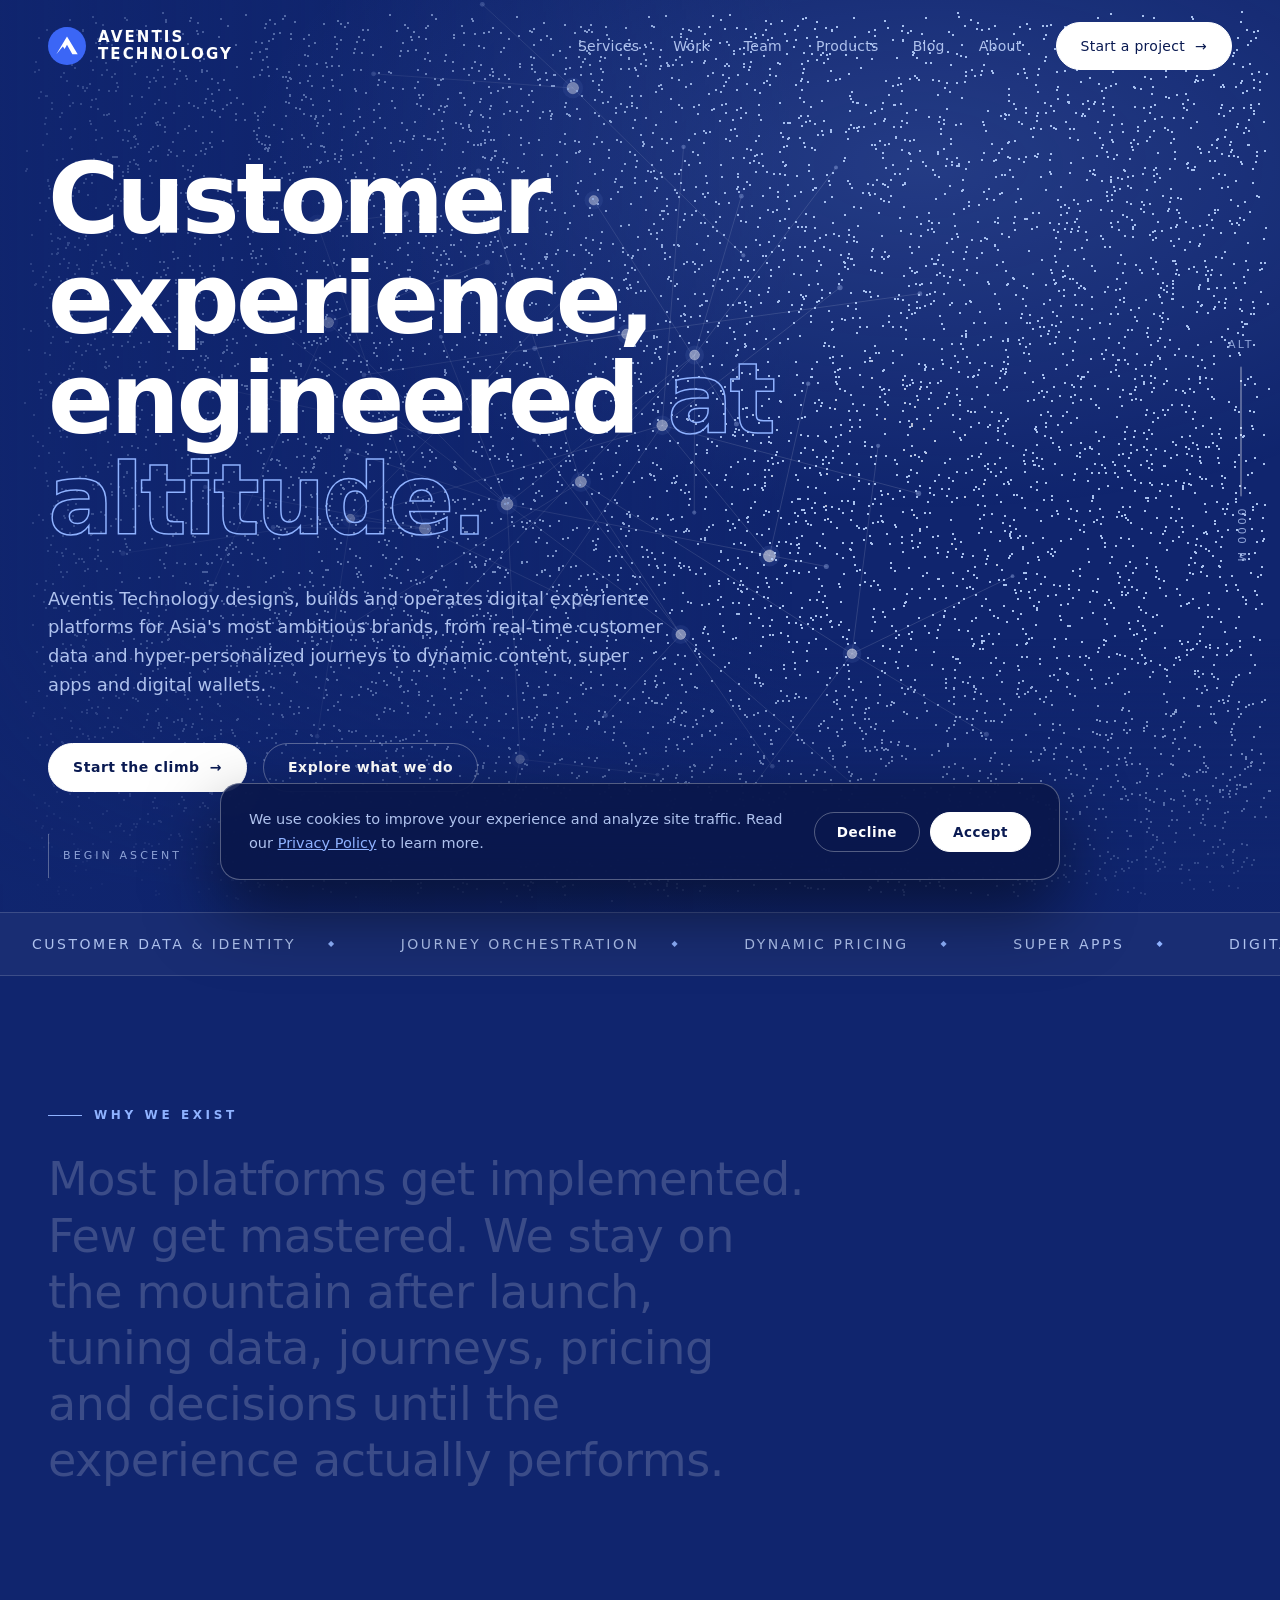
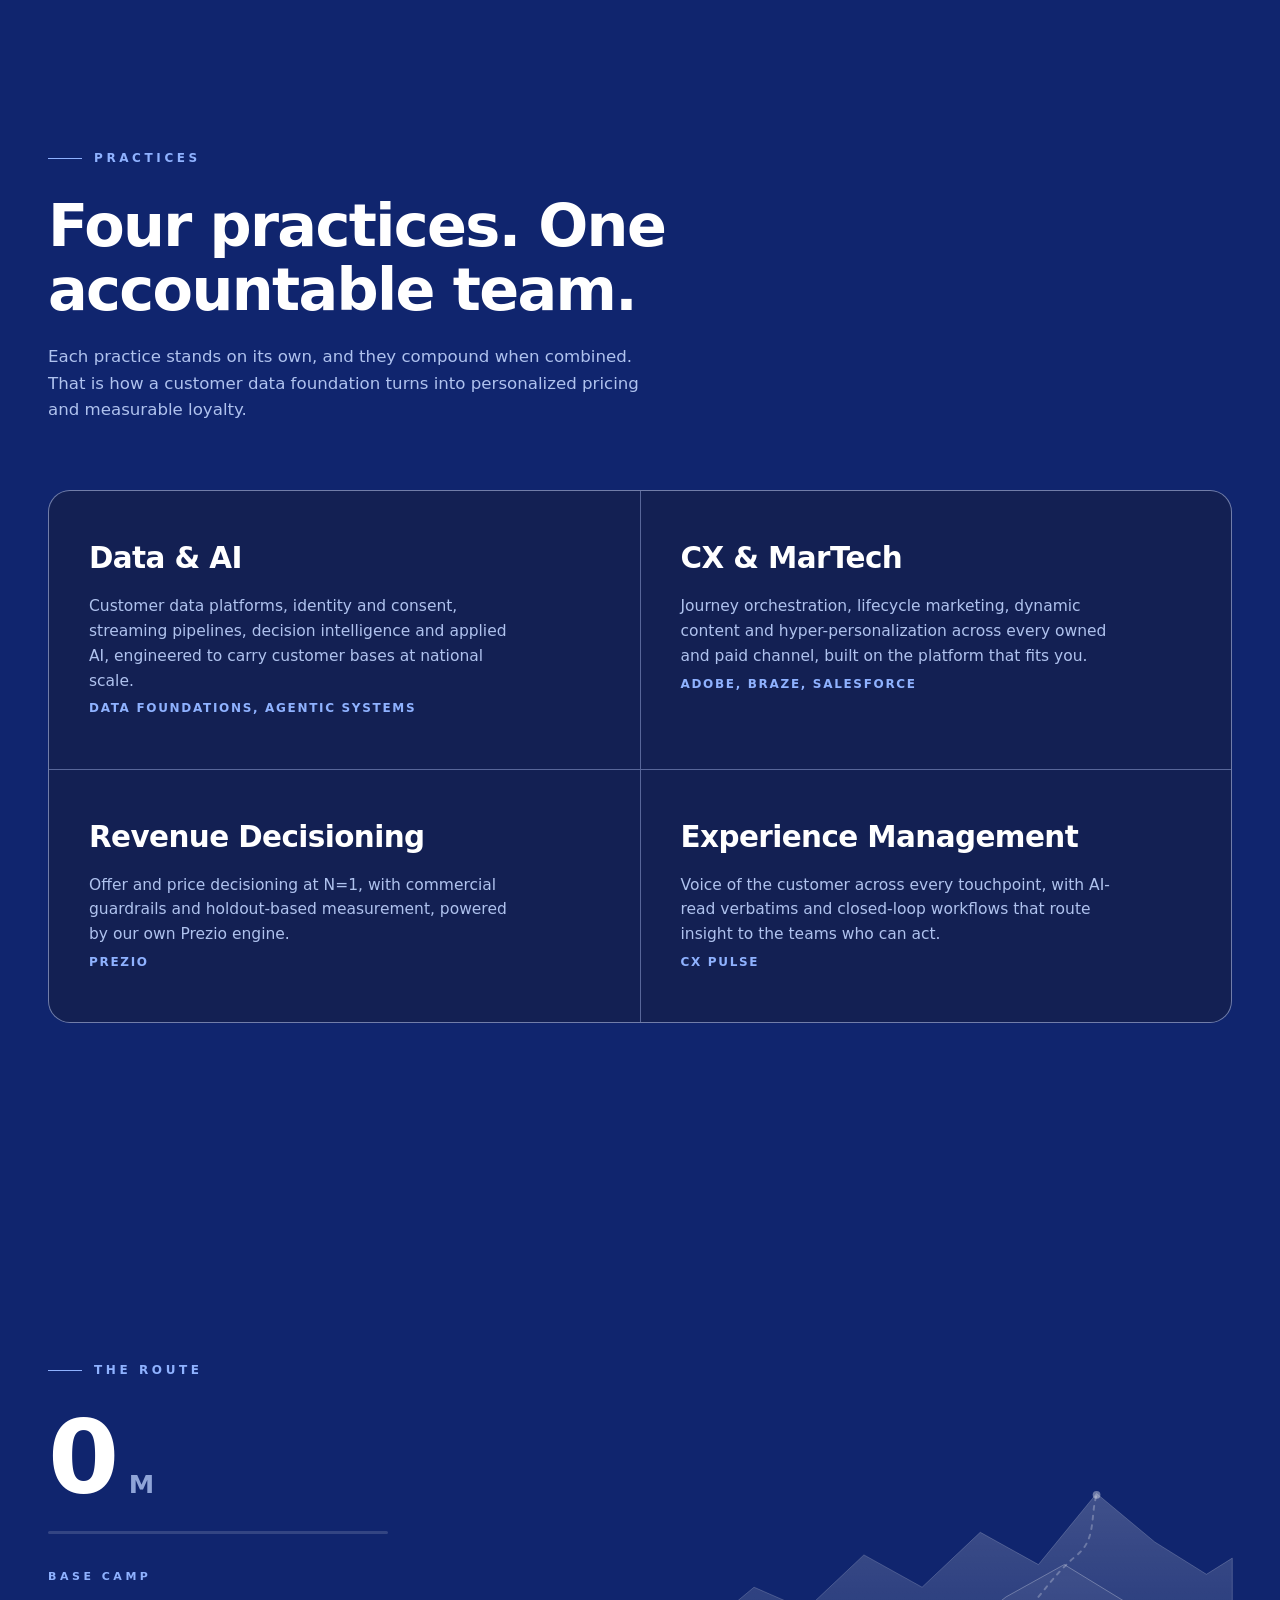
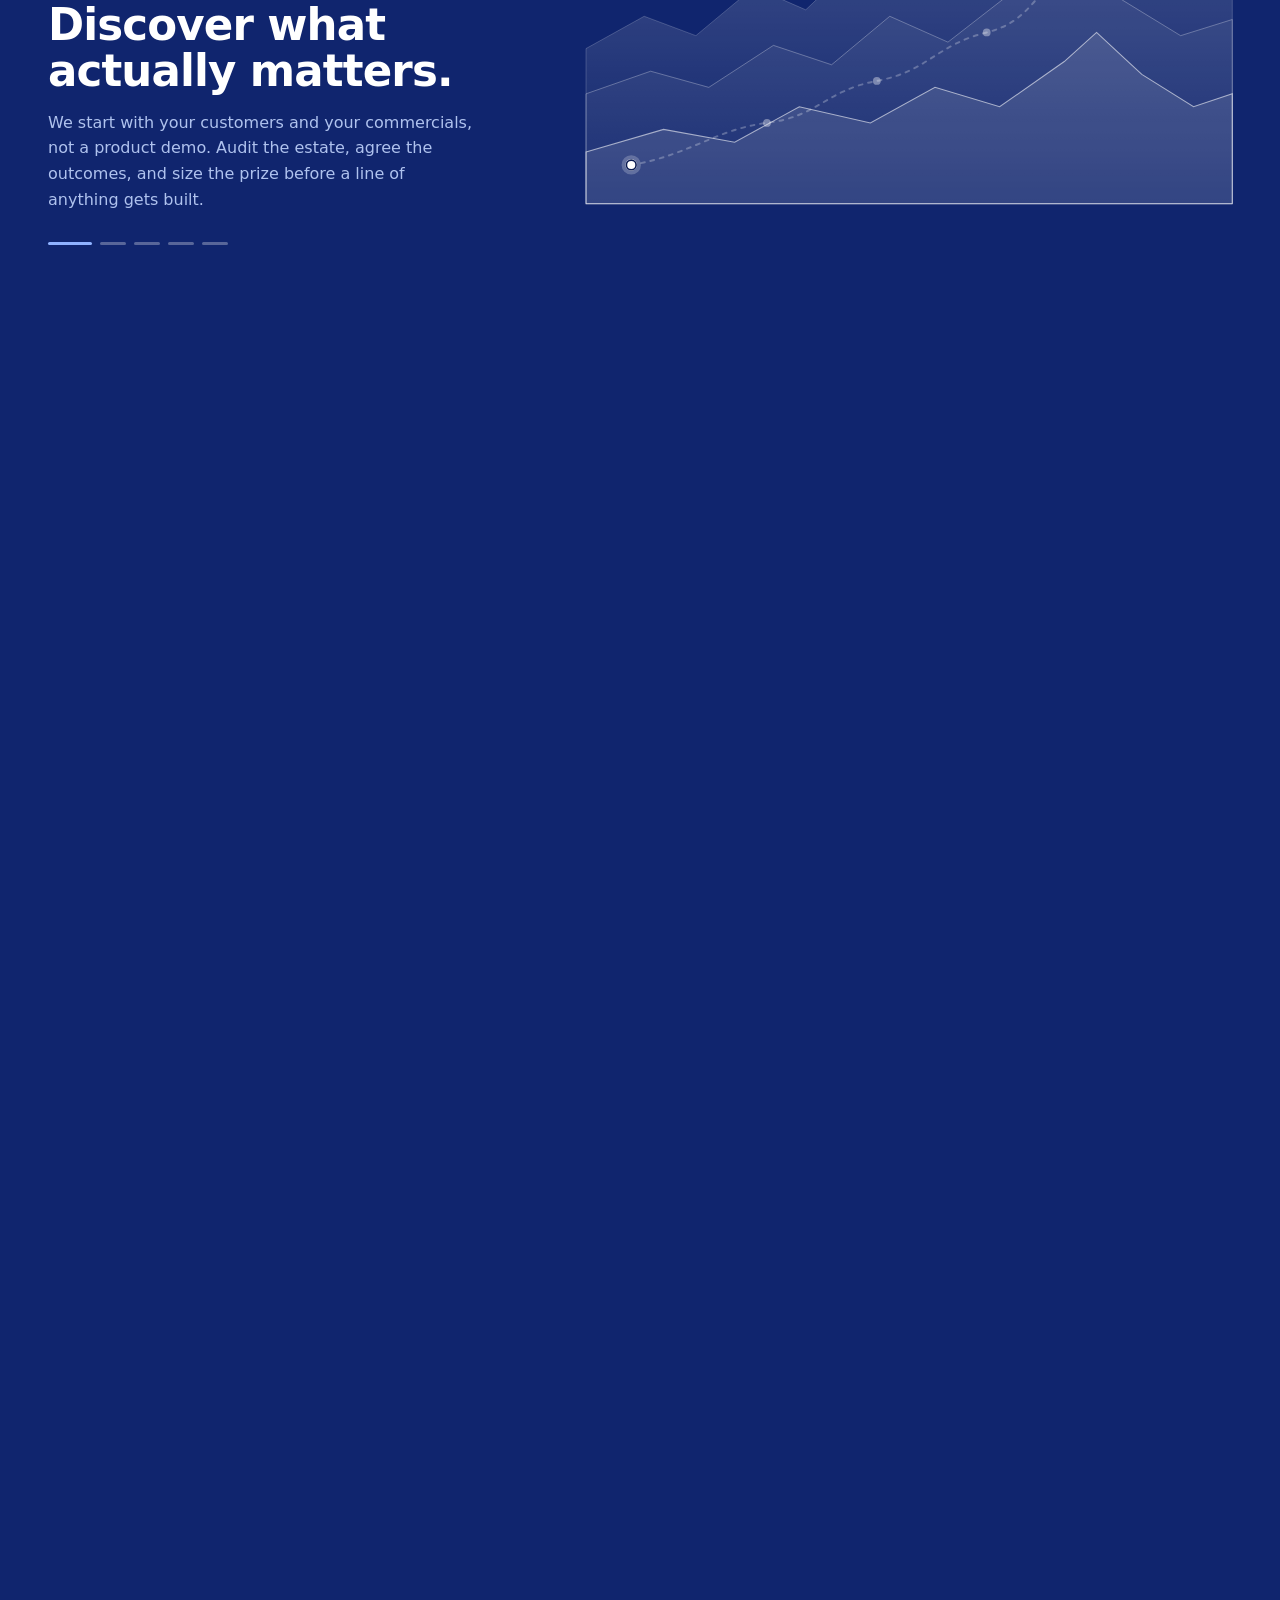
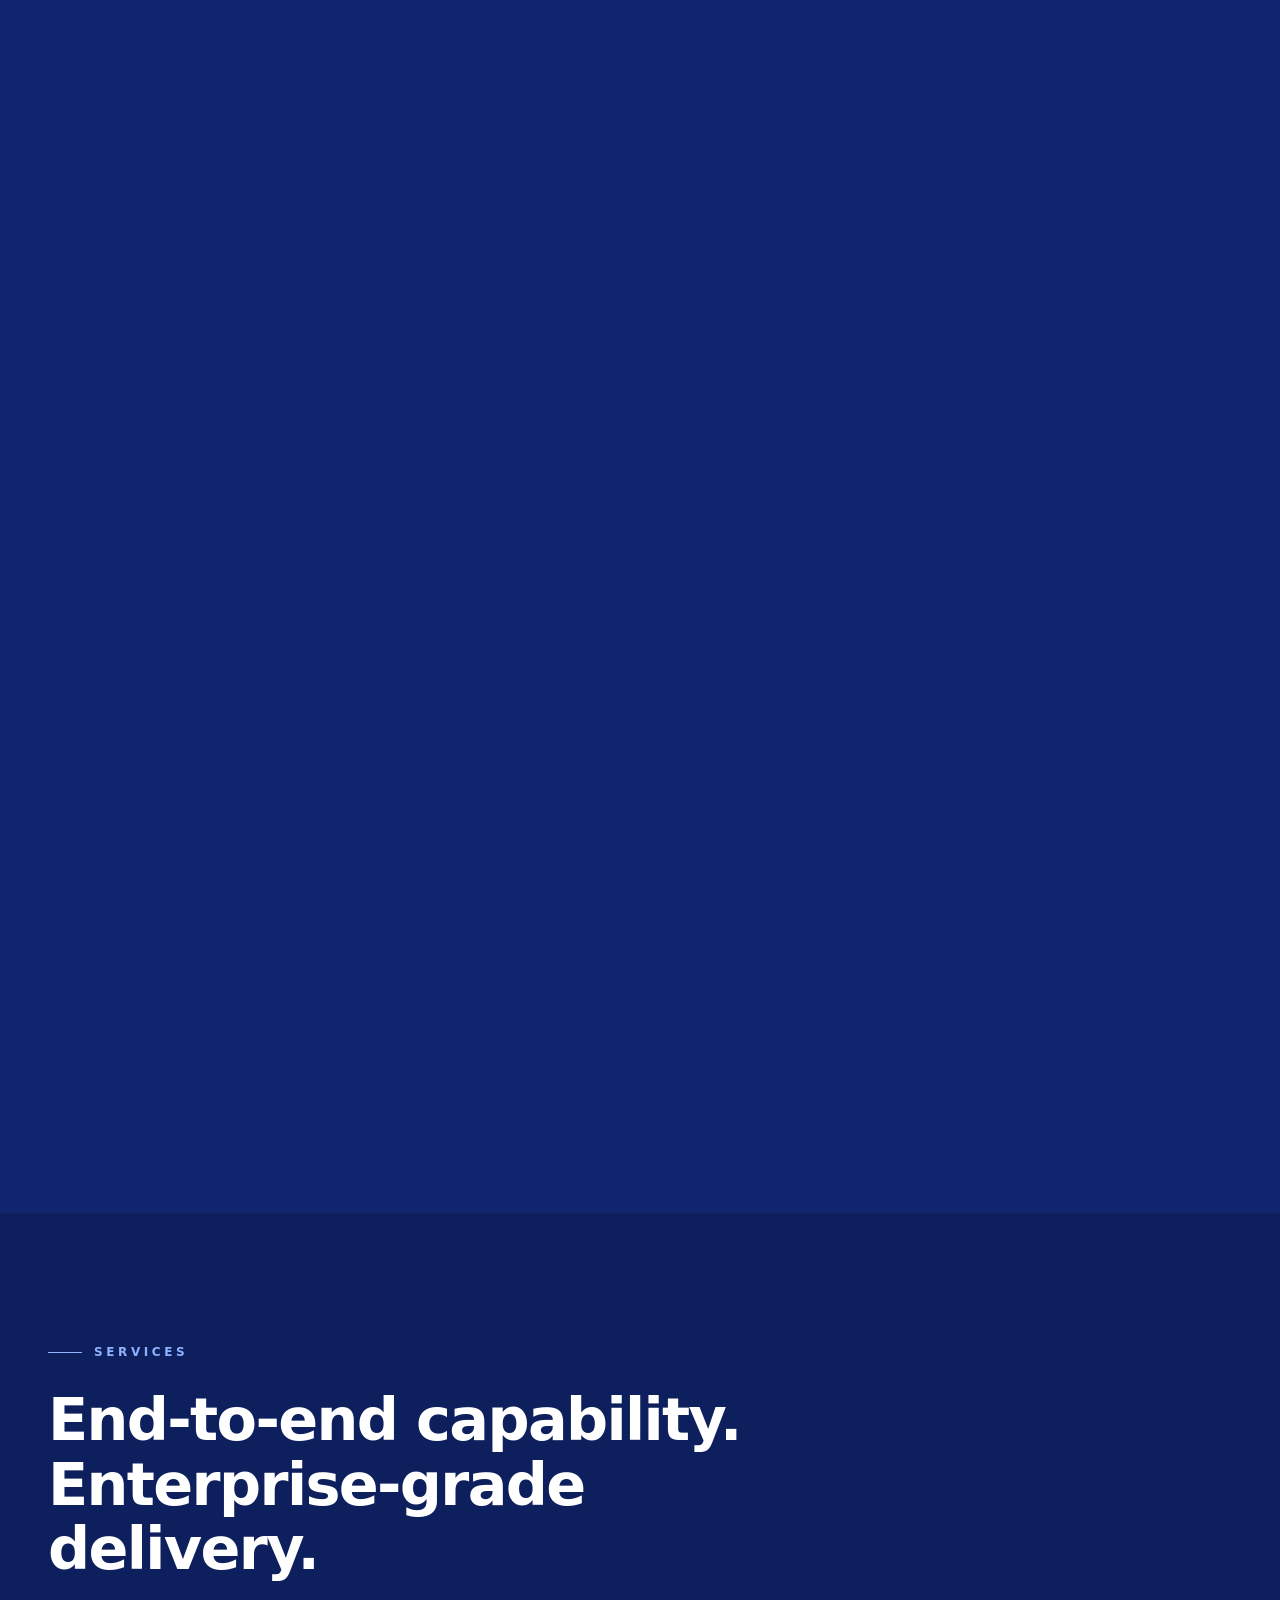
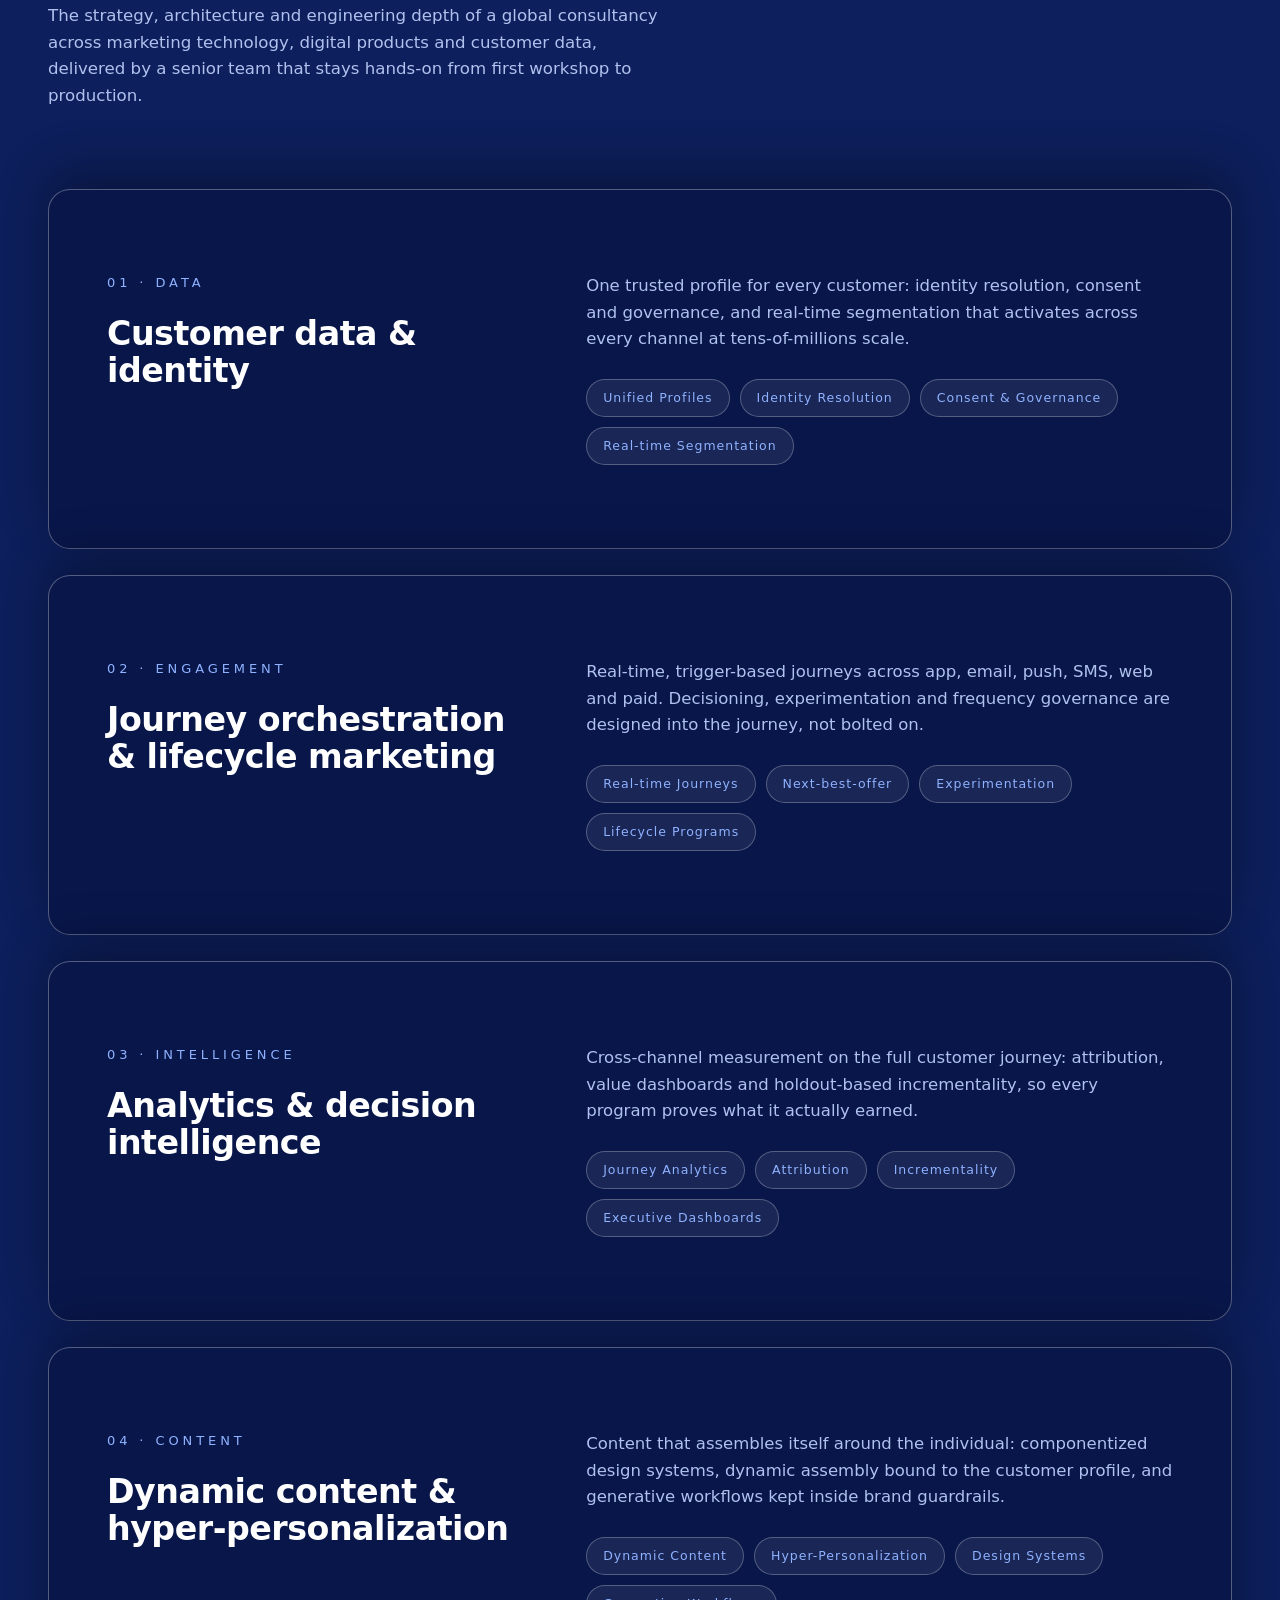
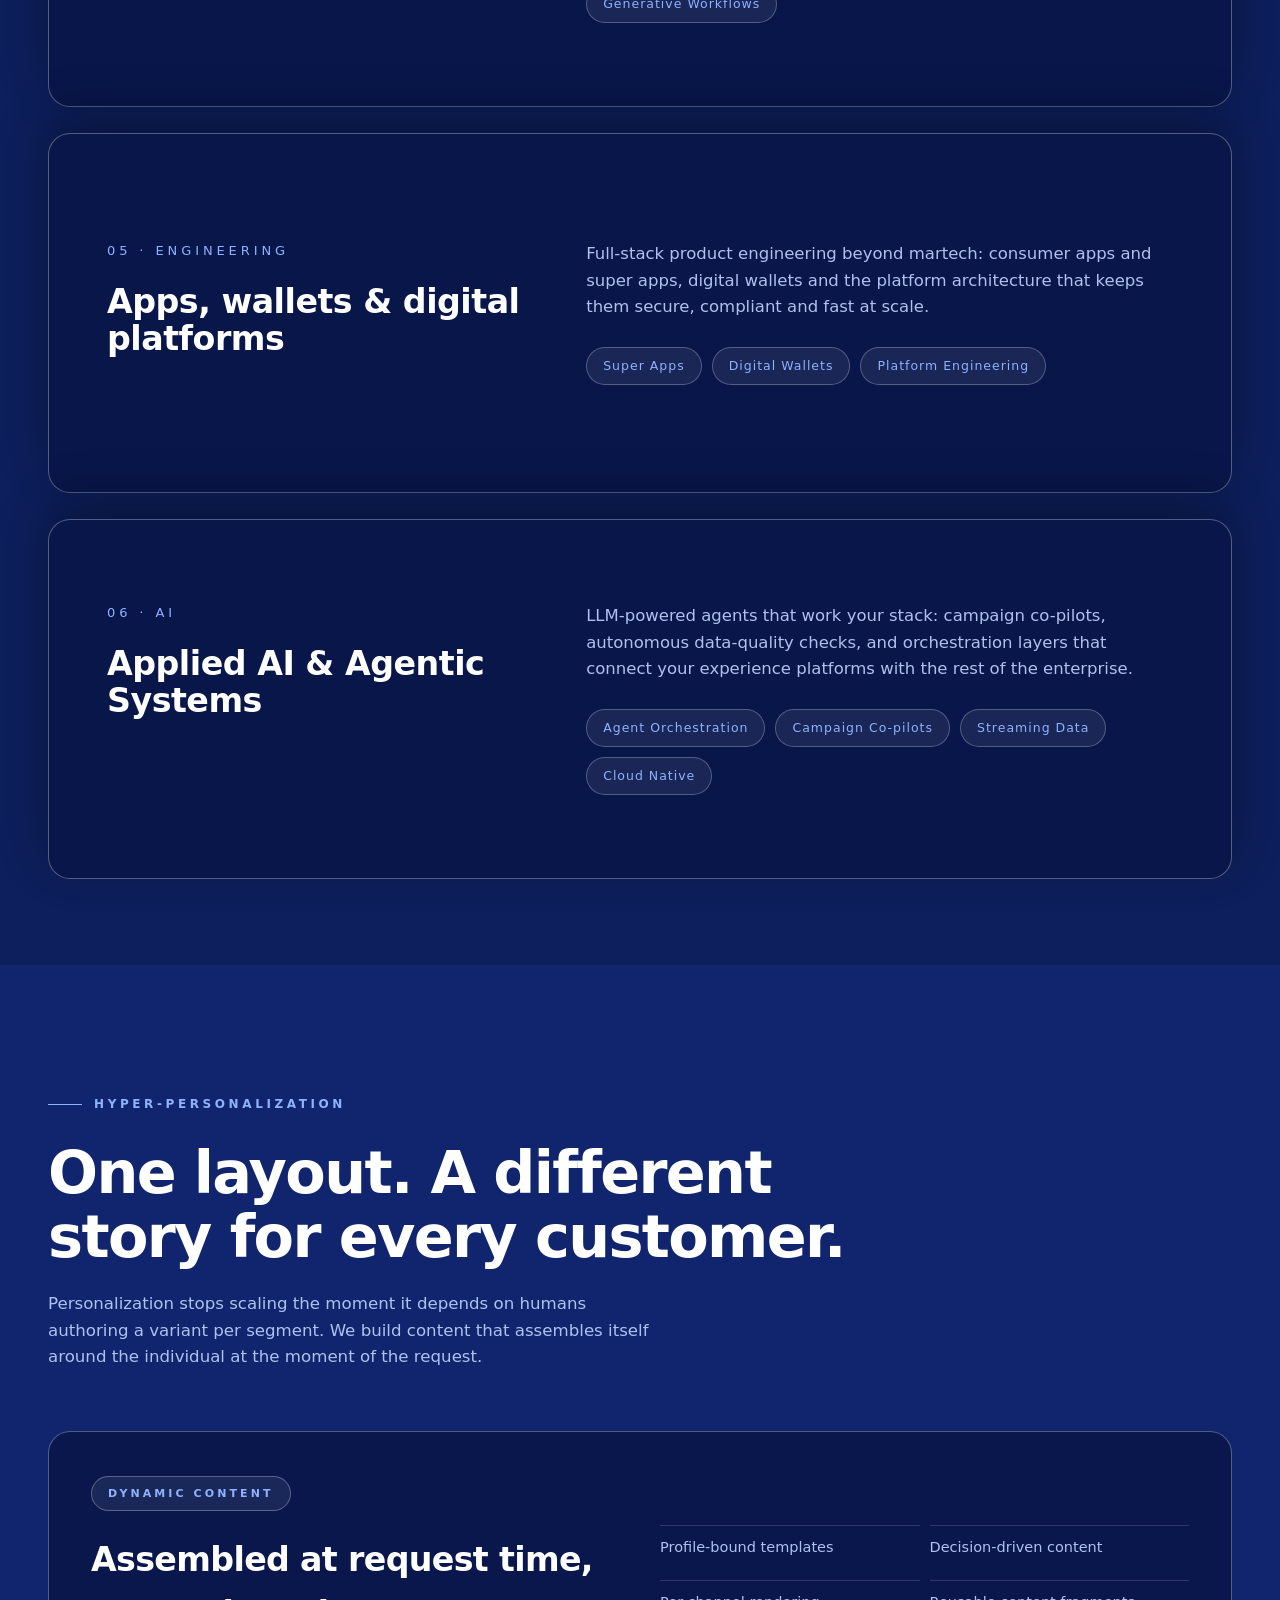
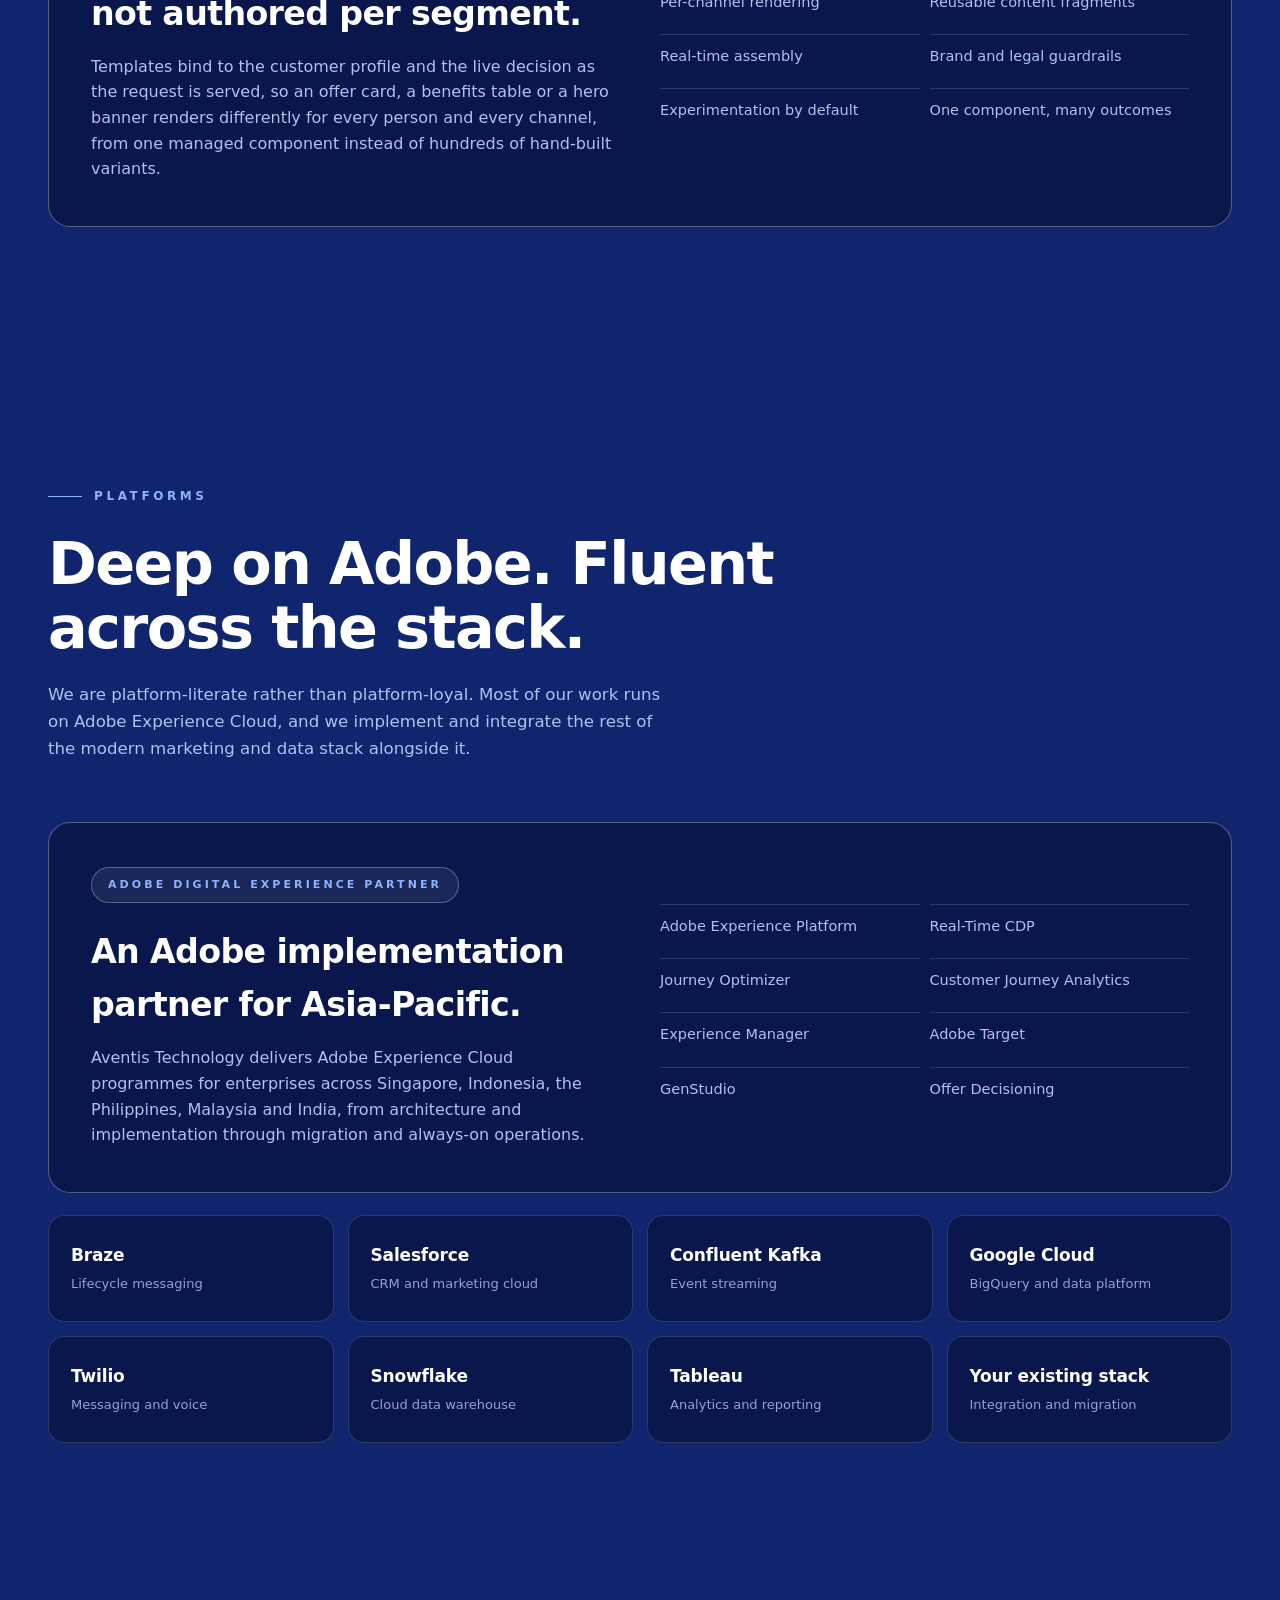
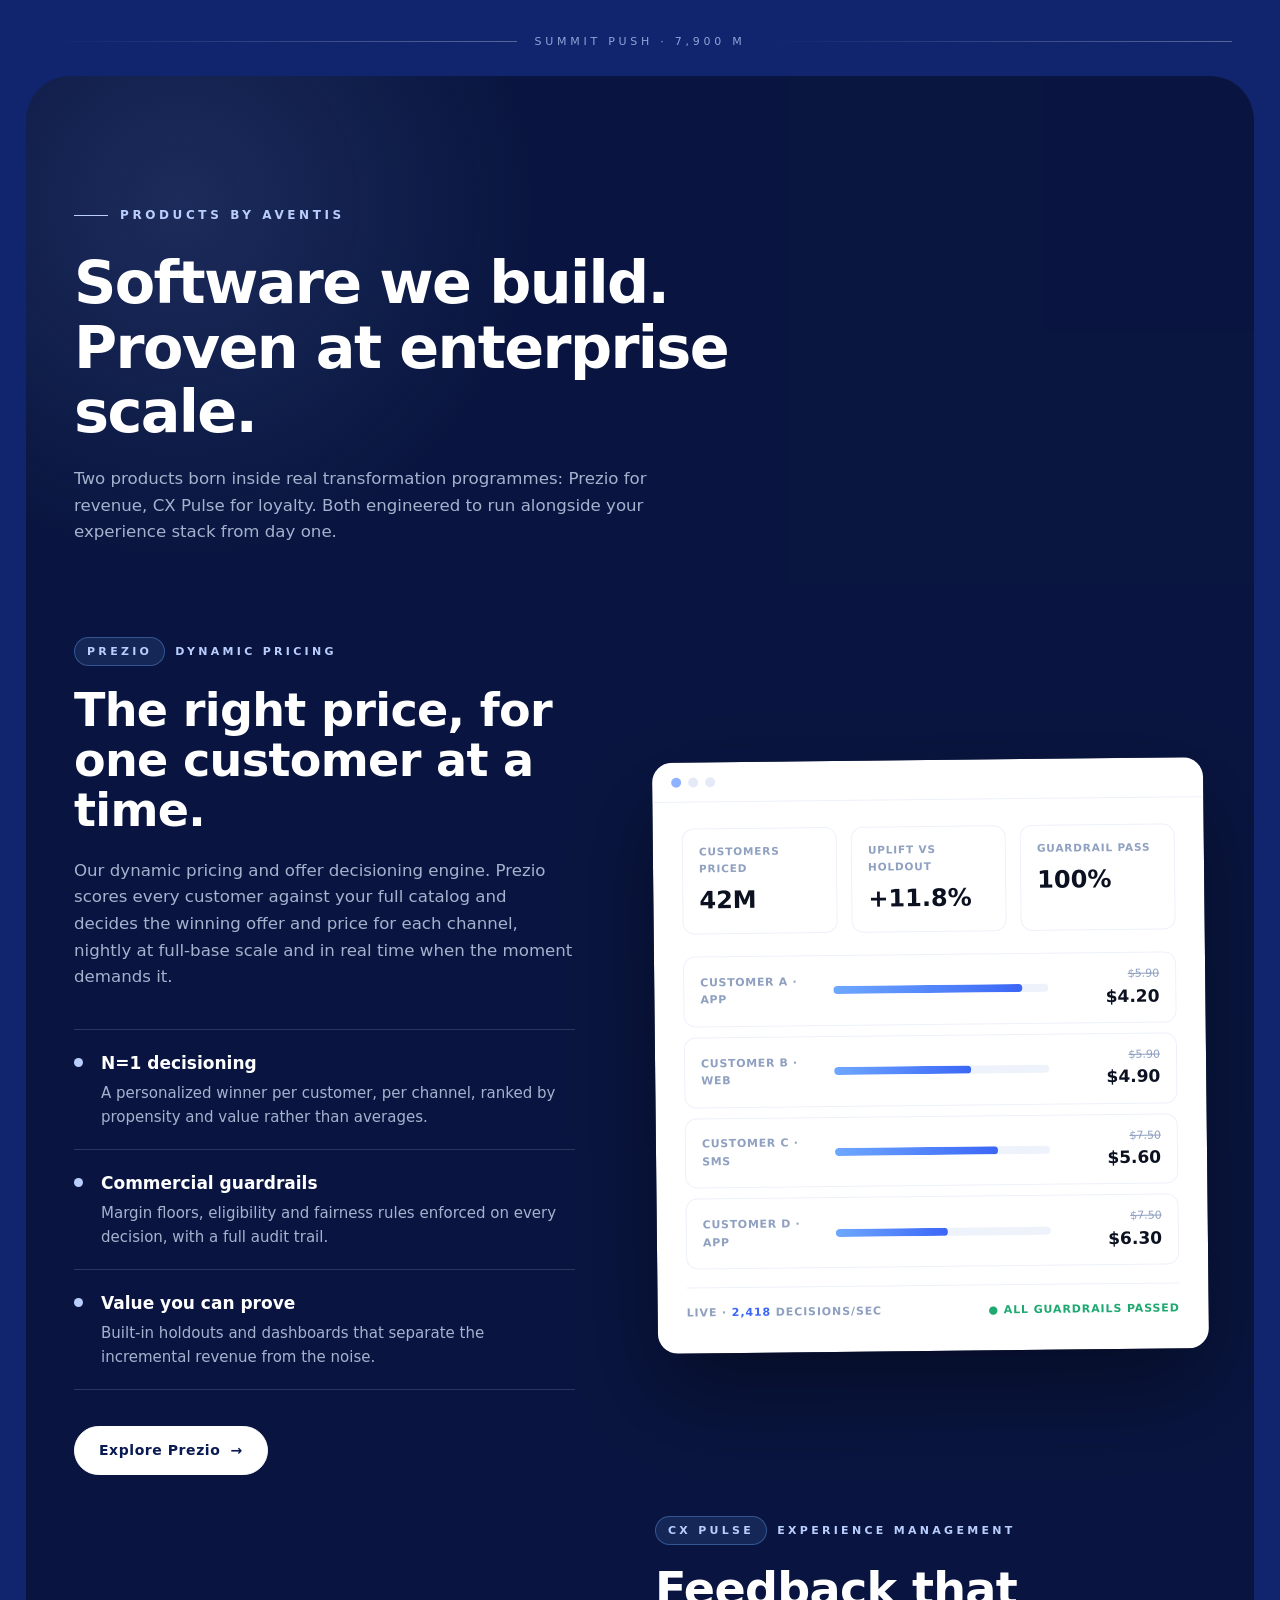
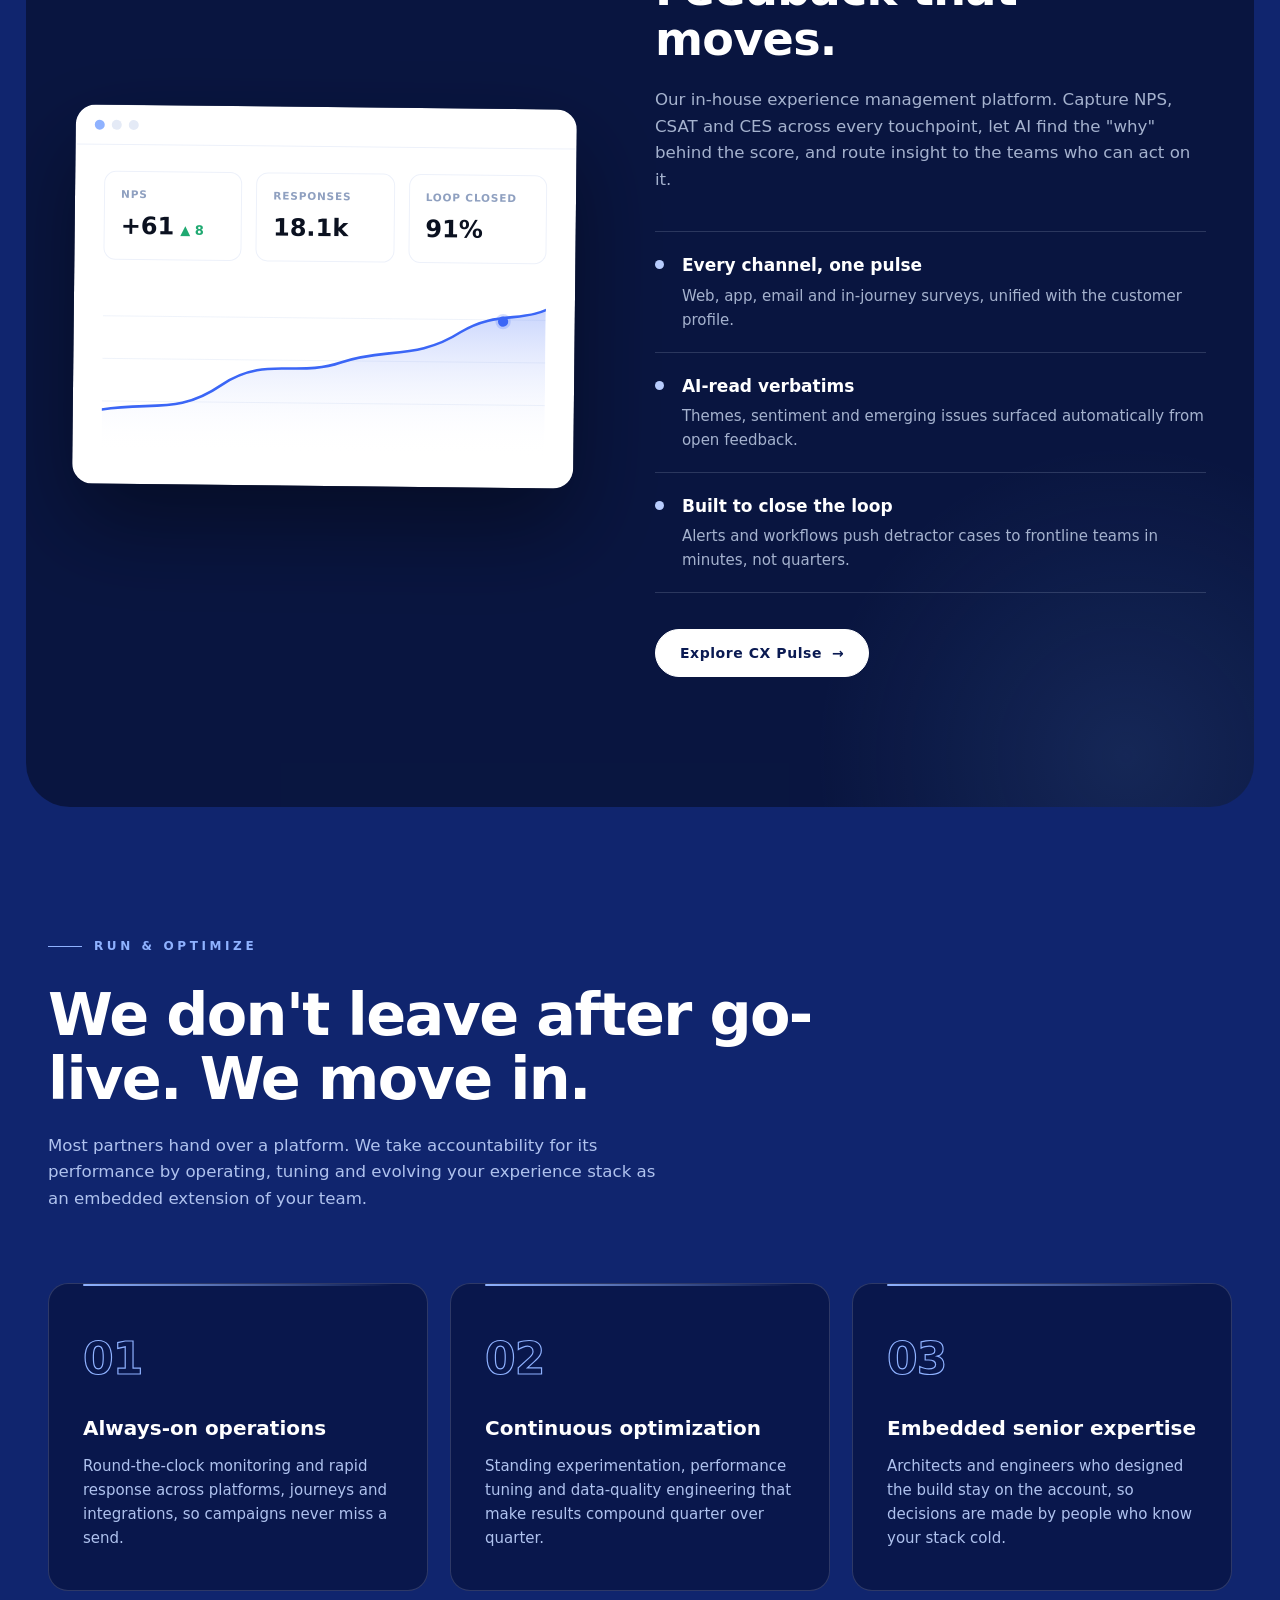
==== commit 22f006c6: "update - new pages" ====
--- a/index.html
+++ b/index.html
@@ -110,9 +110,10 @@
 @media(max-width:900px){
   nav{padding:16px 20px}
   nav.scrolled{padding:12px 20px}
-  .nav-links{position:fixed;inset:0;height:100dvh;background:var(--bg);flex-direction:column;justify-content:center;gap:30px;transform:translateY(-102%);visibility:hidden;pointer-events:none;transition:transform .5s var(--ease),visibility 0s .5s}
+  .nav-links{position:fixed;inset:0;height:100dvh;z-index:105;background:#10256E;flex-direction:column;justify-content:flex-start;align-items:flex-start;gap:0;padding:96px 24px calc(40px + env(safe-area-inset-bottom));overflow-y:auto;-webkit-overflow-scrolling:touch;overscroll-behavior:contain;transform:translateY(-102%);visibility:hidden;pointer-events:none;transition:transform .5s var(--ease),visibility 0s .5s}
   .nav-links.open{transform:translateY(0);visibility:visible;pointer-events:auto;transition:transform .5s var(--ease),visibility 0s 0s}
-  .nav-links a{font-size:26px;font-family:var(--display)}
+  .nav-links a{font-size:21px;font-family:var(--display);font-weight:600;letter-spacing:-.01em;width:100%;padding:15px 0;border-bottom:1px solid var(--line)}
+  .nav-links a.btn{margin-top:26px;width:auto;border-bottom:0;padding:14px 26px;font-size:15px;align-self:flex-start}
   #menu-toggle{display:block;z-index:110;position:relative}
 }
 
@@ -380,7 +381,7 @@
 }
 
 /* ---------- Leadership ---------- */
-.team-grid{display:grid;grid-template-columns:repeat(4,1fr);gap:24px;margin-top:64px}
+.team-grid{display:grid;grid-template-columns:repeat(3,1fr);gap:24px;margin-top:64px;max-width:900px}
 .tm{margin:0}
 .tm .ph{background:#FFFFFF;border:1px solid var(--line);border-radius:18px;overflow:hidden;aspect-ratio:3/4;transition:border-color .4s,box-shadow .4s}
 .tm:hover .ph{border-color:rgba(255,255,255,.55);box-shadow:0 20px 44px rgba(0,0,0,.34)}
@@ -491,14 +492,15 @@
 /* ---------- Living field canvases ---------- */
 #bg-field{position:fixed;inset:0;width:100%;height:100%;display:block;pointer-events:none;z-index:0;opacity:0;transition:opacity 1.6s var(--ease) .2s}
 body.ready #bg-field{opacity:1}
-nav,header,section,footer,.snowline-label{position:relative;z-index:1}
+header,section,footer,.snowline-label{position:relative;z-index:1}
+nav{z-index:100}
 /* sections are translucent so the field reads continuously behind the whole page */
 .tint-a{background:rgba(255,255,255,.035)}
 .tint-b{background:rgba(0,0,0,.22)}
 
 /* ---------- Footer ---------- */
 footer{border-top:1px solid var(--line);padding:70px 48px 40px;background:rgba(0,0,0,.26)}
-.foot{max-width:1280px;margin:0 auto;display:grid;grid-template-columns:1.4fr 1fr 1fr 1fr;gap:44px}
+.foot{max-width:1280px;margin:0 auto;display:grid;grid-template-columns:1.6fr 1fr 1fr 1fr 1fr;gap:40px}
 .foot h4{font-family:var(--display);font-size:12px;font-weight:600;letter-spacing:.26em;text-transform:uppercase;color:var(--muted-2);margin-bottom:18px}
 .foot a{display:block;color:var(--ink);text-decoration:none;font-size:15px;margin-bottom:10px;opacity:.85;transition:opacity .2s,color .2s}
 .foot a:hover{opacity:1;color:var(--blue)}
@@ -509,8 +511,9 @@
 .foot .about .trust span{display:block;color:var(--muted);font-size:13px;margin-top:2px}
 .foot a{overflow-wrap:anywhere}
 .legal{max-width:1280px;margin:56px auto 0;padding-top:26px;border-top:1px solid var(--line);display:flex;justify-content:space-between;gap:20px;flex-wrap:wrap;color:var(--muted-2);font-size:13px}
-@media(max-width:900px){.foot{grid-template-columns:1fr 1fr;gap:32px}footer{padding:56px 20px 30px}}
-@media(max-width:560px){.foot{grid-template-columns:1fr;gap:36px}.legal{flex-direction:column;gap:8px}}
+@media(max-width:1180px){.foot{grid-template-columns:1.4fr 1fr 1fr;gap:36px}.foot .about{grid-column:1/-1}}
+@media(max-width:760px){.foot{grid-template-columns:1fr 1fr;gap:30px}footer{padding:56px 20px 30px}}
+@media(max-width:520px){.foot{grid-template-columns:1fr;gap:34px}.legal{flex-direction:column;gap:8px}}
 
 /* ---------- Hero canvas reveal ---------- */
 
@@ -582,6 +585,20 @@
   .cookie-banner .ck-actions{width:100%}
   .cookie-banner .ck-actions .btn{flex:1;justify-content:center}
 }
+
+/* ---------- Footer social icons ---------- */
+.socials{display:flex;gap:10px;margin-top:4px}
+.socials a{display:inline-flex;align-items:center;justify-content:center;width:40px;height:40px;
+  border:1px solid var(--line);border-radius:12px;color:var(--muted);margin:0;
+  transition:border-color .28s,color .28s,background .28s,transform .35s var(--ease)}
+.socials a:hover{border-color:var(--line-strong);color:var(--ink);background:rgba(255,255,255,.07);transform:translateY(-2px);opacity:1}
+.socials svg{width:18px;height:18px;fill:currentColor;display:block}
+
+/* align socials to the SOC2 row at the bottom of the footer columns */
+.foot > div{display:flex;flex-direction:column}
+.foot > div > a{flex:none}
+.socials{margin-top:auto;padding-top:28px;border-top:1px solid var(--line)}
+@media(max-width:1180px){.socials{margin-top:24px}}
 </style>
 <script type="application/ld+json">{"@context":"https://schema.org","@type":["Organization","ProfessionalService"],"@id":"https://www.aventistechnology.com/#organization","name":"Aventis Technology","url":"https://www.aventistechnology.com/","description":"Aventis Technology is an Adobe implementation partner headquartered in Singapore, delivering Adobe Experience Cloud, dynamic pricing, data and AI, and experience management programmes for enterprises across Asia-Pacific.","slogan":"Customer experience, engineered at altitude.","address":{"@type":"PostalAddress","addressCountry":"SG","addressLocality":"Singapore"},"email":"hello@aventistechnology.com","areaServed":[{"@type":"Place","name":"Asia-Pacific"},{"@type":"Place","name":"Singapore"},{"@type":"Place","name":"Indonesia"},{"@type":"Place","name":"Philippines"},{"@type":"Place","name":"Malaysia"},{"@type":"Place","name":"India"}],"knowsAbout":["Adobe Experience Cloud implementation","Adobe Experience Platform","Adobe Real-Time CDP","Adobe Journey Optimizer","Customer Journey Analytics","Adobe Experience Manager","Adobe Target","Adobe Offer Decisioning","Braze","Salesforce","Customer data platforms","Hyper-personalization","Dynamic content","Dynamic pricing","Marketing technology consulting","Digital wallets","Super apps"],"hasOfferCatalog":{"@type":"OfferCatalog","name":"Practices","itemListElement":[{"@type":"Offer","itemOffered":{"@type":"Service","name":"Data & AI","description":"Customer data platforms, identity and consent, streaming pipelines, decision intelligence and applied AI."}},{"@type":"Offer","itemOffered":{"@type":"Service","name":"CX & MarTech","description":"Adobe Experience Cloud, Braze and Salesforce implementation, journey orchestration, lifecycle marketing, dynamic content and hyper-personalization."}},{"@type":"Offer","itemOffered":{"@type":"Service","name":"Revenue Decisioning","description":"Dynamic pricing and offer decisioning at N=1 with commercial guardrails, powered by the Prezio engine."}},{"@type":"Offer","itemOffered":{"@type":"Service","name":"Experience Management","description":"Voice of the customer across every touchpoint with AI-read verbatims and closed-loop workflows, powered by CX Pulse."}}]},"location":[{"@type":"Place","name":"Aventis Technology Singapore","address":{"@type":"PostalAddress","addressLocality":"Singapore","addressCountry":"SG"}},{"@type":"Place","name":"Aventis Technology Jakarta","address":{"@type":"PostalAddress","addressLocality":"Jakarta","addressCountry":"ID"}},{"@type":"Place","name":"Aventis Technology Manila","address":{"@type":"PostalAddress","addressLocality":"Manila","addressCountry":"PH"}},{"@type":"Place","name":"Aventis Technology Bangalore","address":{"@type":"PostalAddress","addressLocality":"Bangalore","addressCountry":"IN"}},{"@type":"Place","name":"Aventis Technology Pune","address":{"@type":"PostalAddress","addressLocality":"Pune","addressCountry":"IN"}},{"@type":"Place","name":"Aventis Technology Tirupati","address":{"@type":"PostalAddress","addressLocality":"Tirupati","addressCountry":"IN"}},{"@type":"Place","name":"Aventis Technology Toronto","address":{"@type":"PostalAddress","addressLocality":"Toronto","addressCountry":"CA"}}],"numberOfEmployees":{"@type":"QuantitativeValue","minValue":50}}</script>
 <script type="application/ld+json">{"@context":"https://schema.org","@type":"FAQPage","mainEntity":[{"@type":"Question","name":"Is Aventis Technology an Adobe implementation partner in APAC?","acceptedAnswer":{"@type":"Answer","text":"Yes. Aventis Technology is an Adobe Digital Experience partner headquartered in Singapore, delivering Adobe Experience Cloud implementations for enterprises across Asia-Pacific, including Singapore, Indonesia, the Philippines, Malaysia and India. Our work spans architecture, implementation, migration and always-on managed operations."}},{"@type":"Question","name":"Which Adobe products does Aventis Technology implement?","acceptedAnswer":{"@type":"Answer","text":"We implement Adobe Experience Platform, Real-Time CDP, Journey Optimizer, Customer Journey Analytics, Experience Manager, Adobe Target, Offer Decisioning and GenStudio. Programmes typically combine several of these, with our engineers handling data architecture, identity and consent, journey design and activation across every channel."}},{"@type":"Question","name":"Do you work with platforms other than Adobe?","acceptedAnswer":{"@type":"Answer","text":"Yes. While the majority of our delivery runs on Adobe Experience Cloud, we implement and integrate Braze, Salesforce, Confluent Kafka, Google Cloud and BigQuery, Twilio, Snowflake and Tableau. We also build custom digital products, including consumer apps, super apps and digital wallets."}},{"@type":"Question","name":"What is hyper-personalization and how does Aventis deliver it?","acceptedAnswer":{"@type":"Answer","text":"Hyper-personalization means the content itself changes per individual, not just which segment receives which campaign. We deliver it by binding content templates to the live customer profile and to a real-time decision, so the layout is assembled at the moment of the request. A single managed component then renders a different offer, benefit set or message for every customer and every channel, with brand and eligibility guardrails enforced automatically."}},{"@type":"Question","name":"Which countries and industries do you serve?","acceptedAnswer":{"@type":"Answer","text":"We serve enterprise clients across Asia-Pacific from our Singapore headquarters, with delivery experience in Indonesia, the Philippines, Malaysia, Singapore and India. Our deepest sector experience is in telecommunications, aviation and travel, financial services and retail, where customer bases run at national scale, in the hundreds of millions across our programmes."}},{"@type":"Question","name":"Where are Aventis Technology's delivery centres?","acceptedAnswer":{"@type":"Answer","text":"We operate seven delivery centres: Singapore, Jakarta in Indonesia, Manila in the Philippines, Bangalore, Pune and Tirupati in India, and Toronto in Canada. The spread means core working hours cover more than twenty hours of every weekday, with managed services closing the remaining window on rotating shifts, so delivery and support follow the sun across Asia-Pacific and North America."}},{"@type":"Question","name":"What does an Adobe Experience Platform implementation involve?","acceptedAnswer":{"@type":"Answer","text":"A typical programme starts with discovery and outcome definition, then moves through data architecture covering schema design, identity resolution, consent and governance, then platform build and integration, use case delivery in phased drops, and finally managed operations. Value usually lands within the first few months rather than at the end of a multi-year build."}},{"@type":"Question","name":"Do you take over platforms implemented by another partner?","acceptedAnswer":{"@type":"Answer","text":"Yes. A significant part of our work is inheriting live platforms from an incumbent, stabilising them, and taking full ownership of operations, releases and continuous optimization. We run structured handovers with knowledge transfer, documentation and a defined ownership date."}},{"@type":"Question","name":"What are Prezio and CX Pulse?","acceptedAnswer":{"@type":"Answer","text":"Prezio is our dynamic pricing and offer decisioning engine, which scores every customer against a full offer catalog and publishes a winning offer and price per channel, with commercial guardrails and holdout-based measurement. CX Pulse is our experience management platform, capturing NPS, CSAT and CES across every touchpoint with AI-read verbatims and closed-loop workflows."}}]}</script>
@@ -602,17 +619,16 @@
 </div>
 
 <nav id="nav">
-  <a class="brand" href="#top" aria-label="Aventis Technology home">
-    <svg viewBox="0 0 64 64" xmlns="http://www.w3.org/2000/svg" aria-hidden="true"><circle cx="32" cy="32" r="32" fill="#3B66F6"/><path d="M14 46 L32 16 L50 46 L41 46 L32 30 L28 37 L25 33 Z" fill="#fff"/></svg>
-    <span class="wm">Aventis <b>Technology</b></span>
-  </a>
-  <button id="menu-toggle" aria-label="Open menu" aria-expanded="false">☰</button>
+  <a class="brand" href="#top" aria-label="Aventis Technology home"><svg viewBox="0 0 64 64" xmlns="http://www.w3.org/2000/svg" aria-hidden="true"><circle cx="32" cy="32" r="32" fill="#3B66F6"/><path d="M14 46 L32 16 L50 46 L41 46 L32 30 L28 37 L25 33 Z" fill="#fff"/></svg><span class="wm">Aventis <b>Technology</b></span></a>
+  <button id="menu-toggle" aria-label="Open menu" aria-expanded="false">&#9776;</button>
   <div class="nav-links" id="nav-links">
-    <a href="#practices">Practices</a>
-    <a href="#work">Work</a>
+    <a href="/services">Services</a>
+    <a href="/case-studies">Work</a>
+    <a href="/team">Team</a>
     <a href="#products">Products</a>
+    <a href="/blog">Blog</a>
     <a href="#about">About</a>
-    <a class="btn" href="#contact">Start a project <span class="arr">→</span></a>
+    <a class="btn" href="/contact">Start a project <span class="arr">&rarr;</span></a>
   </div>
 </nav>
 
@@ -627,7 +643,7 @@
     </h1>
     <p class="hero-sub">Aventis Technology designs, builds and operates digital experience platforms for Asia's most ambitious brands, from real-time customer data and hyper-personalized journeys to dynamic content, super apps and digital wallets.</p>
     <div class="hero-cta">
-      <a class="btn" href="#contact">Start the climb <span class="arr">→</span></a>
+      <a class="btn" href="/contact">Start the climb <span class="arr">→</span></a>
       <a class="btn ghost" href="#services">Explore what we do</a>
     </div>
   </div>
@@ -657,8 +673,8 @@
     <div class="pracs rv">
       <a class="prac" href="#services"><h3>Data &amp; AI</h3><p>Customer data platforms, identity and consent, streaming pipelines, decision intelligence and applied AI, engineered to carry customer bases at national scale.</p><span class="meta">Data foundations, agentic systems</span></a>
       <a class="prac" href="#services"><h3>CX &amp; MarTech</h3><p>Journey orchestration, lifecycle marketing, dynamic content and hyper-personalization across every owned and paid channel, built on the platform that fits you.</p><span class="meta">Adobe, Braze, Salesforce</span></a>
-      <a class="prac" href="prezio.html"><h3>Revenue Decisioning</h3><p>Offer and price decisioning at N=1, with commercial guardrails and holdout-based measurement, powered by our own Prezio engine.</p><span class="meta">Prezio</span></a>
-      <a class="prac" href="cx-pulse.html"><h3>Experience Management</h3><p>Voice of the customer across every touchpoint, with AI-read verbatims and closed-loop workflows that route insight to the teams who can act.</p><span class="meta">CX Pulse</span></a>
+      <a class="prac" href="/prezio"><h3>Revenue Decisioning</h3><p>Offer and price decisioning at N=1, with commercial guardrails and holdout-based measurement, powered by our own Prezio engine.</p><span class="meta">Prezio</span></a>
+      <a class="prac" href="/cx-pulse"><h3>Experience Management</h3><p>Voice of the customer across every touchpoint, with AI-read verbatims and closed-loop workflows that route insight to the teams who can act.</p><span class="meta">CX Pulse</span></a>
     </div>
   </div>
 </section>
@@ -839,7 +855,7 @@
           <div class="f"><span class="dot"></span><div><b>Commercial guardrails</b><p>Margin floors, eligibility and fairness rules enforced on every decision, with a full audit trail.</p></div></div>
           <div class="f"><span class="dot"></span><div><b>Value you can prove</b><p>Built-in holdouts and dashboards that separate the incremental revenue from the noise.</p></div></div>
         </div>
-        <a class="btn" style="margin-top:36px" href="prezio.html">Explore Prezio <span class="arr">→</span></a>
+        <a class="btn" style="margin-top:36px" href="/prezio">Explore Prezio <span class="arr">→</span></a>
       </div>
       <div class="rv">
         <div class="mock tilt-l" aria-hidden="true">
@@ -872,7 +888,7 @@
           <div class="f"><span class="dot"></span><div><b>AI-read verbatims</b><p>Themes, sentiment and emerging issues surfaced automatically from open feedback.</p></div></div>
           <div class="f"><span class="dot"></span><div><b>Built to close the loop</b><p>Alerts and workflows push detractor cases to frontline teams in minutes, not quarters.</p></div></div>
         </div>
-        <a class="btn" style="margin-top:36px" href="cx-pulse.html">Explore CX Pulse <span class="arr">→</span></a>
+        <a class="btn" style="margin-top:36px" href="/cx-pulse">Explore CX Pulse <span class="arr">→</span></a>
       </div>
       <div class="rv">
         <div class="mock" aria-hidden="true">
@@ -948,26 +964,26 @@
       <p class="lede">Enterprise transformations delivered end to end, from architecture through to the teams that operate them every day.</p>
     </div>
     <div class="cases rv">
-      <a class="cs" href="case-studies.html#telco-martech">
+      <a class="cs" href="/case-studies#telco-martech">
         <span class="sector">Telecommunications &middot; Indonesia</span>
         <h3>A national operator rebuilds its marketing stack</h3>
         <p>A fixed-price Adobe Experience Cloud transformation for one of Indonesia's largest operators, unifying multiple consumer brands onto a single customer data foundation with real-time journeys across app, messaging and USSD.</p>
         <div class="kpi"><div><b>Nation-scale</b><small>Subscriber base unified</small></div><div><b>Multi-brand</b><small>On one data foundation</small></div></div>
       </a>
-      <a class="cs" href="case-studies.html#pricing">
+      <a class="cs" href="/case-studies#pricing">
         <span class="sector">Telecommunications &middot; Offer decisioning</span>
         <h3>From segment pricing to a price per customer</h3>
         <p>Prezio deployed against a live offer catalog, scoring the entire subscriber base nightly and publishing a winning offer per customer and channel under enforced margin and eligibility guardrails.</p>
         <div class="kpi"><div><b>N=1</b><small>Decisioning at full base</small></div><div><b>100%</b><small>Guardrail compliance</small></div></div>
       </a>
-      <a class="cs" href="case-studies.html#managed-services">
+      <a class="cs" href="/case-studies#managed-services">
         <span class="sector">Telecommunications &middot; Philippines</span>
         <h3>Taking over a live experience platform</h3>
         <p>A structured takeover of an in-flight marketing platform for a Philippine telecom group, moving from incumbent handover to full ownership of operations, releases and optimization inside one quarter.</p>
         <div class="kpi"><div><b>24&times;7</b><small>Operations</small></div><div><b>1 quarter</b><small>To full ownership</small></div></div>
       </a>
     </div>
-    <a class="btn ghost" style="margin-top:40px" href="case-studies.html">Read the case studies <span class="arr">&rarr;</span></a>
+    <a class="btn ghost" style="margin-top:40px" href="/case-studies">Read the case studies <span class="arr">&rarr;</span></a>
   </div>
 </section>
 
@@ -1063,7 +1079,6 @@
     </div>
     <div class="team-grid rv">
       <figure class="tm"><div class="ph"><img src="images/vamsi.jpg" alt="Vamsi" width="390" height="567" loading="lazy"></div><figcaption><b>Vamsi</b><span>Chief Executive Officer</span></figcaption></figure>
-      <figure class="tm"><div class="ph"><img src="images/saurabh.jpg" alt="Saurabh" width="1024" height="1024" loading="lazy"></div><figcaption><b>Saurabh</b><span>Chief Technology Officer</span></figcaption></figure>
       <figure class="tm"><div class="ph"><img src="images/fendy.jpg" alt="Fendy" width="585" height="1024" loading="lazy"></div><figcaption><b>Fendy</b><span>Solution Architect</span></figcaption></figure>
       <figure class="tm"><div class="ph"><img src="images/ion.jpg" alt="Ion" width="796" height="1024" loading="lazy"></div><figcaption><b>Ion</b><span>Head of Project Management</span></figcaption></figure>
     </div>
@@ -1076,7 +1091,7 @@
     <p class="lede">Build what's next with confidence.</p>
     <div class="cta-btns">
       <a class="btn ghost" href="#proof">Explore more projects</a>
-      <a class="btn" href="mailto:hello@aventistechnology.com">Start the conversation <span class="arr">→</span></a>
+      <a class="btn" href="/contact">Start the conversation <span class="arr">→</span></a>
     </div>
   </div>
 </section>
@@ -1090,35 +1105,55 @@
       </a>
       <p>Digital experience and engineering partner headquartered in Singapore. An Adobe Digital Experience Partner with delivery depth across data, journeys and digital products for enterprises in Asia-Pacific.</p>
       <p style="margin-top:14px">Singapore &middot; Jakarta &middot; Manila &middot; Bangalore &middot; Pune &middot; Tirupati &middot; Toronto</p>
+      <div class="trust">
+        <img src="images/soc2-badge.png" alt="AICPA SOC 2 Type II certified" width="38" height="38" loading="lazy">
+        <div>
+          <b>SOC 2 Type II Certified</b>
+          <span>Independently audited security &amp; availability controls.</span>
+        </div>
+      </div>
     </div>
     <div>
-      <h4>Company</h4>
+      <h4>Explore</h4>
       <a href="#practices">Practices</a>
-      <a href="case-studies.html">Case studies</a>
+      <a href="#approach">Approach</a>
       <a href="#platforms">Platforms</a>
       <a href="#industries">Industries</a>
-      <a href="#about">About</a>
+      <a href="#proof">Proof</a>
       <a href="#team">Leadership</a>
-      <a href="#contact">Contact</a>
-      <a href="legal.html">Legal</a>
+      <a href="#faq">FAQ</a>
+    </div>
+    <div>
+      <h4>Services</h4>
+      <a href="/services">All services</a>
+      <a href="#services">Capabilities</a>
+      <a href="#operate">Run &amp; Optimize</a>
+      <a href="/case-studies">Case studies</a>
     </div>
     <div>
       <h4>Products</h4>
-      <a href="prezio.html">Prezio</a>
-      <a href="cx-pulse.html">CX Pulse</a>
-      <a href="#operate">Run &amp; Optimize</a>
-      <a href="#services">Capabilities</a>
+      <a href="/prezio">Prezio</a>
+      <a href="/cx-pulse">CX Pulse</a>
+      <a href="/blog">Blog</a>
     </div>
     <div>
       <h4>Connect</h4>
-      <a href="mailto:hello@aventistechnology.com">hello@aventistechnology.com</a>
-      <a href="https://www.linkedin.com/company/aventis-aitechnology/" target="_blank" rel="noopener">LinkedIn</a>
-      <a href="#contact">Start a project</a>
+      <a href="/contact">Contact us</a>
+      <a href="/legal">Legal</a>
+      <a href="/privacy">Privacy Policy</a>
+      <div class="socials">
+        <a href="https://www.linkedin.com/company/aventis-aitechnology/" target="_blank" rel="noopener" aria-label="Aventis Technology on LinkedIn" title="LinkedIn">
+          <svg viewBox="0 0 24 24" aria-hidden="true"><path d="M20.45 20.45h-3.56v-5.57c0-1.33-.03-3.04-1.85-3.04-1.85 0-2.14 1.45-2.14 2.94v5.67H9.35V9h3.41v1.56h.05a3.74 3.74 0 0 1 3.37-1.85c3.6 0 4.27 2.37 4.27 5.46v6.28zM5.34 7.43a2.07 2.07 0 1 1 0-4.14 2.07 2.07 0 0 1 0 4.14zM7.12 20.45H3.55V9h3.57v11.45zM22.22 0H1.77C.79 0 0 .77 0 1.72v20.56C0 23.23.79 24 1.77 24h20.45c.98 0 1.78-.77 1.78-1.72V1.72C24 .77 23.2 0 22.22 0z"/></svg>
+        </a>
+        <a href="https://medium.com/@vamsi.reddy_43948" target="_blank" rel="noopener" aria-label="Aventis Technology on Medium" title="Medium">
+          <svg viewBox="0 0 24 24" aria-hidden="true"><path d="M13.54 12a6.8 6.8 0 0 1-6.77 6.82A6.8 6.8 0 0 1 0 12a6.8 6.8 0 0 1 6.77-6.82A6.8 6.8 0 0 1 13.54 12zM20.96 12c0 3.54-1.51 6.42-3.38 6.42-1.87 0-3.39-2.88-3.39-6.42s1.52-6.42 3.39-6.42 3.38 2.88 3.38 6.42zM24 12c0 3.17-.53 5.75-1.19 5.75-.66 0-1.19-2.58-1.19-5.75s.53-5.75 1.19-5.75C23.47 6.25 24 8.83 24 12z"/></svg>
+        </a>
+      </div>
     </div>
   </div>
   <div class="legal">
-    <span>© 2026 Aventis Technologies Pte. Ltd. Singapore. All rights reserved.</span>
-    <span><a href="legal.html" style="color:inherit">Legal</a> · Customer experience, engineered at altitude.</span>
+    <span>&copy; 2026 Aventis Technologies Pte. Ltd. Singapore. All rights reserved.</span>
+    <span><a href="/legal" style="color:inherit">Legal</a> &middot; <a href="/privacy" style="color:inherit">Privacy</a> &middot; Customer experience, engineered at altitude.</span>
   </div>
 </footer>
 <script>
@@ -1840,7 +1875,7 @@
 })();
 </script>
 <div class="cookie-banner" id="cookie-banner" role="dialog" aria-live="polite" aria-label="Cookie consent">
-  <p>We use cookies to improve your experience and analyze site traffic. Read our <a href="legal.html">Legal &amp; Privacy</a> page to learn more.</p>
+  <p>We use cookies to improve your experience and analyze site traffic. Read our <a href="/privacy">Privacy Policy</a> to learn more.</p>
   <div class="ck-actions">
     <button type="button" class="btn ghost" id="ck-decline">Decline</button>
     <button type="button" class="btn" id="ck-accept">Accept</button>
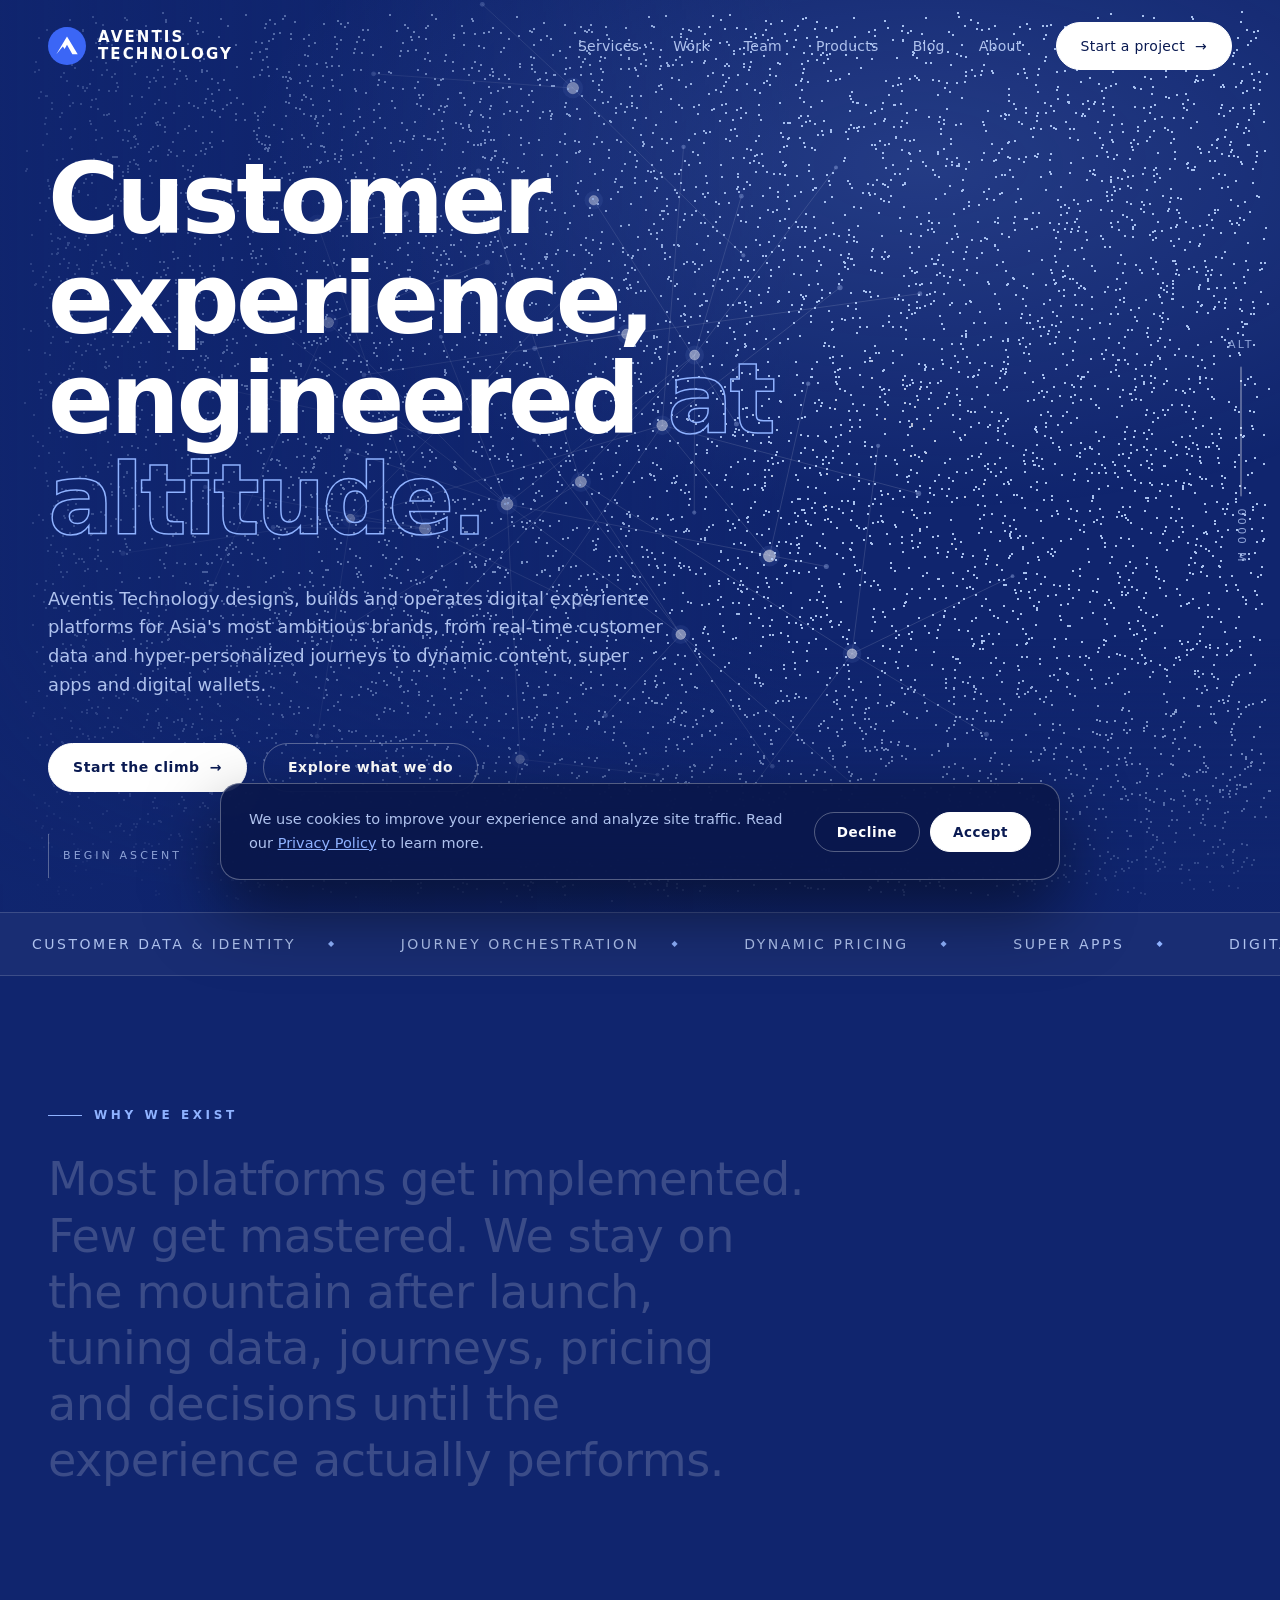
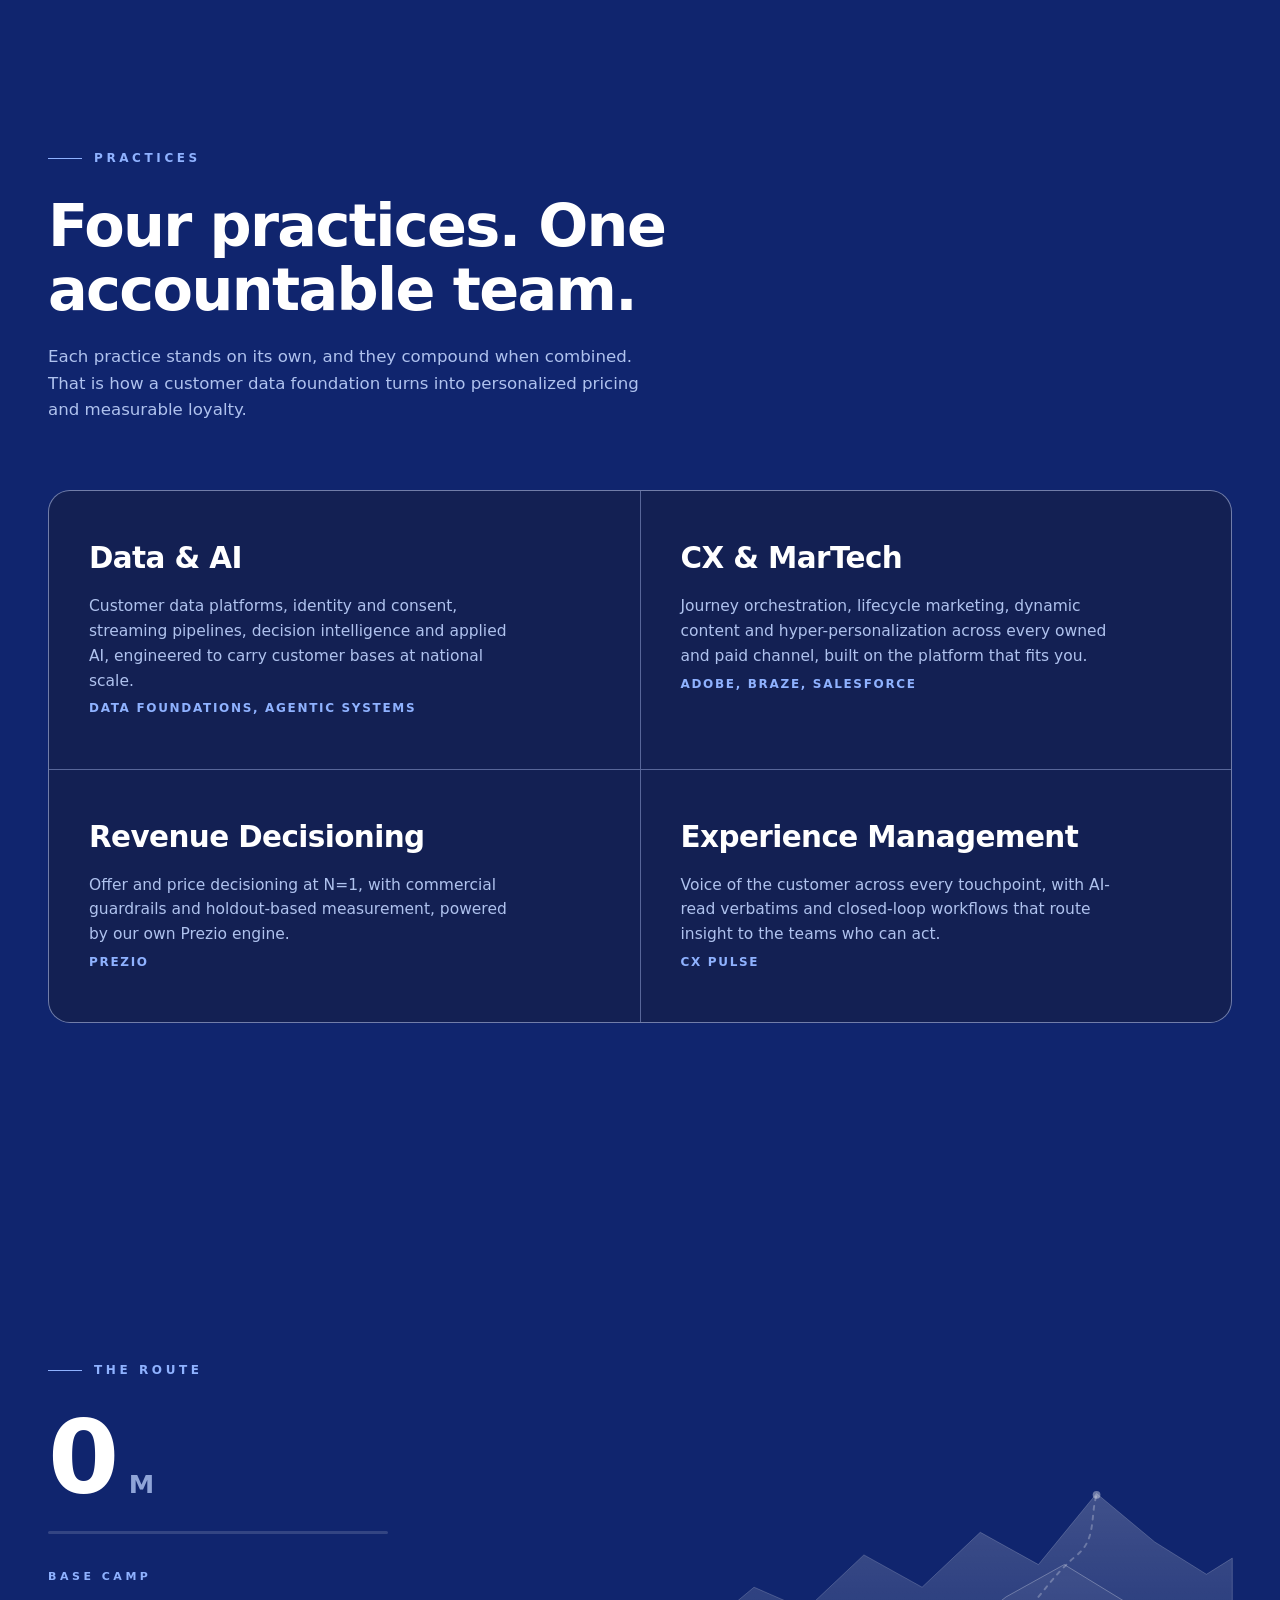
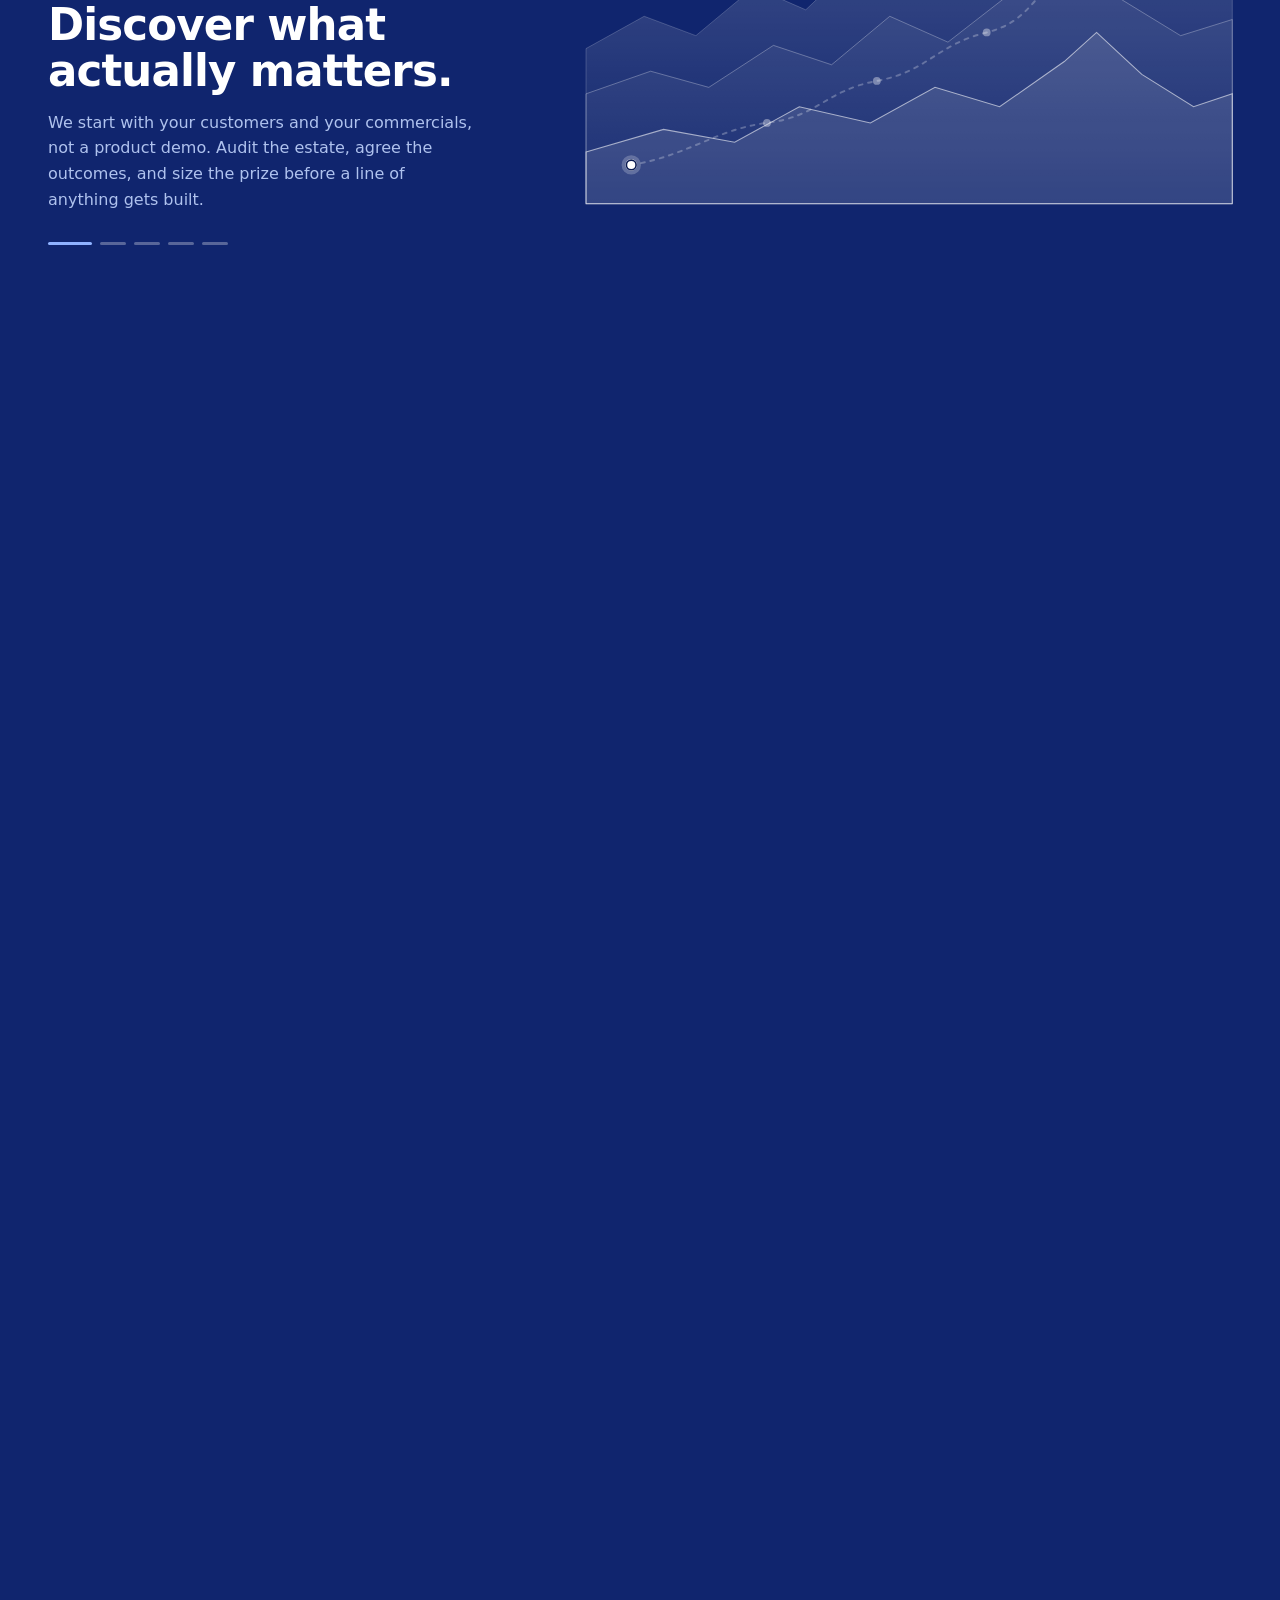
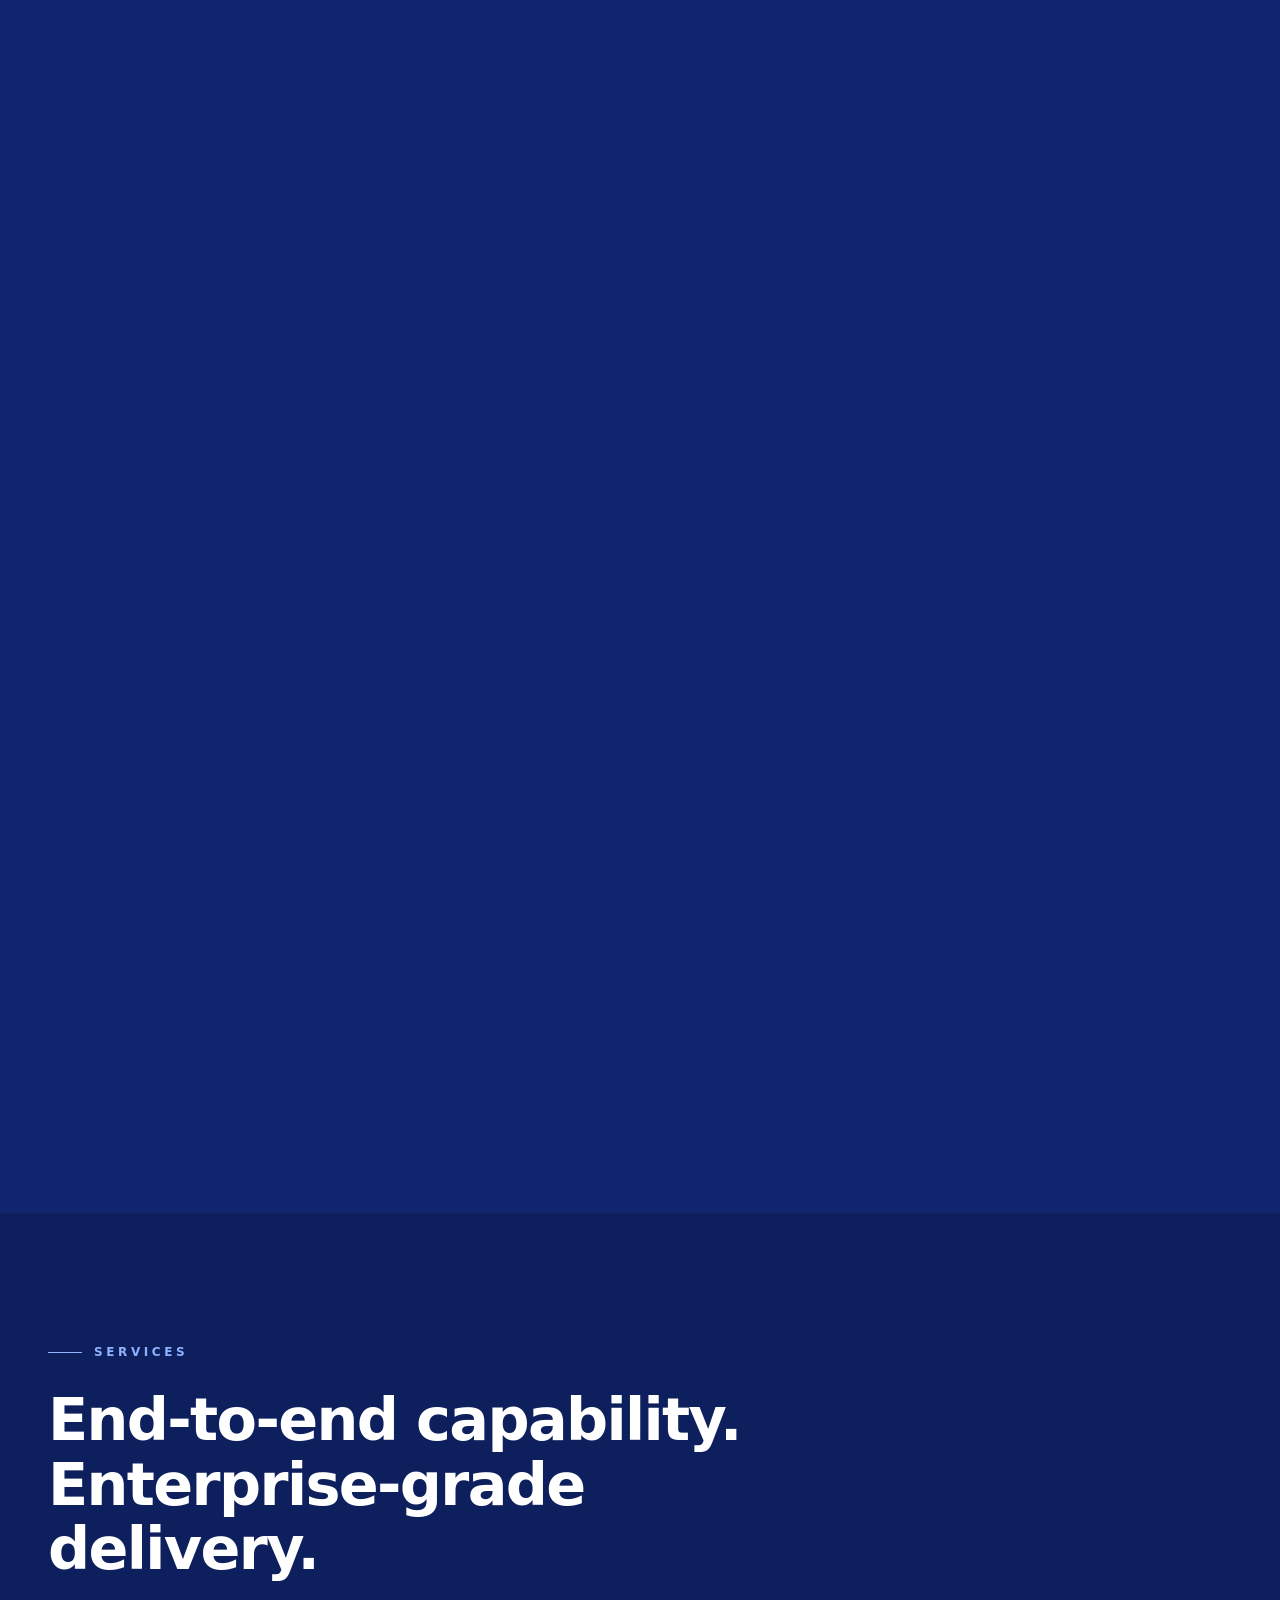
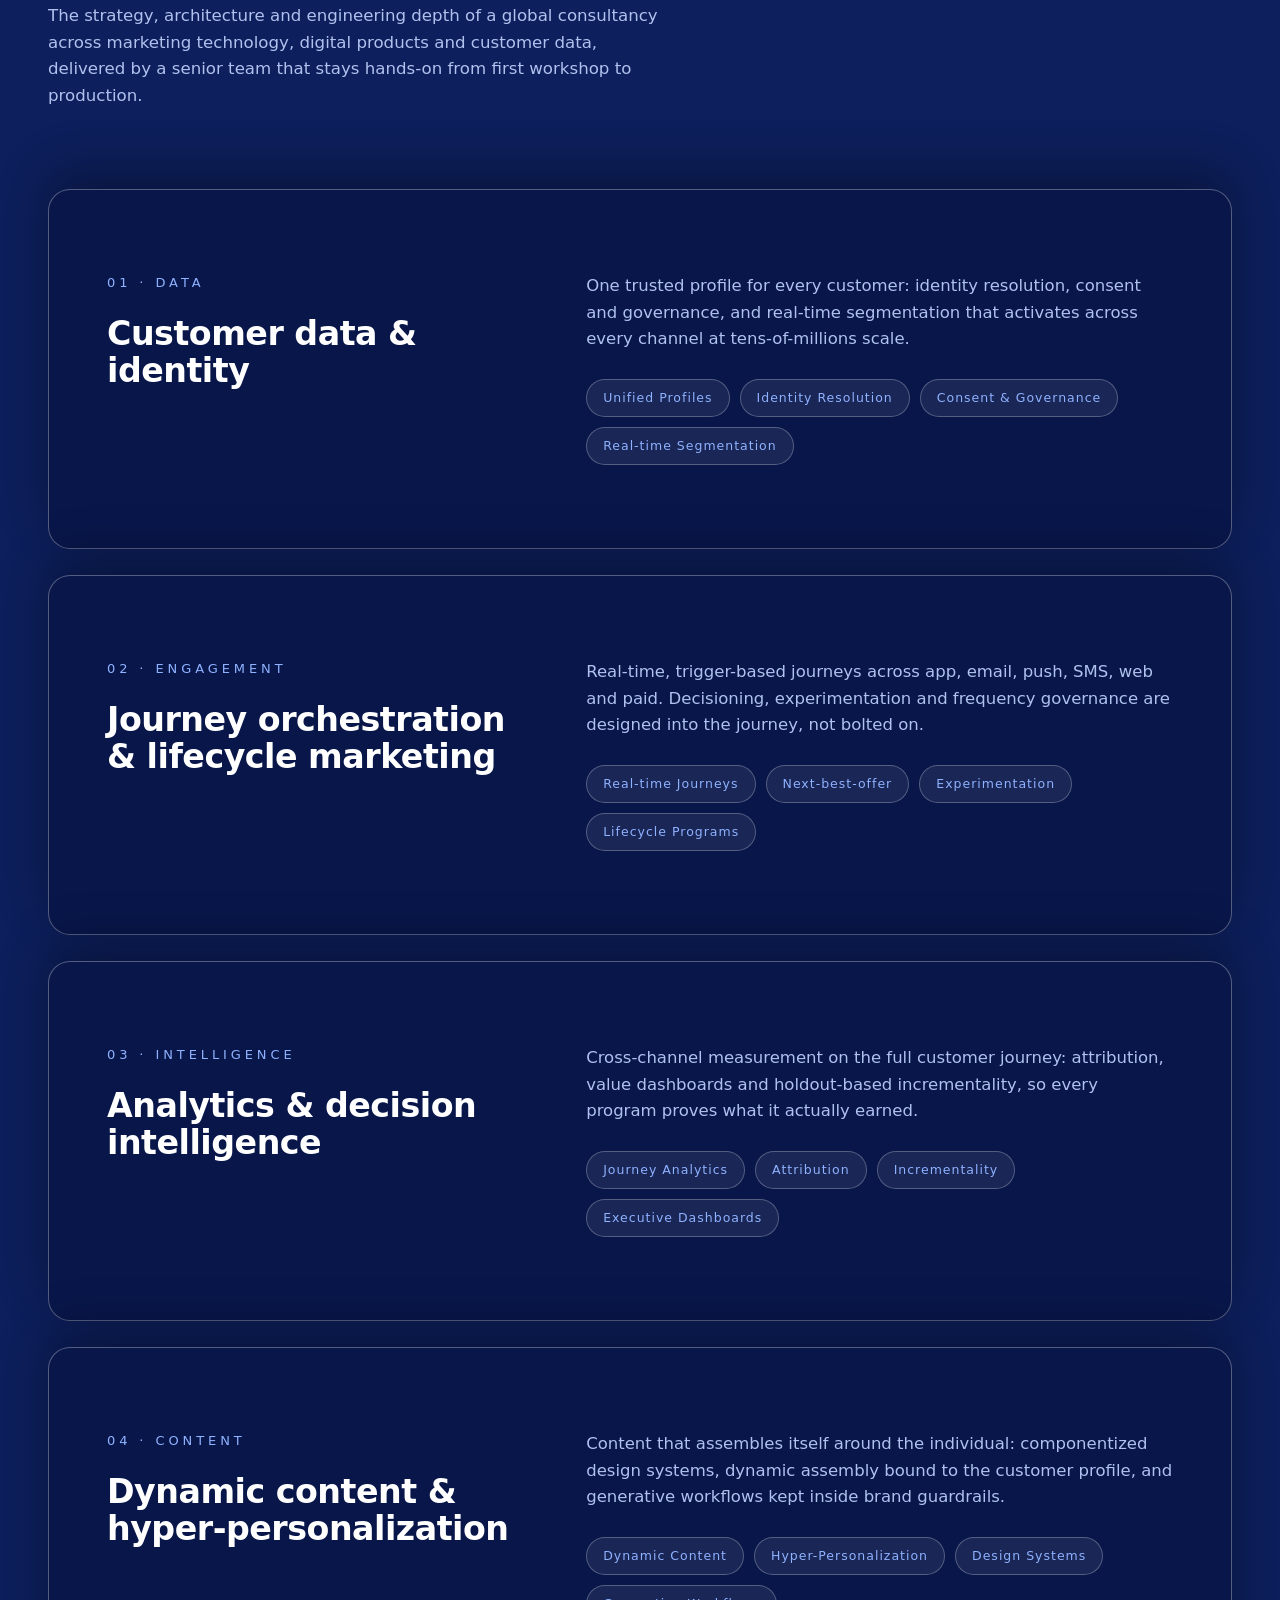
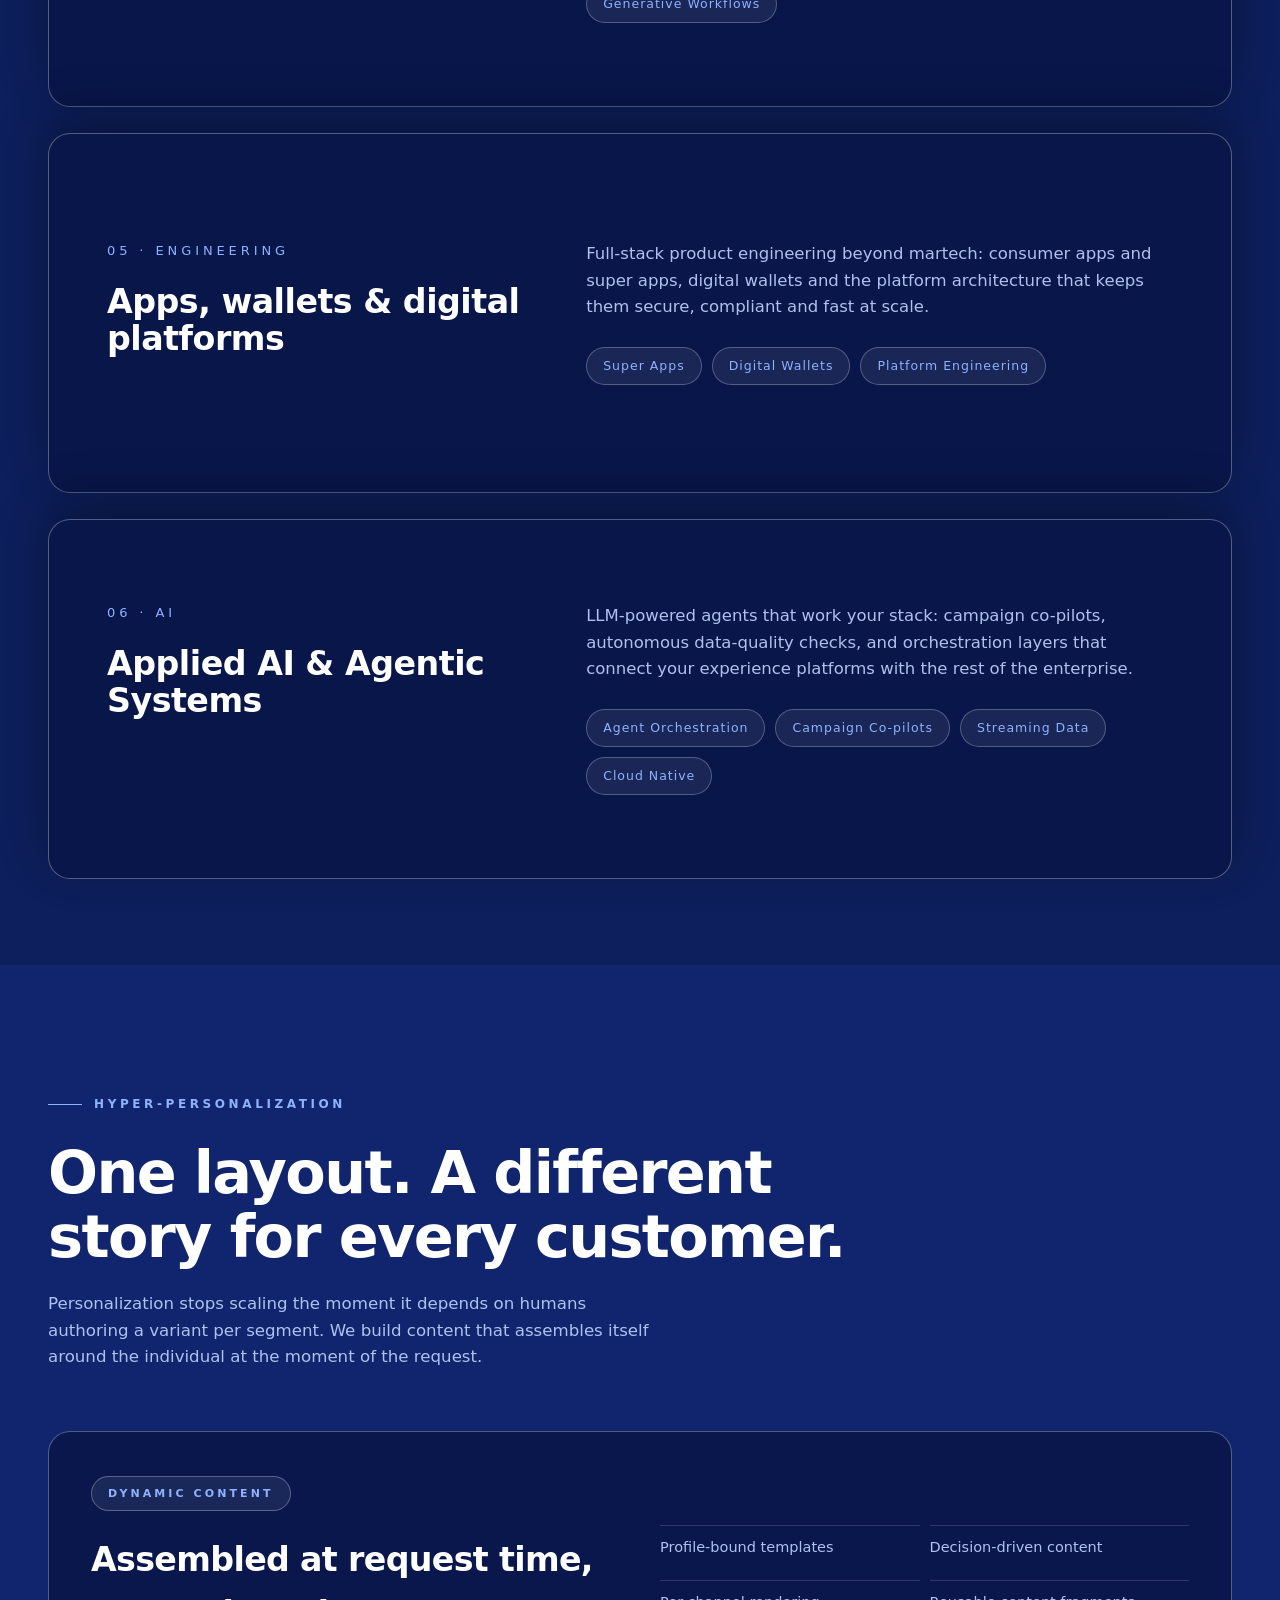
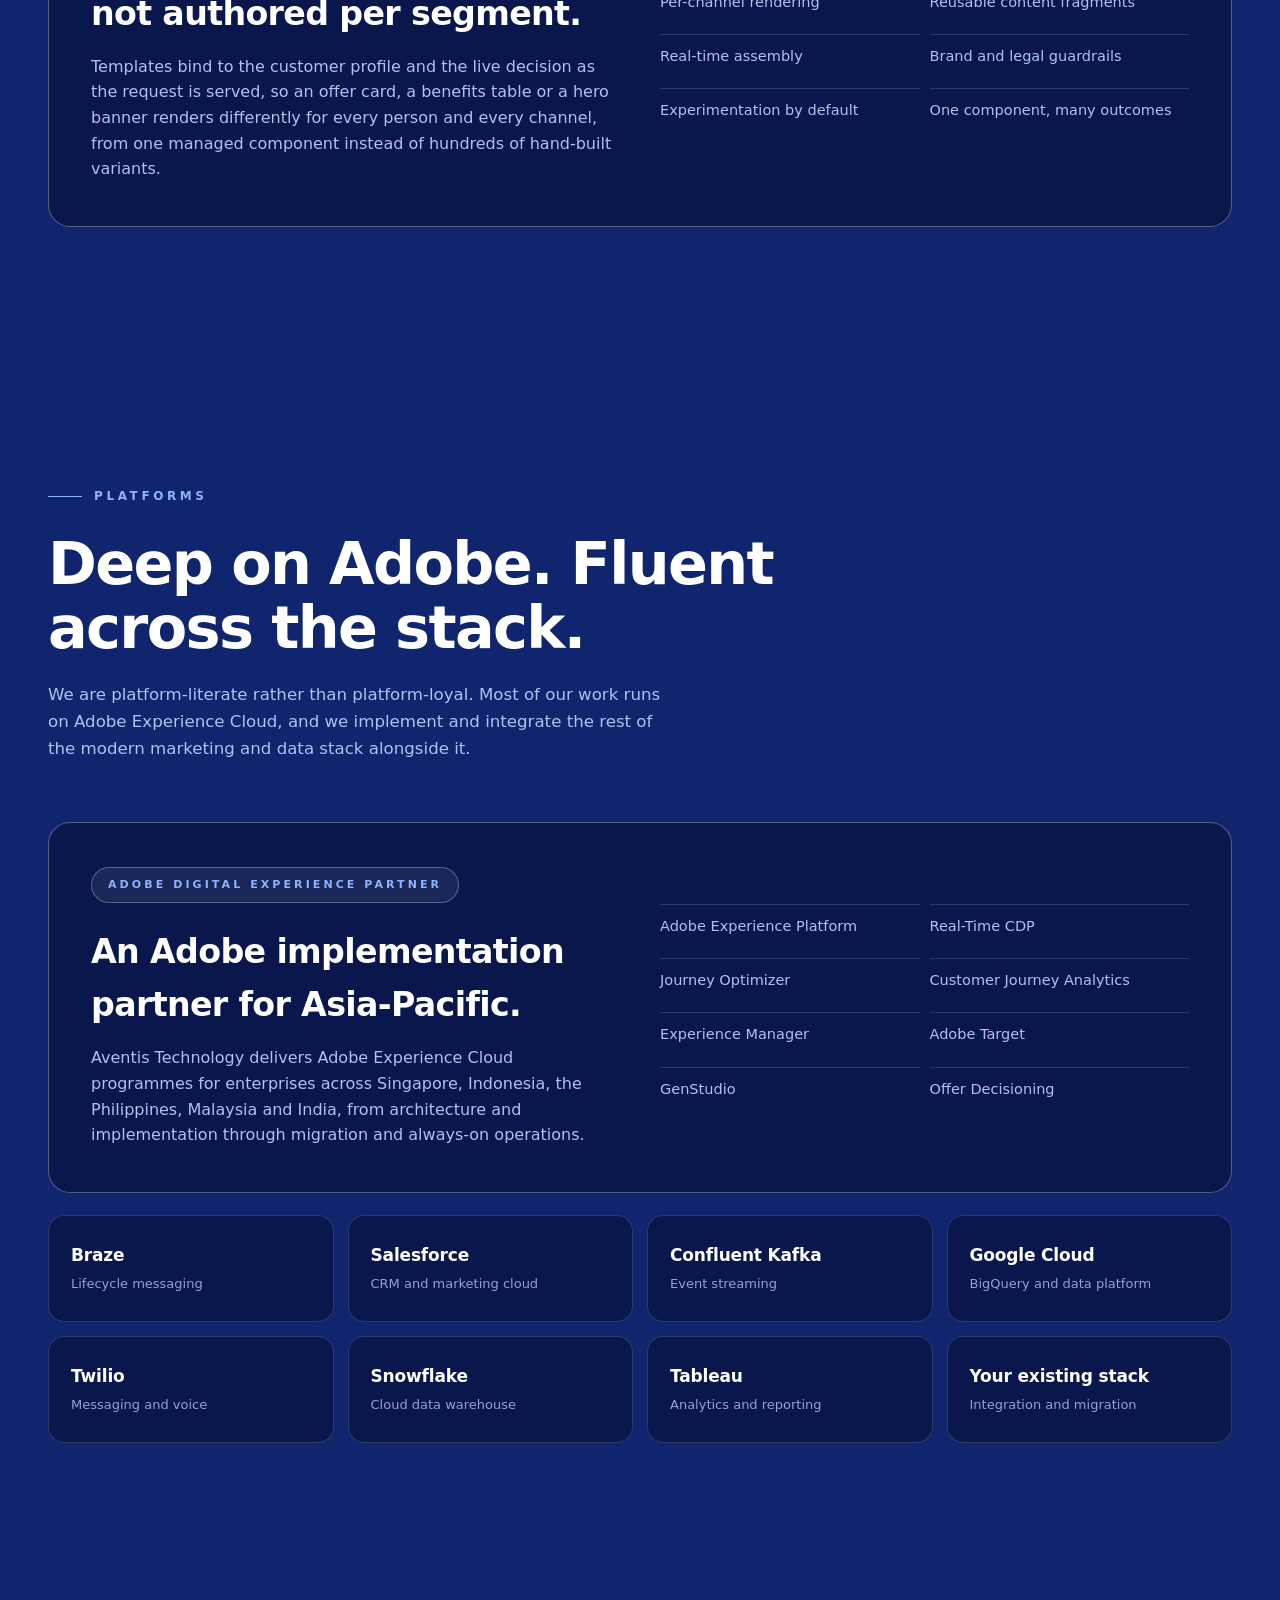
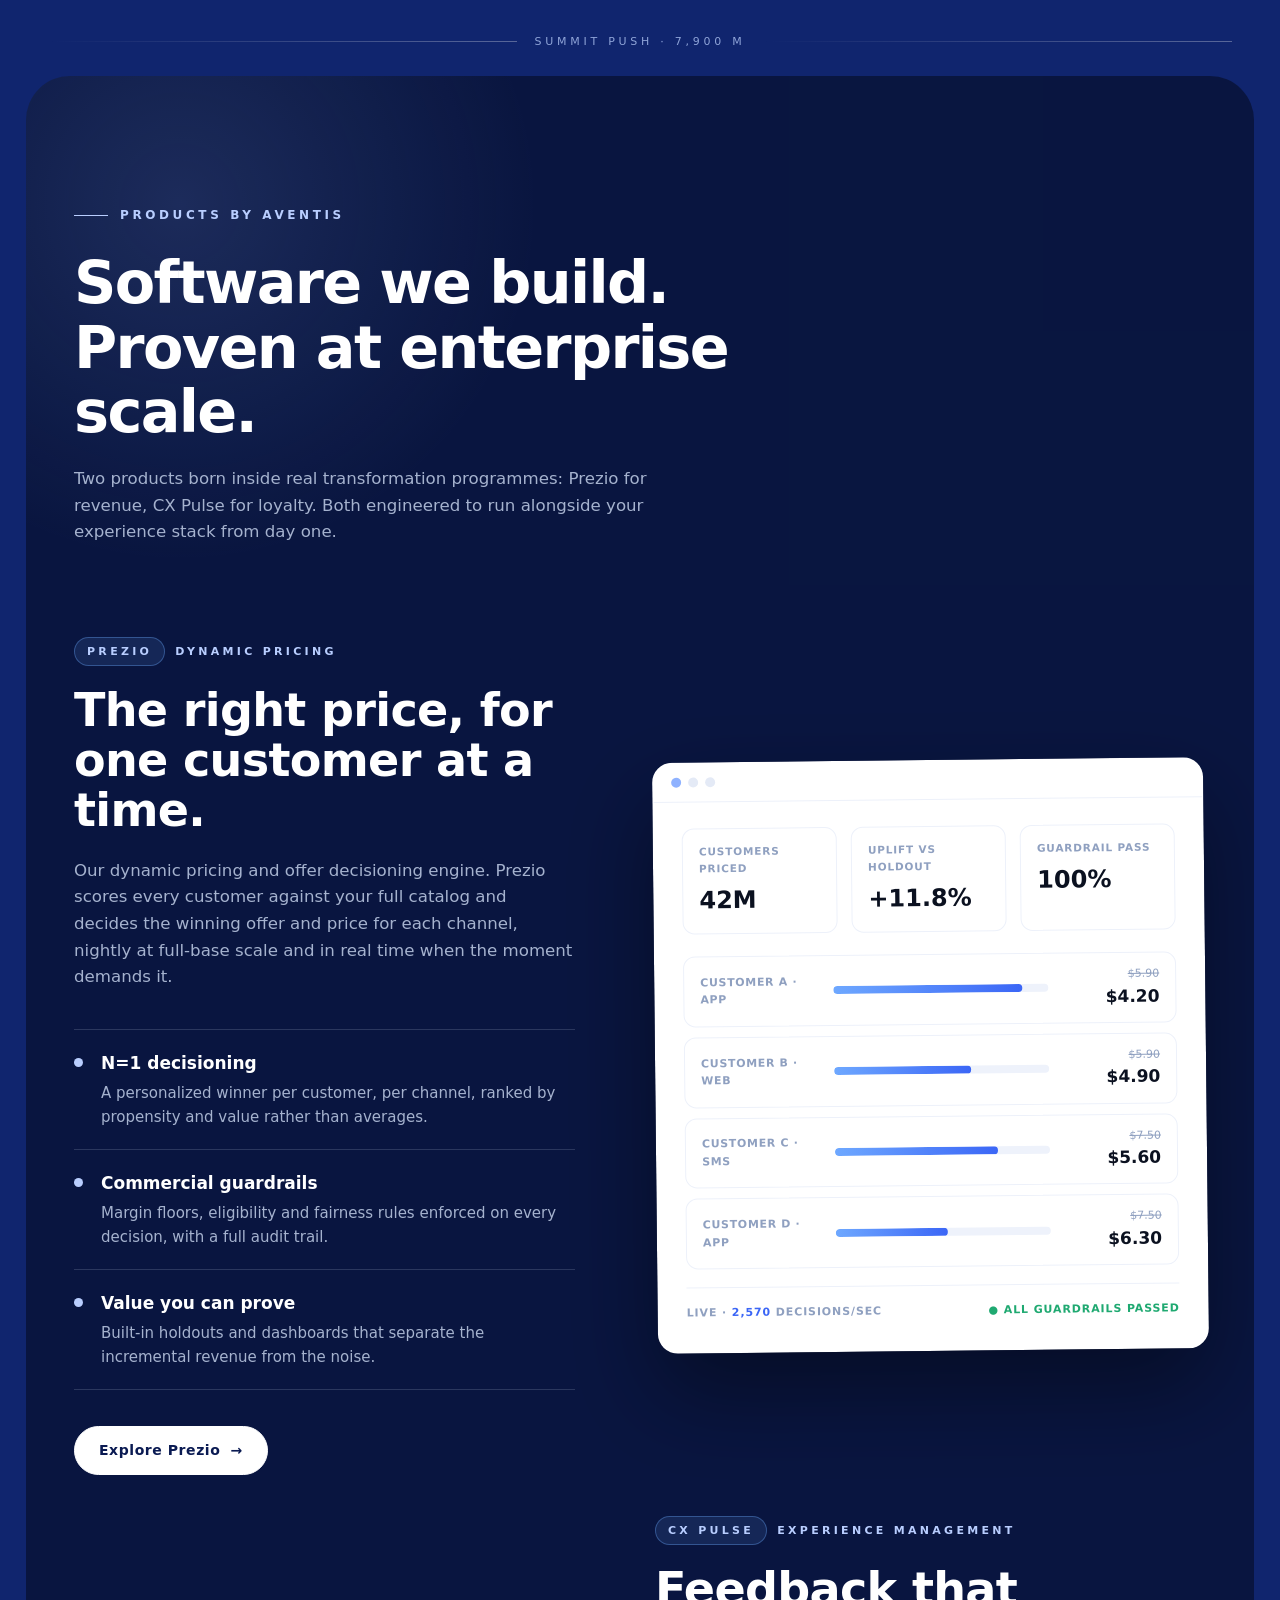
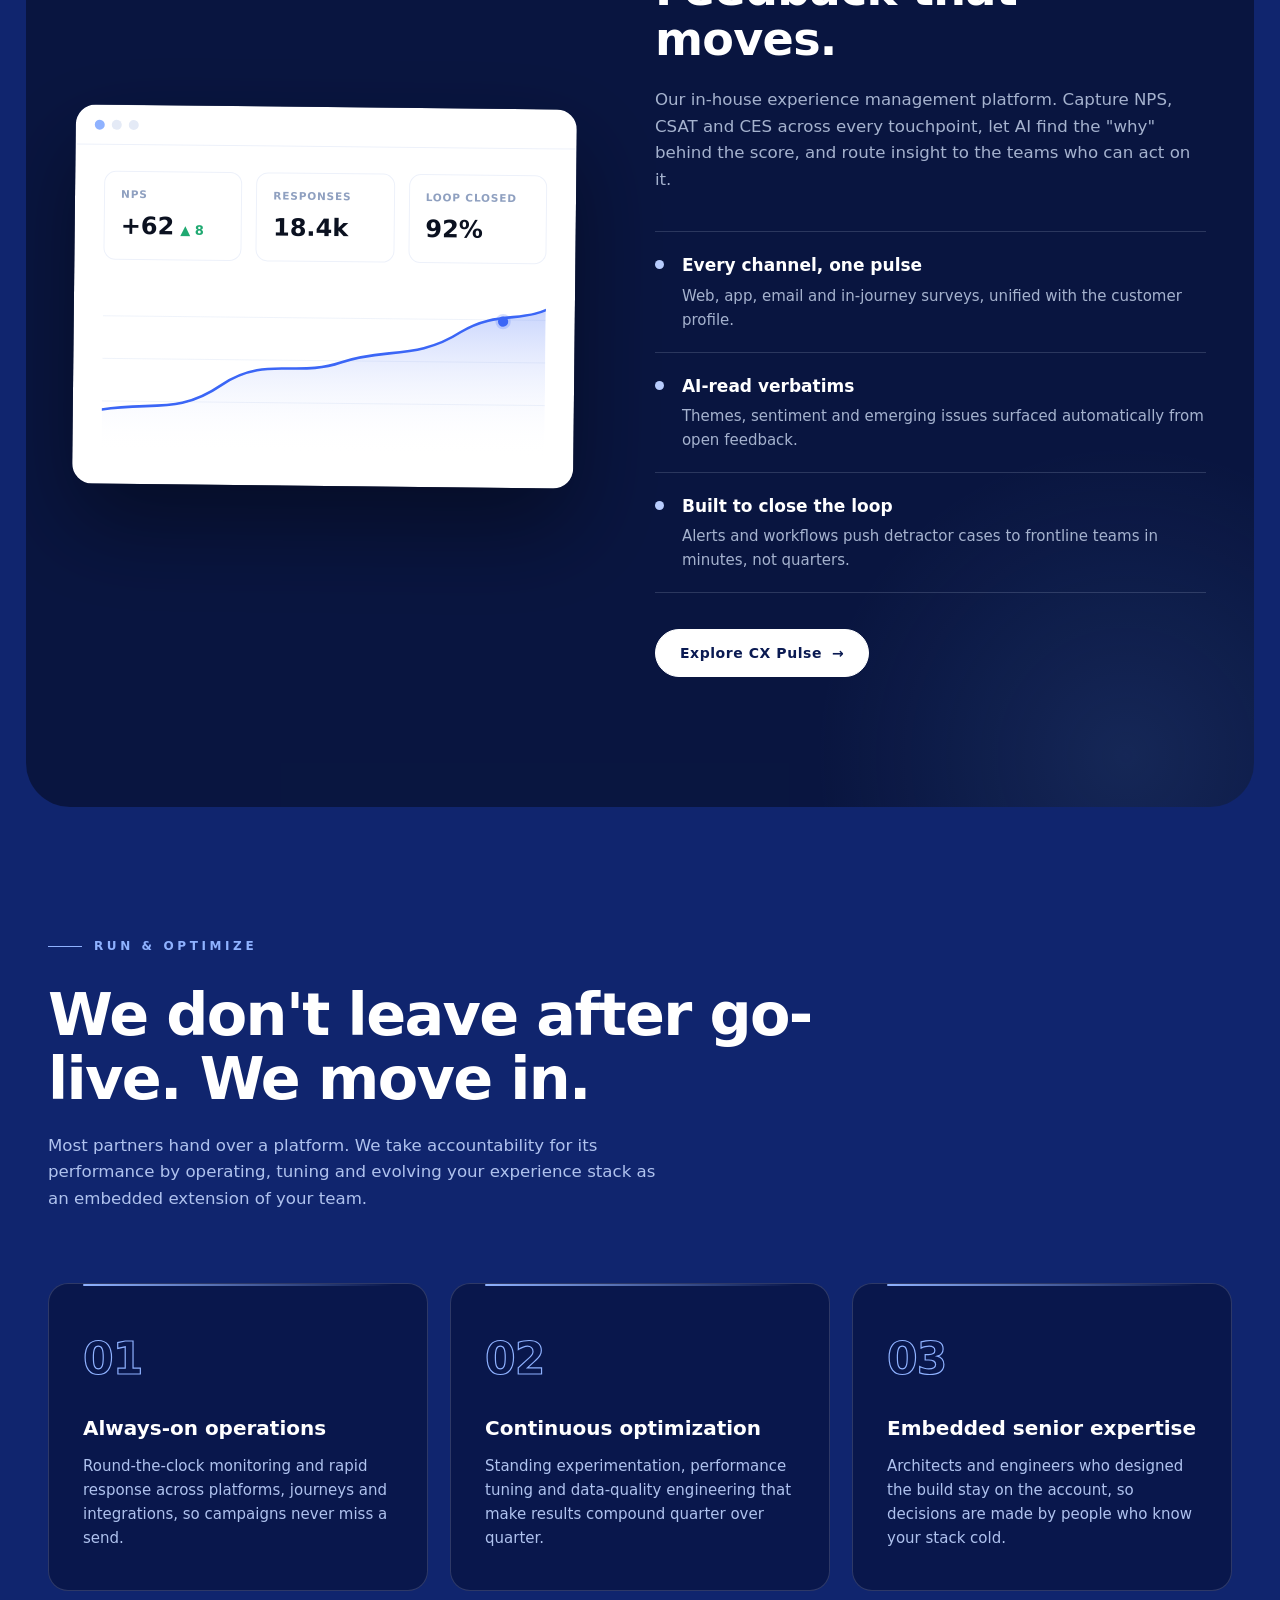
==== commit 4f893192: "updated code" ====
--- a/index.html
+++ b/index.html
@@ -965,9 +965,9 @@
     </div>
     <div class="cases rv">
       <a class="cs" href="/case-studies#telco-martech">
-        <span class="sector">Telecommunications &middot; Indonesia</span>
+        <span class="sector">Telecommunications &middot; South East Asia</span>
         <h3>A national operator rebuilds its marketing stack</h3>
-        <p>A fixed-price Adobe Experience Cloud transformation for one of Indonesia's largest operators, unifying multiple consumer brands onto a single customer data foundation with real-time journeys across app, messaging and USSD.</p>
+        <p>A fixed-price Adobe Experience Cloud transformation for one of South East Asia's largest operators, unifying multiple consumer brands onto a single customer data foundation with real-time journeys across app, messaging and USSD.</p>
         <div class="kpi"><div><b>Nation-scale</b><small>Subscriber base unified</small></div><div><b>Multi-brand</b><small>On one data foundation</small></div></div>
       </a>
       <a class="cs" href="/case-studies#pricing">
@@ -977,9 +977,9 @@
         <div class="kpi"><div><b>N=1</b><small>Decisioning at full base</small></div><div><b>100%</b><small>Guardrail compliance</small></div></div>
       </a>
       <a class="cs" href="/case-studies#managed-services">
-        <span class="sector">Telecommunications &middot; Philippines</span>
+        <span class="sector">Telecommunications &middot; South East Asia</span>
         <h3>Taking over a live experience platform</h3>
-        <p>A structured takeover of an in-flight marketing platform for a Philippine telecom group, moving from incumbent handover to full ownership of operations, releases and optimization inside one quarter.</p>
+        <p>A structured takeover of an in-flight marketing platform for a South East Asian telecom group, moving from incumbent handover to full ownership of operations, releases and optimization inside one quarter.</p>
         <div class="kpi"><div><b>24&times;7</b><small>Operations</small></div><div><b>1 quarter</b><small>To full ownership</small></div></div>
       </a>
     </div>
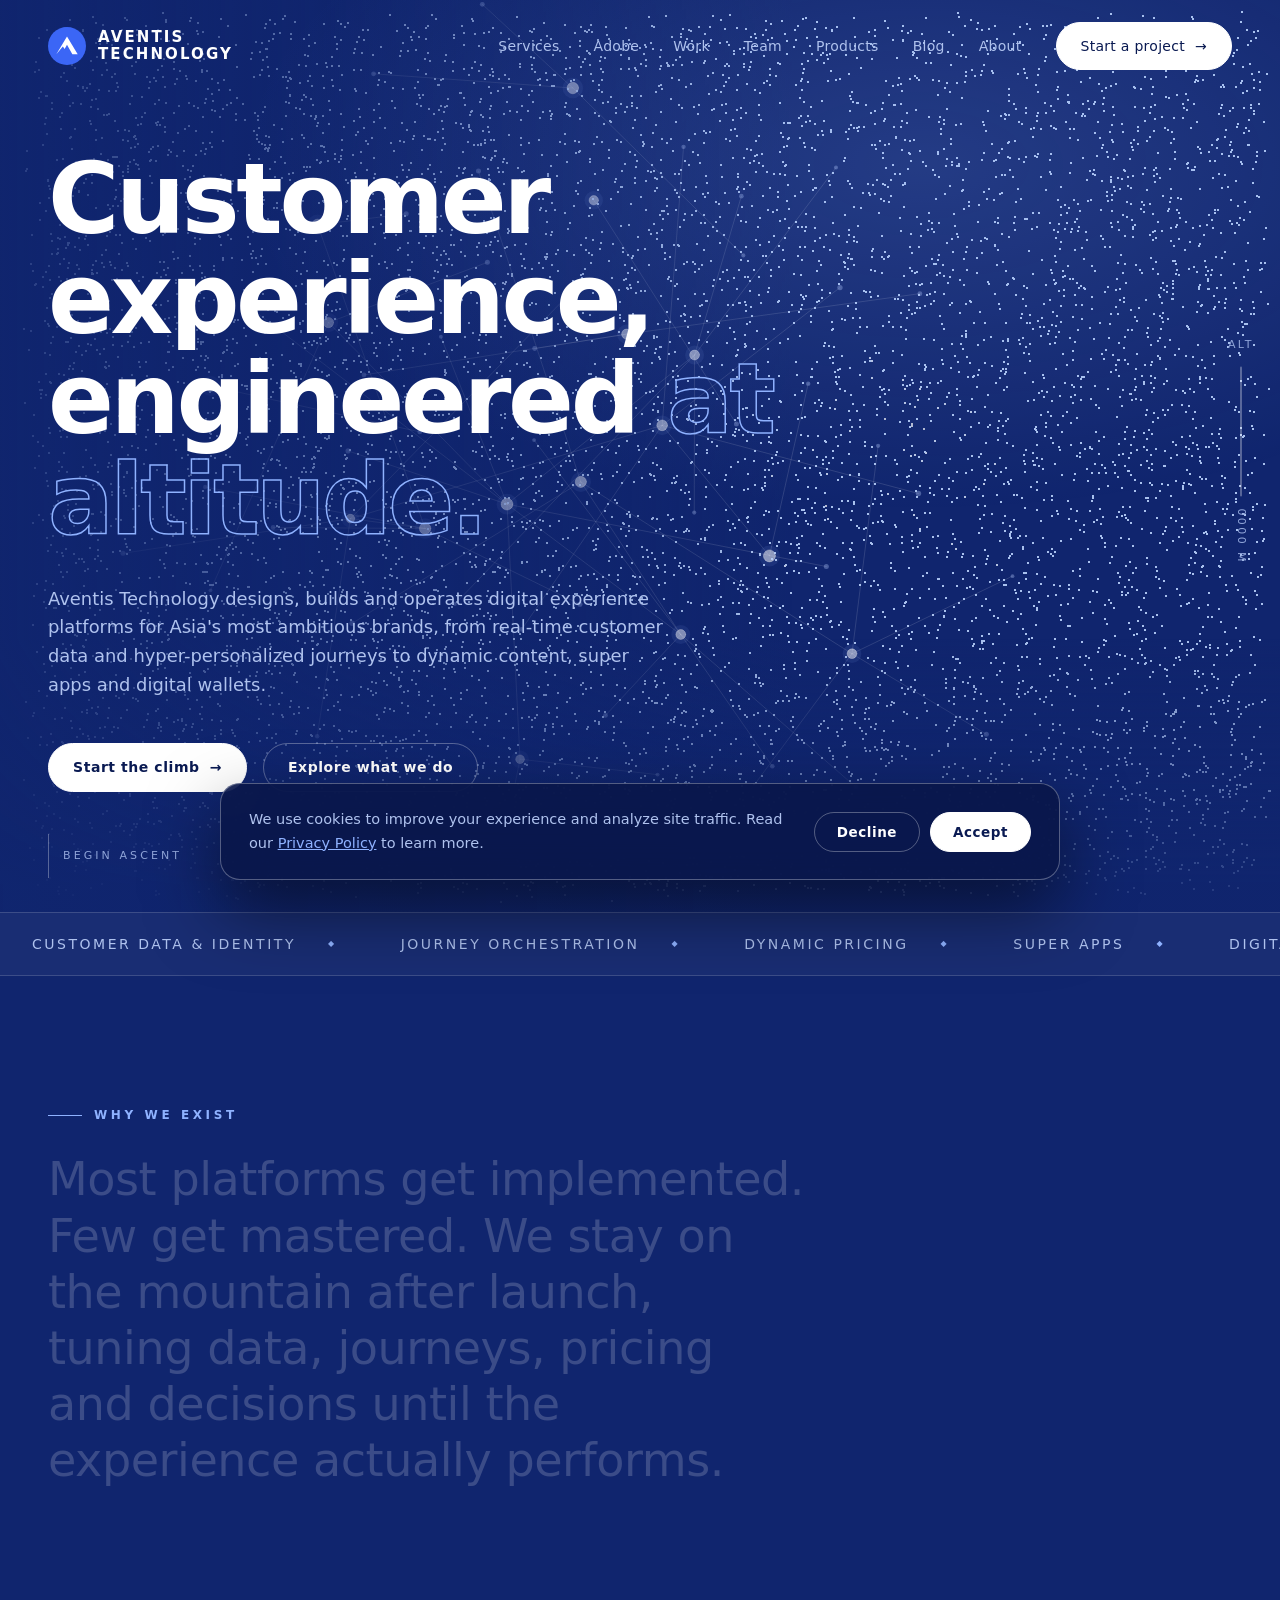
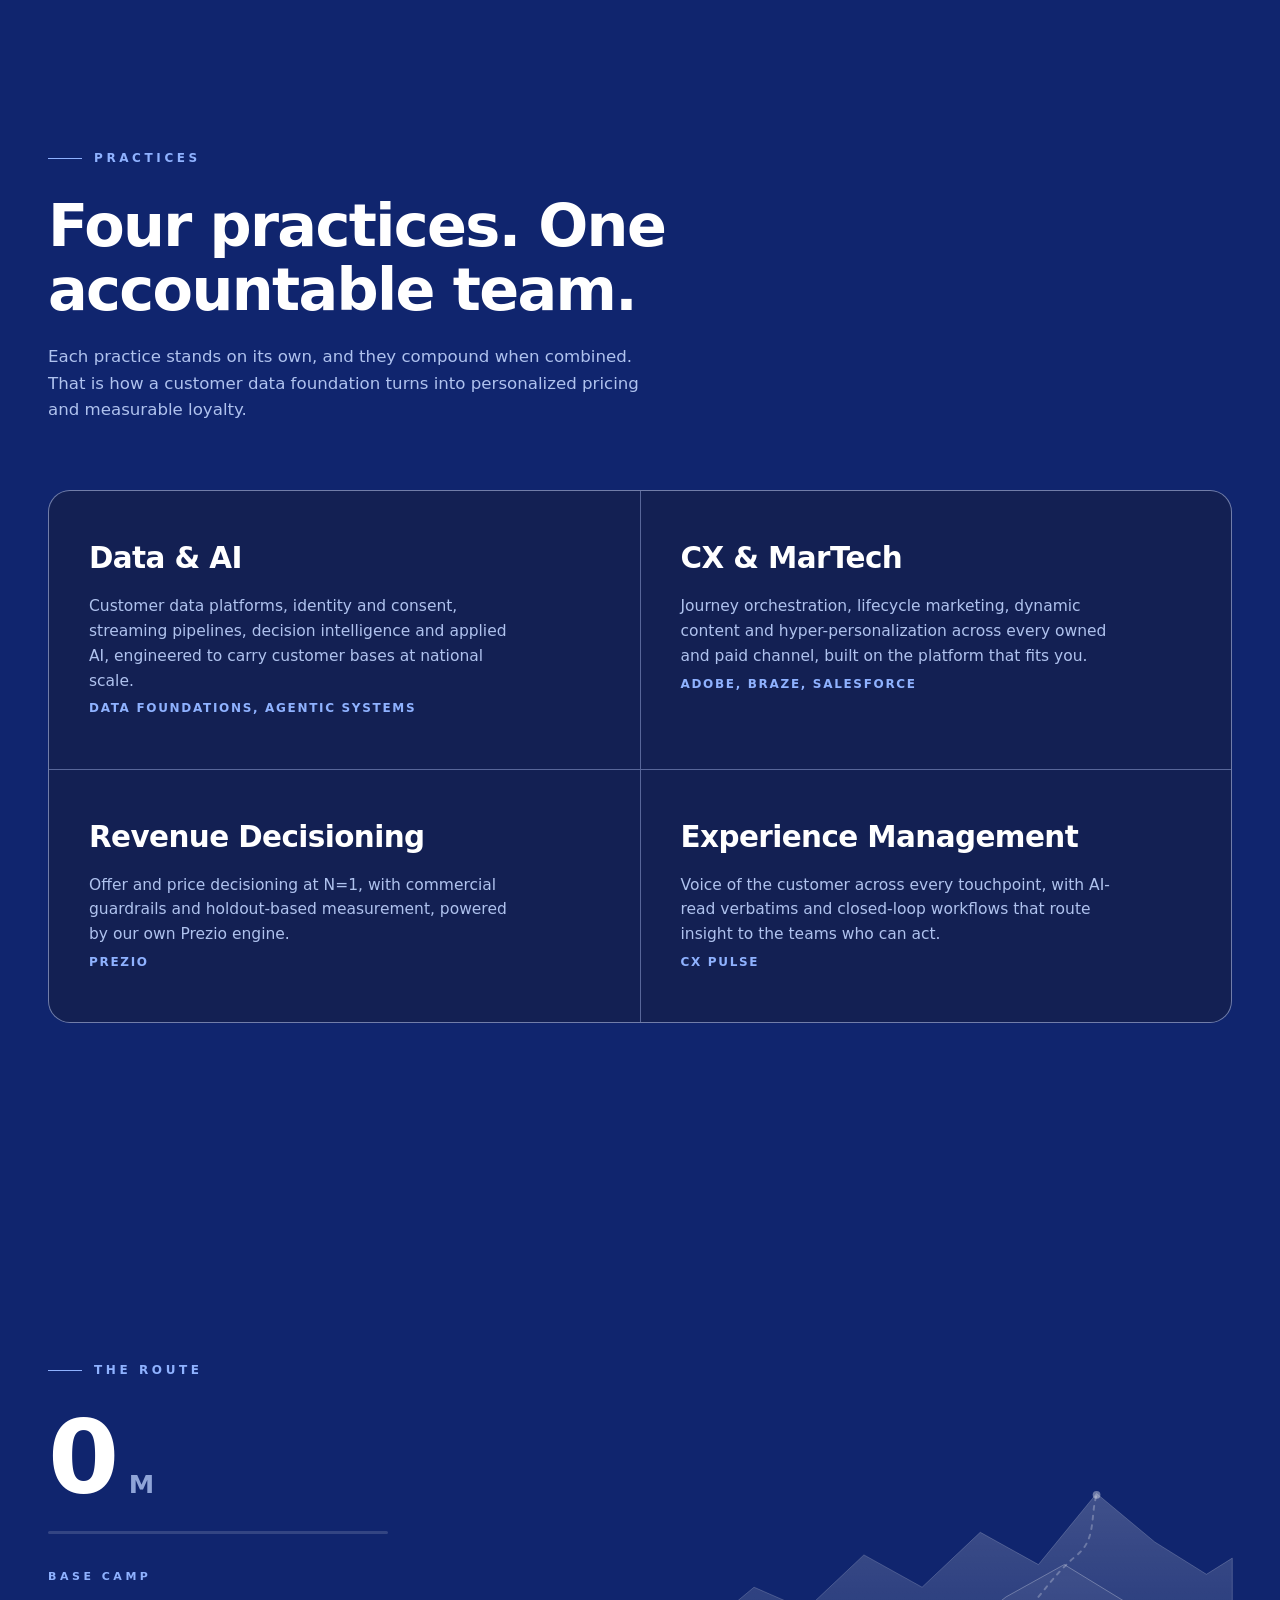
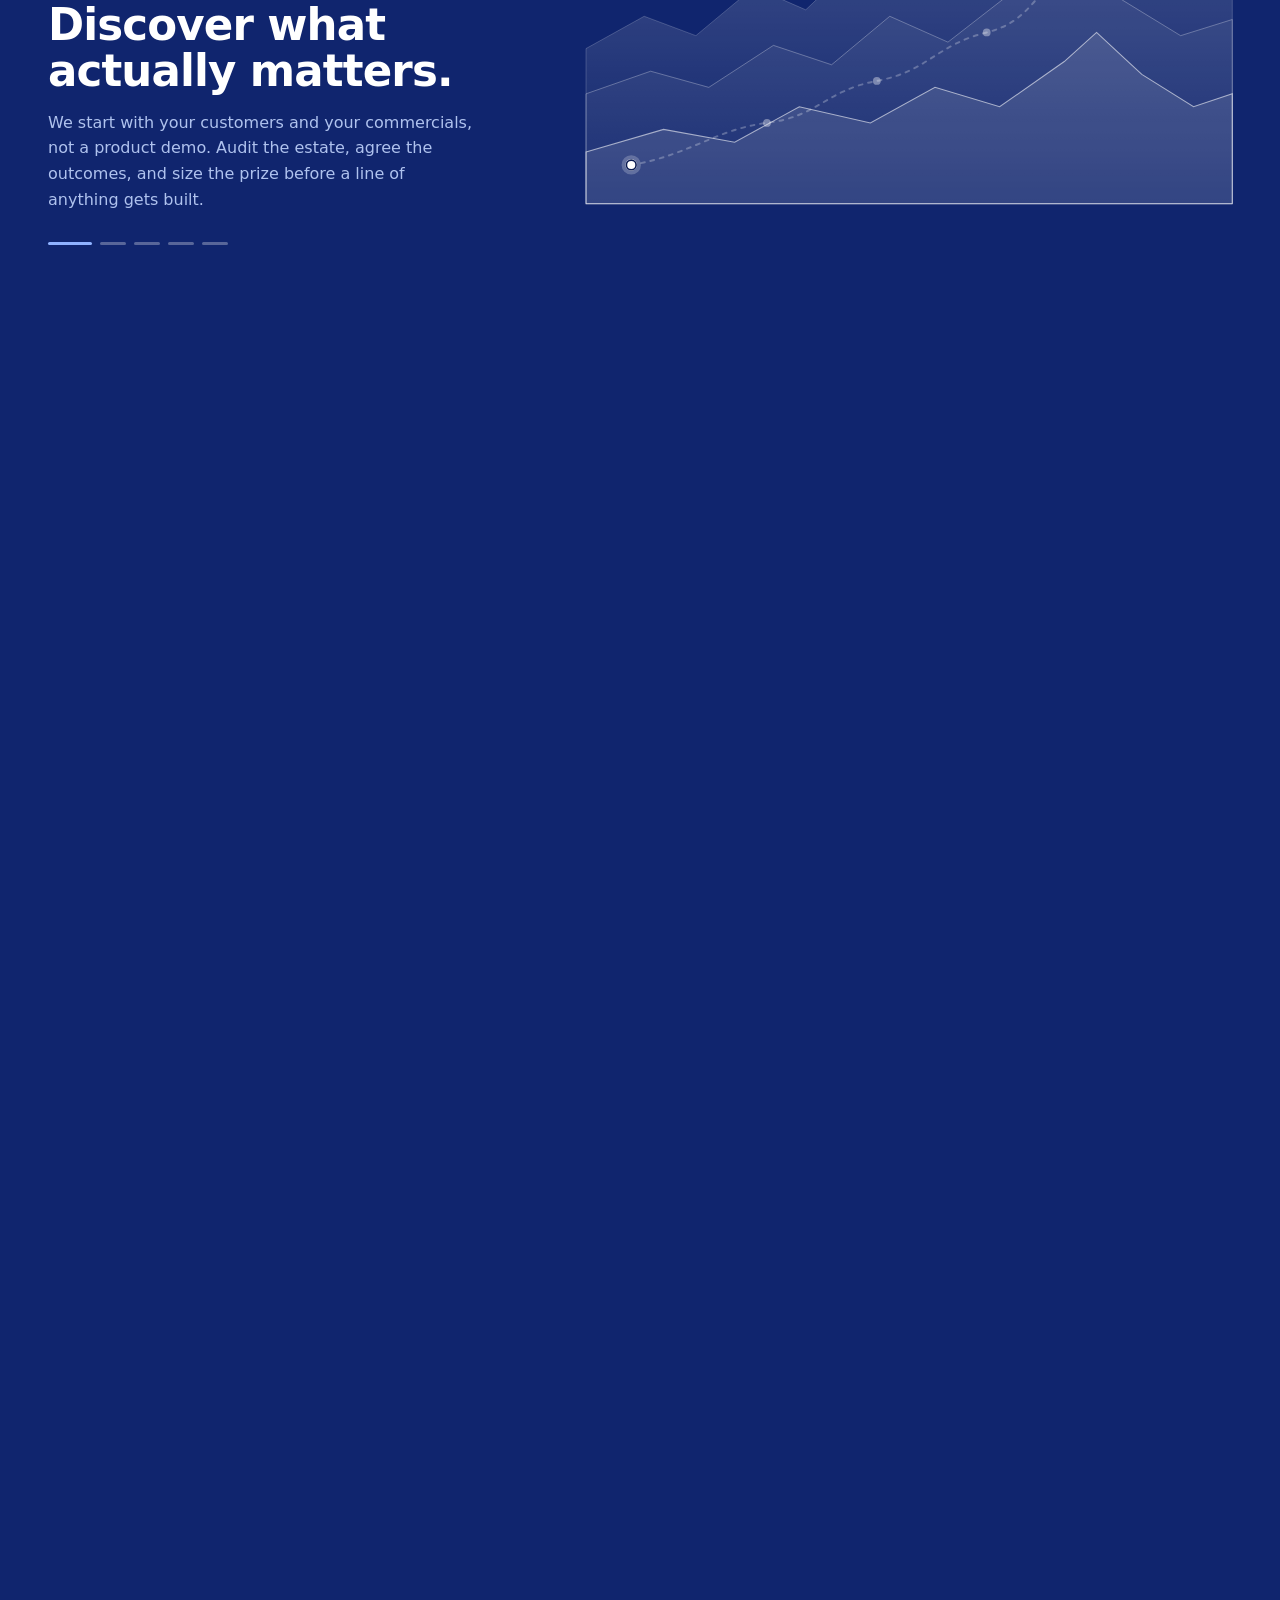
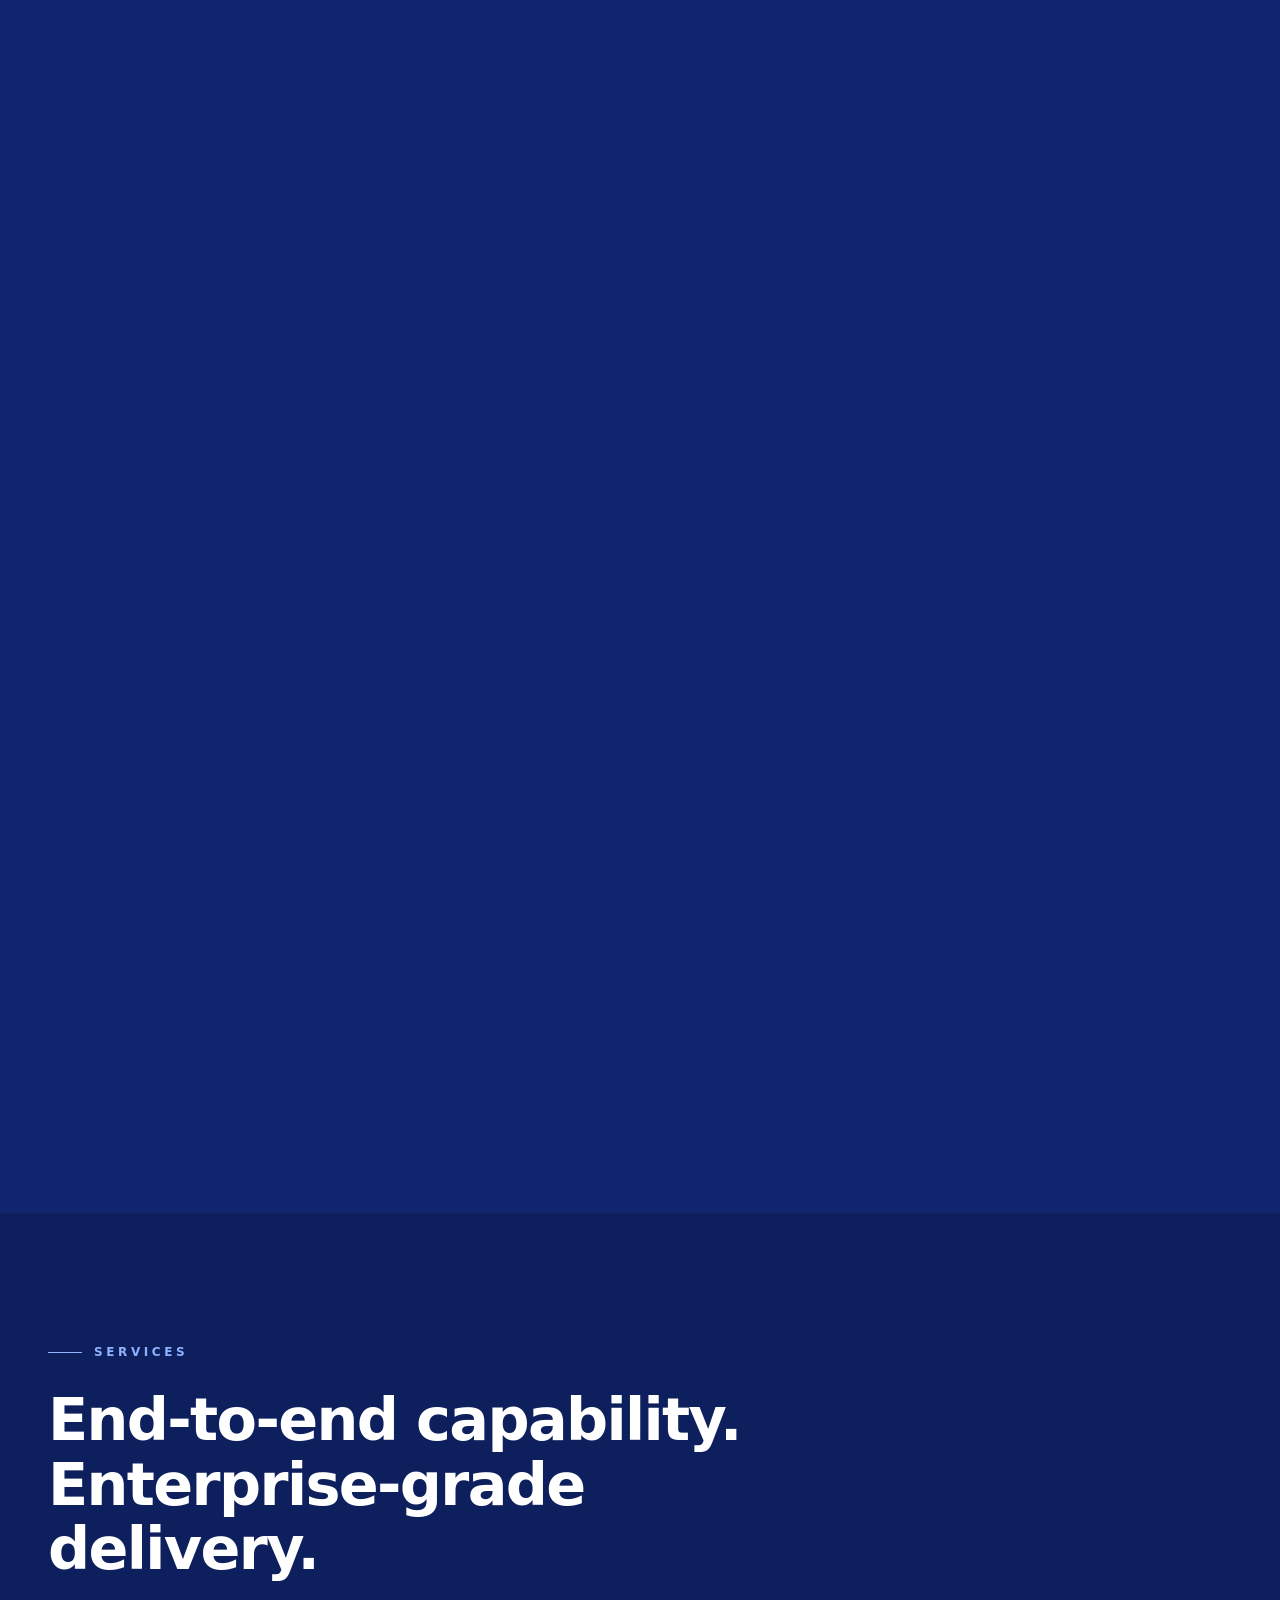
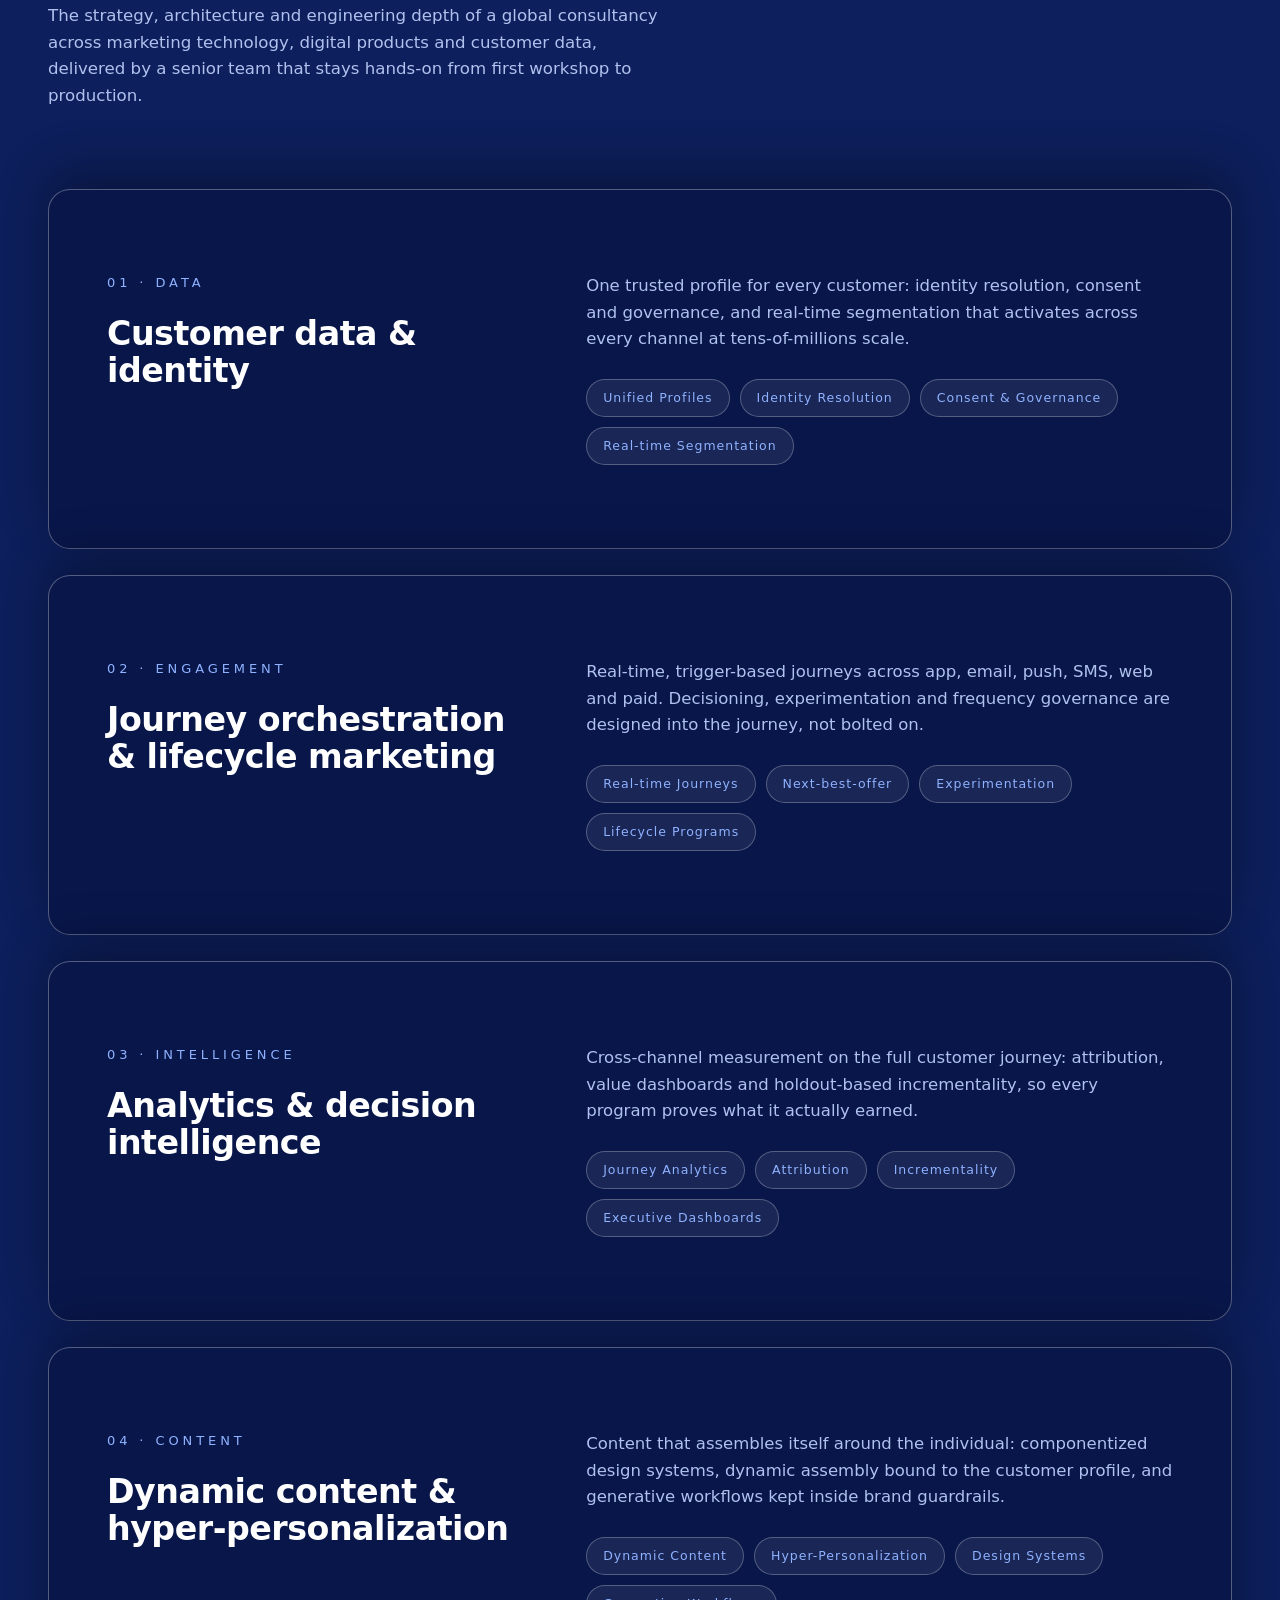
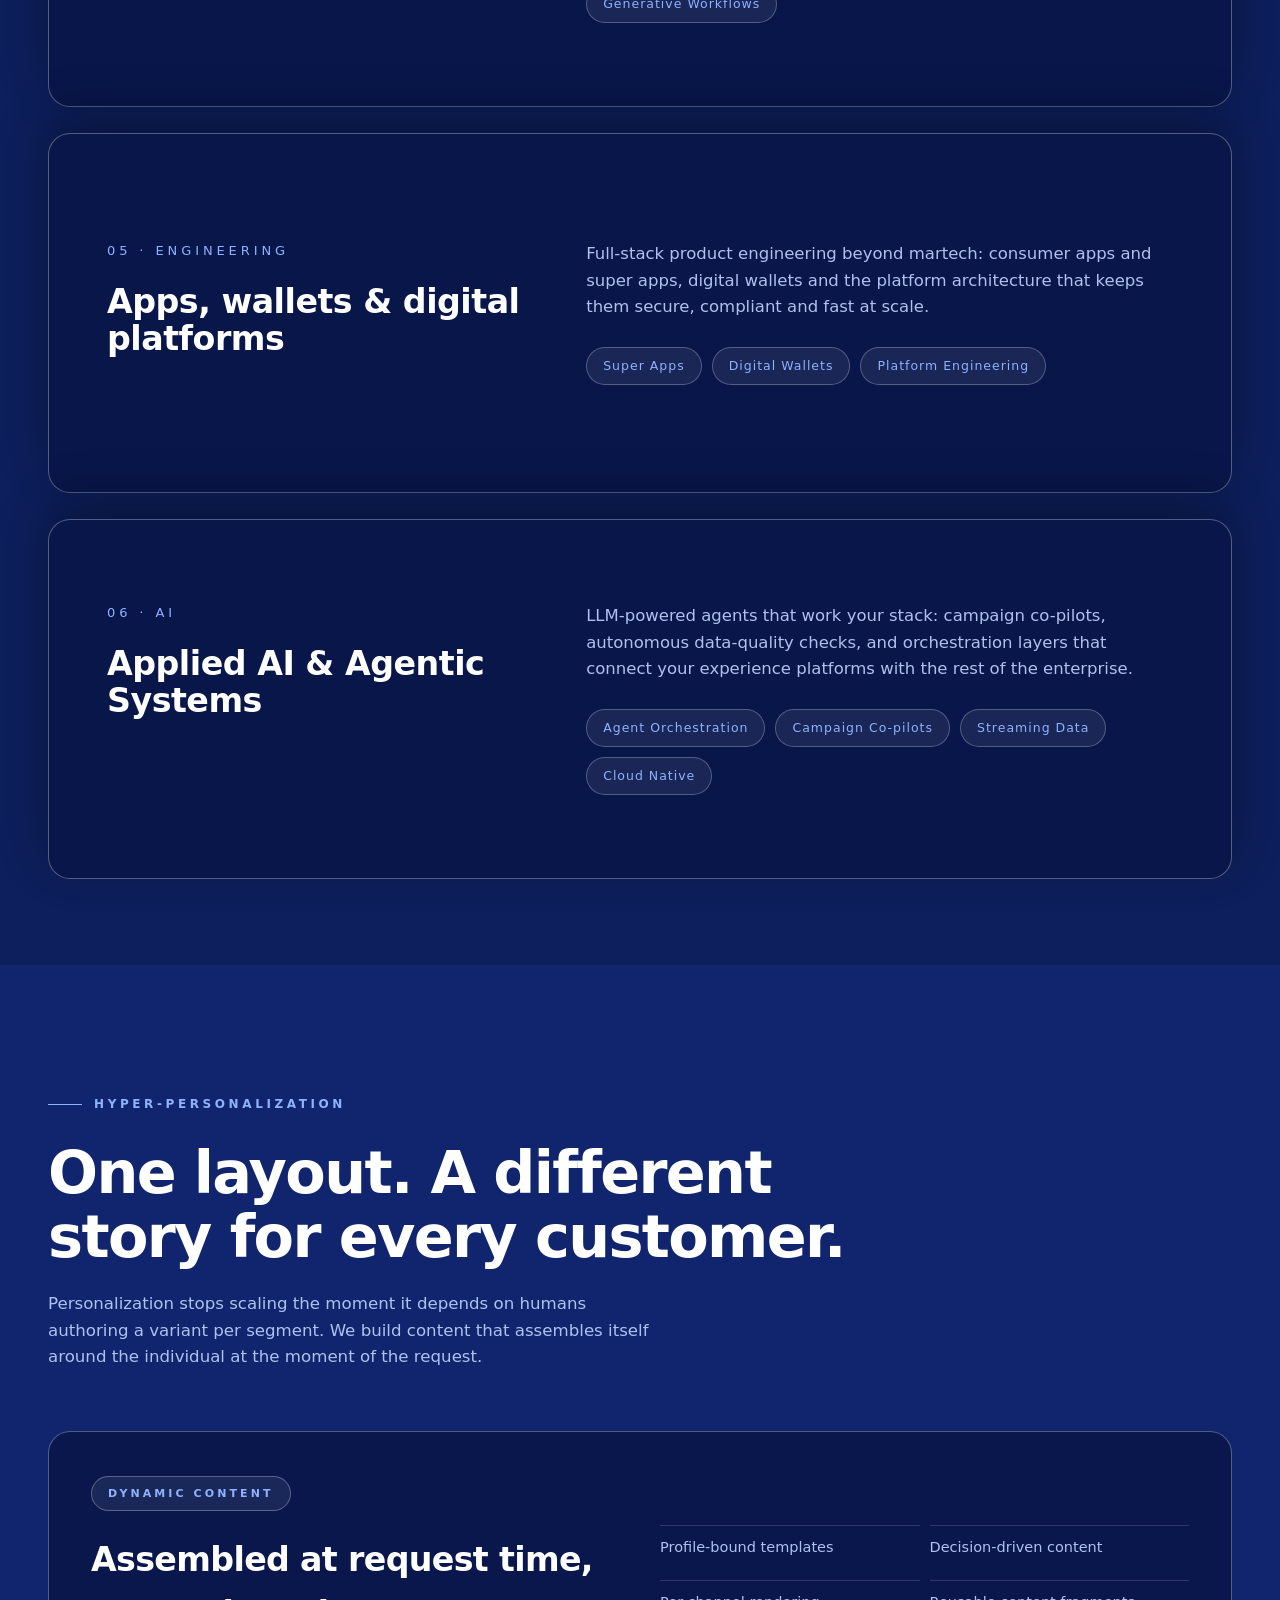
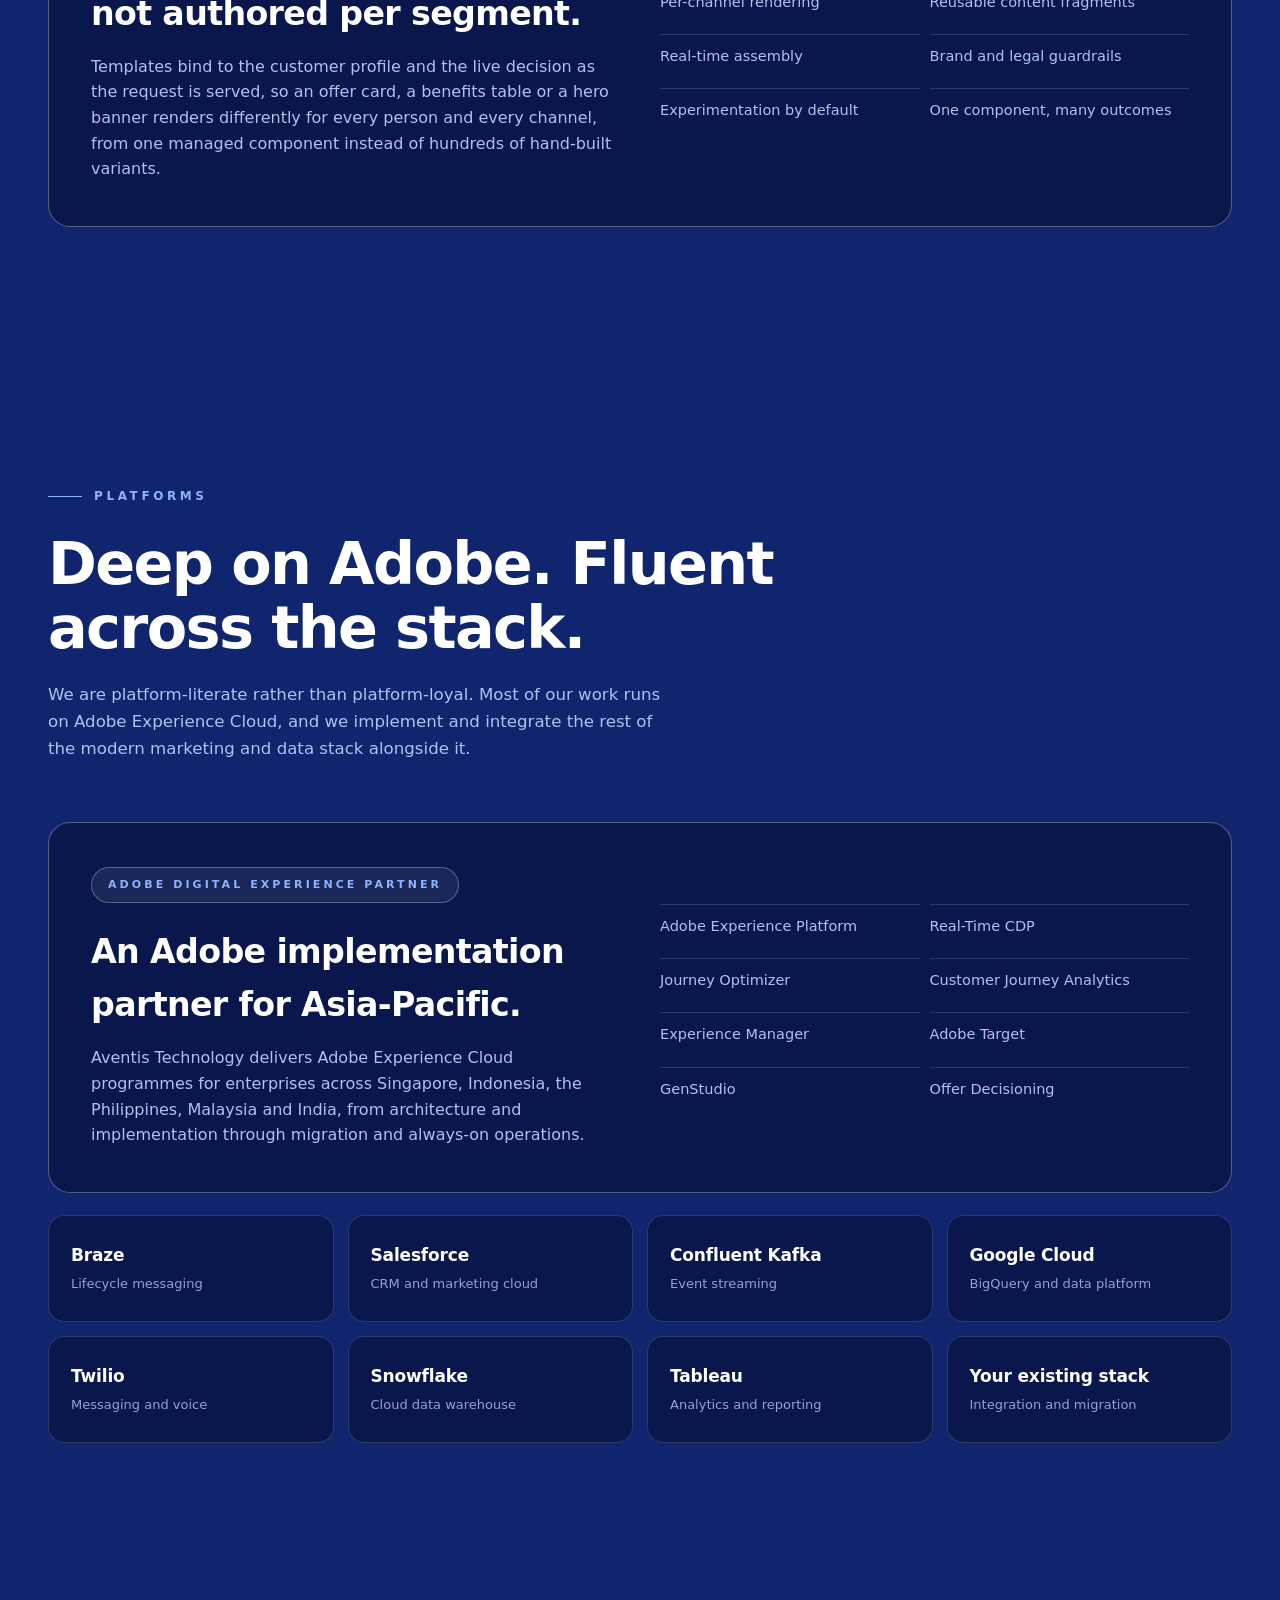
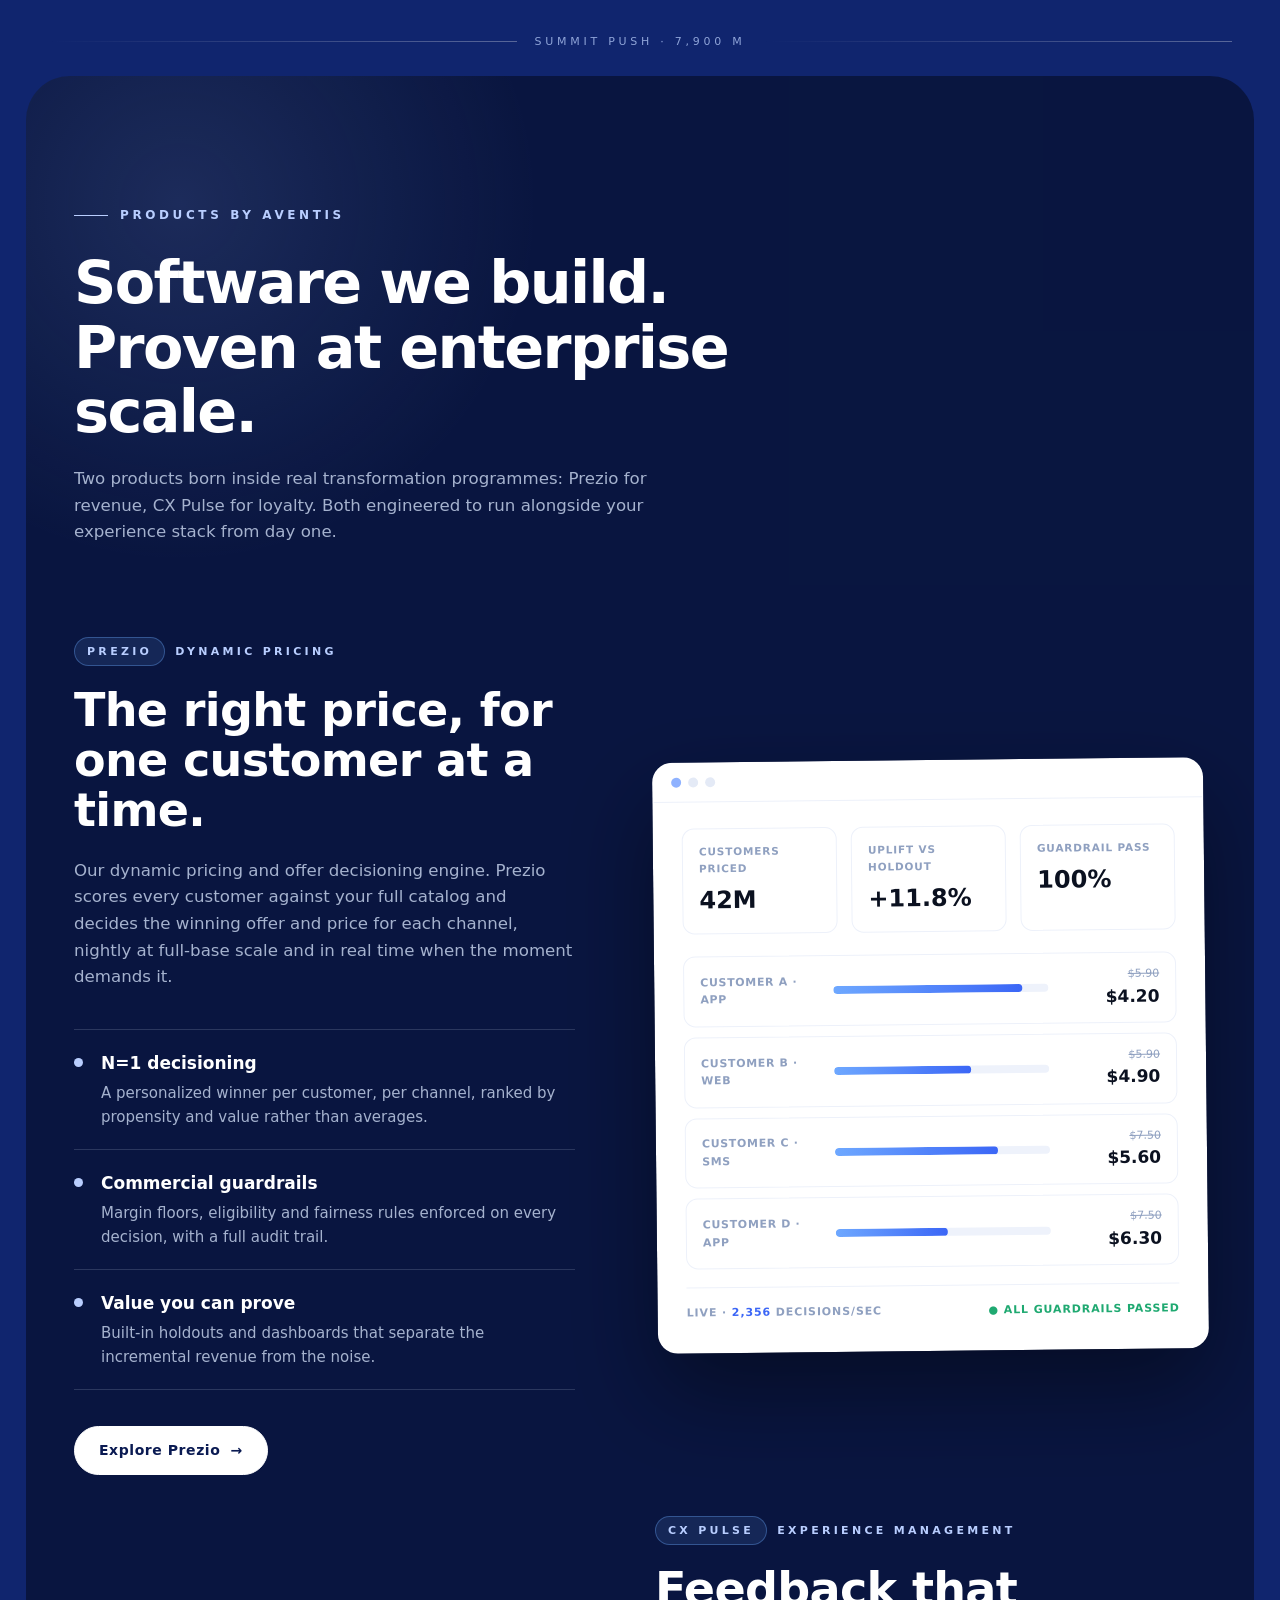
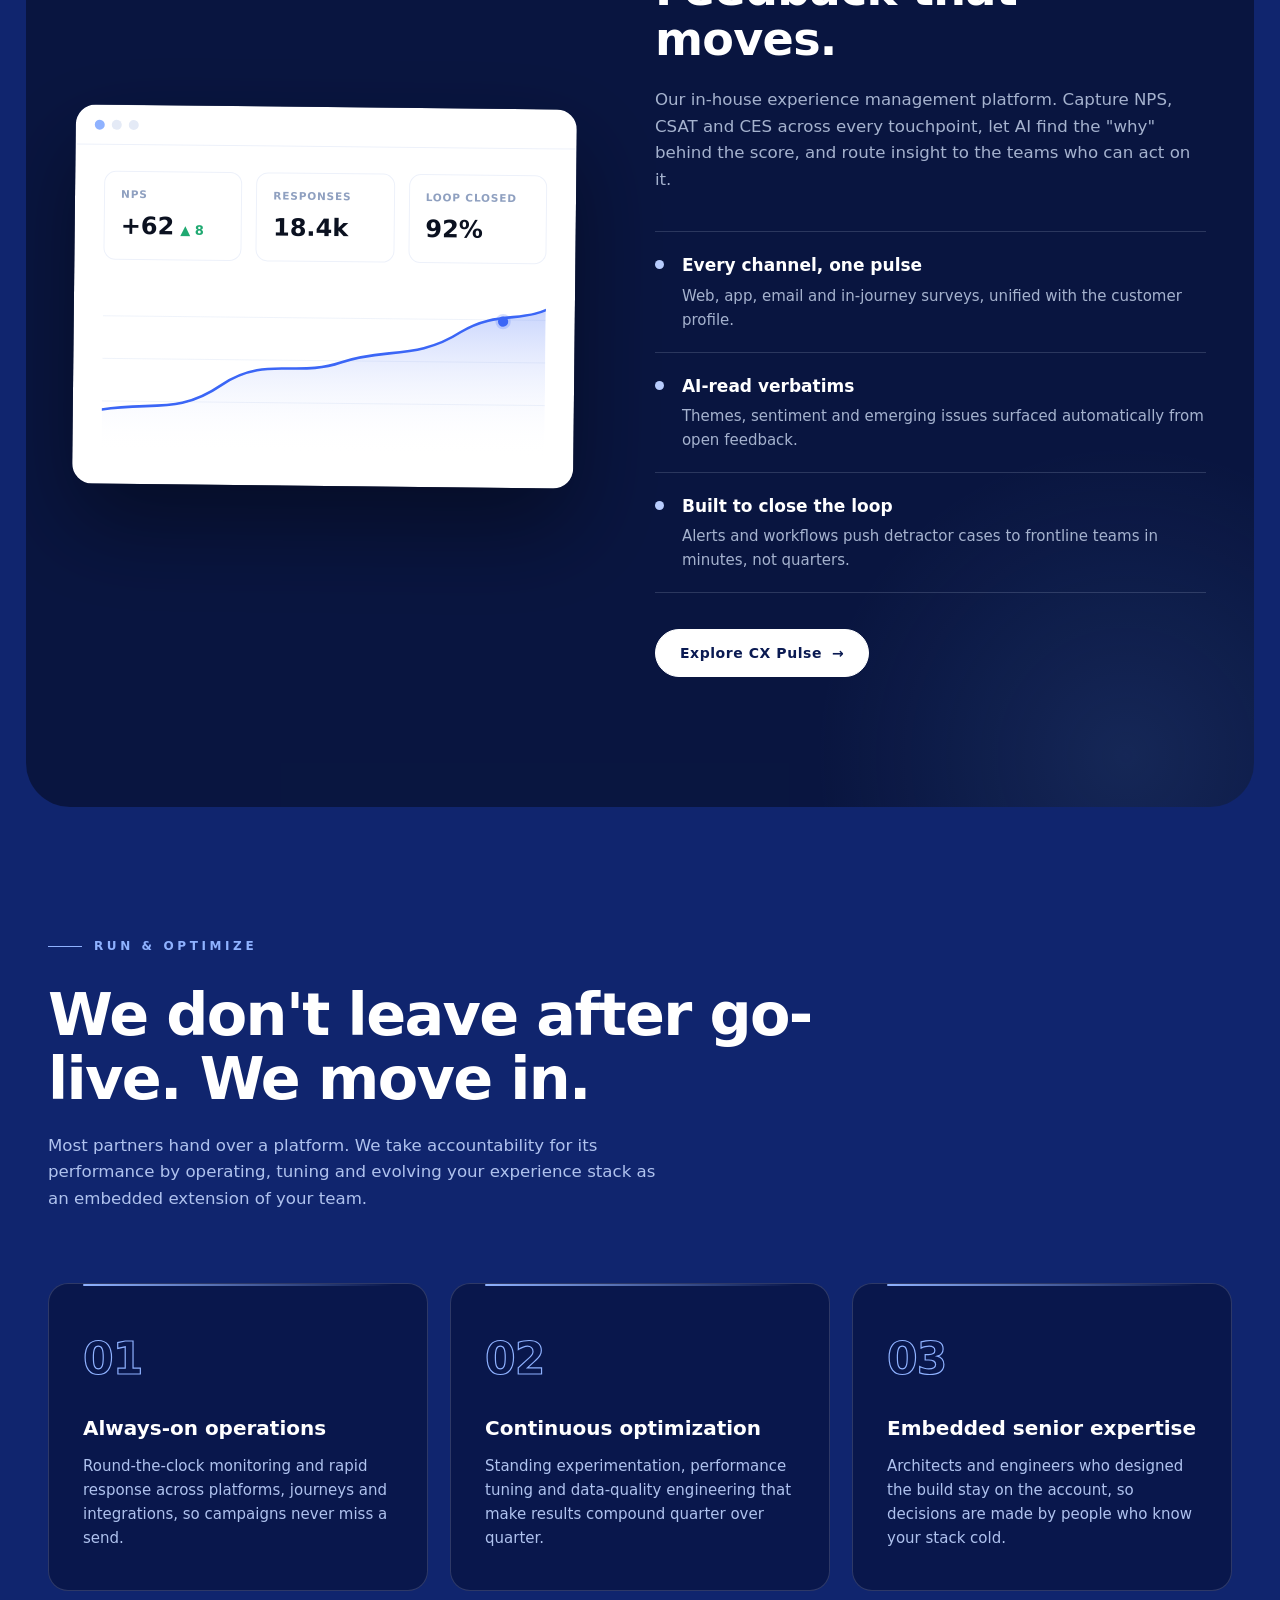
==== commit b5e1382b: "content changes" ====
--- a/index.html
+++ b/index.html
@@ -600,7 +600,7 @@
 .socials{margin-top:auto;padding-top:28px;border-top:1px solid var(--line)}
 @media(max-width:1180px){.socials{margin-top:24px}}
 </style>
-<script type="application/ld+json">{"@context":"https://schema.org","@type":["Organization","ProfessionalService"],"@id":"https://www.aventistechnology.com/#organization","name":"Aventis Technology","url":"https://www.aventistechnology.com/","description":"Aventis Technology is an Adobe implementation partner headquartered in Singapore, delivering Adobe Experience Cloud, dynamic pricing, data and AI, and experience management programmes for enterprises across Asia-Pacific.","slogan":"Customer experience, engineered at altitude.","address":{"@type":"PostalAddress","addressCountry":"SG","addressLocality":"Singapore"},"email":"hello@aventistechnology.com","areaServed":[{"@type":"Place","name":"Asia-Pacific"},{"@type":"Place","name":"Singapore"},{"@type":"Place","name":"Indonesia"},{"@type":"Place","name":"Philippines"},{"@type":"Place","name":"Malaysia"},{"@type":"Place","name":"India"}],"knowsAbout":["Adobe Experience Cloud implementation","Adobe Experience Platform","Adobe Real-Time CDP","Adobe Journey Optimizer","Customer Journey Analytics","Adobe Experience Manager","Adobe Target","Adobe Offer Decisioning","Braze","Salesforce","Customer data platforms","Hyper-personalization","Dynamic content","Dynamic pricing","Marketing technology consulting","Digital wallets","Super apps"],"hasOfferCatalog":{"@type":"OfferCatalog","name":"Practices","itemListElement":[{"@type":"Offer","itemOffered":{"@type":"Service","name":"Data & AI","description":"Customer data platforms, identity and consent, streaming pipelines, decision intelligence and applied AI."}},{"@type":"Offer","itemOffered":{"@type":"Service","name":"CX & MarTech","description":"Adobe Experience Cloud, Braze and Salesforce implementation, journey orchestration, lifecycle marketing, dynamic content and hyper-personalization."}},{"@type":"Offer","itemOffered":{"@type":"Service","name":"Revenue Decisioning","description":"Dynamic pricing and offer decisioning at N=1 with commercial guardrails, powered by the Prezio engine."}},{"@type":"Offer","itemOffered":{"@type":"Service","name":"Experience Management","description":"Voice of the customer across every touchpoint with AI-read verbatims and closed-loop workflows, powered by CX Pulse."}}]},"location":[{"@type":"Place","name":"Aventis Technology Singapore","address":{"@type":"PostalAddress","addressLocality":"Singapore","addressCountry":"SG"}},{"@type":"Place","name":"Aventis Technology Jakarta","address":{"@type":"PostalAddress","addressLocality":"Jakarta","addressCountry":"ID"}},{"@type":"Place","name":"Aventis Technology Manila","address":{"@type":"PostalAddress","addressLocality":"Manila","addressCountry":"PH"}},{"@type":"Place","name":"Aventis Technology Bangalore","address":{"@type":"PostalAddress","addressLocality":"Bangalore","addressCountry":"IN"}},{"@type":"Place","name":"Aventis Technology Pune","address":{"@type":"PostalAddress","addressLocality":"Pune","addressCountry":"IN"}},{"@type":"Place","name":"Aventis Technology Tirupati","address":{"@type":"PostalAddress","addressLocality":"Tirupati","addressCountry":"IN"}},{"@type":"Place","name":"Aventis Technology Toronto","address":{"@type":"PostalAddress","addressLocality":"Toronto","addressCountry":"CA"}}],"numberOfEmployees":{"@type":"QuantitativeValue","minValue":50}}</script>
+<script type="application/ld+json">{"@context":"https://schema.org","@type":["Organization","ProfessionalService"],"@id":"https://www.aventistechnology.com/#organization","name":"Aventis Technology","url":"https://www.aventistechnology.com/","description":"Aventis Technology is an Adobe implementation partner headquartered in Singapore, delivering Adobe Experience Cloud, dynamic pricing, data and AI, and experience management programmes for enterprises across Asia-Pacific.","slogan":"Customer experience, engineered at altitude.","address":{"@type":"PostalAddress","addressCountry":"SG","addressLocality":"Singapore"},"email":"hello@aventistechnology.com","sameAs":["https://www.linkedin.com/company/aventis-aitechnology/","https://medium.com/@vamsi.reddy_43948"],"areaServed":[{"@type":"Place","name":"Asia-Pacific"},{"@type":"Place","name":"Singapore"},{"@type":"Place","name":"Indonesia"},{"@type":"Place","name":"Philippines"},{"@type":"Place","name":"Malaysia"},{"@type":"Place","name":"India"}],"knowsAbout":["Adobe Experience Cloud implementation","Adobe Experience Platform","Adobe Real-Time CDP","Adobe Journey Optimizer","Customer Journey Analytics","Adobe Experience Manager","Adobe Target","Adobe Offer Decisioning","Braze","Salesforce","Customer data platforms","Hyper-personalization","Dynamic content","Dynamic pricing","Marketing technology consulting","Digital wallets","Super apps"],"hasOfferCatalog":{"@type":"OfferCatalog","name":"Practices","itemListElement":[{"@type":"Offer","itemOffered":{"@type":"Service","name":"Data & AI","description":"Customer data platforms, identity and consent, streaming pipelines, decision intelligence and applied AI."}},{"@type":"Offer","itemOffered":{"@type":"Service","name":"CX & MarTech","description":"Adobe Experience Cloud, Braze and Salesforce implementation, journey orchestration, lifecycle marketing, dynamic content and hyper-personalization."}},{"@type":"Offer","itemOffered":{"@type":"Service","name":"Revenue Decisioning","description":"Dynamic pricing and offer decisioning at N=1 with commercial guardrails, powered by the Prezio engine."}},{"@type":"Offer","itemOffered":{"@type":"Service","name":"Experience Management","description":"Voice of the customer across every touchpoint with AI-read verbatims and closed-loop workflows, powered by CX Pulse."}}]},"location":[{"@type":"Place","name":"Aventis Technology Singapore","address":{"@type":"PostalAddress","addressLocality":"Singapore","addressCountry":"SG"}},{"@type":"Place","name":"Aventis Technology Jakarta","address":{"@type":"PostalAddress","addressLocality":"Jakarta","addressCountry":"ID"}},{"@type":"Place","name":"Aventis Technology Manila","address":{"@type":"PostalAddress","addressLocality":"Manila","addressCountry":"PH"}},{"@type":"Place","name":"Aventis Technology Bangalore","address":{"@type":"PostalAddress","addressLocality":"Bangalore","addressCountry":"IN"}},{"@type":"Place","name":"Aventis Technology Pune","address":{"@type":"PostalAddress","addressLocality":"Pune","addressCountry":"IN"}},{"@type":"Place","name":"Aventis Technology Tirupati","address":{"@type":"PostalAddress","addressLocality":"Tirupati","addressCountry":"IN"}},{"@type":"Place","name":"Aventis Technology Toronto","address":{"@type":"PostalAddress","addressLocality":"Toronto","addressCountry":"CA"}}],"numberOfEmployees":{"@type":"QuantitativeValue","minValue":50}}</script>
 <script type="application/ld+json">{"@context":"https://schema.org","@type":"FAQPage","mainEntity":[{"@type":"Question","name":"Is Aventis Technology an Adobe implementation partner in APAC?","acceptedAnswer":{"@type":"Answer","text":"Yes. Aventis Technology is an Adobe Digital Experience partner headquartered in Singapore, delivering Adobe Experience Cloud implementations for enterprises across Asia-Pacific, including Singapore, Indonesia, the Philippines, Malaysia and India. Our work spans architecture, implementation, migration and always-on managed operations."}},{"@type":"Question","name":"Which Adobe products does Aventis Technology implement?","acceptedAnswer":{"@type":"Answer","text":"We implement Adobe Experience Platform, Real-Time CDP, Journey Optimizer, Customer Journey Analytics, Experience Manager, Adobe Target, Offer Decisioning and GenStudio. Programmes typically combine several of these, with our engineers handling data architecture, identity and consent, journey design and activation across every channel."}},{"@type":"Question","name":"Do you work with platforms other than Adobe?","acceptedAnswer":{"@type":"Answer","text":"Yes. While the majority of our delivery runs on Adobe Experience Cloud, we implement and integrate Braze, Salesforce, Confluent Kafka, Google Cloud and BigQuery, Twilio, Snowflake and Tableau. We also build custom digital products, including consumer apps, super apps and digital wallets."}},{"@type":"Question","name":"What is hyper-personalization and how does Aventis deliver it?","acceptedAnswer":{"@type":"Answer","text":"Hyper-personalization means the content itself changes per individual, not just which segment receives which campaign. We deliver it by binding content templates to the live customer profile and to a real-time decision, so the layout is assembled at the moment of the request. A single managed component then renders a different offer, benefit set or message for every customer and every channel, with brand and eligibility guardrails enforced automatically."}},{"@type":"Question","name":"Which countries and industries do you serve?","acceptedAnswer":{"@type":"Answer","text":"We serve enterprise clients across Asia-Pacific from our Singapore headquarters, with delivery experience in Indonesia, the Philippines, Malaysia, Singapore and India. Our deepest sector experience is in telecommunications, aviation and travel, financial services and retail, where customer bases run at national scale, in the hundreds of millions across our programmes."}},{"@type":"Question","name":"Where are Aventis Technology's delivery centres?","acceptedAnswer":{"@type":"Answer","text":"We operate seven delivery centres: Singapore, Jakarta in Indonesia, Manila in the Philippines, Bangalore, Pune and Tirupati in India, and Toronto in Canada. The spread means core working hours cover more than twenty hours of every weekday, with managed services closing the remaining window on rotating shifts, so delivery and support follow the sun across Asia-Pacific and North America."}},{"@type":"Question","name":"What does an Adobe Experience Platform implementation involve?","acceptedAnswer":{"@type":"Answer","text":"A typical programme starts with discovery and outcome definition, then moves through data architecture covering schema design, identity resolution, consent and governance, then platform build and integration, use case delivery in phased drops, and finally managed operations. Value usually lands within the first few months rather than at the end of a multi-year build."}},{"@type":"Question","name":"Do you take over platforms implemented by another partner?","acceptedAnswer":{"@type":"Answer","text":"Yes. A significant part of our work is inheriting live platforms from an incumbent, stabilising them, and taking full ownership of operations, releases and continuous optimization. We run structured handovers with knowledge transfer, documentation and a defined ownership date."}},{"@type":"Question","name":"What are Prezio and CX Pulse?","acceptedAnswer":{"@type":"Answer","text":"Prezio is our dynamic pricing and offer decisioning engine, which scores every customer against a full offer catalog and publishes a winning offer and price per channel, with commercial guardrails and holdout-based measurement. CX Pulse is our experience management platform, capturing NPS, CSAT and CES across every touchpoint with AI-read verbatims and closed-loop workflows."}}]}</script>
 </head>
 <body>
@@ -623,6 +623,7 @@
   <button id="menu-toggle" aria-label="Open menu" aria-expanded="false">&#9776;</button>
   <div class="nav-links" id="nav-links">
     <a href="/services">Services</a>
+    <a href="/adobe">Adobe</a>
     <a href="/case-studies">Work</a>
     <a href="/team">Team</a>
     <a href="#products">Products</a>
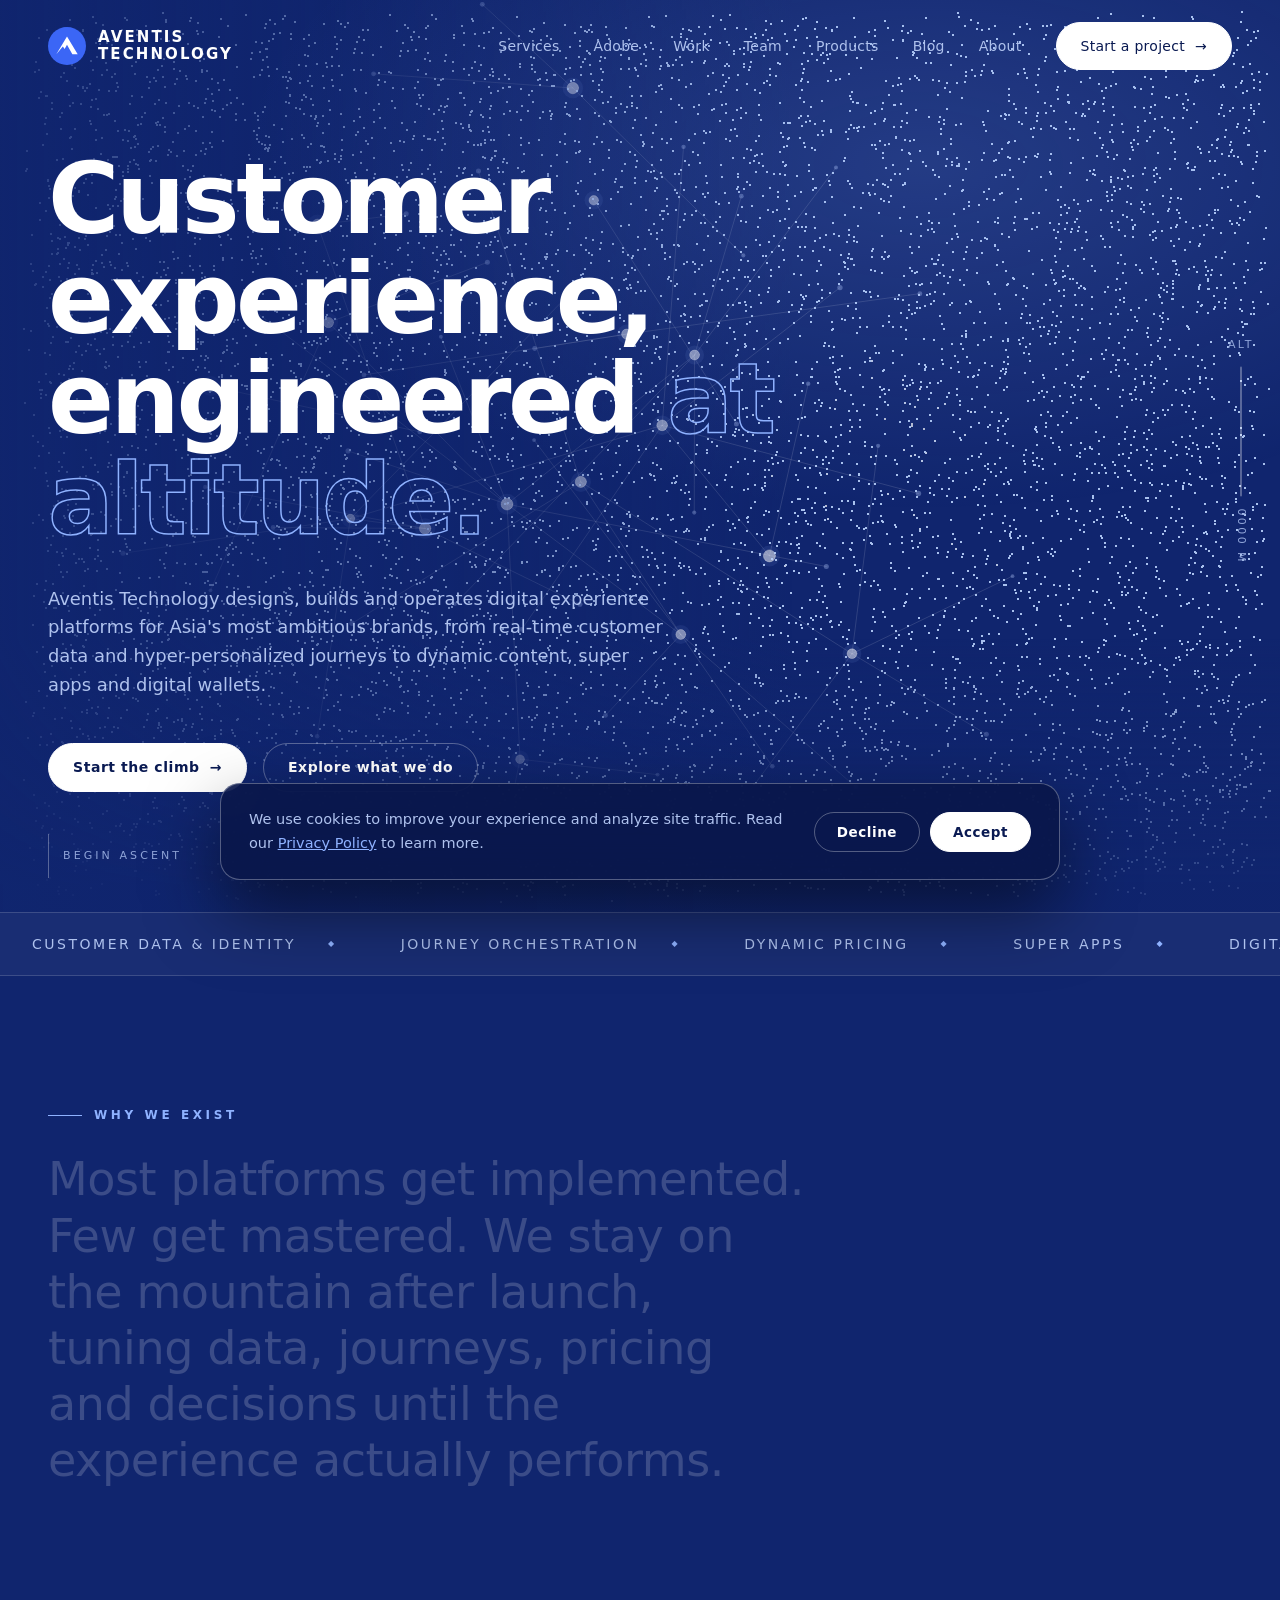
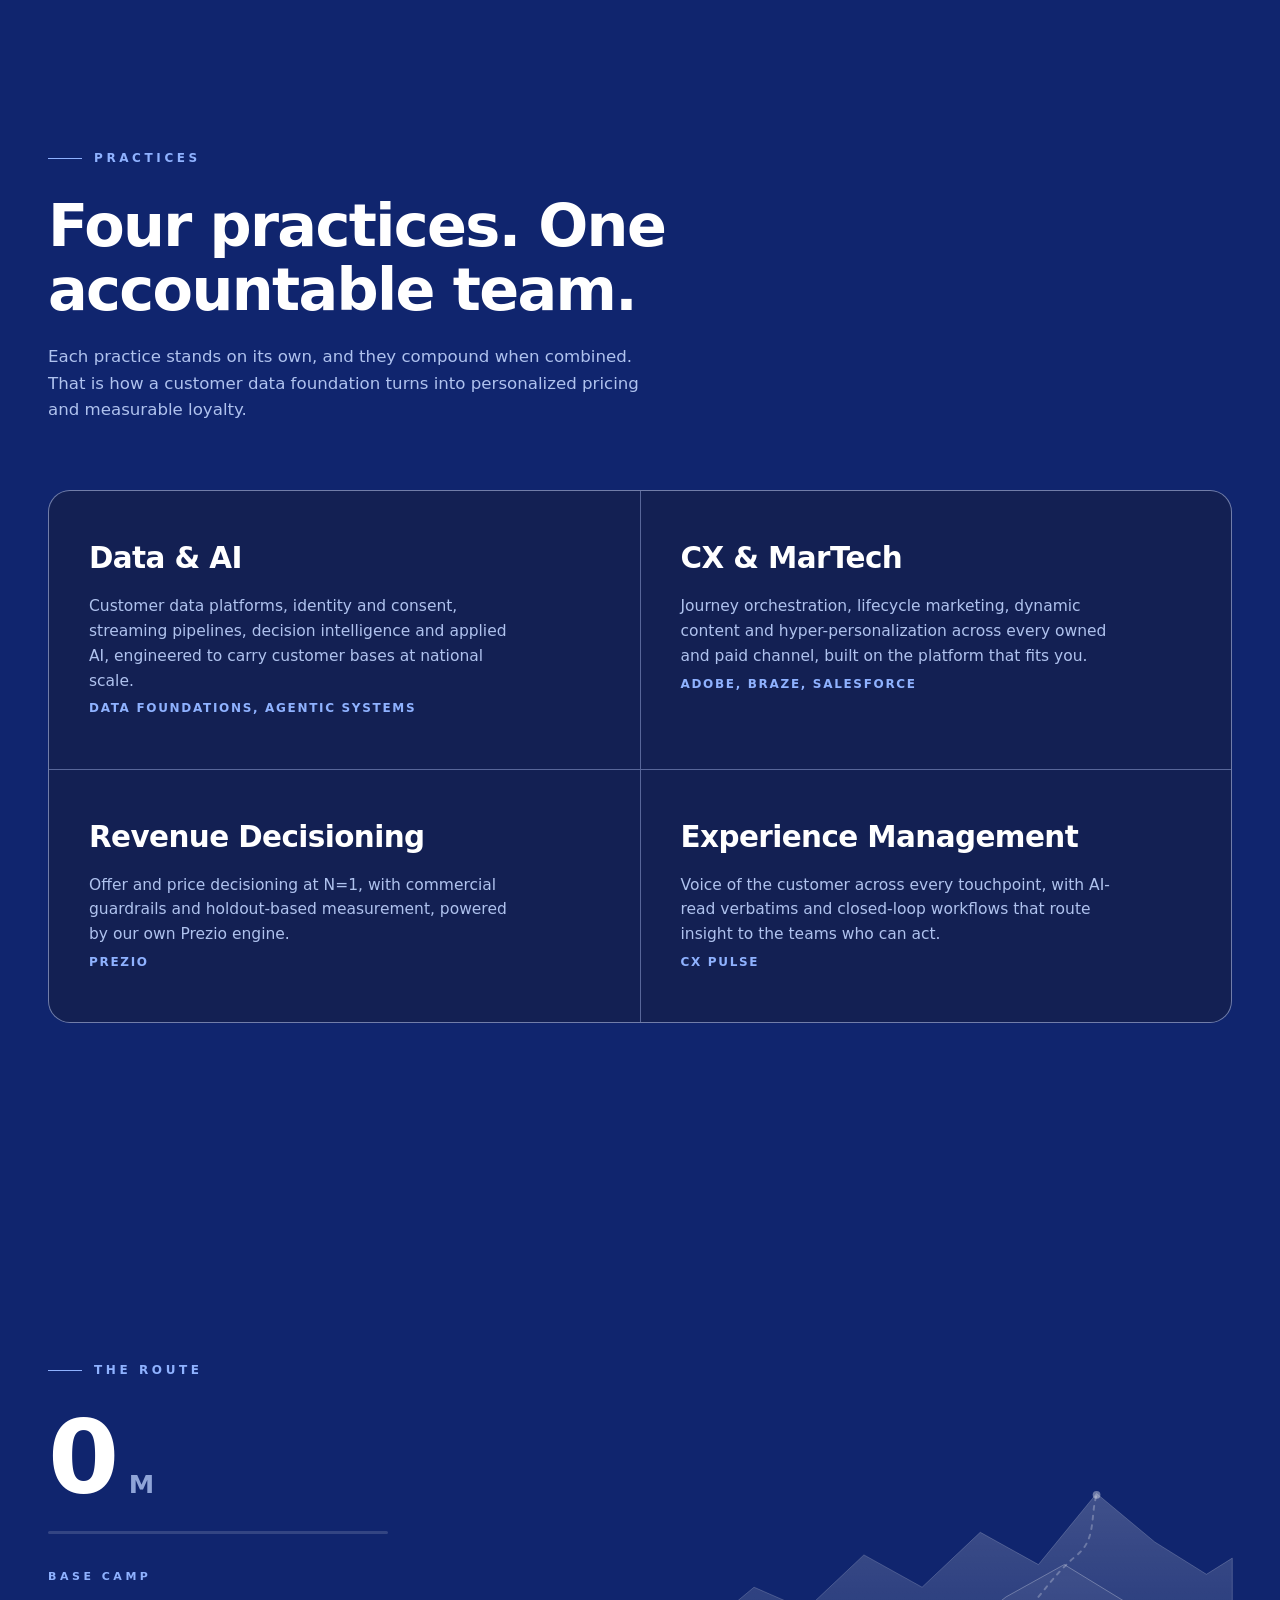
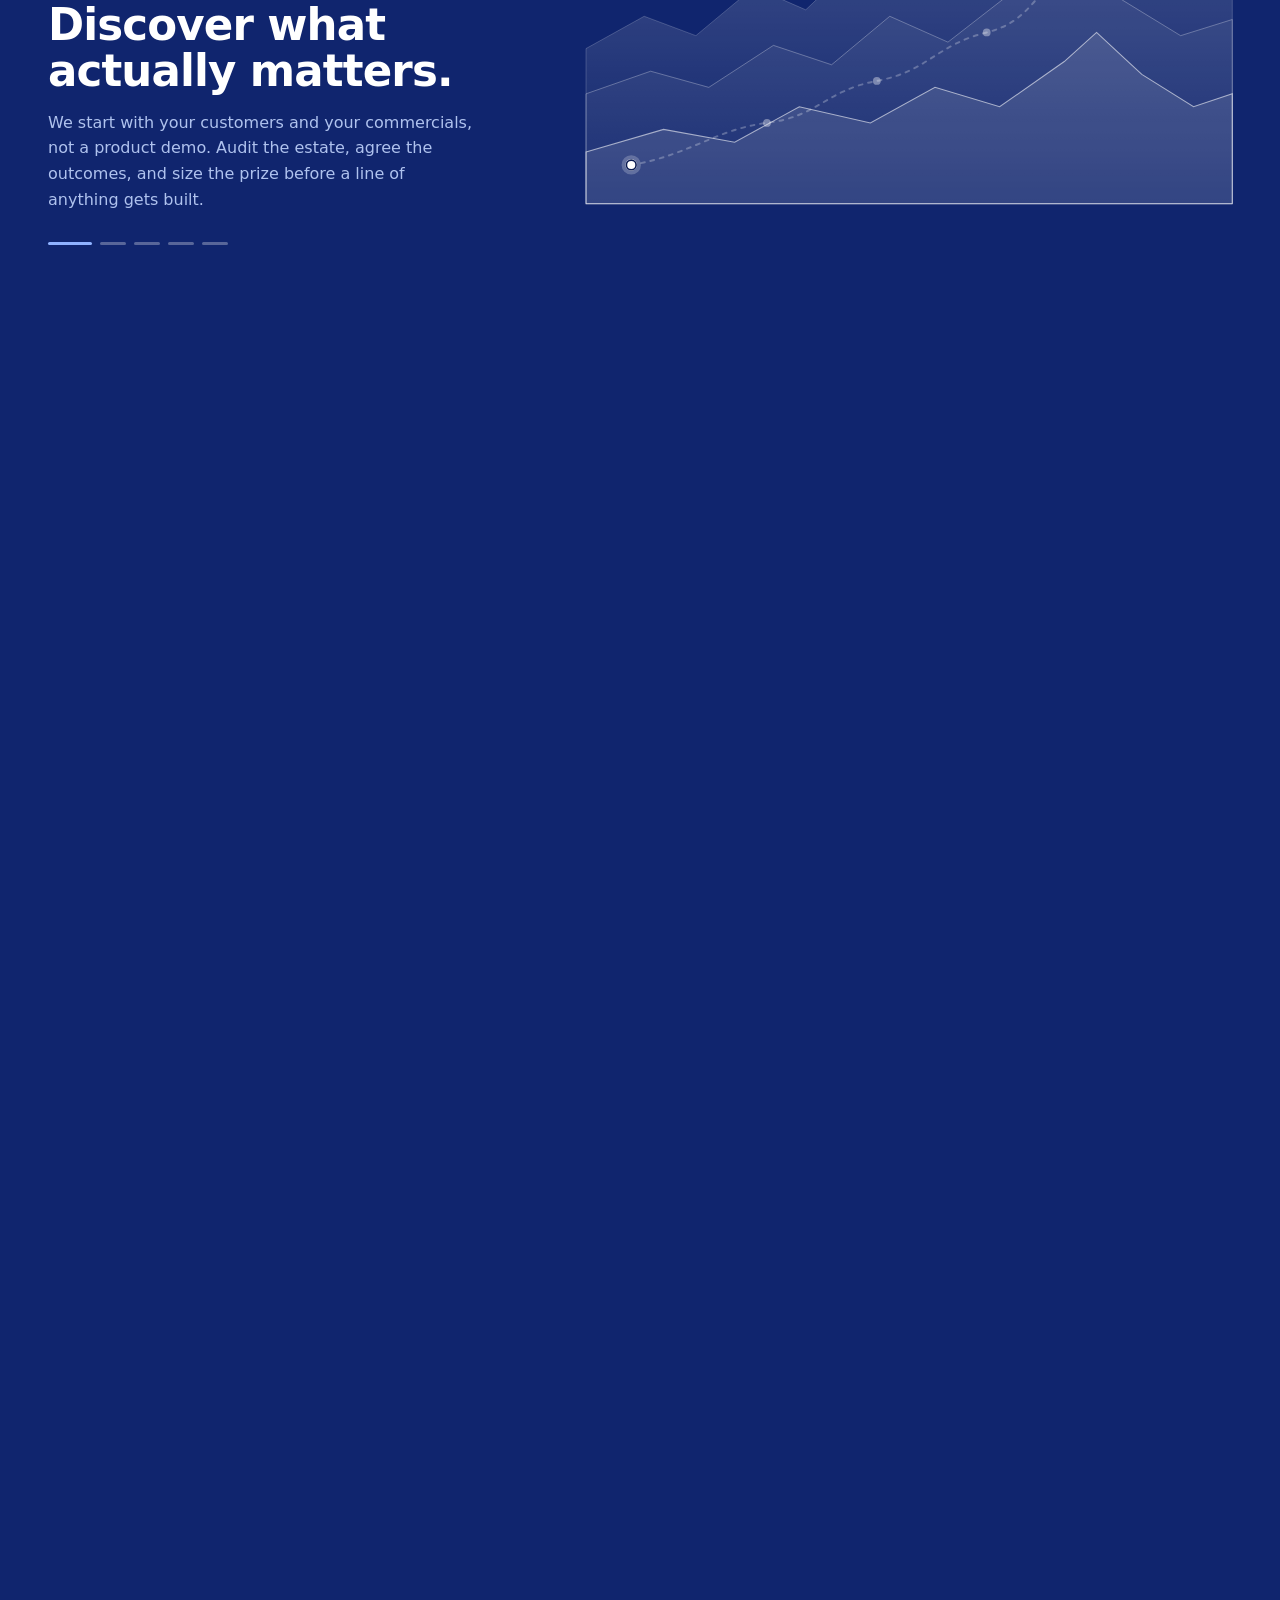
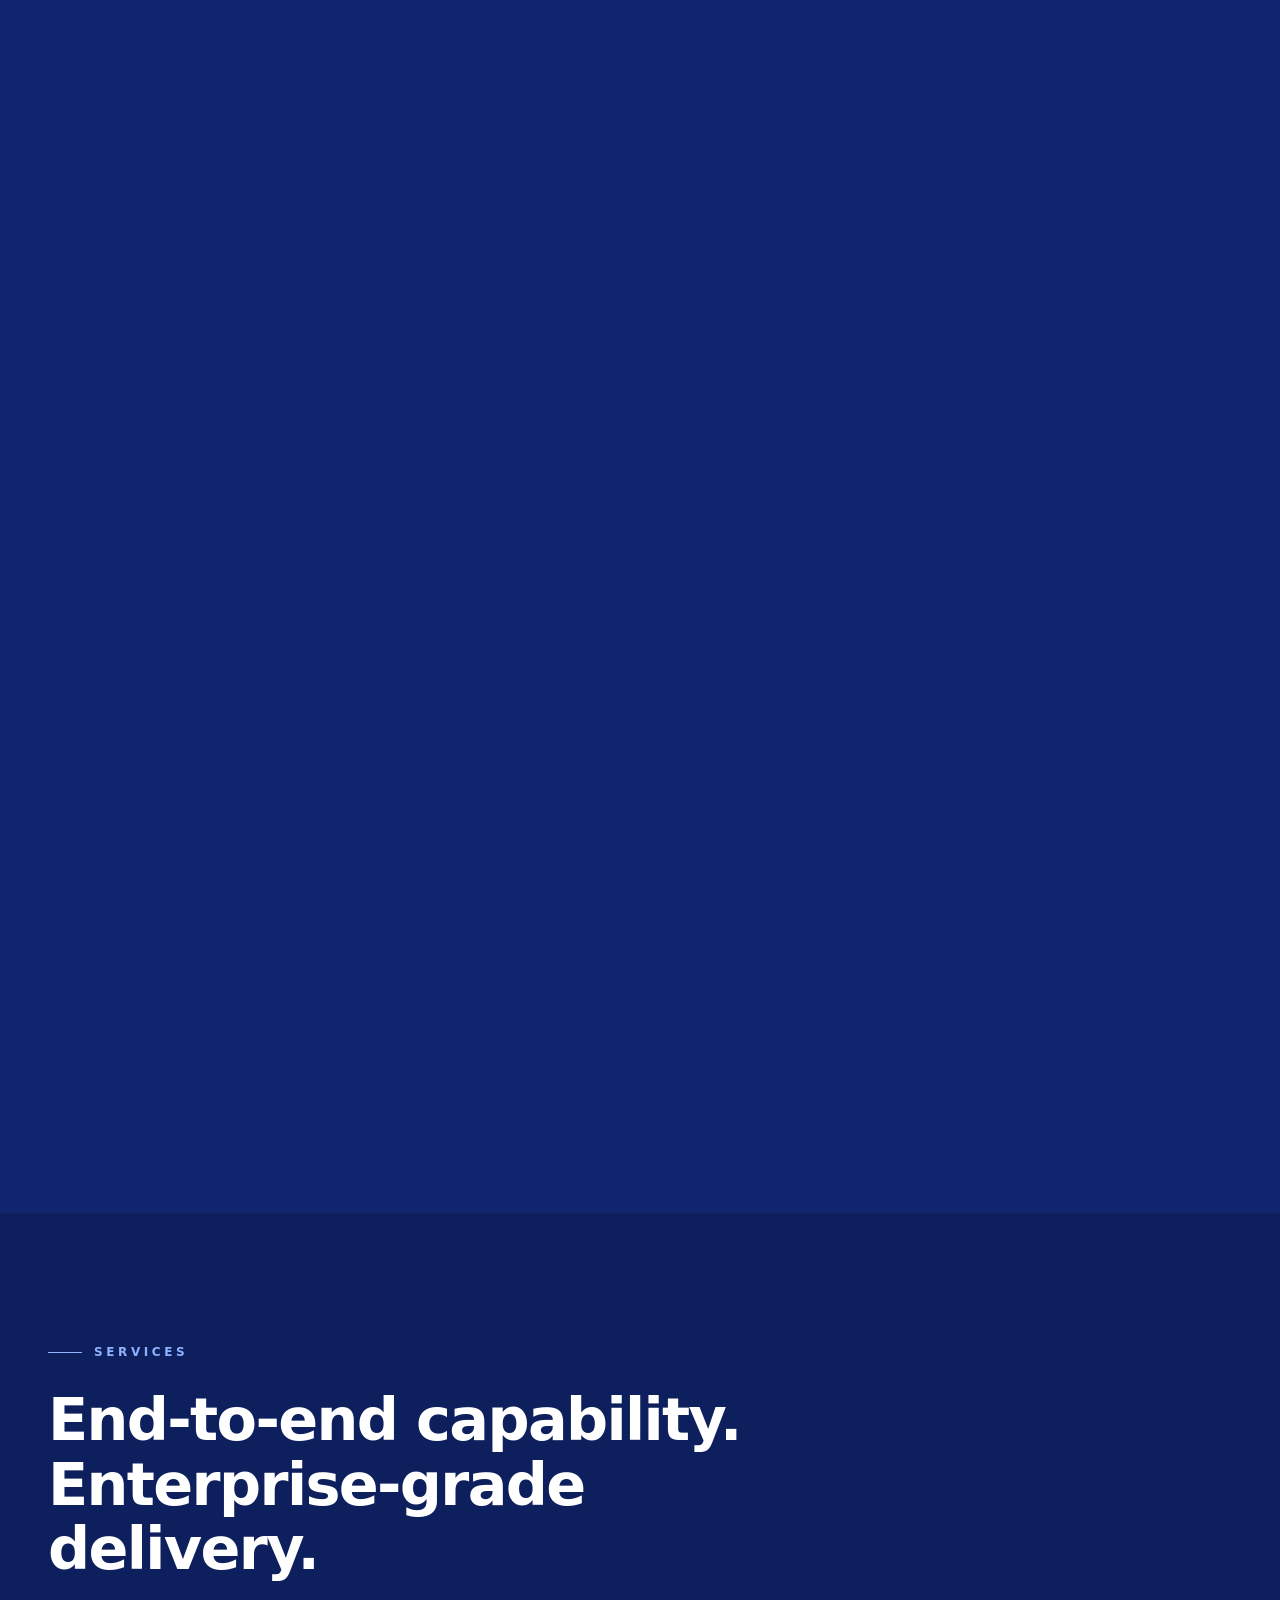
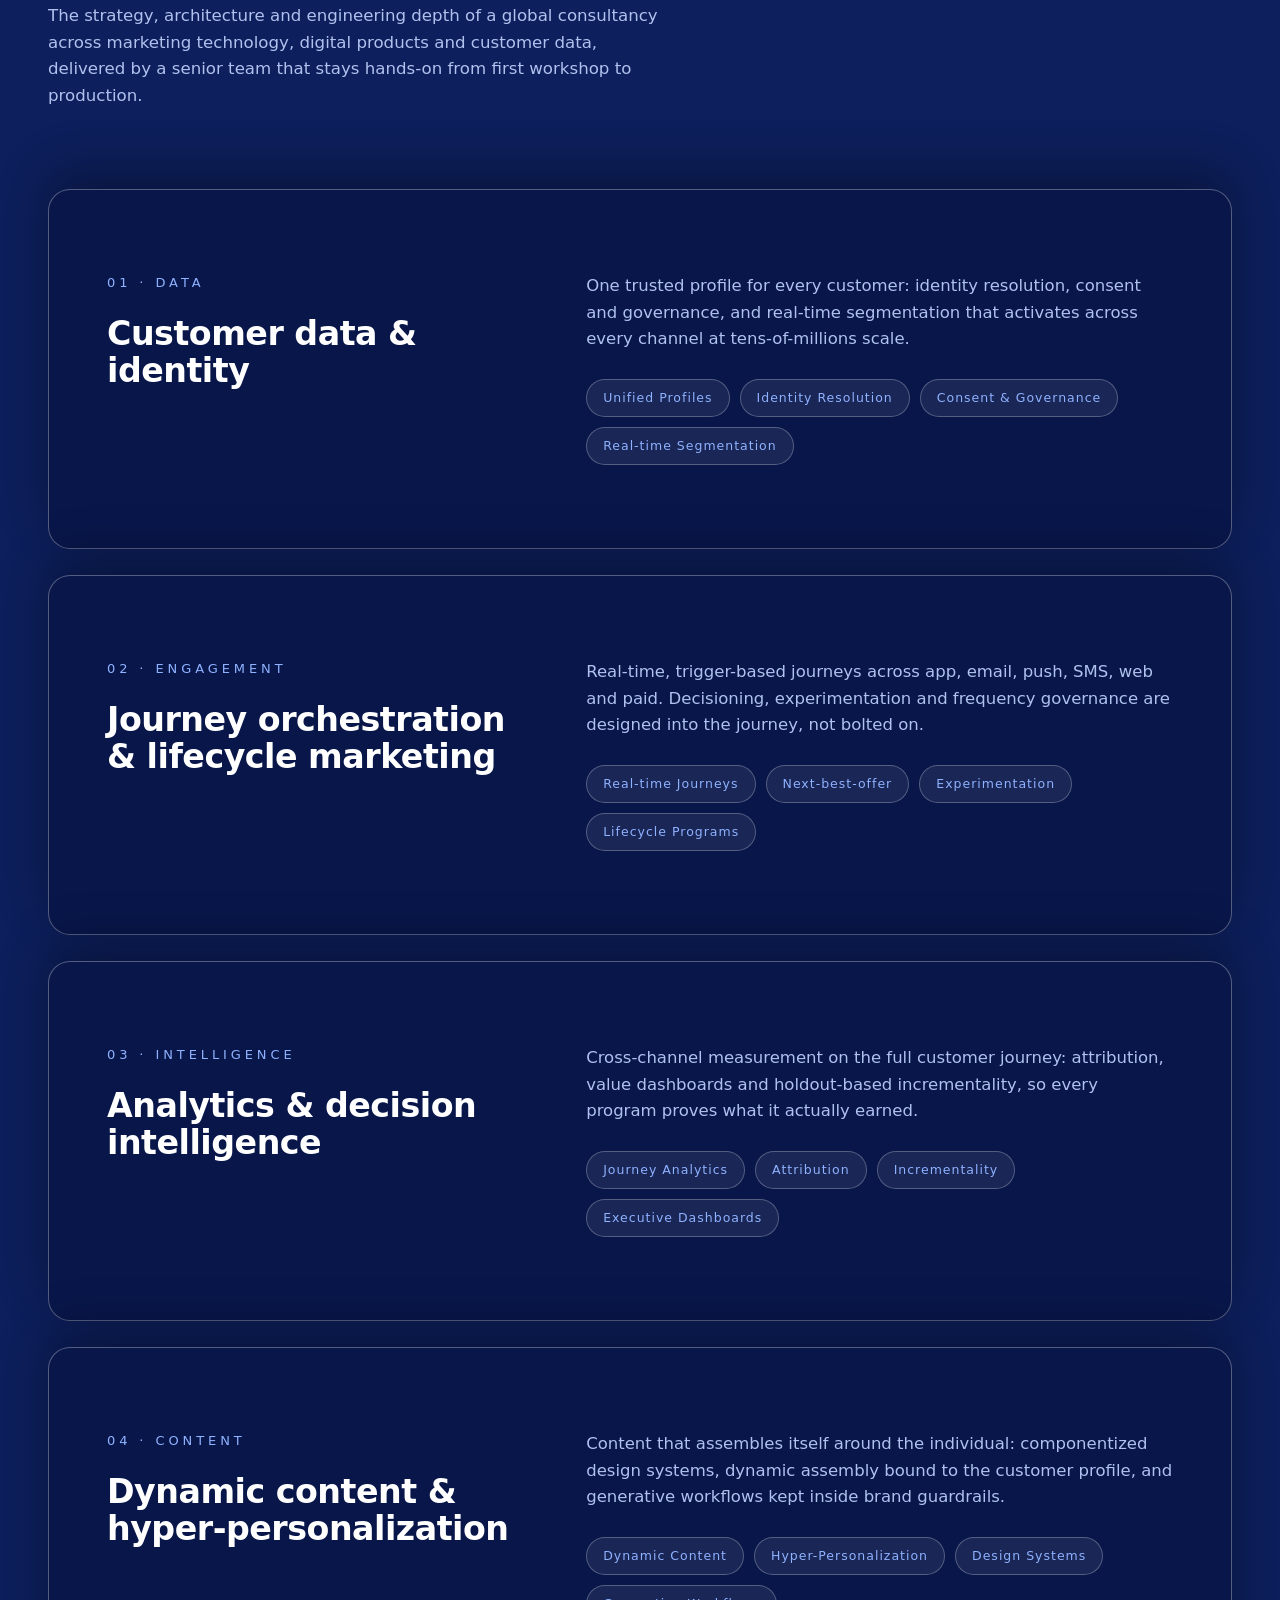
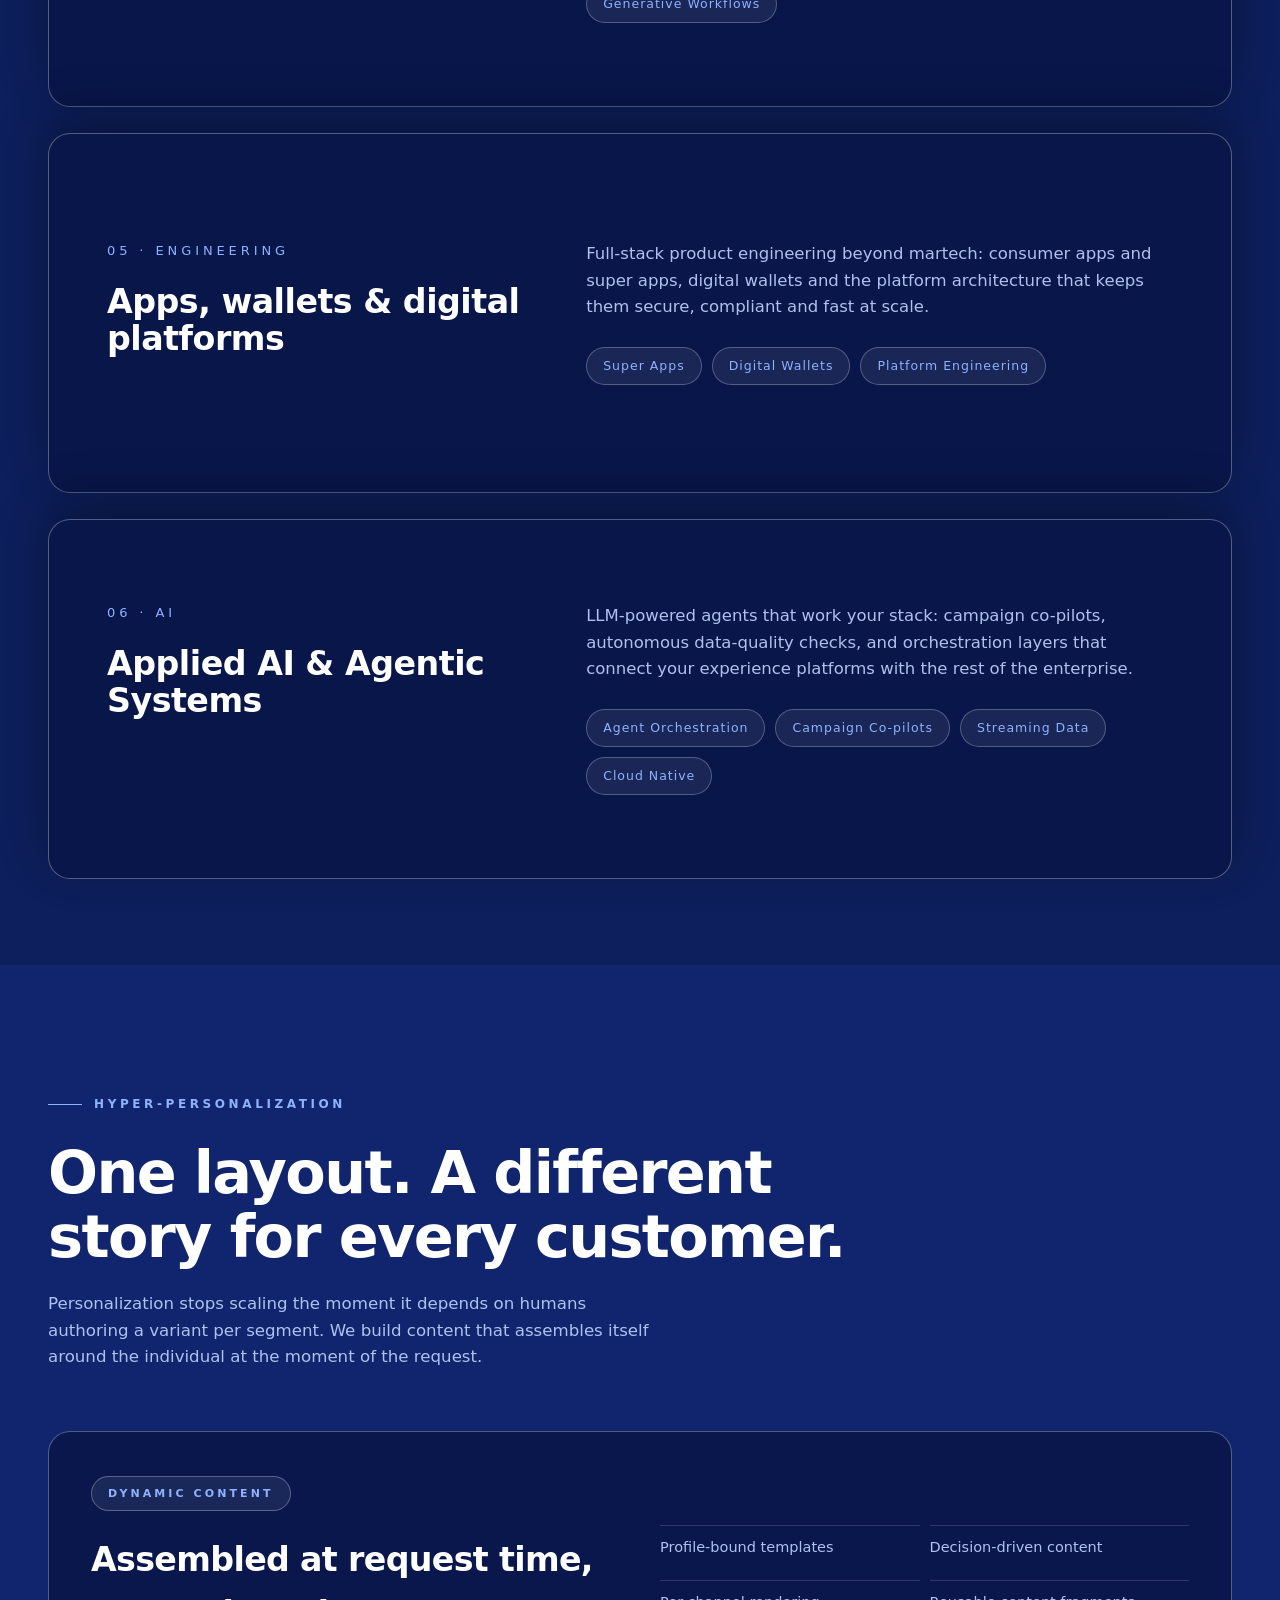
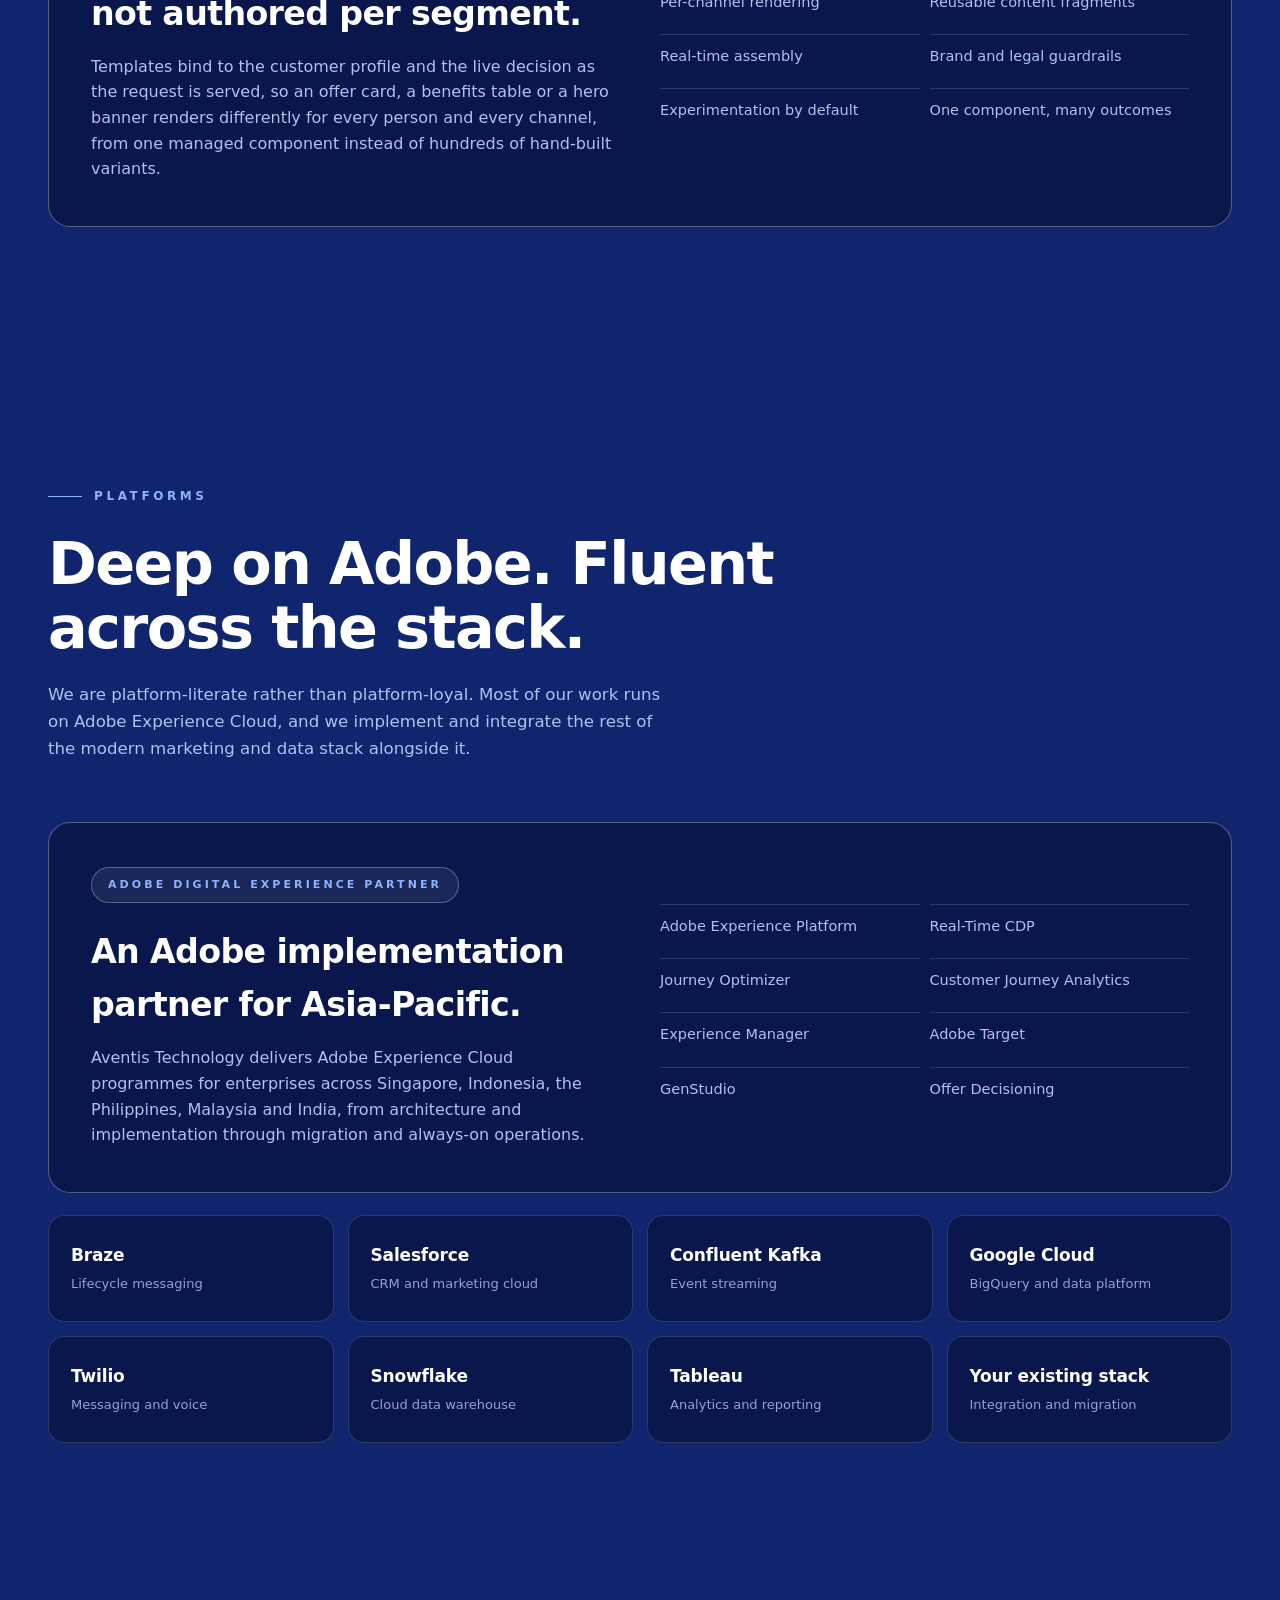
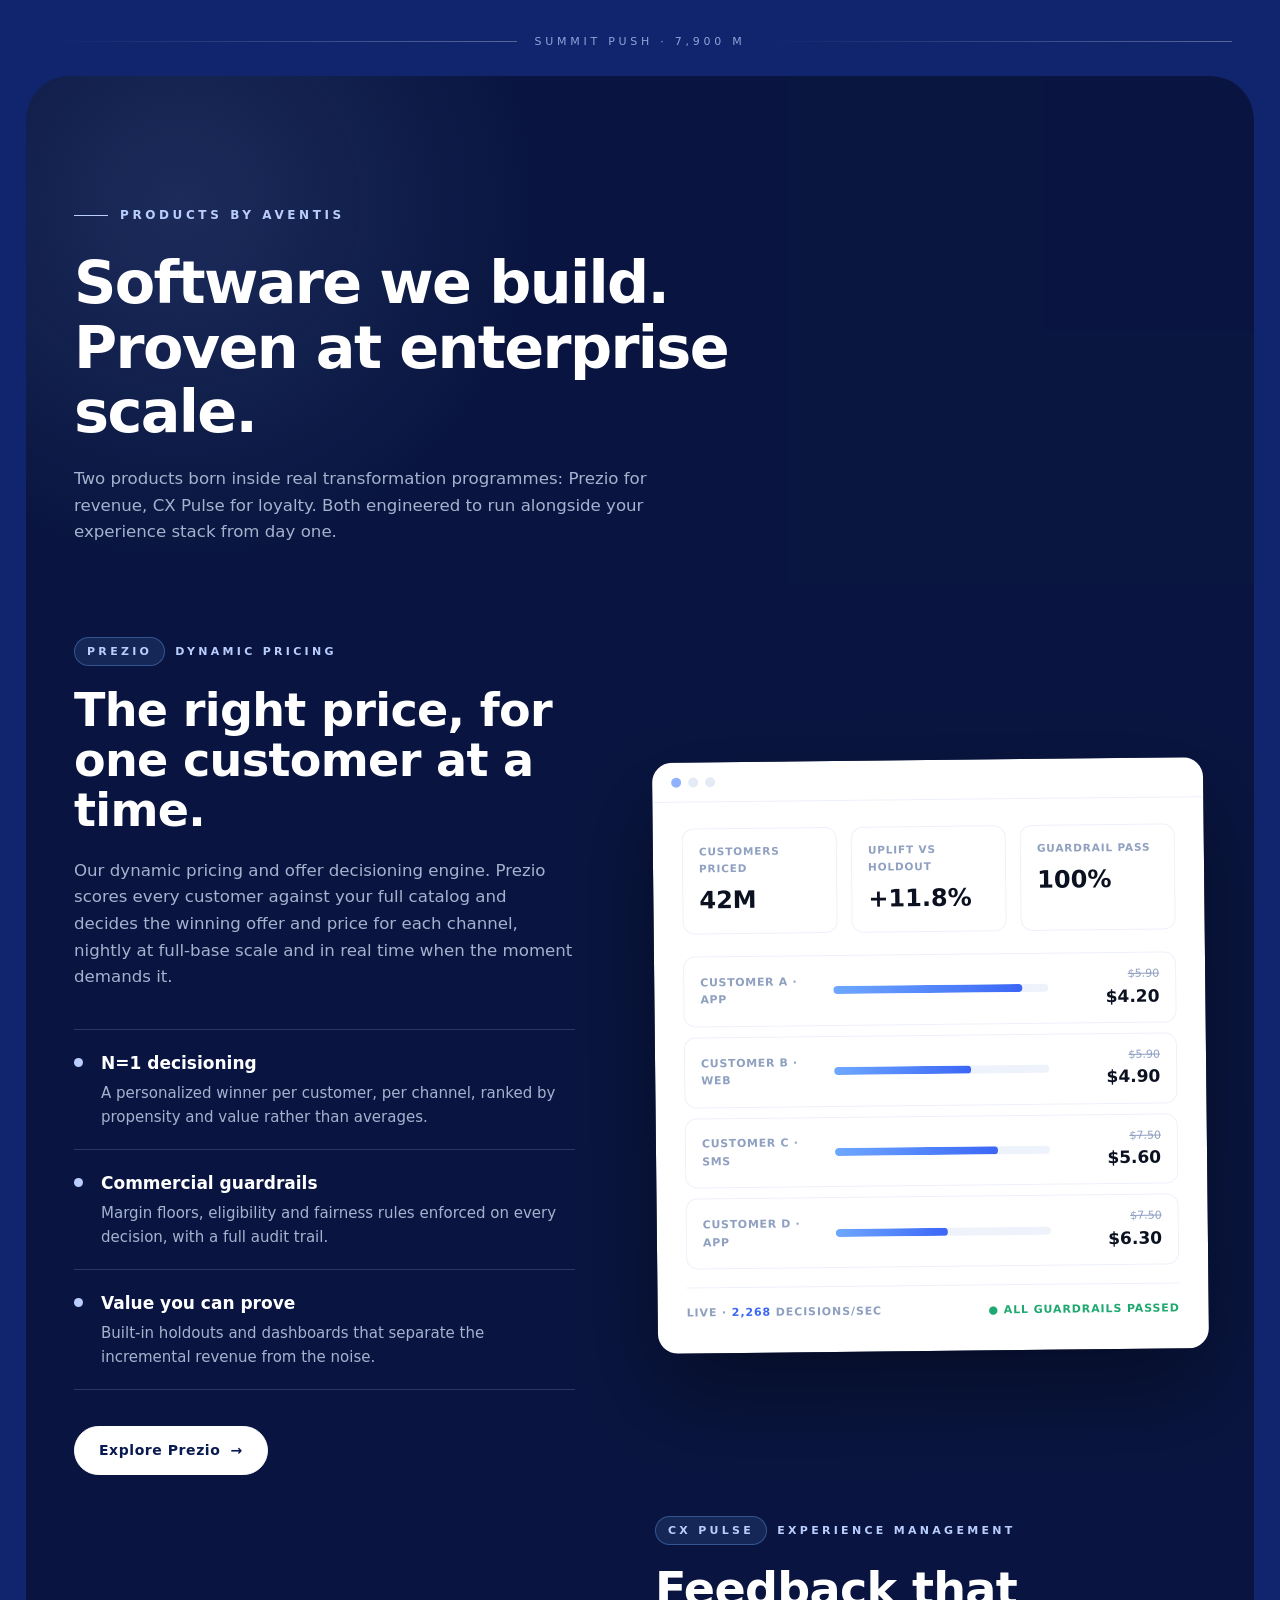
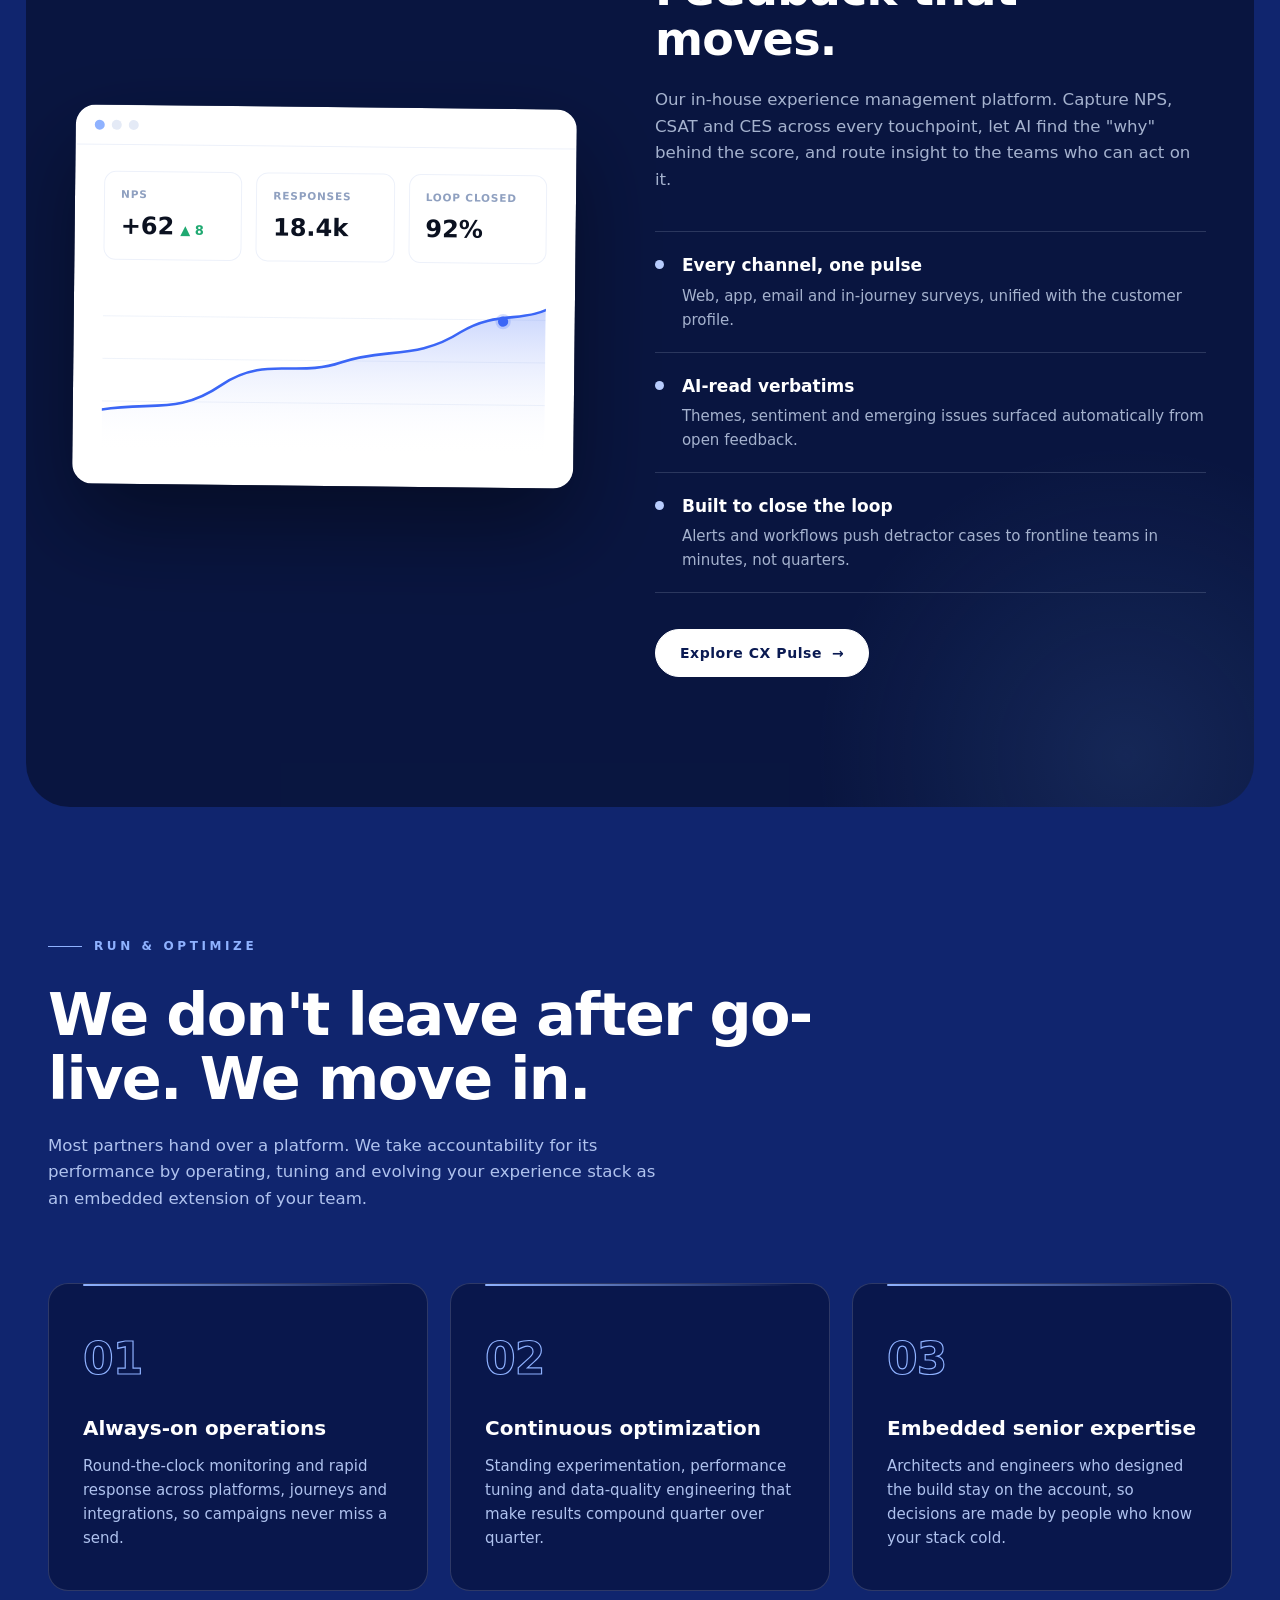
==== commit 1787529c: "changes , leadership section and links" ====
--- a/index.html
+++ b/index.html
@@ -393,7 +393,7 @@
 @media(max-width:900px){.team-grid{grid-template-columns:1fr 1fr;gap:18px;margin-top:44px}}
 
 /* ---------- Trust & security (certification) ---------- */
-#security{padding:0 48px}
+#security{padding:96px 48px}
 .cert-card{
   display:flex;align-items:center;gap:56px;margin-top:80px;
   border:1px solid var(--line-strong);border-radius:22px;
@@ -404,7 +404,7 @@
 .cert-card h3{font-family:var(--display);font-weight:600;font-size:26px;letter-spacing:-.015em;color:var(--ink);margin-bottom:14px}
 .cert-card p{color:var(--muted);font-size:15.5px;max-width:60ch;line-height:1.7}
 @media(max-width:900px){
-  #security{padding:0 20px}
+  #security{padding:70px 20px}
   .cert-card{flex-direction:column;text-align:center;padding:44px 30px;gap:30px;margin-top:48px}
   .cert-card .n{margin-bottom:12px}
   .cert-card p{margin-left:auto;margin-right:auto}
@@ -602,6 +602,14 @@
 </style>
 <script type="application/ld+json">{"@context":"https://schema.org","@type":["Organization","ProfessionalService"],"@id":"https://www.aventistechnology.com/#organization","name":"Aventis Technology","url":"https://www.aventistechnology.com/","description":"Aventis Technology is an Adobe implementation partner headquartered in Singapore, delivering Adobe Experience Cloud, dynamic pricing, data and AI, and experience management programmes for enterprises across Asia-Pacific.","slogan":"Customer experience, engineered at altitude.","address":{"@type":"PostalAddress","addressCountry":"SG","addressLocality":"Singapore"},"email":"hello@aventistechnology.com","sameAs":["https://www.linkedin.com/company/aventis-aitechnology/","https://medium.com/@vamsi.reddy_43948"],"areaServed":[{"@type":"Place","name":"Asia-Pacific"},{"@type":"Place","name":"Singapore"},{"@type":"Place","name":"Indonesia"},{"@type":"Place","name":"Philippines"},{"@type":"Place","name":"Malaysia"},{"@type":"Place","name":"India"}],"knowsAbout":["Adobe Experience Cloud implementation","Adobe Experience Platform","Adobe Real-Time CDP","Adobe Journey Optimizer","Customer Journey Analytics","Adobe Experience Manager","Adobe Target","Adobe Offer Decisioning","Braze","Salesforce","Customer data platforms","Hyper-personalization","Dynamic content","Dynamic pricing","Marketing technology consulting","Digital wallets","Super apps"],"hasOfferCatalog":{"@type":"OfferCatalog","name":"Practices","itemListElement":[{"@type":"Offer","itemOffered":{"@type":"Service","name":"Data & AI","description":"Customer data platforms, identity and consent, streaming pipelines, decision intelligence and applied AI."}},{"@type":"Offer","itemOffered":{"@type":"Service","name":"CX & MarTech","description":"Adobe Experience Cloud, Braze and Salesforce implementation, journey orchestration, lifecycle marketing, dynamic content and hyper-personalization."}},{"@type":"Offer","itemOffered":{"@type":"Service","name":"Revenue Decisioning","description":"Dynamic pricing and offer decisioning at N=1 with commercial guardrails, powered by the Prezio engine."}},{"@type":"Offer","itemOffered":{"@type":"Service","name":"Experience Management","description":"Voice of the customer across every touchpoint with AI-read verbatims and closed-loop workflows, powered by CX Pulse."}}]},"location":[{"@type":"Place","name":"Aventis Technology Singapore","address":{"@type":"PostalAddress","addressLocality":"Singapore","addressCountry":"SG"}},{"@type":"Place","name":"Aventis Technology Jakarta","address":{"@type":"PostalAddress","addressLocality":"Jakarta","addressCountry":"ID"}},{"@type":"Place","name":"Aventis Technology Manila","address":{"@type":"PostalAddress","addressLocality":"Manila","addressCountry":"PH"}},{"@type":"Place","name":"Aventis Technology Bangalore","address":{"@type":"PostalAddress","addressLocality":"Bangalore","addressCountry":"IN"}},{"@type":"Place","name":"Aventis Technology Pune","address":{"@type":"PostalAddress","addressLocality":"Pune","addressCountry":"IN"}},{"@type":"Place","name":"Aventis Technology Tirupati","address":{"@type":"PostalAddress","addressLocality":"Tirupati","addressCountry":"IN"}},{"@type":"Place","name":"Aventis Technology Toronto","address":{"@type":"PostalAddress","addressLocality":"Toronto","addressCountry":"CA"}}],"numberOfEmployees":{"@type":"QuantitativeValue","minValue":50}}</script>
 <script type="application/ld+json">{"@context":"https://schema.org","@type":"FAQPage","mainEntity":[{"@type":"Question","name":"Is Aventis Technology an Adobe implementation partner in APAC?","acceptedAnswer":{"@type":"Answer","text":"Yes. Aventis Technology is an Adobe Digital Experience partner headquartered in Singapore, delivering Adobe Experience Cloud implementations for enterprises across Asia-Pacific, including Singapore, Indonesia, the Philippines, Malaysia and India. Our work spans architecture, implementation, migration and always-on managed operations."}},{"@type":"Question","name":"Which Adobe products does Aventis Technology implement?","acceptedAnswer":{"@type":"Answer","text":"We implement Adobe Experience Platform, Real-Time CDP, Journey Optimizer, Customer Journey Analytics, Experience Manager, Adobe Target, Offer Decisioning and GenStudio. Programmes typically combine several of these, with our engineers handling data architecture, identity and consent, journey design and activation across every channel."}},{"@type":"Question","name":"Do you work with platforms other than Adobe?","acceptedAnswer":{"@type":"Answer","text":"Yes. While the majority of our delivery runs on Adobe Experience Cloud, we implement and integrate Braze, Salesforce, Confluent Kafka, Google Cloud and BigQuery, Twilio, Snowflake and Tableau. We also build custom digital products, including consumer apps, super apps and digital wallets."}},{"@type":"Question","name":"What is hyper-personalization and how does Aventis deliver it?","acceptedAnswer":{"@type":"Answer","text":"Hyper-personalization means the content itself changes per individual, not just which segment receives which campaign. We deliver it by binding content templates to the live customer profile and to a real-time decision, so the layout is assembled at the moment of the request. A single managed component then renders a different offer, benefit set or message for every customer and every channel, with brand and eligibility guardrails enforced automatically."}},{"@type":"Question","name":"Which countries and industries do you serve?","acceptedAnswer":{"@type":"Answer","text":"We serve enterprise clients across Asia-Pacific from our Singapore headquarters, with delivery experience in Indonesia, the Philippines, Malaysia, Singapore and India. Our deepest sector experience is in telecommunications, aviation and travel, financial services and retail, where customer bases run at national scale, in the hundreds of millions across our programmes."}},{"@type":"Question","name":"Where are Aventis Technology's delivery centres?","acceptedAnswer":{"@type":"Answer","text":"We operate seven delivery centres: Singapore, Jakarta in Indonesia, Manila in the Philippines, Bangalore, Pune and Tirupati in India, and Toronto in Canada. The spread means core working hours cover more than twenty hours of every weekday, with managed services closing the remaining window on rotating shifts, so delivery and support follow the sun across Asia-Pacific and North America."}},{"@type":"Question","name":"What does an Adobe Experience Platform implementation involve?","acceptedAnswer":{"@type":"Answer","text":"A typical programme starts with discovery and outcome definition, then moves through data architecture covering schema design, identity resolution, consent and governance, then platform build and integration, use case delivery in phased drops, and finally managed operations. Value usually lands within the first few months rather than at the end of a multi-year build."}},{"@type":"Question","name":"Do you take over platforms implemented by another partner?","acceptedAnswer":{"@type":"Answer","text":"Yes. A significant part of our work is inheriting live platforms from an incumbent, stabilising them, and taking full ownership of operations, releases and continuous optimization. We run structured handovers with knowledge transfer, documentation and a defined ownership date."}},{"@type":"Question","name":"What are Prezio and CX Pulse?","acceptedAnswer":{"@type":"Answer","text":"Prezio is our dynamic pricing and offer decisioning engine, which scores every customer against a full offer catalog and publishes a winning offer and price per channel, with commercial guardrails and holdout-based measurement. CX Pulse is our experience management platform, capturing NPS, CSAT and CES across every touchpoint with AI-read verbatims and closed-loop workflows."}}]}</script>
+<!-- Google tag (gtag.js) -->
+<script async src="https://www.googletagmanager.com/gtag/js?id=G-EF3RHDYZ2T"></script>
+<script>
+  window.dataLayer = window.dataLayer || [];
+  function gtag(){dataLayer.push(arguments);}
+  gtag('js', new Date());
+  gtag('config', 'G-EF3RHDYZ2T');
+</script>
 </head>
 <body>
 <canvas id="bg-field" aria-hidden="true"></canvas>
@@ -628,7 +636,7 @@
     <a href="/team">Team</a>
     <a href="#products">Products</a>
     <a href="/blog">Blog</a>
-    <a href="#about">About</a>
+    <a href="/team">About</a>
     <a class="btn" href="/contact">Start a project <span class="arr">&rarr;</span></a>
   </div>
 </nav>
@@ -1037,26 +1045,6 @@
   </div>
 </section>
 
-<section id="about">
-  <div class="wrap">
-    <div class="rv">
-      <div class="sec-tag">About Aventis</div>
-      <h2 class="about-lead">Working alongside every client to bridge strategy and execution, delivering technology that creates lasting business value.</h2>
-    </div>
-    <div class="about-cols rv">
-      <div class="ac">
-        <span class="idx">01</span>
-        <p class="ac-lead">Strategy drives every decision. Execution proves every strategy.</p>
-        <p>Business strategy, architecture, and engineering stay aligned from planning through delivery, ensuring every decision supports your business priorities and every solution delivers measurable results that move your business forward.</p>
-      </div>
-      <div class="ac">
-        <span class="idx">02</span>
-        <p class="ac-lead">Technology earns its value through business impact.</p>
-        <p>Every solution is designed to simplify complexity, strengthen resilience, accelerate growth, and deliver value that continues long after implementation.</p>
-      </div>
-    </div>
-  </div>
-</section>
 
 <section id="security">
   <div class="wrap">
@@ -1071,20 +1059,6 @@
   </div>
 </section>
 
-<section id="team">
-  <div class="wrap">
-    <div class="rv">
-      <div class="sec-tag">Leadership</div>
-      <h2>The people accountable for your outcome.</h2>
-      <p class="lede">Senior practitioners who stay on the engagement from first workshop to production, not a rotating bench.</p>
-    </div>
-    <div class="team-grid rv">
-      <figure class="tm"><div class="ph"><img src="images/vamsi.jpg" alt="Vamsi" width="390" height="567" loading="lazy"></div><figcaption><b>Vamsi</b><span>Chief Executive Officer</span></figcaption></figure>
-      <figure class="tm"><div class="ph"><img src="images/fendy.jpg" alt="Fendy" width="585" height="1024" loading="lazy"></div><figcaption><b>Fendy</b><span>Solution Architect</span></figcaption></figure>
-      <figure class="tm"><div class="ph"><img src="images/ion.jpg" alt="Ion" width="796" height="1024" loading="lazy"></div><figcaption><b>Ion</b><span>Head of Project Management</span></figcaption></figure>
-    </div>
-  </div>
-</section>
 
 <section class="cta" id="contact">
   <div class="wrap">
@@ -1121,7 +1095,7 @@
       <a href="#platforms">Platforms</a>
       <a href="#industries">Industries</a>
       <a href="#proof">Proof</a>
-      <a href="#team">Leadership</a>
+      <a href="/team">Leadership</a>
       <a href="#faq">FAQ</a>
     </div>
     <div>
